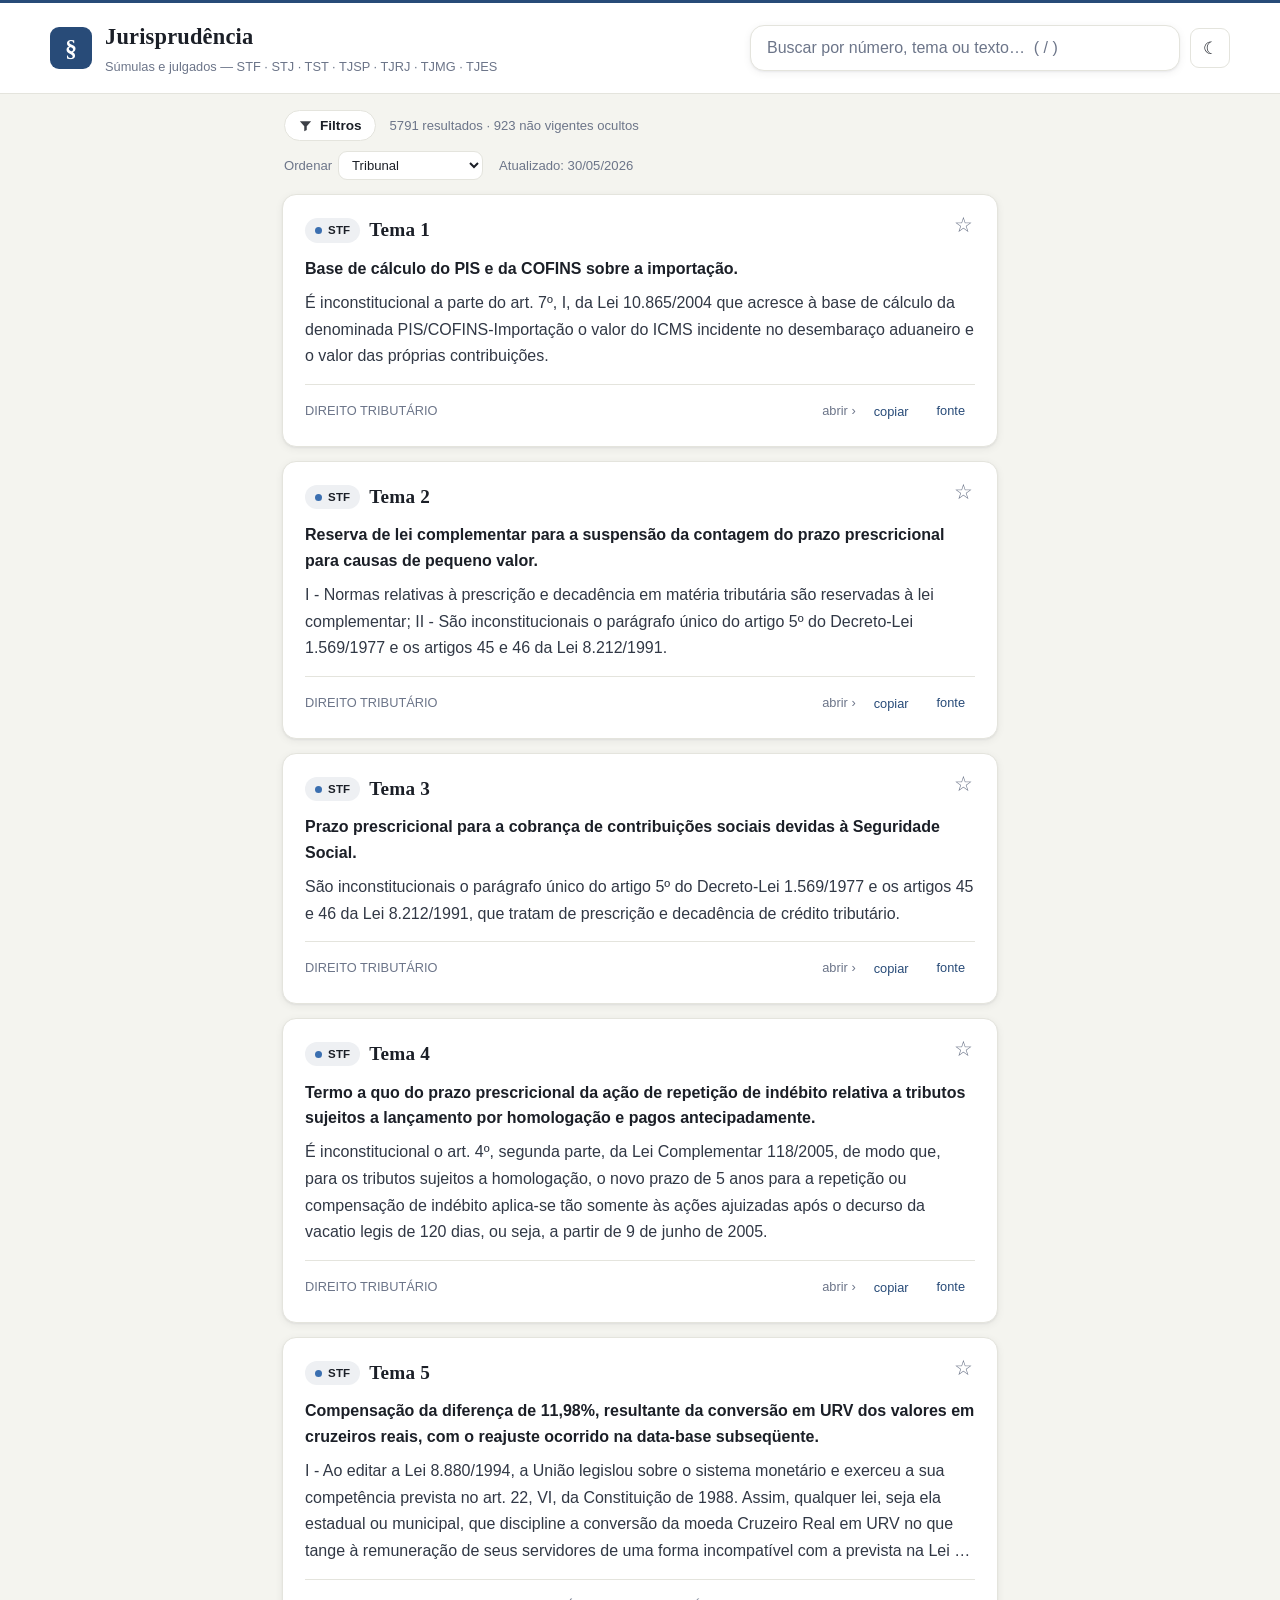
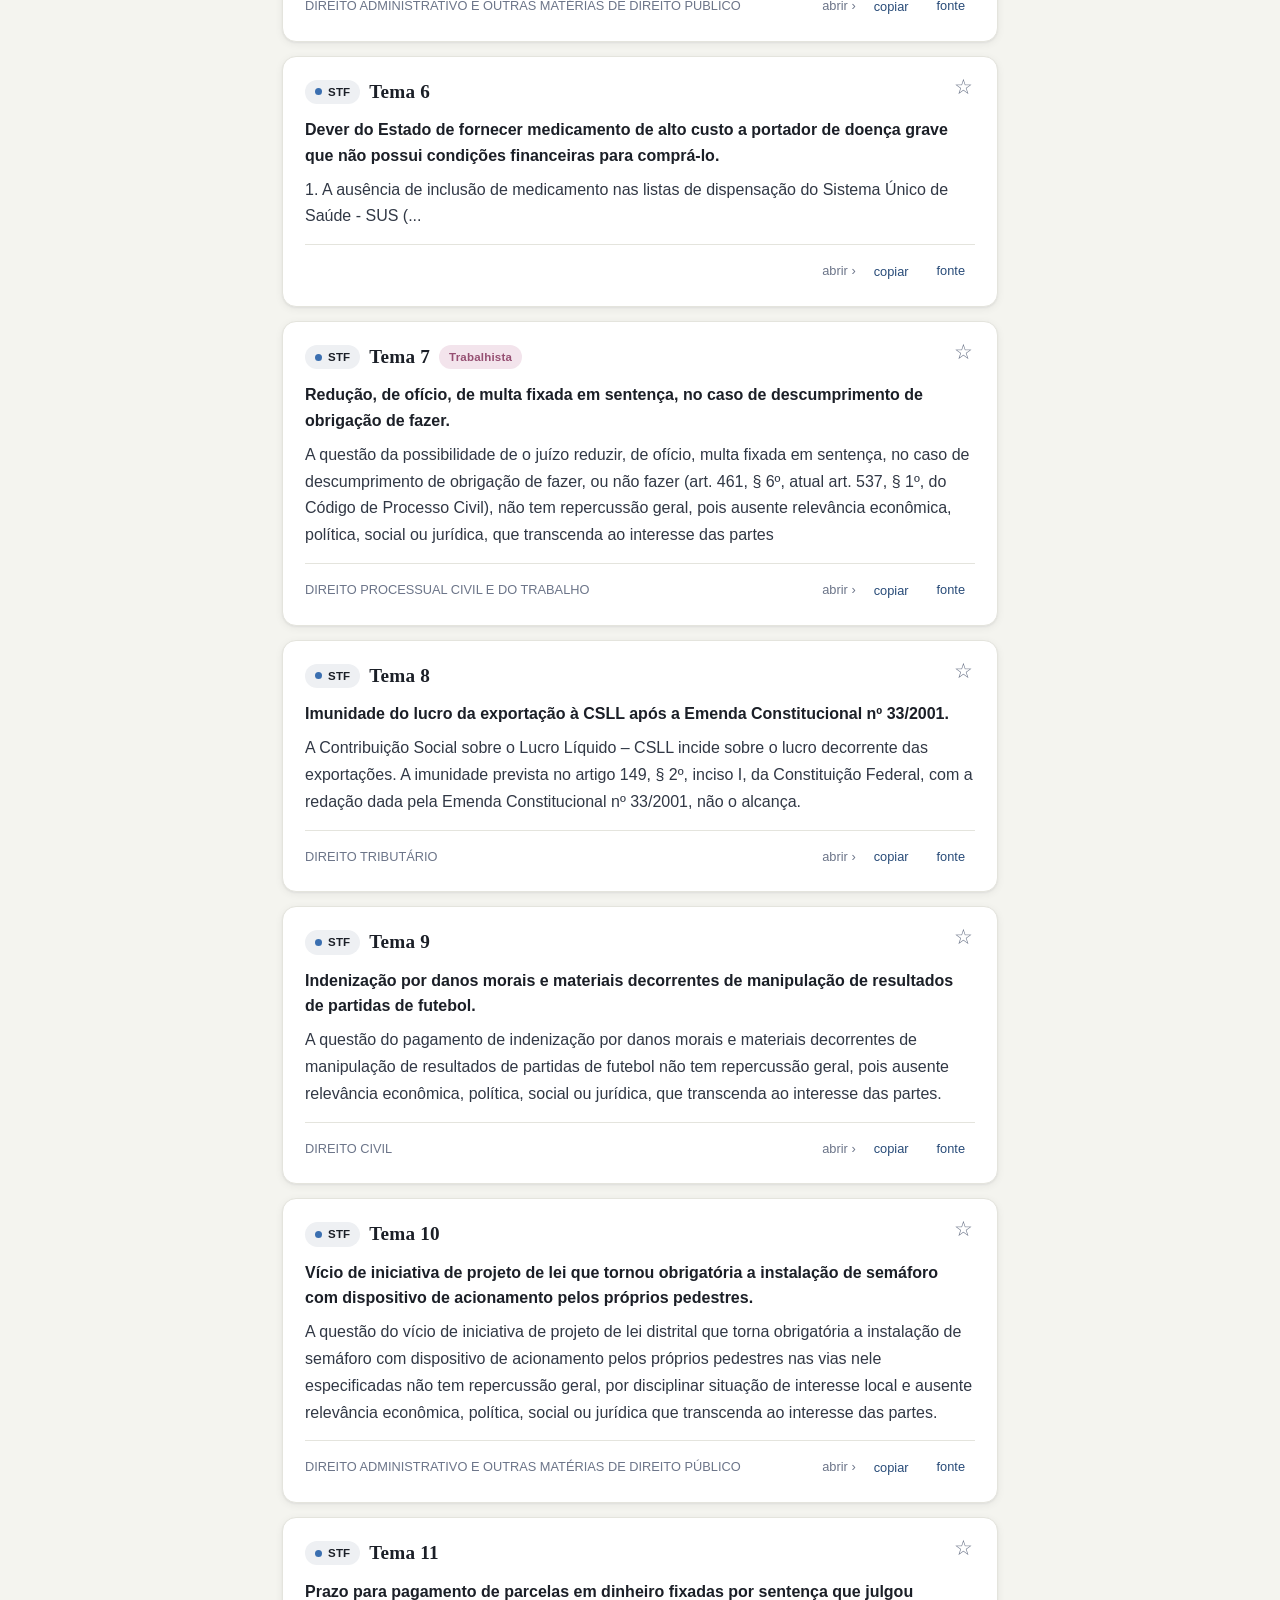
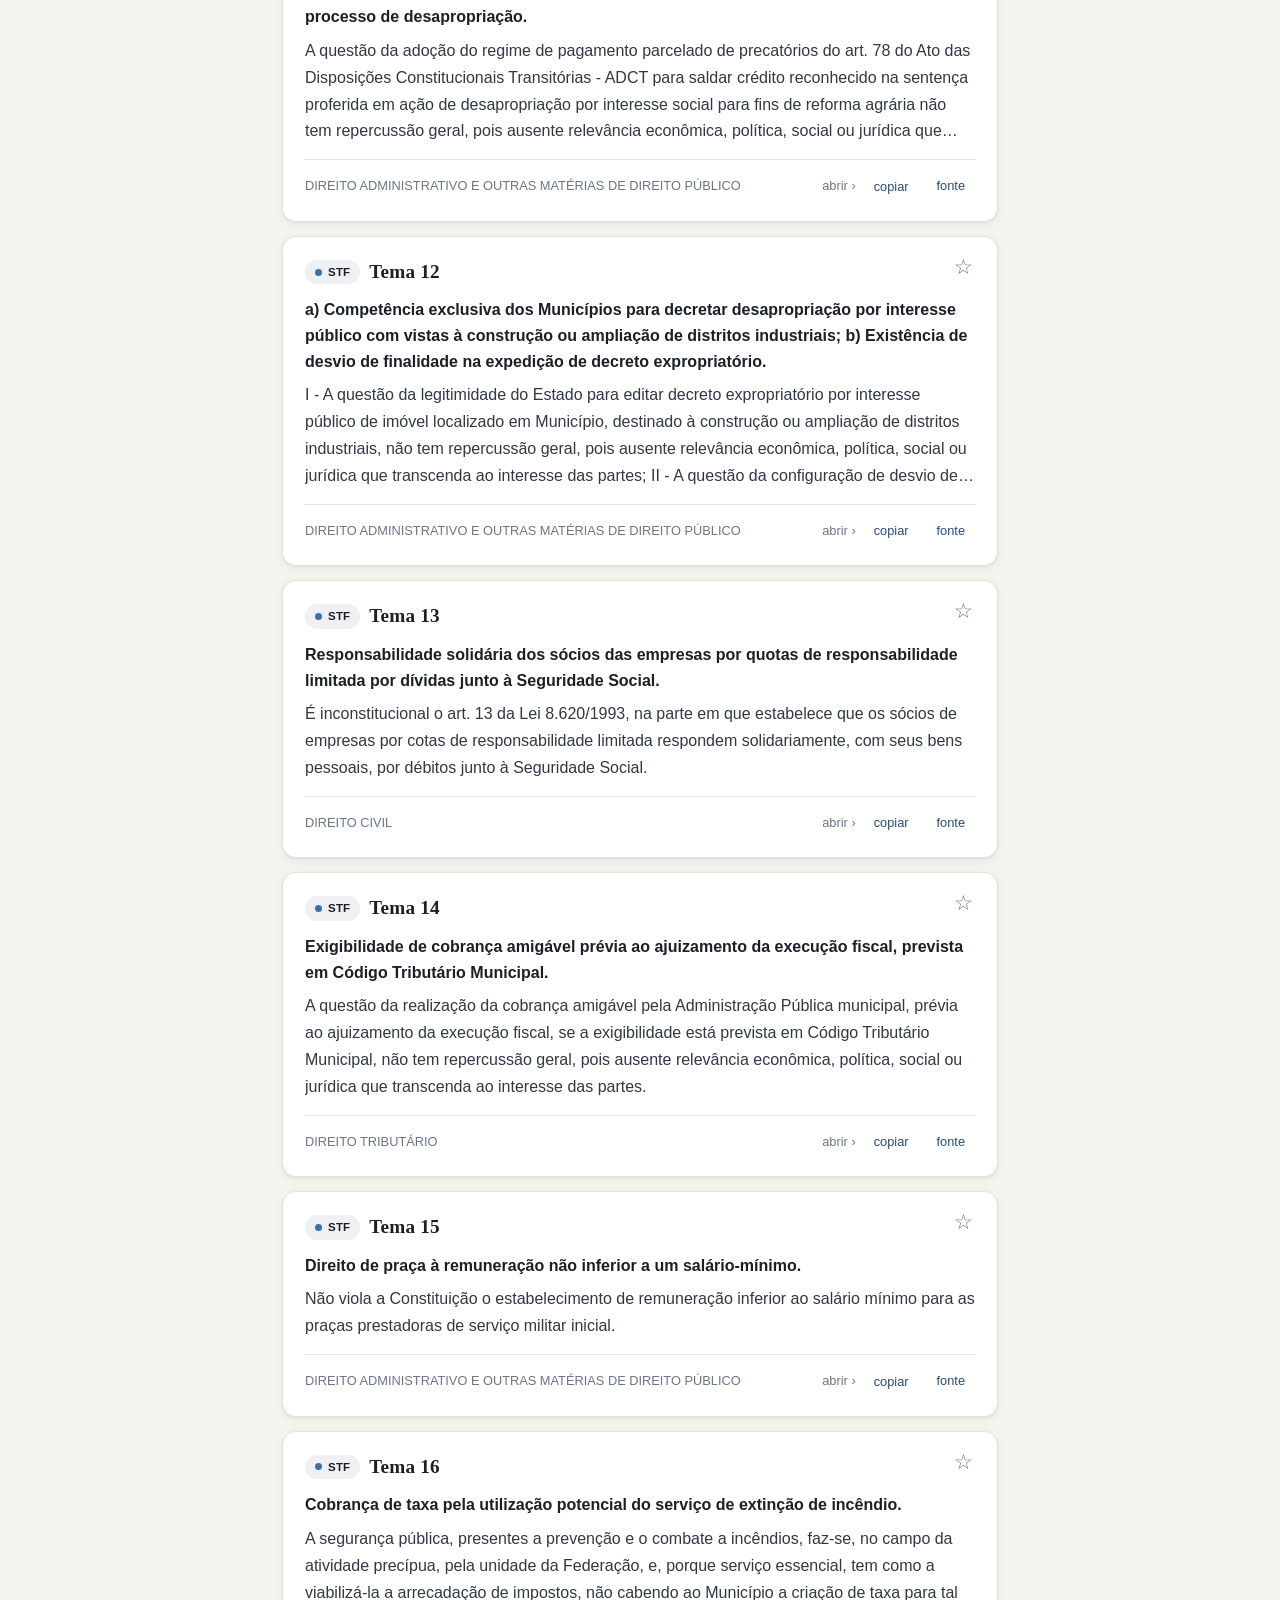
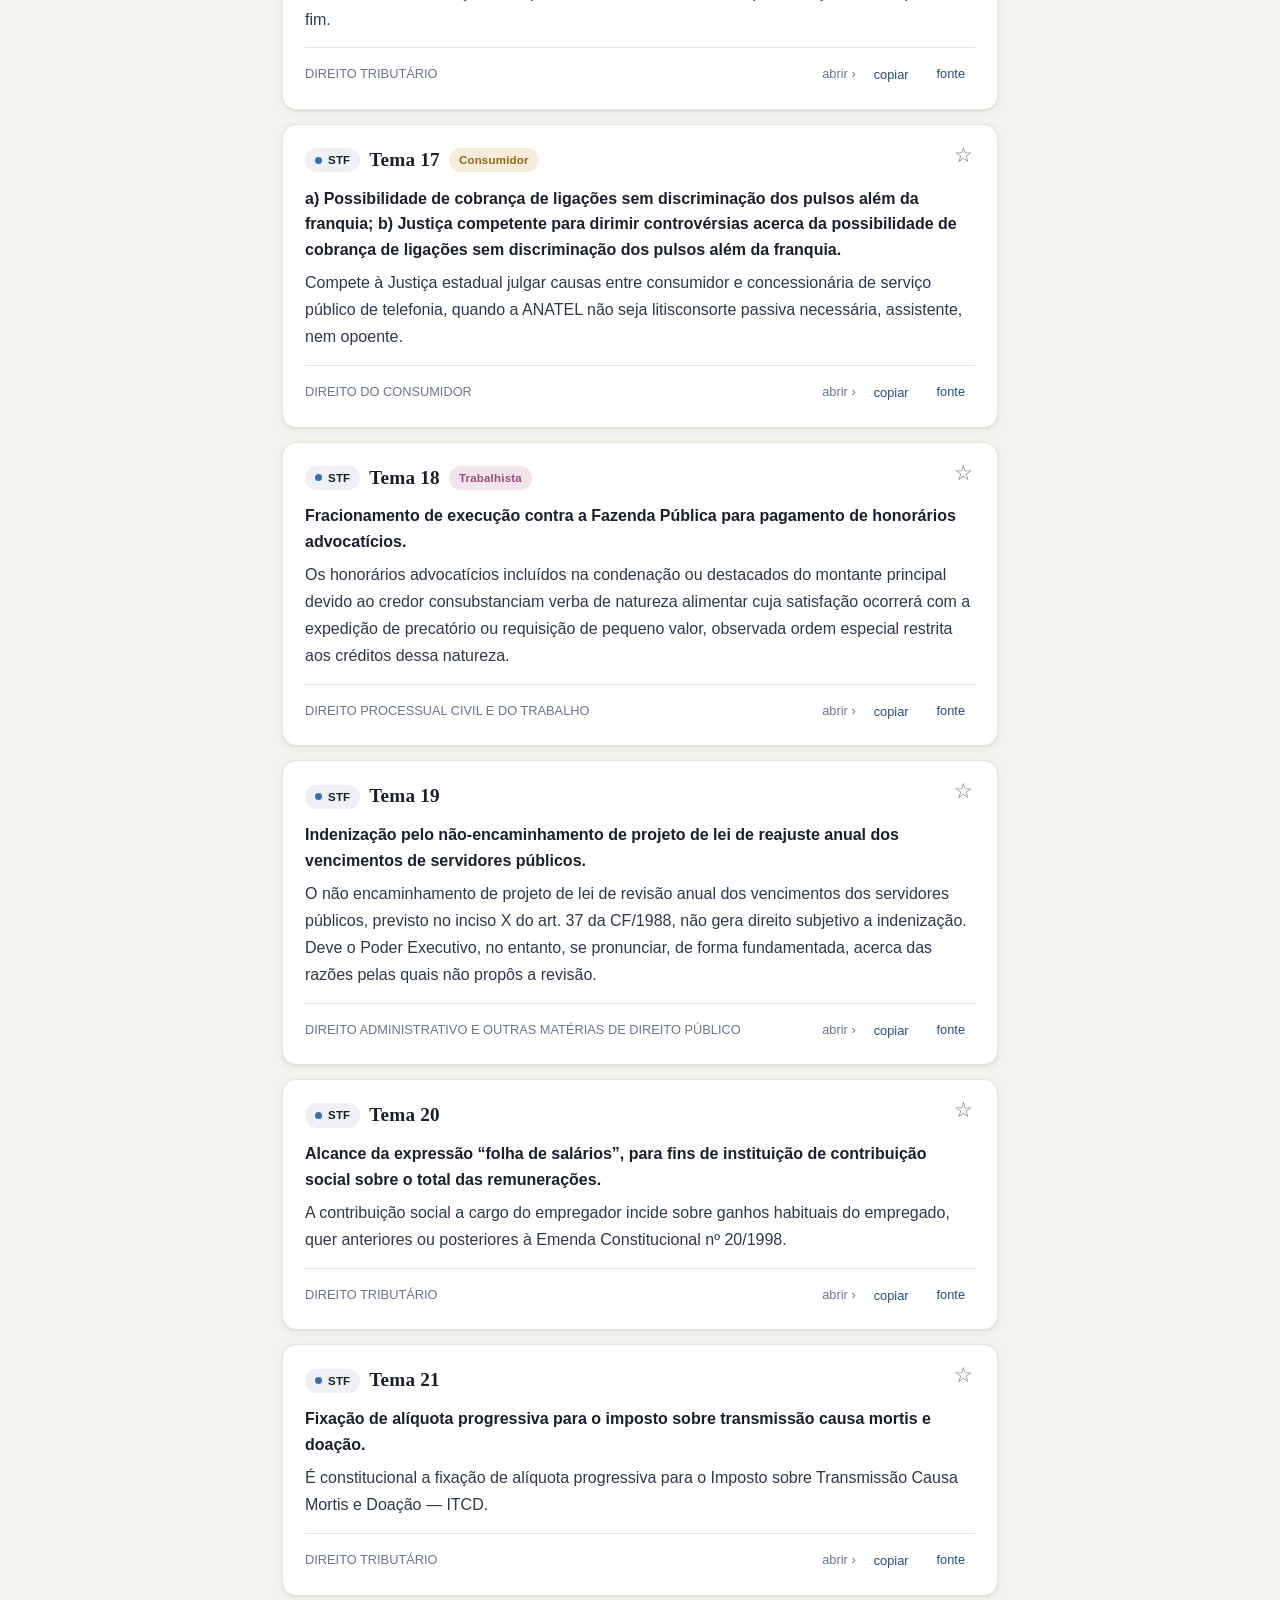
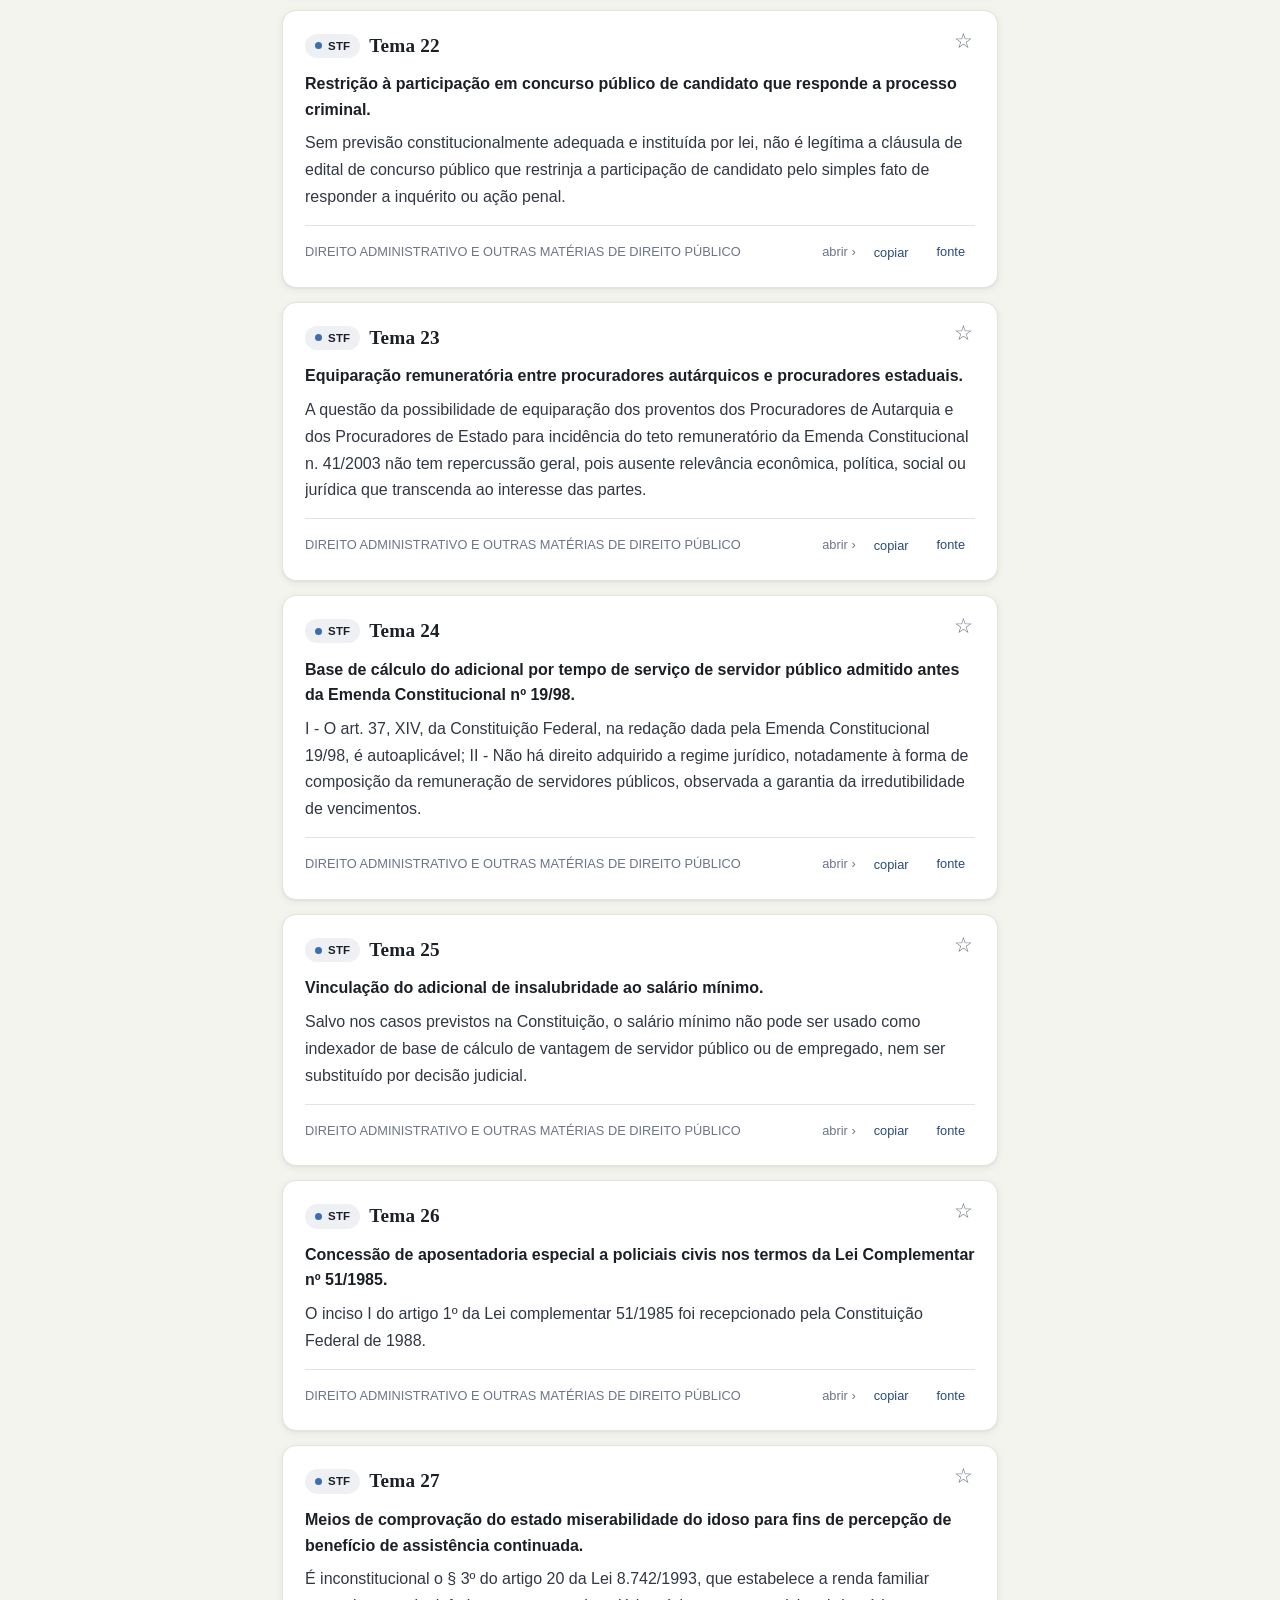
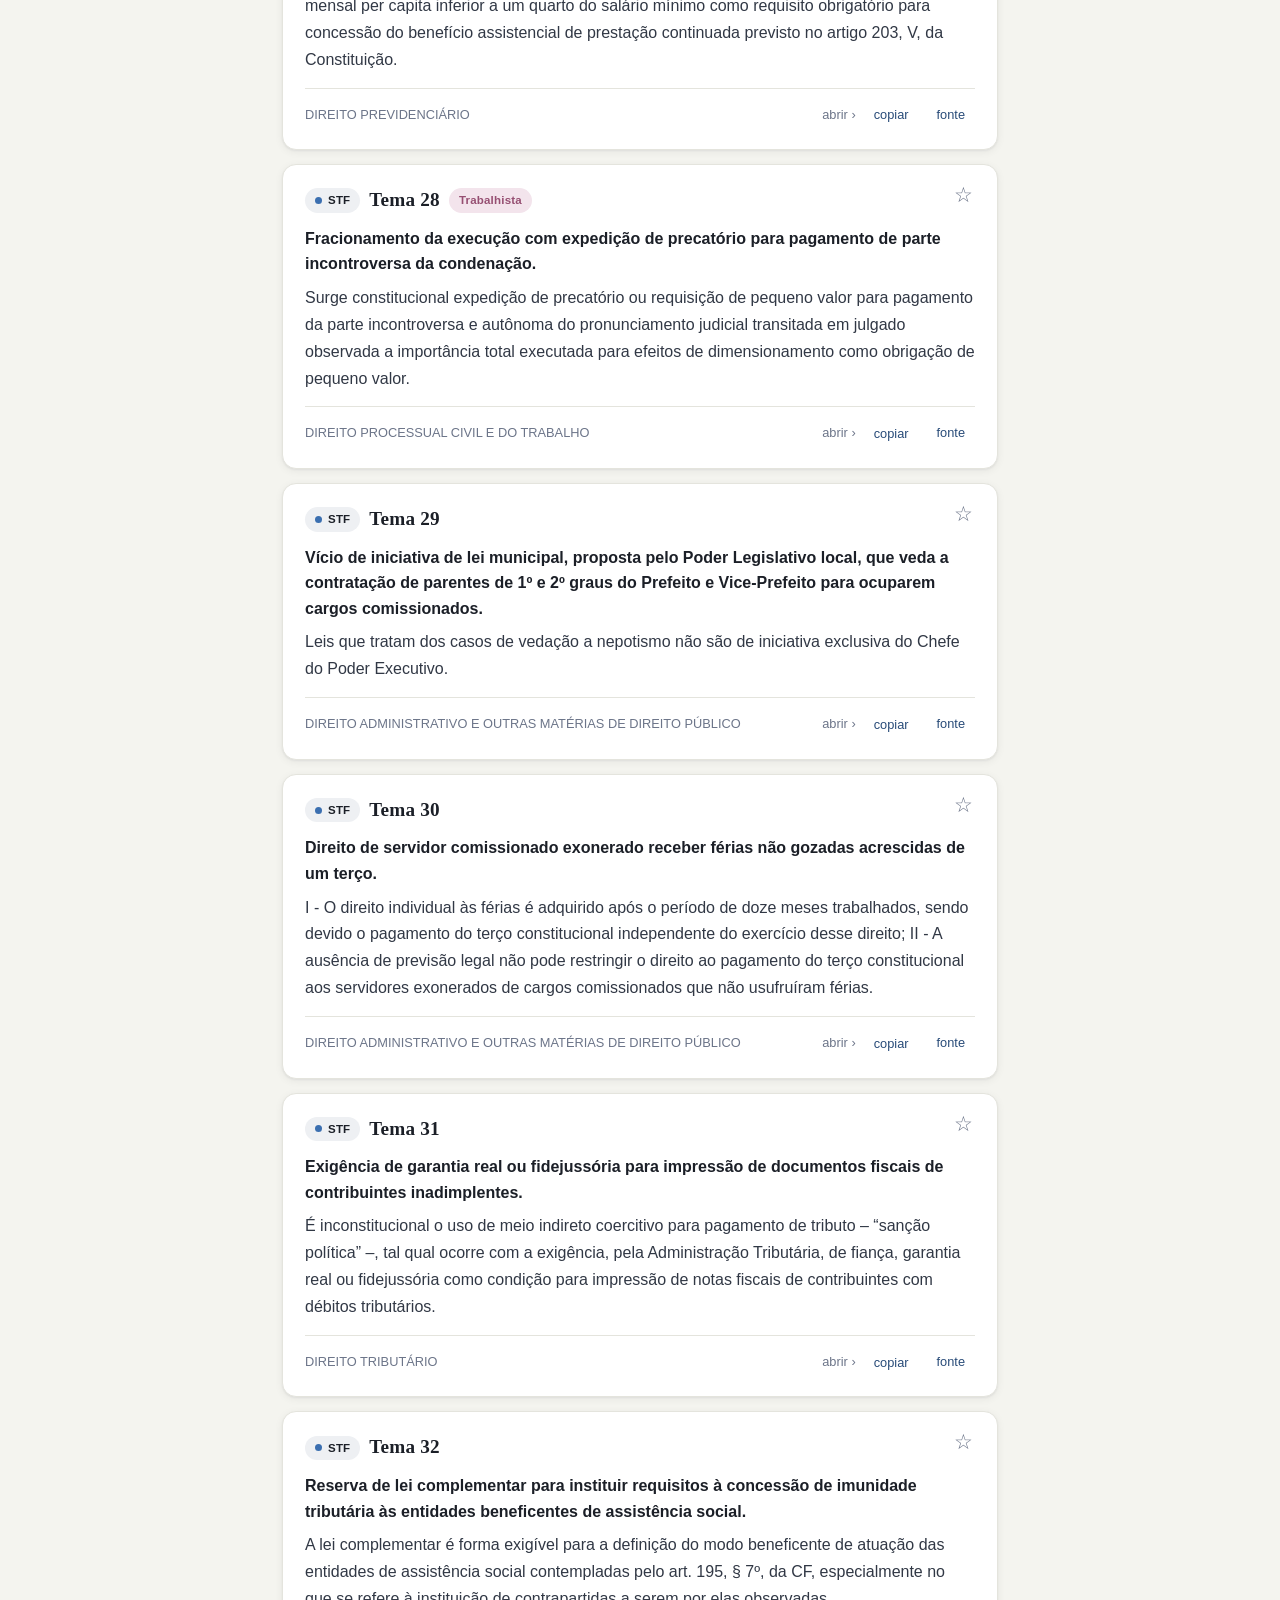
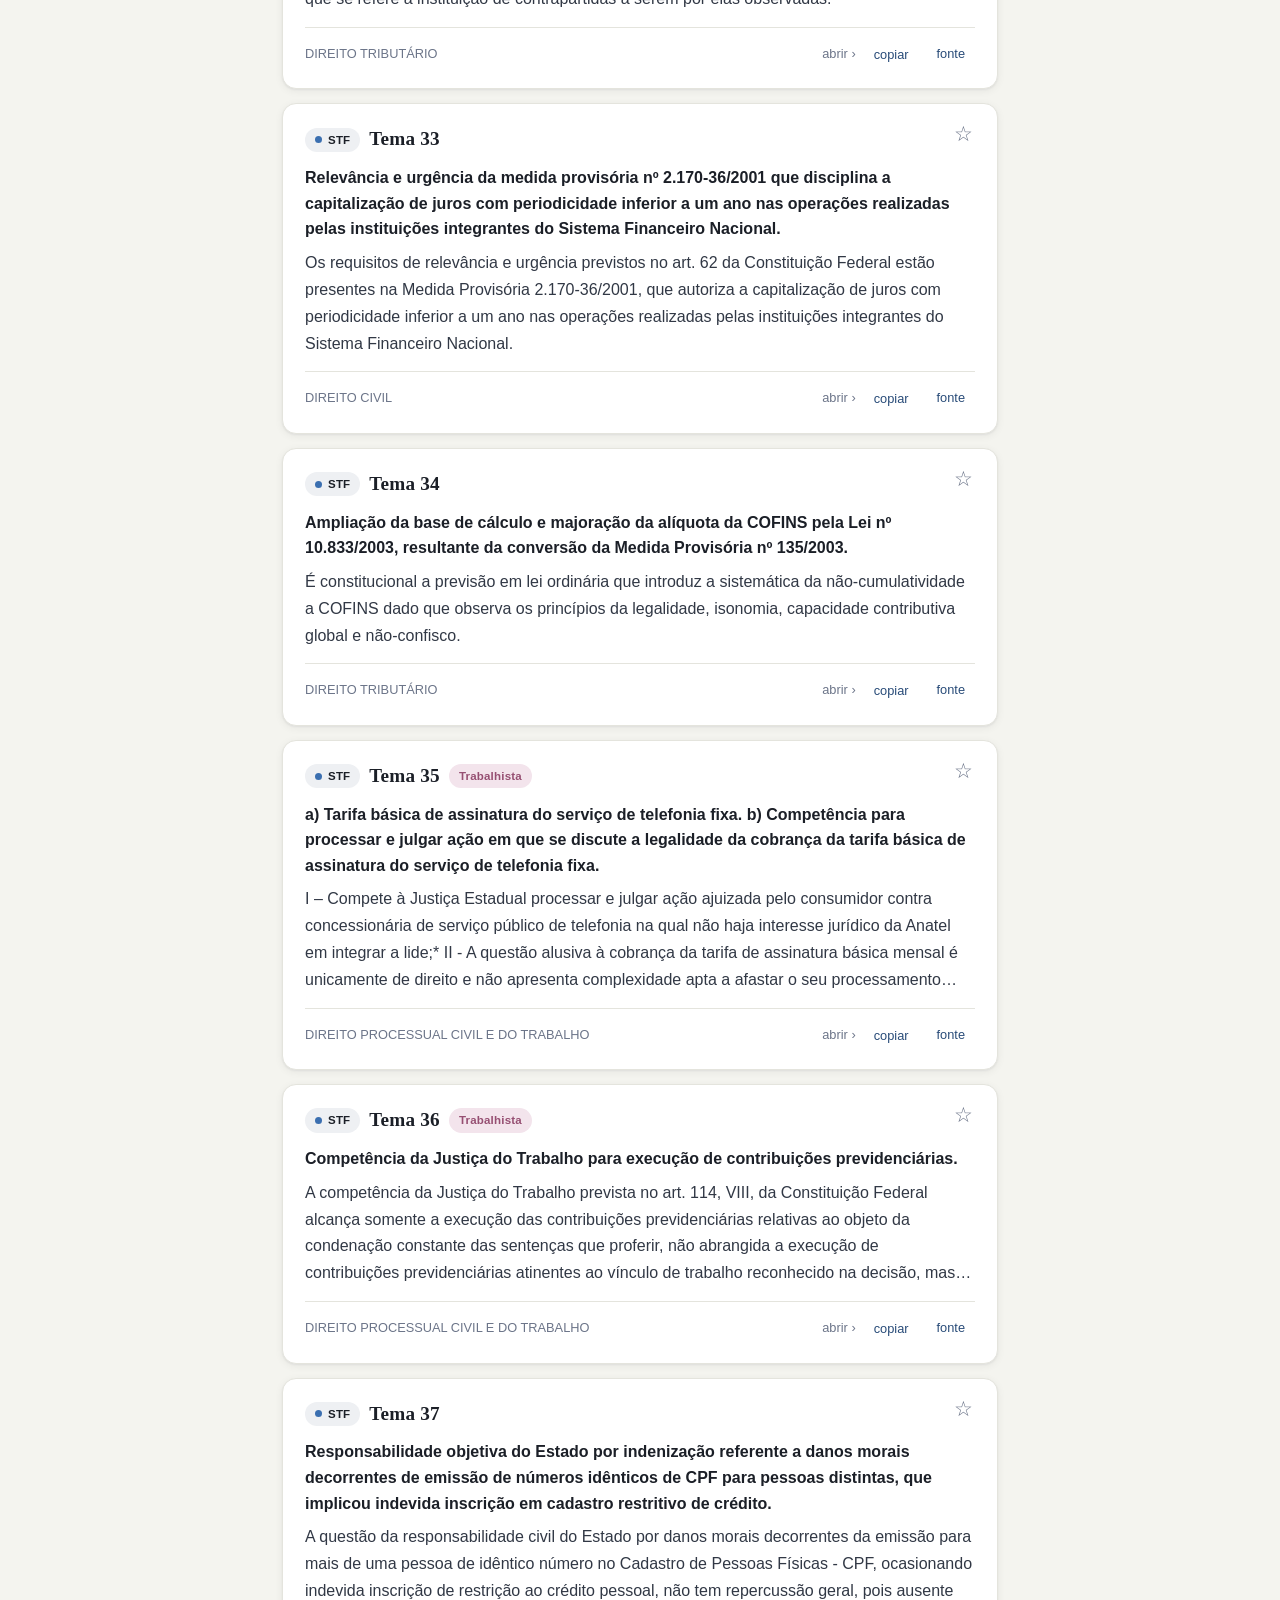
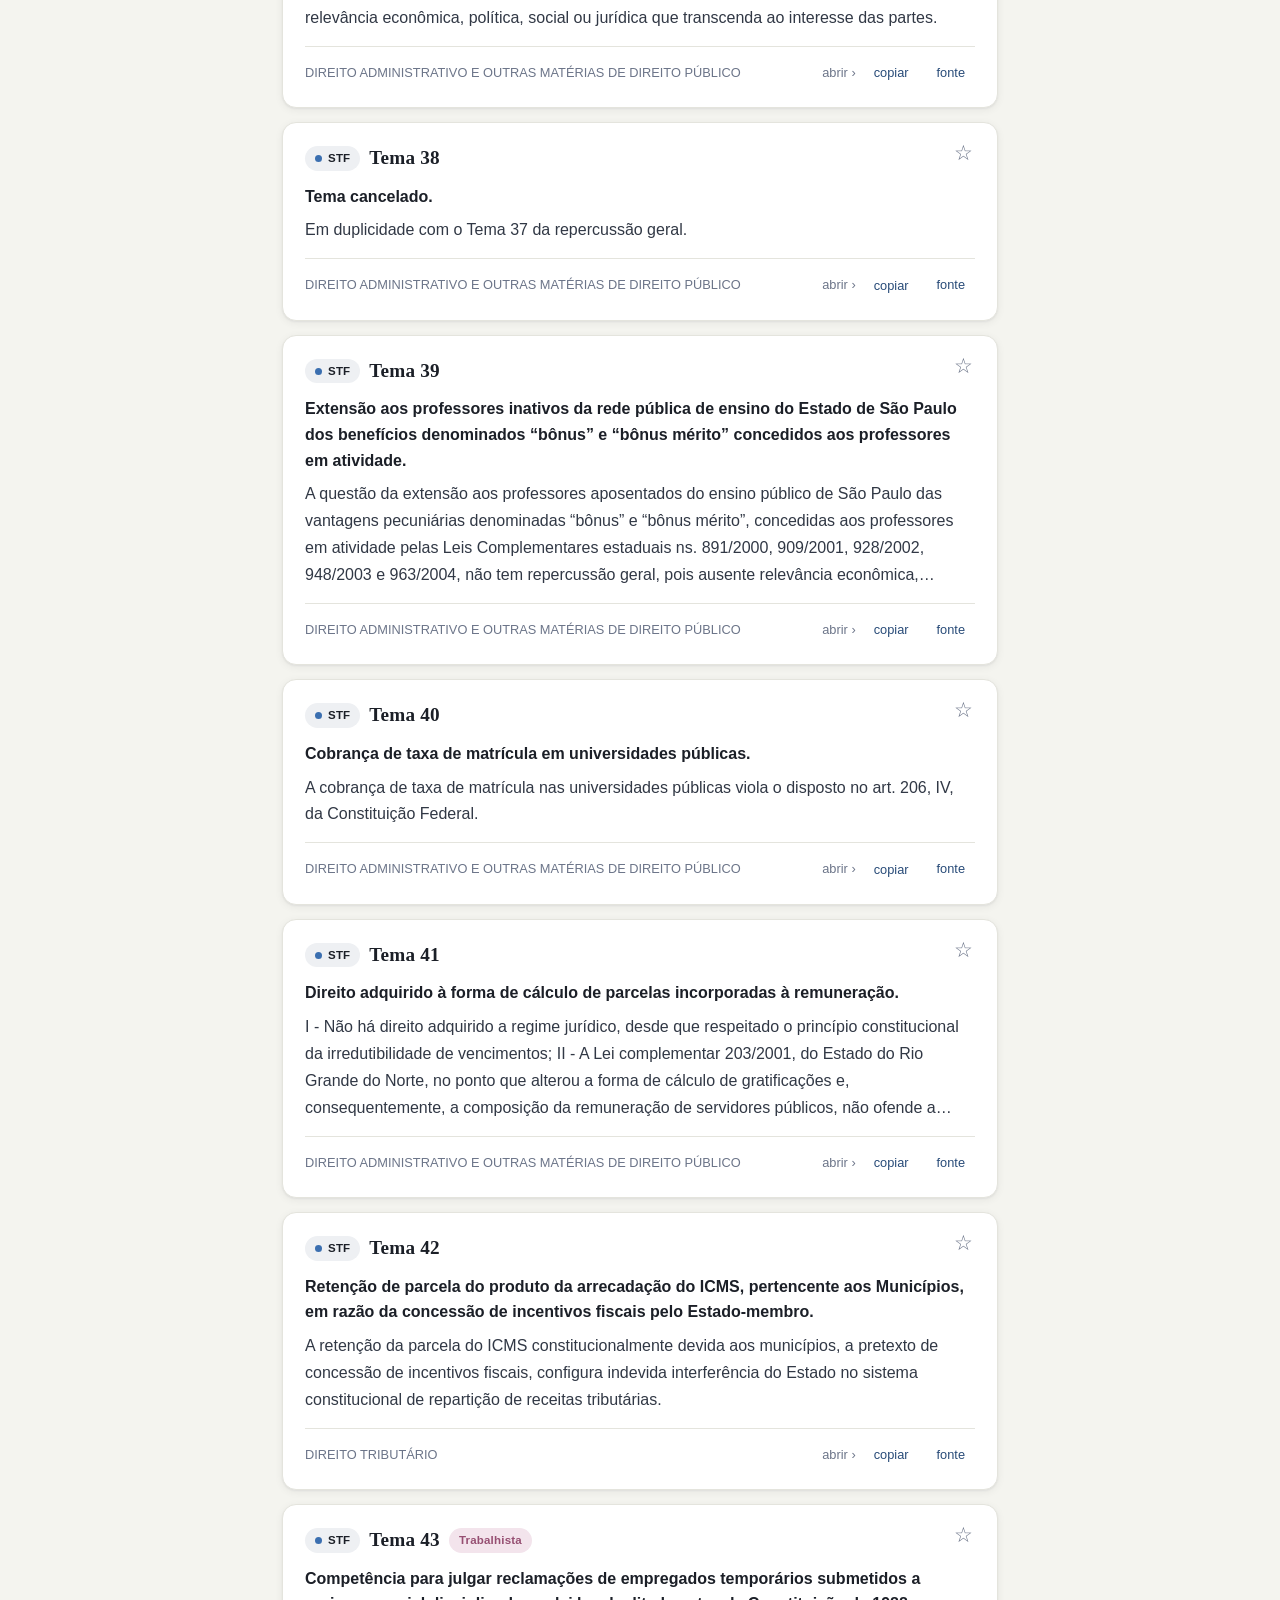
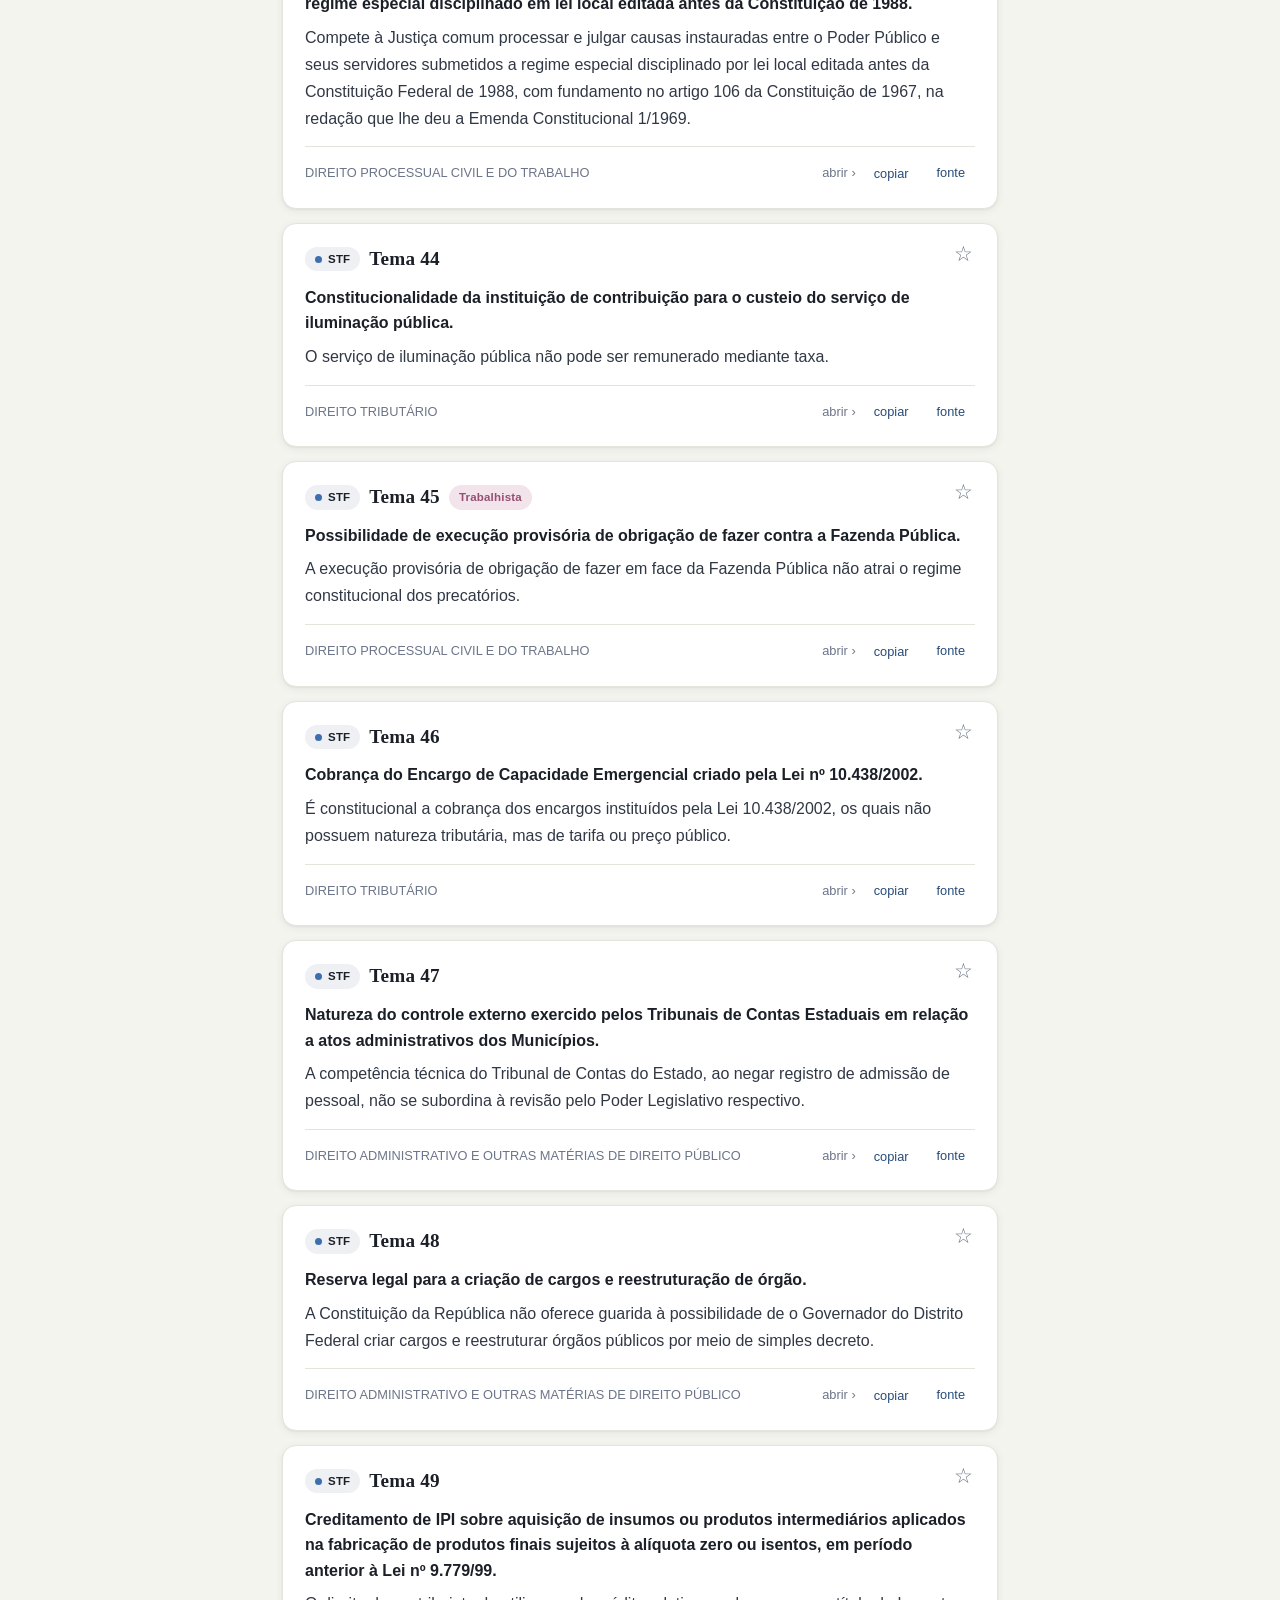
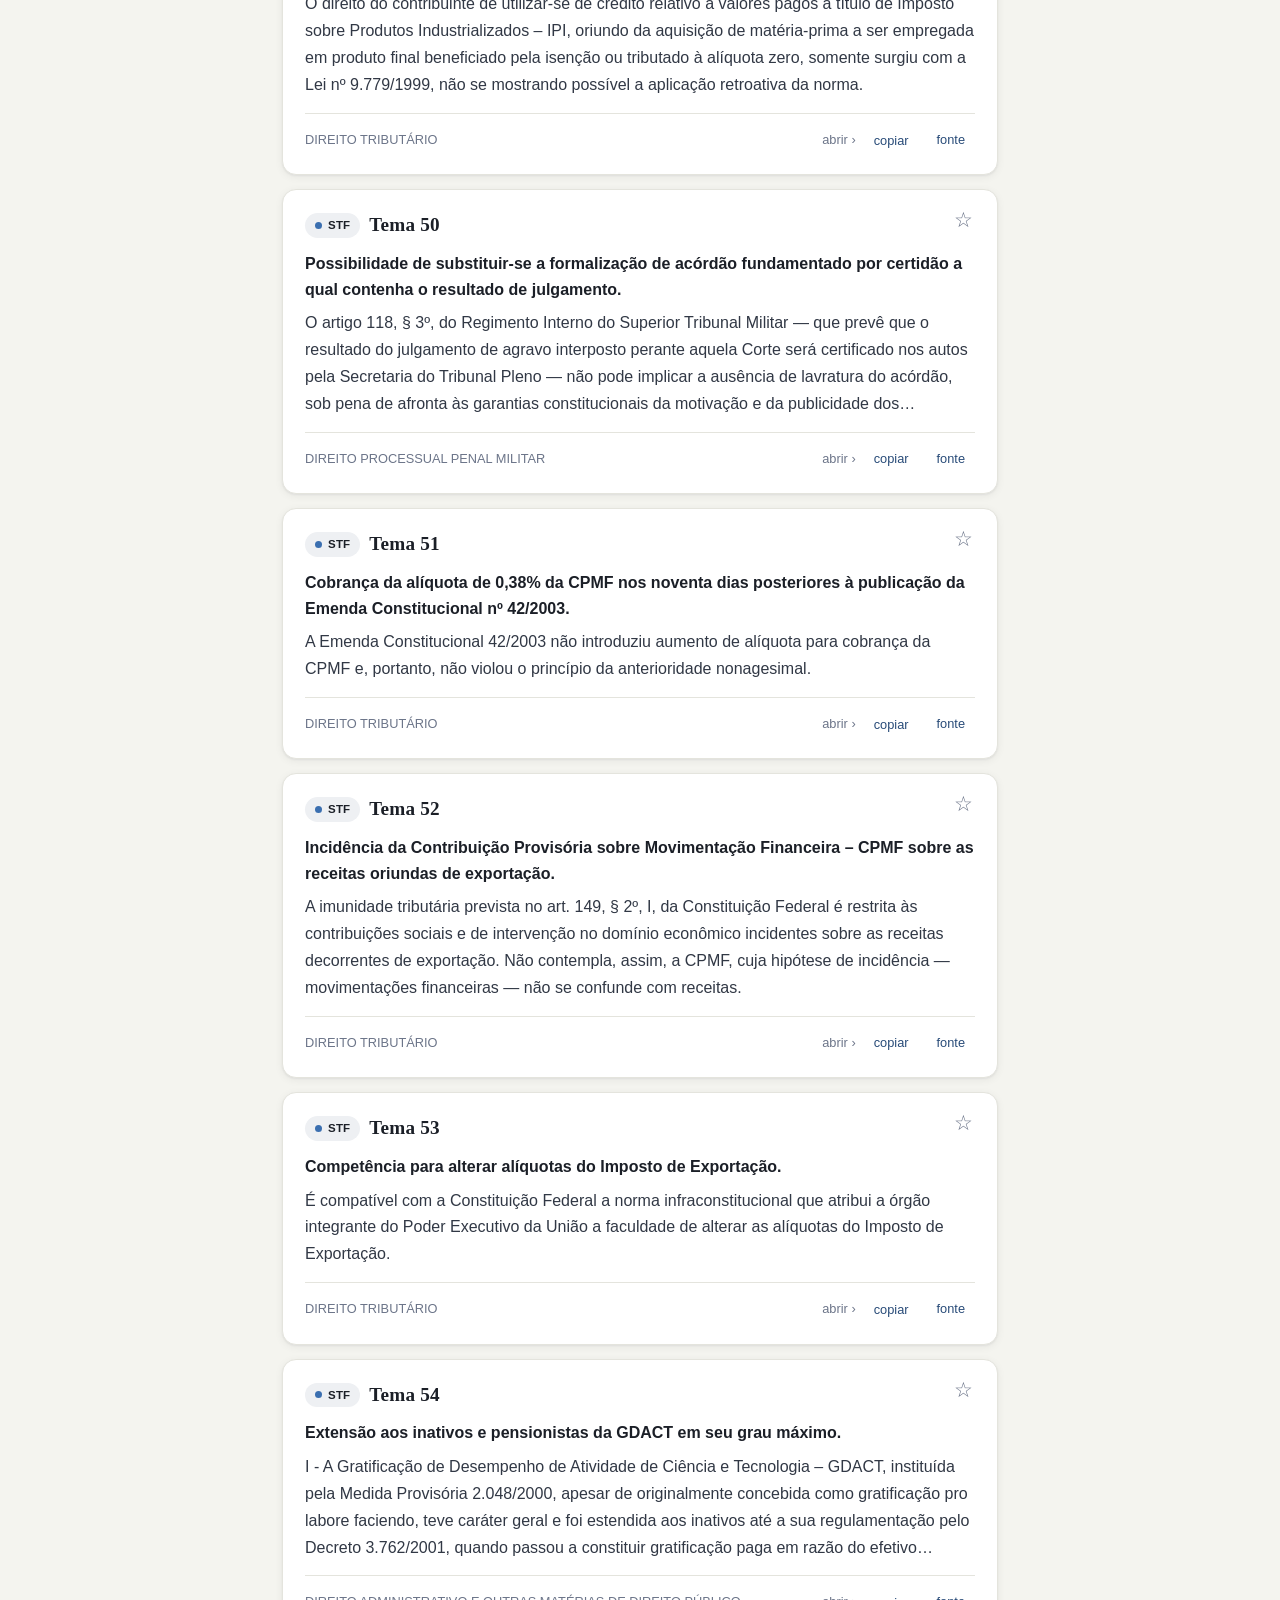
==== index.html @ 05a29578 "Filtro "Só vigentes" (ligado por padrão) + alerta de não-vigentes ~16% do acervo (922 verbetes: 414 " ====
<!DOCTYPE html>
<html lang="pt-BR">
<head>
  <meta charset="UTF-8" />
  <meta name="viewport" content="width=device-width, initial-scale=1.0" />
  <title>Jurisprudência — Súmulas e Julgados</title>
  <meta name="theme-color" content="#284b78" />
  <meta name="description" content="Consulta offline de súmulas e julgados (STF, STJ, TST, TJSP, TJRJ, TJMG, TJES)." />
  <link rel="manifest" href="manifest.webmanifest" />
  <link rel="icon" type="image/svg+xml" href="icon.svg" />
  <link rel="apple-touch-icon" href="icon-512.png" />
  <meta name="apple-mobile-web-app-capable" content="yes" />
  <meta name="apple-mobile-web-app-title" content="Jurisprudência" />
  <script>(function(){try{var t=localStorage.getItem("juris.tema")||"light";document.documentElement.setAttribute("data-theme",t);}catch(e){document.documentElement.setAttribute("data-theme","light");}})();</script>
  <link rel="stylesheet" href="styles.css" />
</head>
<body>
  <header class="topbar">
    <div class="topbar-inner">
      <div class="brand">
        <span class="brand-mark">§</span>
        <div>
          <h1>Jurisprudência</h1>
          <p class="subtitle">Súmulas e julgados — STF · STJ · TST · TJSP · TJRJ · TJMG · TJES</p>
        </div>
      </div>
      <div class="topbar-right">
        <div class="search-wrap">
          <input id="search" type="search" placeholder="Buscar por número, tema ou texto…  ( / )" autocomplete="off" />
          <button id="search-clear" class="search-clear" type="button" aria-label="Limpar busca" hidden>✕</button>
        </div>
        <button id="install-btn" class="install-btn" type="button" hidden>⬇ Instalar</button>
        <button id="theme-toggle" class="icon-btn" type="button" aria-label="Alternar tema" title="Alternar tema claro/escuro">☀</button>
      </div>
    </div>
  </header>

  <main>
    <div class="results-meta">
      <div class="meta-left">
        <button id="filters-toggle" class="filters-toggle" type="button" aria-expanded="false" aria-controls="filters">
          <svg width="15" height="15" viewBox="0 0 24 24" fill="currentColor" aria-hidden="true"><path d="M3 5h18l-7 8v6l-4 2v-8z"/></svg>
          <span id="filters-count">Filtros</span>
        </button>
        <span id="count">—</span>
      </div>
      <div class="meta-right">
        <button id="clear-filters" class="meta-clear" type="button" hidden>✕ Limpar</button>
        <label class="sort-wrap">
          <span>Ordenar</span>
          <select id="sort">
            <option value="tribunal">Tribunal</option>
            <option value="numero">Número</option>
            <option value="fav">Favoritos primeiro</option>
          </select>
        </label>
        <span id="updated" class="updated"></span>
      </div>
    </div>

    <nav class="filters" id="filters">
      <div class="filter-block">
        <span class="filter-label">Situação</span>
        <button id="vig-toggle" class="chip chip-vig active" type="button" aria-pressed="true" title="Ocultar súmulas canceladas, superadas ou revogadas">✓ Só vigentes</button>
      </div>
      <div class="filter-block">
        <span class="filter-label">Tribunal</span>
        <div class="filter-group" id="filter-tribunal" aria-label="Filtrar por tribunal"></div>
      </div>
      <div class="filter-block">
        <span class="filter-label">Tipo</span>
        <div class="filter-group" id="filter-tipo" aria-label="Filtrar por tipo"></div>
      </div>
      <div class="filter-block">
        <span class="filter-label">Matéria</span>
        <div class="filter-group" id="filter-materia" aria-label="Filtrar por matéria"></div>
        <button id="fav-toggle" class="chip chip-fav" type="button" aria-pressed="false">★ Favoritos</button>
      </div>
    </nav>
    <ul id="results" class="results"></ul>
    <button id="load-more" class="load-more" type="button" hidden>Carregar mais</button>
    <div id="empty" class="empty" hidden>Nenhum resultado. Ajuste a busca ou os filtros.</div>
  </main>

  <button id="to-top" class="to-top" type="button" aria-label="Voltar ao topo" title="Voltar ao topo" hidden>↑</button>

  <div id="ios-install" class="ios-install" hidden>
    <button id="ios-install-close" class="ios-install-close" type="button" aria-label="Fechar">✕</button>
    <p>Para instalar no iPhone/iPad: toque em <strong>Compartilhar</strong> (o ícone ⬆️ embaixo) e depois em <strong>“Adicionar à Tela de Início”</strong>.</p>
  </div>

  <footer class="footer">
    <p>Dados de fontes públicas. Confira sempre o texto oficial no portal do tribunal antes de usar em peça.</p>
    <p><a href="dados.html">Versão em texto</a> — todas as súmulas numa página só, para leitura por IA, busca ou impressão.</p>
  </footer>

  <!-- Dados (carregados como scripts para funcionar offline, sem servidor) -->
  <script src="data/stf-vinculantes.js"></script>
  <script src="data/stf-sumulas.js"></script>
  <script src="data/stf-rg.js"></script>
  <script src="data/stf-rg-novos.js"></script>
  <script src="data/stj-sumulas.js"></script>
  <script src="data/stj-rep.js"></script>
  <script src="data/tst-sumulas.js"></script>
  <script src="data/tst-ojs.js"></script>
  <script src="data/tst-pn.js"></script>
  <script src="data/tjsp-sumulas.js"></script>
  <script src="data/tjrj-sumulas.js"></script>
  <script src="data/tjmg-sumulas.js"></script>
  <script src="data/tjes-sumulas.js"></script>
  <script src="app.js"></script>

  <!-- PWA: registra o service worker para uso offline e instalação -->
  <script>
    if ("serviceWorker" in navigator) {
      let recarregando = false;
      navigator.serviceWorker.addEventListener("controllerchange", () => {
        if (recarregando) return;
        recarregando = true;
        location.reload();
      });
      window.addEventListener("load", () => {
        navigator.serviceWorker.register("sw.js").then((reg) => {
          reg.update();
          setInterval(() => reg.update(), 60 * 60 * 1000);
        }).catch(() => {});
      });
    }
  </script>
</body>
</html>
---- styles.css ----
/* ============================================================
   Jurisprudência — tema CLARO editorial/jurídico (padrão)
   Escuro disponível via html[data-theme="dark"].
   ============================================================ */
:root {
  --bg: #f4f4ef;          /* papel quente */
  --surface: #ffffff;     /* cards */
  --surface-2: #eef0f3;   /* preenchimentos sutis (chips/tags) */
  --border: #e4e4dd;      /* fio de cabelo */
  --text: #1b1f27;
  --text-soft: #313845;   /* corpo dos cards */
  --muted: #6c7589;
  --accent: #284b78;      /* azul-marinho */
  --accent-strong: #1d3a5f;
  --accent-soft: #e7eef7; /* fundo do chip ativo */
  --gold: #b8860b;        /* favoritos */
  --danger: #b23b30;

  --stf: #3b6fb0;
  --stj: #2e8b6b;
  --tst: #c2683c;
  --tjsp: #8456b0;
  --tjrj: #b08a2e;
  --tjmg: #2f8f9d;
  --tjes: #b0576a;

  --mat-consumidor-bg: #f6ecda;
  --mat-consumidor-fg: #946517;
  --mat-trabalhista-bg: #f3e4ec;
  --mat-trabalhista-fg: #964f72;

  --card-text: var(--text-soft);
  --mark-bg: #fcecae;
  --mark-fg: #5a4500;
  --topbar-bg: #ffffff;
  --shadow: 0 1px 2px rgba(16, 24, 40, 0.05), 0 2px 8px rgba(16, 24, 40, 0.06);
  --shadow-hover: 0 6px 20px rgba(16, 24, 40, 0.12);

  --radius: 14px;
  --radius-sm: 9px;
  --serif: Georgia, "Times New Roman", Times, serif;
  --sans: -apple-system, BlinkMacSystemFont, "Segoe UI", Roboto, Helvetica, Arial, sans-serif;
  font-size: 16px;
}

html[data-theme="dark"] {
  --bg: #0f1115;
  --surface: #171a21;
  --surface-2: #1f232c;
  --border: #2a2f3a;
  --text: #e7eaf0;
  --text-soft: #cfd6e2;
  --muted: #98a1b2;
  --accent: #7ba9f0;
  --accent-strong: #9cbef5;
  --accent-soft: #1c2940;
  --gold: #f0c44a;
  --danger: #e0675a;

  --stf: #5b95e6;
  --stj: #45b487;
  --tst: #e08a55;
  --tjsp: #b07ae0;
  --tjrj: #d8b24a;
  --tjmg: #4bb3c2;
  --tjes: #d0788c;

  --mat-consumidor-bg: rgba(224, 164, 88, 0.16);
  --mat-consumidor-fg: #e0a458;
  --mat-trabalhista-bg: rgba(215, 123, 168, 0.16);
  --mat-trabalhista-fg: #d77ba8;

  --mark-bg: #4a3c10;
  --mark-fg: #f0c44a;
  --topbar-bg: #12141a;
  --shadow: none;
  --shadow-hover: 0 6px 20px rgba(0, 0, 0, 0.4);
}

* { box-sizing: border-box; }
[hidden] { display: none !important; }

body {
  margin: 0;
  font-family: var(--sans);
  background: var(--bg);
  color: var(--text);
  line-height: 1.6;
}

/* ---- Topbar ---- */
.topbar {
  position: sticky;
  top: 0;
  z-index: 10;
  background: var(--topbar-bg);
  border-top: 3px solid var(--accent);
  border-bottom: 1px solid var(--border);
  padding: 16px 22px;
}
.topbar-inner {
  max-width: 1180px;
  width: 100%;
  margin: 0 auto;
  display: flex;
  flex-direction: column;
  gap: 14px;
}
.topbar-right { display: flex; align-items: center; gap: 10px; }
.topbar-right .search-wrap { flex: 1; }

.brand { display: flex; align-items: center; gap: 13px; }
.brand-mark {
  font-family: var(--serif);
  font-size: 24px;
  font-weight: 700;
  color: #fff;
  background: var(--accent);
  width: 42px; height: 42px;
  display: grid; place-items: center;
  border-radius: var(--radius-sm);
}
html[data-theme="dark"] .brand-mark { color: #0f1115; }
.brand h1 {
  margin: 0;
  font-family: var(--serif);
  font-weight: 600;
  font-size: 1.4rem;
  letter-spacing: 0.2px;
}
.subtitle { margin: 2px 0 0; font-size: 0.8rem; color: var(--muted); }

.icon-btn {
  background: var(--surface);
  border: 1px solid var(--border);
  color: var(--text);
  width: 40px; height: 40px;
  border-radius: var(--radius-sm);
  font-size: 1.05rem;
  cursor: pointer;
  display: grid; place-items: center;
  flex-shrink: 0;
  transition: border-color 0.15s ease, background 0.15s ease;
}
.icon-btn:hover { border-color: var(--accent); }

.install-btn {
  flex-shrink: 0;
  background: var(--accent); color: #fff; border: none;
  padding: 9px 14px; border-radius: var(--radius-sm);
  font-family: var(--sans); font-weight: 600; font-size: 0.85rem;
  cursor: pointer; white-space: nowrap;
}
html[data-theme="dark"] .install-btn { color: #0f1115; }
.install-btn:hover { background: var(--accent-strong); }

.ios-install {
  position: fixed; left: 50%; bottom: 18px; transform: translateX(-50%);
  z-index: 60; width: calc(100% - 32px); max-width: 460px;
  background: var(--surface); border: 1px solid var(--border);
  border-radius: var(--radius); box-shadow: var(--shadow-hover);
  padding: 16px 42px 16px 18px; color: var(--text); font-size: 0.9rem; line-height: 1.5;
}
.ios-install p { margin: 0; }
.ios-install-close {
  position: absolute; top: 10px; right: 10px;
  width: 28px; height: 28px; border-radius: 50%;
  border: none; background: var(--surface-2); color: var(--muted);
  cursor: pointer; font-size: 0.8rem; display: grid; place-items: center;
}
.ios-install-close:hover { background: var(--border); color: var(--text); }

.search-wrap { width: 100%; }
#search {
  width: 100%;
  padding: 13px 16px;
  font-size: 1rem;
  font-family: var(--sans);
  color: var(--text);
  background: var(--surface);
  border: 1px solid var(--border);
  border-radius: var(--radius);
  outline: none;
  box-shadow: var(--shadow);
  transition: border-color 0.15s ease, box-shadow 0.15s ease;
}
#search::placeholder { color: var(--muted); }
#search:focus { border-color: var(--accent); box-shadow: 0 0 0 3px var(--accent-soft); }

/* ---- Filtros ---- */
.filters-toggle {
  display: inline-flex; align-items: center; gap: 7px;
  padding: 7px 13px;
  border: 1px solid var(--border);
  background: var(--surface); color: var(--text);
  border-radius: 999px;
  font-family: var(--sans); font-size: 0.85rem; font-weight: 600;
  cursor: pointer;
}
.filters-toggle:hover { border-color: var(--accent); }
.filters-toggle[aria-expanded="true"] {
  background: var(--accent-soft); border-color: var(--accent); color: var(--accent-strong);
}
.filters-toggle svg { opacity: 0.85; }

.filters {
  display: none;
  flex-direction: column;
  gap: 10px;
  padding: 4px 0 12px;
}
.filters.open { display: flex; }
.filter-block { display: flex; flex-direction: row; align-items: center; gap: 12px; }
.filter-label {
  flex-shrink: 0;
  width: 68px;
  text-align: right;
  font-size: 0.66rem;
  text-transform: uppercase;
  letter-spacing: 0.7px;
  font-weight: 700;
  color: var(--muted);
}
.filter-group { display: flex; gap: 6px; flex-wrap: wrap; flex: 1; }
.filter-block .chip-fav { flex-shrink: 0; }

.chip {
  border: 1px solid var(--border);
  background: var(--surface);
  color: var(--muted);
  padding: 7px 13px;
  border-radius: 999px;
  font-size: 0.84rem;
  font-weight: 500;
  cursor: pointer;
  transition: all 0.13s ease;
  white-space: nowrap;
}
.chip:hover { color: var(--text); border-color: var(--accent); }
.chip.active {
  background: var(--accent-soft);
  color: var(--accent-strong);
  border-color: var(--accent);
  font-weight: 600;
}
html[data-theme="dark"] .chip.active { color: var(--accent-strong); }
.chip-fav.active { background: rgba(184, 134, 11, 0.12); border-color: var(--gold); color: var(--gold); }
.chip-clear { color: var(--danger); border-style: dashed; }
.chip-clear:hover { color: var(--danger); border-color: var(--danger); }

:focus-visible { outline: 2px solid var(--accent); outline-offset: 2px; }
.chip:focus-visible, .star:focus-visible, .icon-btn:focus-visible,
.more-btn:focus-visible, .copy-btn:focus-visible { outline: 2px solid var(--accent); outline-offset: 2px; }

/* ---- Lista ---- */
main { max-width: 760px; margin: 0 auto; padding: 10px 22px 56px; }

.results-meta {
  display: flex;
  justify-content: space-between;
  align-items: center;
  flex-wrap: wrap;
  gap: 10px 16px;
  color: var(--muted);
  font-size: 0.82rem;
  padding: 6px 2px 14px;
}
.meta-left { display: flex; align-items: center; gap: 14px; }
.meta-right { display: flex; align-items: center; gap: 16px; }
.meta-clear {
  background: none; border: none; color: var(--danger);
  cursor: pointer; font-size: 0.82rem; font-weight: 500; padding: 0;
  font-family: var(--sans);
}
.meta-clear:hover { text-decoration: underline; }
.sort-wrap { display: inline-flex; align-items: center; gap: 6px; }
.sort-wrap select {
  background: var(--surface);
  color: var(--text);
  border: 1px solid var(--border);
  border-radius: var(--radius-sm);
  padding: 5px 9px;
  font-size: 0.82rem;
  font-family: var(--sans);
  cursor: pointer;
}
.sort-wrap select:focus { outline: none; border-color: var(--accent); }

.results { list-style: none; margin: 0; padding: 0; display: flex; flex-direction: column; gap: 14px; }

.card {
  background: var(--surface);
  border: 1px solid var(--border);
  border-radius: var(--radius);
  padding: 20px 22px;
  box-shadow: var(--shadow);
  transition: box-shadow 0.15s ease, transform 0.15s ease;
}
.card:hover { box-shadow: var(--shadow-hover); }

.card-head {
  display: flex;
  align-items: flex-start;
  justify-content: space-between;
  gap: 12px;
  margin-bottom: 10px;
}
.card-id { display: flex; gap: 9px; flex-wrap: wrap; align-items: center; }
.card-num {
  font-family: var(--serif);
  font-size: 1.2rem;
  font-weight: 600;
  color: var(--text);
  letter-spacing: 0.2px;
}

/* ---- Tags (linguagem única: pílula preenchida, sem caixa-alta) ---- */
.tag {
  font-size: 0.72rem;
  font-weight: 600;
  letter-spacing: 0.2px;
  padding: 3px 10px;
  border-radius: 999px;
  background: var(--surface-2);
  color: var(--muted);
  border: none;
}
.tag-tribunal {
  display: inline-flex;
  align-items: center;
  gap: 6px;
  color: var(--text);
  background: var(--surface-2);
}
.tag-tribunal::before {
  content: "";
  width: 7px; height: 7px;
  border-radius: 50%;
  background: var(--muted);
  flex-shrink: 0;
}
.tag-tribunal[data-t="STF"]::before { background: var(--stf); }
.tag-tribunal[data-t="STJ"]::before { background: var(--stj); }
.tag-tribunal[data-t="TST"]::before { background: var(--tst); }
.tag-tribunal[data-t="TJSP"]::before { background: var(--tjsp); }
.tag-tribunal[data-t="TJRJ"]::before { background: var(--tjrj); }
.tag-tribunal[data-t="TJMG"]::before { background: var(--tjmg); }
.tag-tribunal[data-t="TJES"]::before { background: var(--tjes); }

.tag-num { display: none; } /* substituída por .card-num */
.tag-materia[data-m="Consumidor"] { background: var(--mat-consumidor-bg); color: var(--mat-consumidor-fg); }
.tag-materia[data-m="Trabalhista"] { background: var(--mat-trabalhista-bg); color: var(--mat-trabalhista-fg); }
.tag-materia[data-m="Outras"] { background: var(--surface-2); color: var(--muted); }
.tag-cancelada { background: rgba(178, 59, 48, 0.12); color: var(--danger); }
.tag-superada { background: var(--surface-2); color: var(--muted); }
/* Alerta unificado para qualquer verbete não vigente (cancelado/superado/revogado/suspenso). */
.tag-alerta { background: rgba(178, 59, 48, 0.14); color: var(--danger); font-weight: 600; }
.card-alerta { border-left: 3px solid var(--danger); }

/* Toggle "Só vigentes": verde = estado seguro; vermelho quando inclui não vigentes. */
.chip-vig.active { border-color: var(--stj); color: var(--stj); background: rgba(46, 139, 107, 0.10); }
.chip-vig:not(.active) { border-color: var(--danger); color: var(--danger); background: rgba(178, 59, 48, 0.08); }

/* Faixa de aviso na página de detalhe do verbete não vigente. */
.sumula-alerta {
  background: rgba(178, 59, 48, 0.10);
  border: 1px solid rgba(178, 59, 48, 0.35);
  border-left: 4px solid var(--danger);
  color: var(--danger);
  padding: 12px 16px;
  border-radius: 8px;
  margin-bottom: 16px;
  font-size: 0.95rem;
  line-height: 1.45;
}

.star {
  background: none;
  border: none;
  color: var(--muted);
  font-size: 1.3rem;
  cursor: pointer;
  line-height: 1;
  padding: 0 2px;
  transition: color 0.13s ease, transform 0.13s ease;
}
.star:hover { transform: scale(1.12); }
.star.on { color: var(--gold); }

.card-title { margin: 0 0 8px; font-size: 1rem; font-weight: 600; color: var(--text); }
.card-text { margin: 0; color: var(--card-text); font-size: 1rem; line-height: 1.68; }
.card-text.clamp { display: -webkit-box; -webkit-line-clamp: 4; -webkit-box-orient: vertical; overflow: hidden; }

.card-foot {
  margin-top: 14px;
  padding-top: 12px;
  border-top: 1px solid var(--border);
  display: flex;
  gap: 16px;
  align-items: center;
  flex-wrap: wrap;
  font-size: 0.8rem;
  color: var(--muted);
}
.foot-tema { color: var(--muted); }
.card-foot a { color: var(--accent); text-decoration: none; font-weight: 500; }
.card-foot a:hover { text-decoration: underline; }
.more-btn, .copy-btn {
  background: none; border: none; color: var(--accent);
  cursor: pointer; font-size: 0.8rem; font-weight: 500; padding: 0;
  font-family: var(--sans);
}
.more-btn:hover, .copy-btn:hover { text-decoration: underline; }
.copy-btn.ok { color: var(--stj); }
.copy-btn.err { color: var(--danger); }

mark { background: var(--mark-bg); color: var(--mark-fg); border-radius: 3px; padding: 0 2px; }

.empty { text-align: center; color: var(--muted); padding: 56px 0; font-size: 0.95rem; }
.footer { text-align: center; color: var(--muted); font-size: 0.78rem; padding: 28px 22px 44px; border-top: 1px solid var(--border); }
.footer a { color: var(--accent); text-decoration: none; }
.footer a:hover { text-decoration: underline; }

/* ---- Busca: botão limpar (×) ---- */
.search-wrap { position: relative; }
.search-wrap #search { padding-right: 44px; }
.search-clear {
  position: absolute; top: 50%; right: 8px; transform: translateY(-50%);
  width: 30px; height: 30px; border-radius: 50%;
  border: none; background: var(--surface-2); color: var(--muted);
  cursor: pointer; font-size: 0.8rem;
  display: grid; place-items: center;
}
.search-clear:hover { background: var(--border); color: var(--text); }

/* ---- Carregar mais ---- */
.load-more {
  display: block; width: 100%; margin: 16px auto 0; padding: 14px;
  border: 1px solid var(--border); background: var(--surface); color: var(--accent);
  border-radius: var(--radius); font-size: 0.92rem; font-weight: 600;
  font-family: var(--sans); cursor: pointer; box-shadow: var(--shadow);
  transition: border-color 0.15s ease;
}
.load-more:hover { border-color: var(--accent); }

/* ---- Voltar ao topo ---- */
.to-top {
  position: fixed; right: 18px; bottom: 18px; z-index: 20;
  width: 48px; height: 48px; border-radius: 50%;
  border: none; background: var(--accent); color: #fff;
  font-size: 1.35rem; cursor: pointer; box-shadow: var(--shadow-hover);
  display: grid; place-items: center;
}
html[data-theme="dark"] .to-top { color: #0f1115; }
.to-top:hover { background: var(--accent-strong); }

/* ---- Interação: card clicável + alvos de toque maiores ---- */
.card-text { cursor: pointer; }
.card-foot { gap: 6px 8px; }
.more-btn, .copy-btn, .card-foot a {
  padding: 7px 10px; margin: -3px 0; border-radius: 8px;
}
.more-btn:hover, .copy-btn:hover, .card-foot a:hover {
  background: var(--surface-2); text-decoration: none;
}
.star { padding: 5px 8px; margin: -5px -6px -5px 0; }
.card { cursor: pointer; }
.abrir-hint { margin-left: auto; color: var(--muted); font-weight: 500; }
.card:hover .abrir-hint { color: var(--accent); }

/* ---- Leitura ampliada (modal) ---- */
.detail {
  position: fixed; inset: 0; z-index: 50;
  display: flex; align-items: center; justify-content: center; padding: 20px;
}
.detail-backdrop { position: absolute; inset: 0; background: rgba(12, 16, 22, 0.55); }
.detail-panel {
  position: relative; z-index: 1; width: 100%; max-width: 640px; max-height: 88vh; overflow: auto;
  background: var(--surface); border: 1px solid var(--border); border-radius: 16px;
  box-shadow: 0 24px 60px rgba(0, 0, 0, 0.35); padding: 26px 28px;
}
.detail-close {
  position: absolute; top: 14px; right: 14px;
  width: 34px; height: 34px; border-radius: 50%;
  border: none; background: var(--surface-2); color: var(--muted);
  font-size: 0.85rem; cursor: pointer; display: grid; place-items: center;
}
.detail-close:hover { background: var(--border); color: var(--text); }
.detail-head {
  display: flex; align-items: flex-start; justify-content: space-between;
  gap: 12px; padding-right: 40px;
}
.detail-tags { display: flex; gap: 8px; flex-wrap: wrap; align-items: center; }
.detail-num {
  font-family: var(--serif); font-size: 1.5rem; font-weight: 600;
  color: var(--text); margin: 14px 0 0; line-height: 1.25;
}
.detail-title { margin: 12px 0 0; font-weight: 600; color: var(--text); }
.detail-text { margin: 16px 0 0; font-size: 1.05rem; line-height: 1.75; color: var(--card-text); }
.detail-meta { margin: 18px 0 0; color: var(--muted); font-size: 0.85rem; }
.detail-actions {
  margin-top: 22px; padding-top: 18px; border-top: 1px solid var(--border);
  display: flex; gap: 12px; flex-wrap: wrap;
}
.detail-btn {
  padding: 10px 16px; border-radius: 10px; border: 1px solid var(--border);
  background: var(--surface); color: var(--accent); font-weight: 600; font-size: 0.9rem;
  cursor: pointer; text-decoration: none; font-family: var(--sans);
}
.detail-btn:hover { border-color: var(--accent); background: var(--accent-soft); }
.detail-btn.ok { color: var(--stj); border-color: var(--stj); }
body.no-scroll { overflow: hidden; }

/* ---- Página de detalhe (sumula.html) ---- */
.brand-link { text-decoration: none; color: inherit; }
.sumula-main { max-width: 720px; margin: 0 auto; padding: 22px 22px 56px; }
.voltar {
  display: inline-block; margin-bottom: 16px;
  color: var(--accent); text-decoration: none; font-weight: 600; font-size: 0.9rem;
}
.voltar:hover { text-decoration: underline; }
.sumula-card {
  background: var(--surface); border: 1px solid var(--border);
  border-radius: var(--radius); box-shadow: var(--shadow); padding: 28px 30px;
}
.sumula-tags { display: flex; gap: 8px; flex-wrap: wrap; align-items: center; margin-bottom: 14px; }
.sumula-num {
  font-family: var(--serif); font-size: 1.7rem; font-weight: 600;
  margin: 0; color: var(--text); line-height: 1.22;
}
.sumula-title { font-weight: 600; margin: 12px 0 0; color: var(--text); }
.sumula-text { margin: 18px 0 0; font-size: 1.1rem; line-height: 1.8; color: var(--card-text); }
.sumula-info {
  margin: 24px 0 0; border-top: 1px solid var(--border); padding-top: 18px;
  display: grid; grid-template-columns: auto 1fr; gap: 9px 18px; font-size: 0.9rem;
}
.sumula-info dt { color: var(--muted); font-weight: 600; }
.sumula-info dd { margin: 0; color: var(--text); }
.sumula-actions {
  margin-top: 24px; padding-top: 18px; border-top: 1px solid var(--border);
  display: flex; gap: 12px; flex-wrap: wrap; align-items: center;
}
.sumula-actions .star { font-size: 1.5rem; }
.sumula-notfound { text-align: center; color: var(--muted); padding: 40px 0; }
.sumula-notfound a { color: var(--accent); }
.sumula-nav { display: flex; justify-content: space-between; gap: 12px; margin-top: 16px; }
.nav-btn {
  padding: 12px 16px; border: 1px solid var(--border); border-radius: 10px;
  background: var(--surface); color: var(--accent); font-weight: 600;
  text-decoration: none; box-shadow: var(--shadow); transition: border-color 0.15s ease;
}
.nav-btn:hover { border-color: var(--accent); }
.nav-empty { visibility: hidden; box-shadow: none; border: none; }
.nav-next { margin-left: auto; }

@media (min-width: 680px) {
  .topbar-inner { flex-direction: row; align-items: center; justify-content: space-between; gap: 24px; }
  .topbar-right { flex: 0 1 480px; }
}
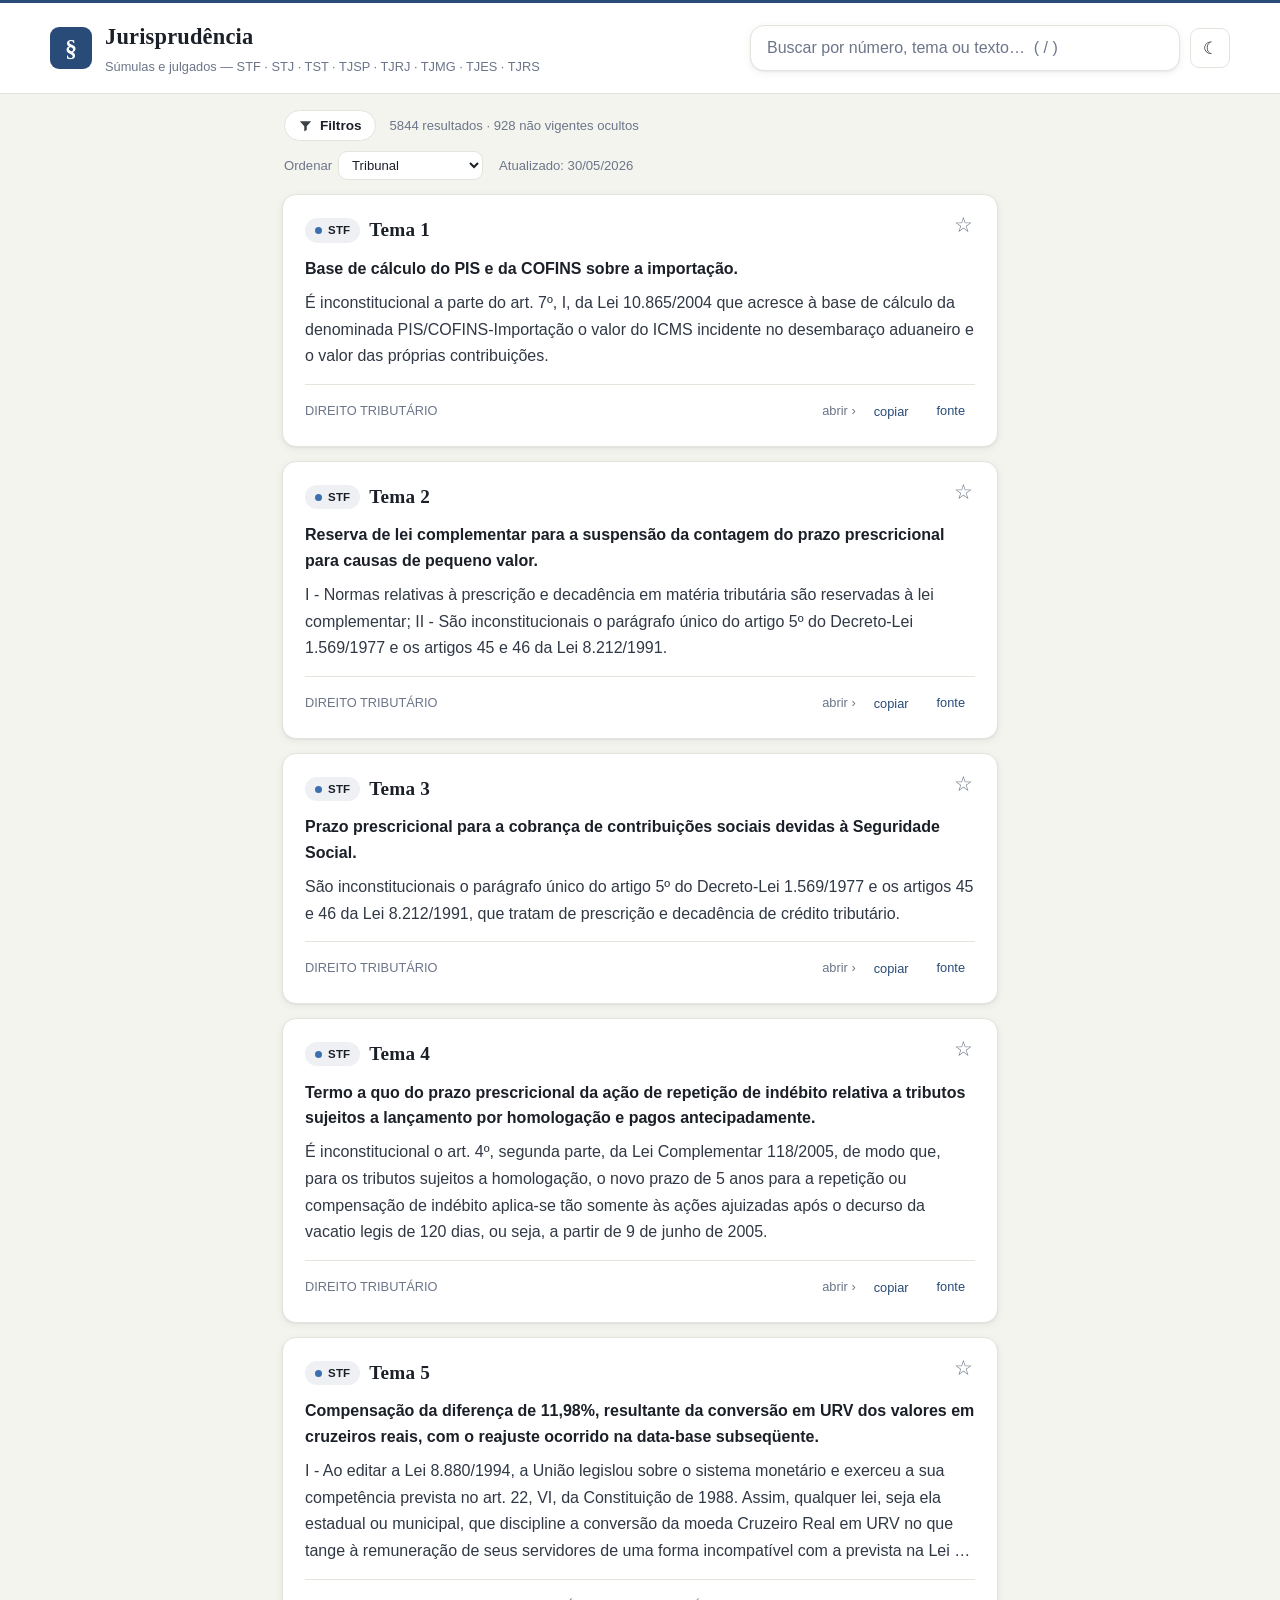
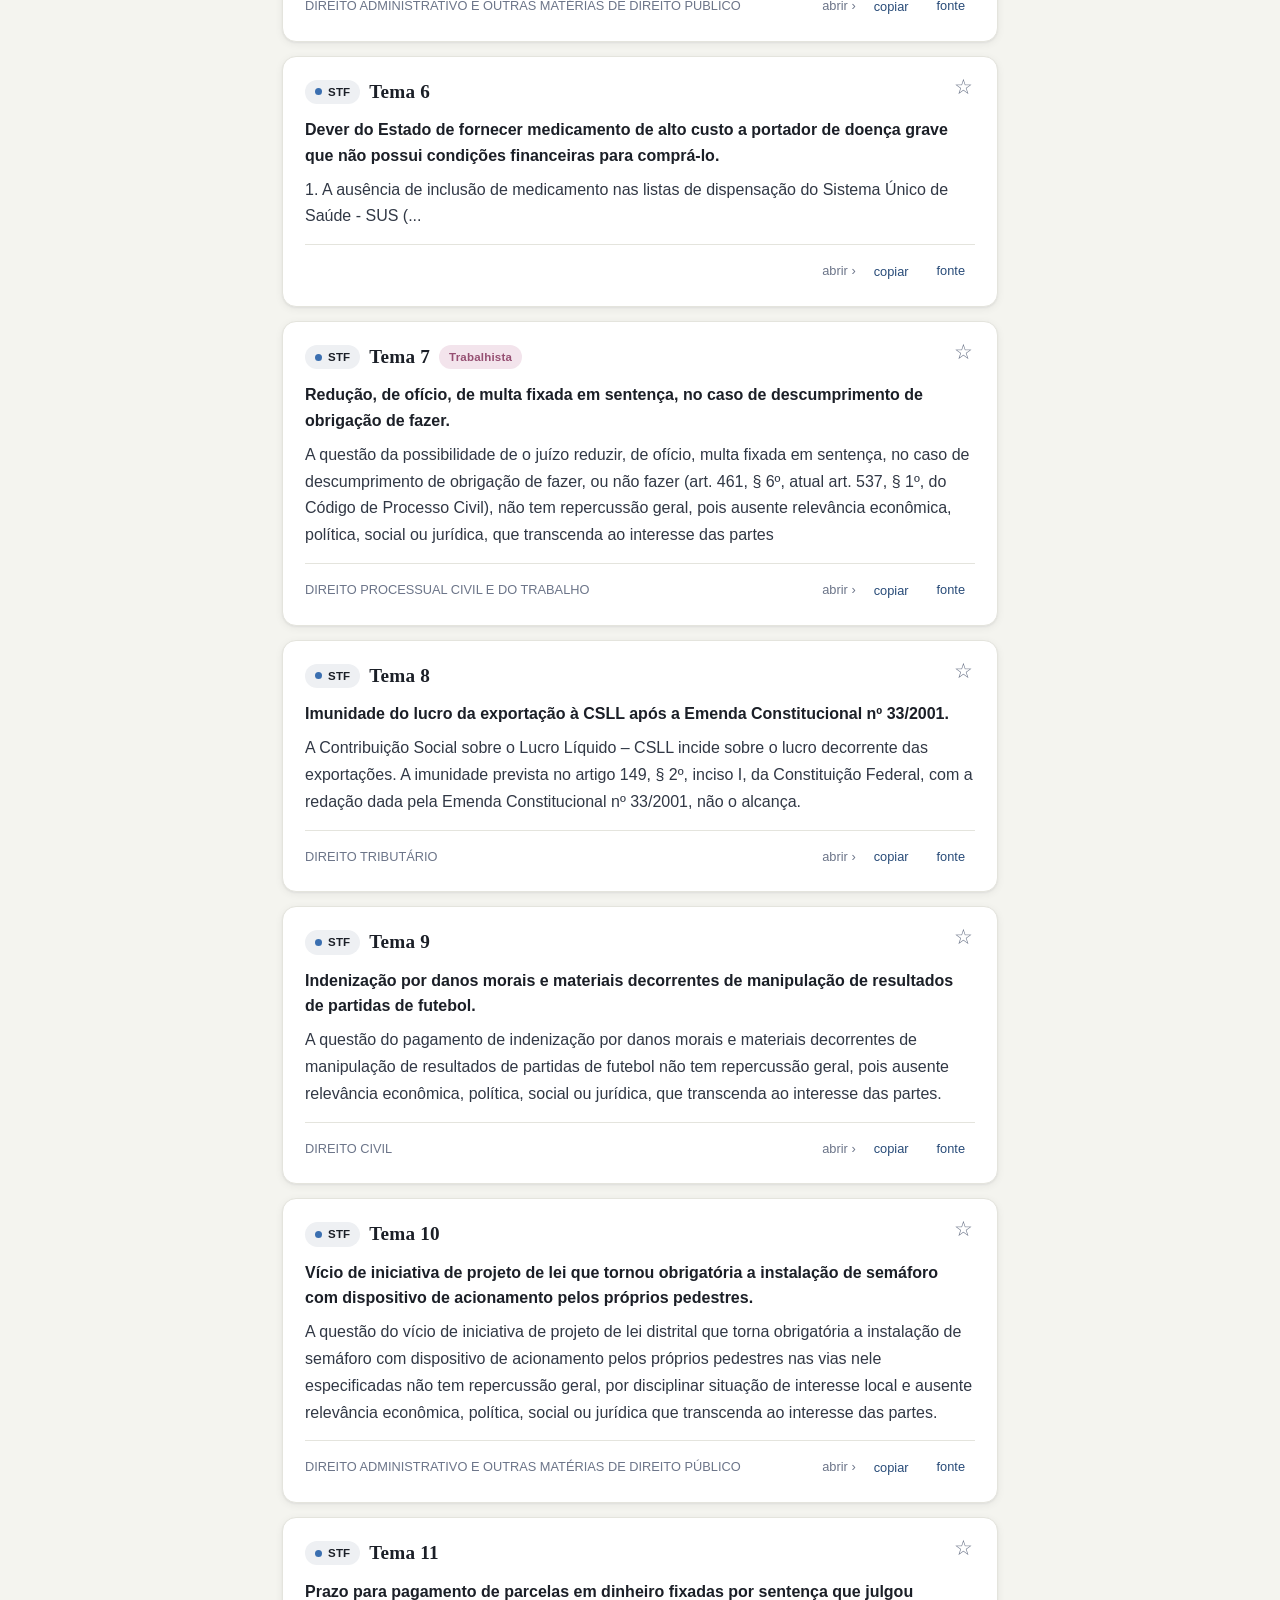
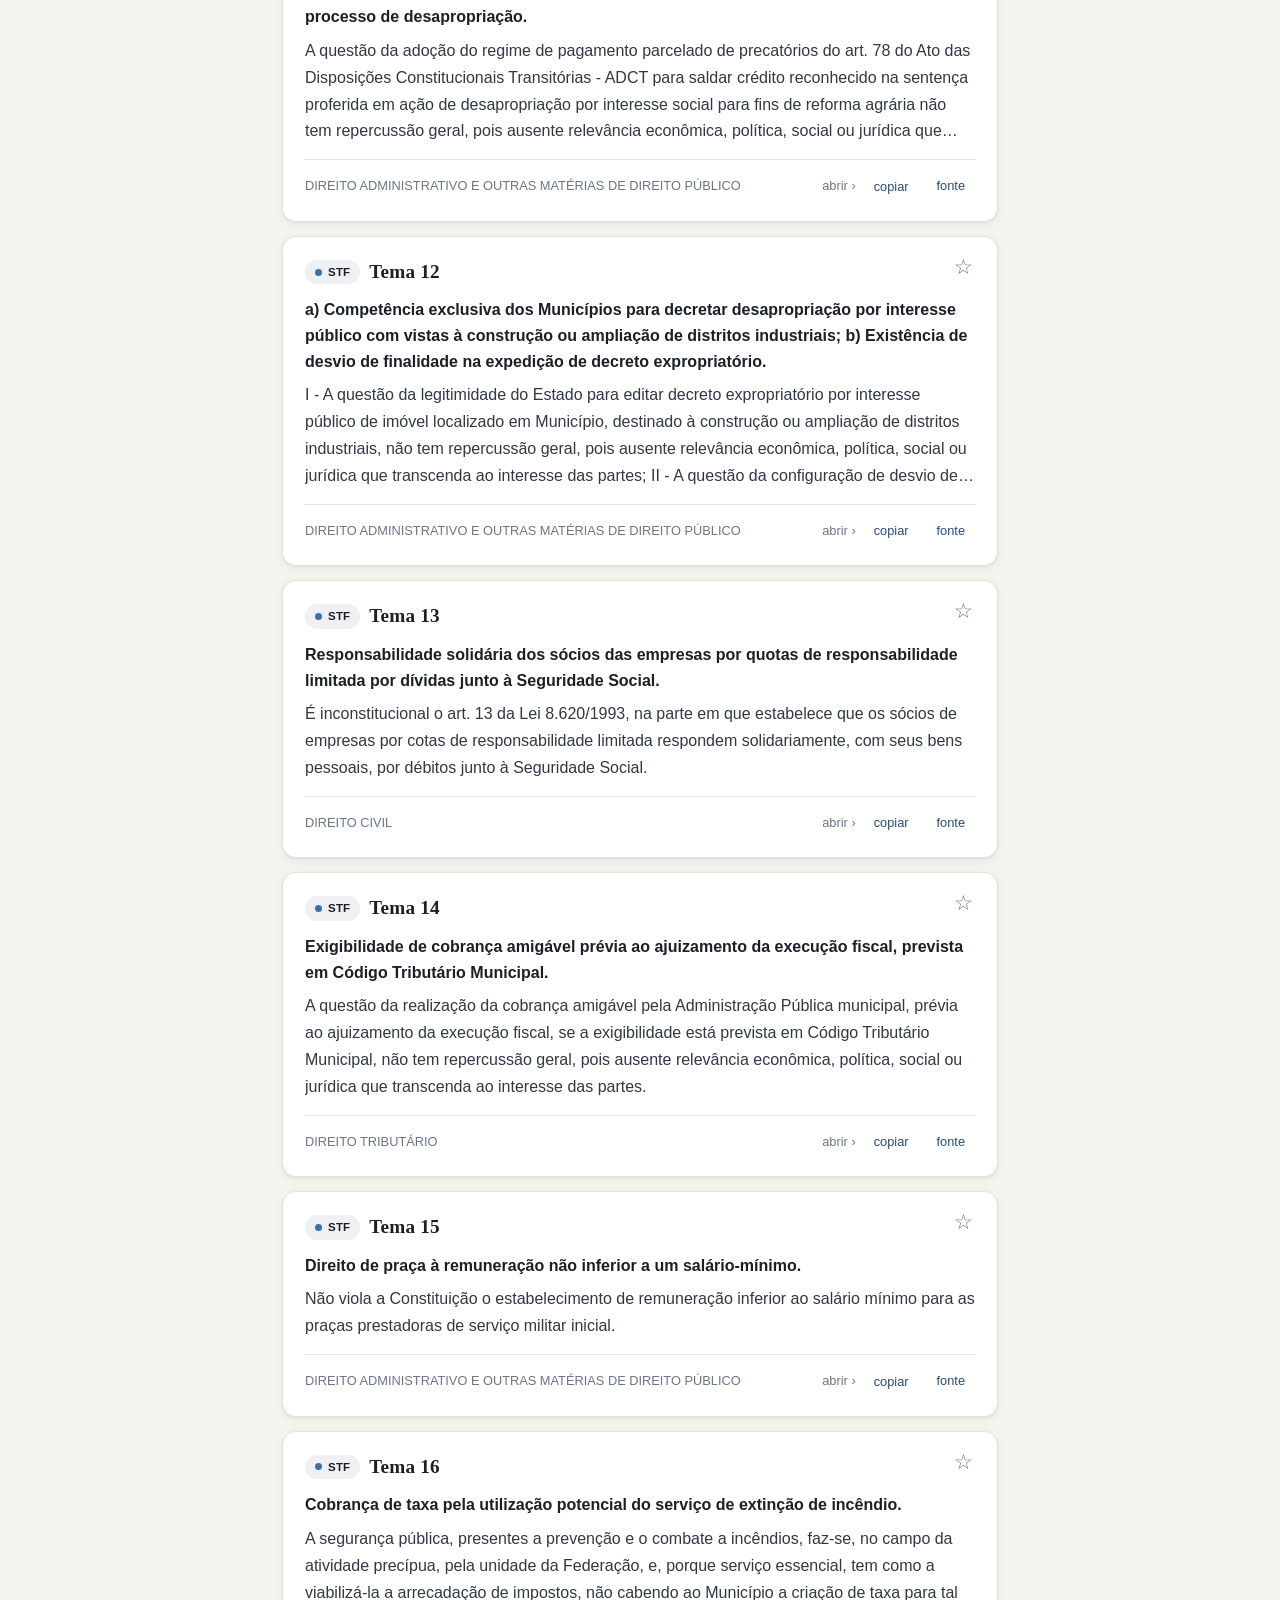
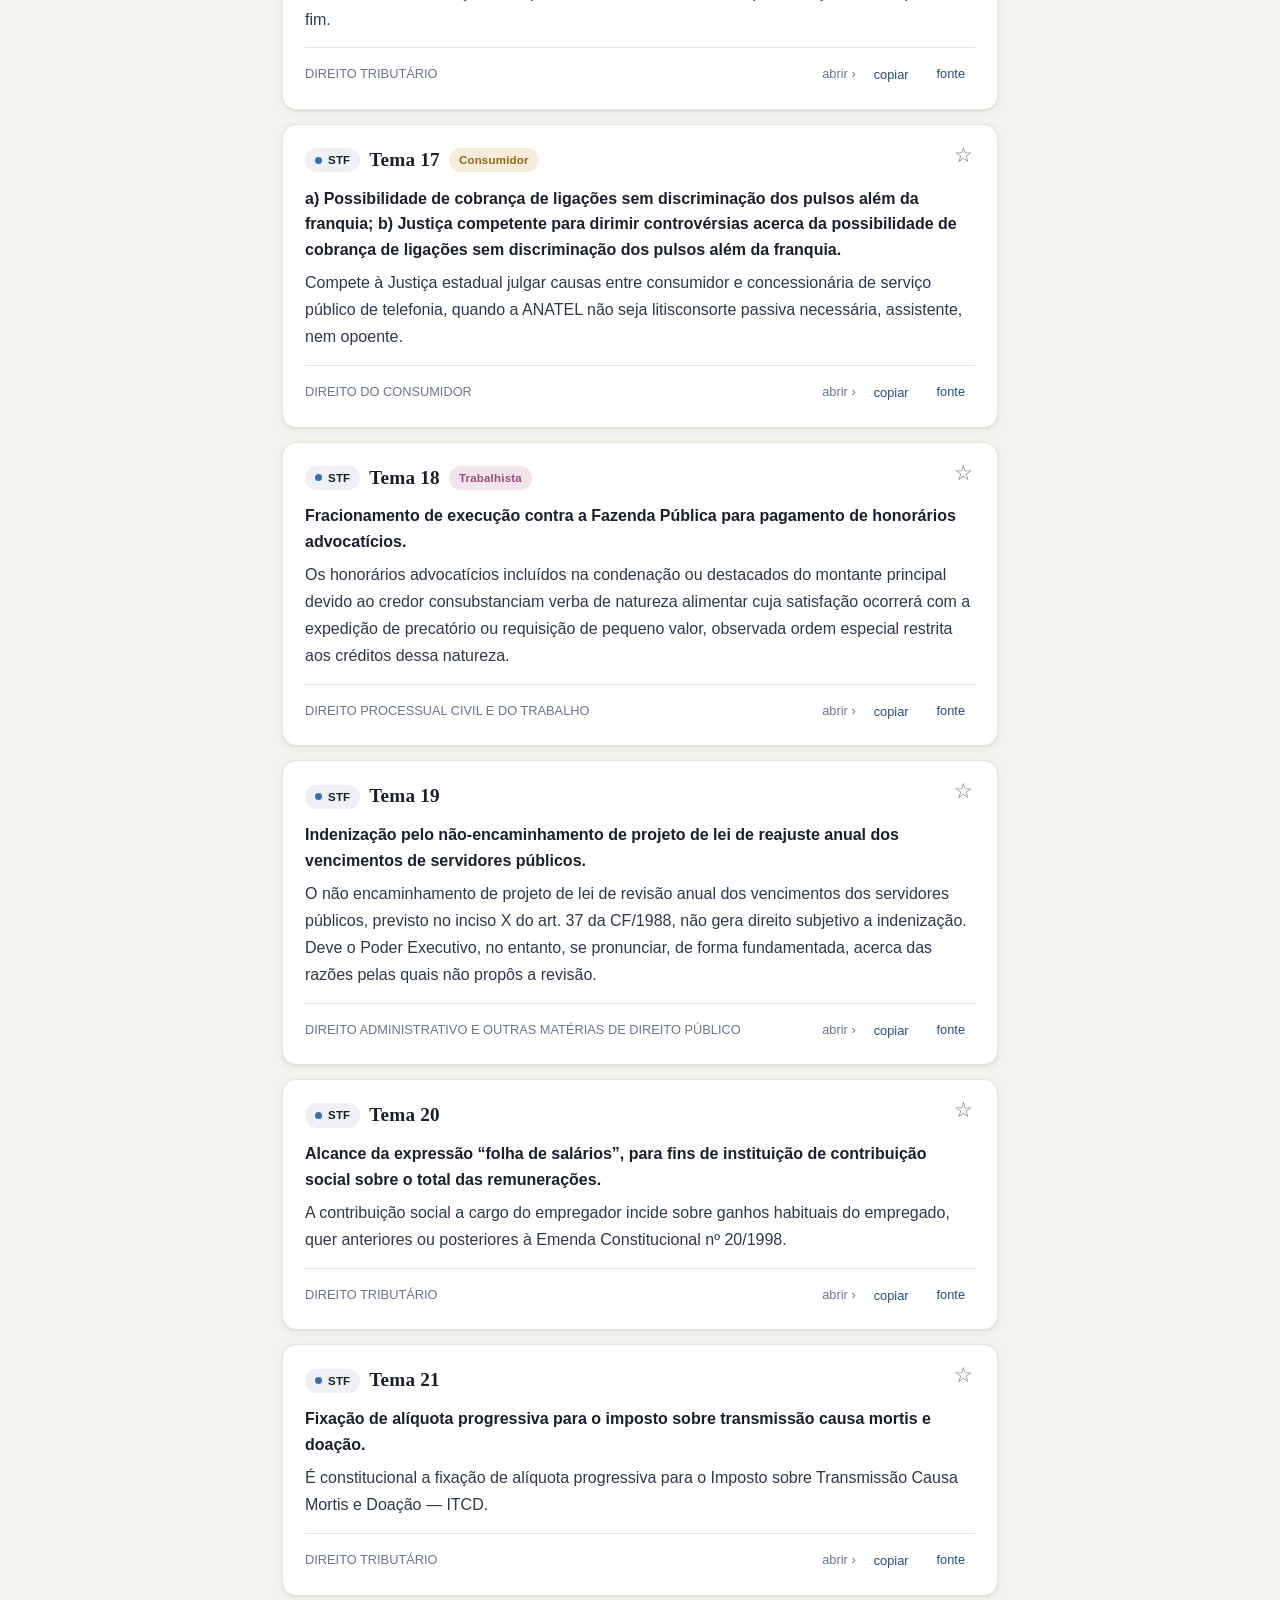
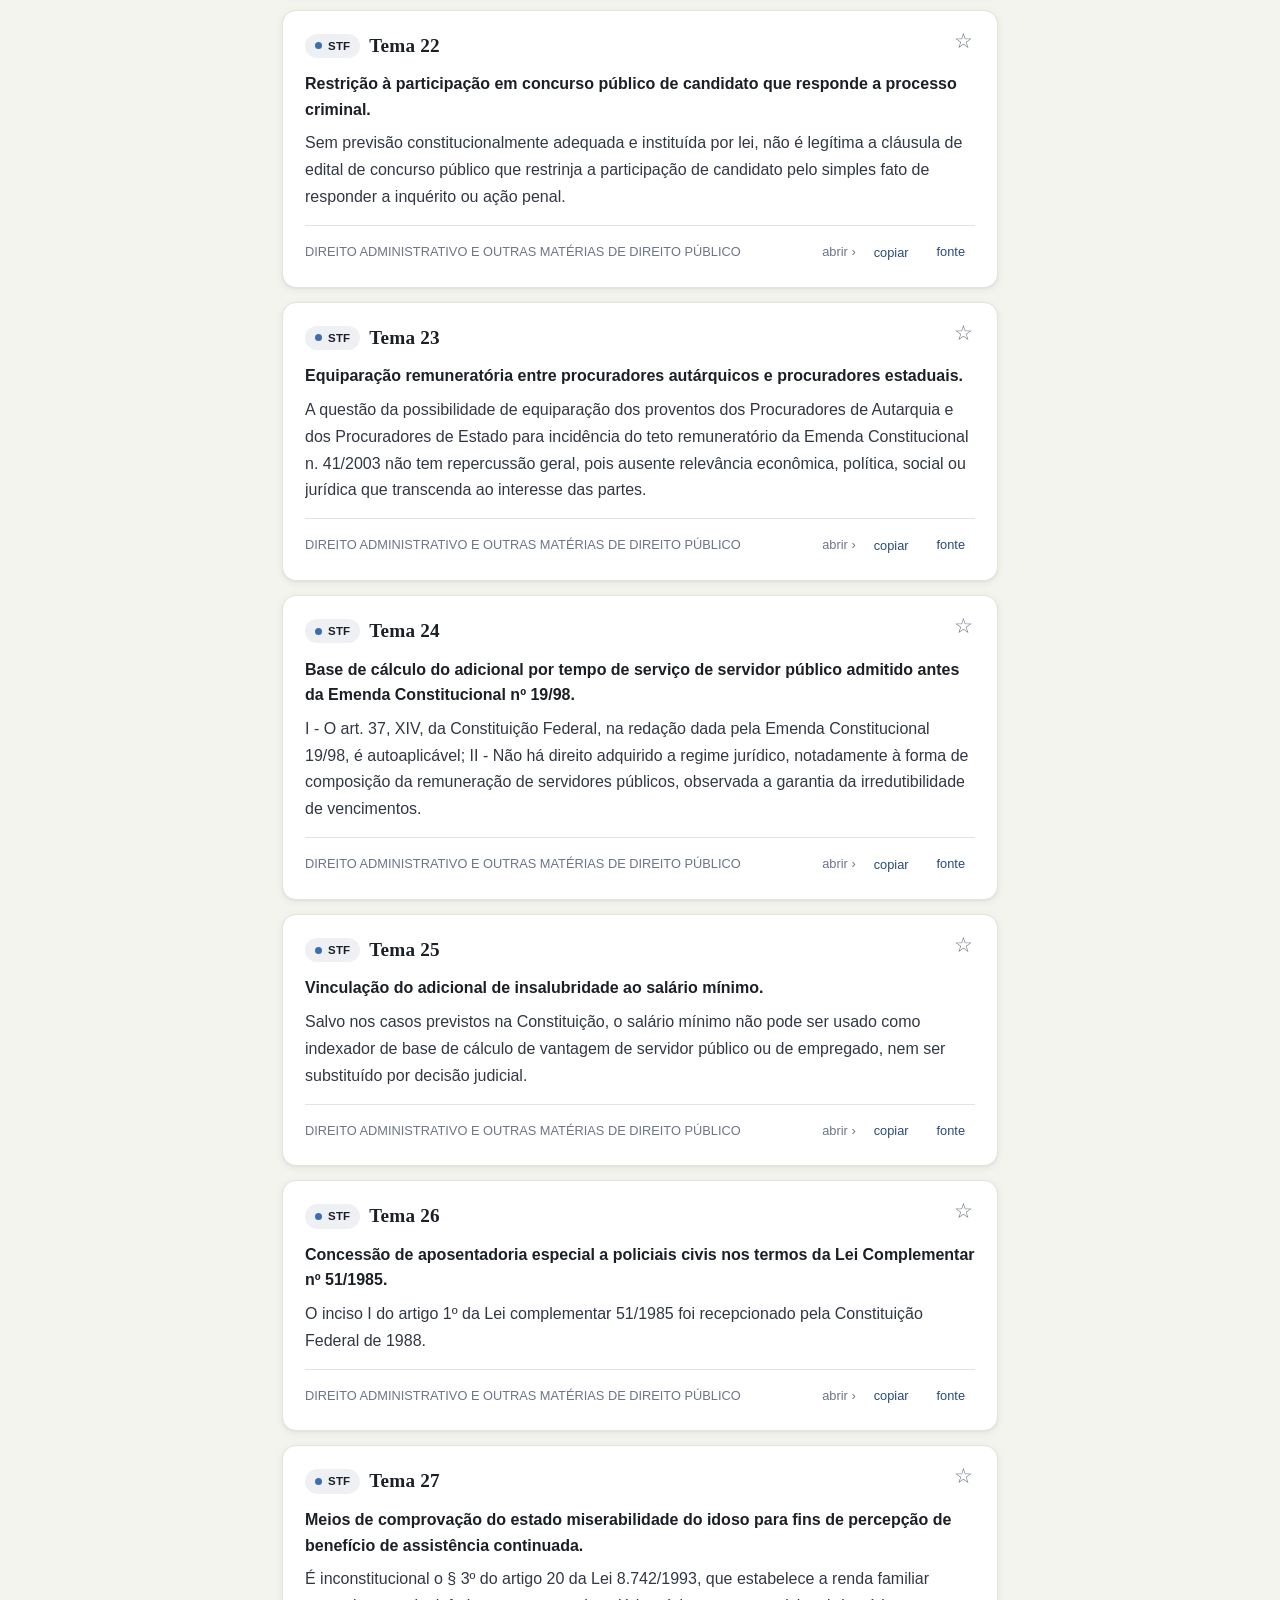
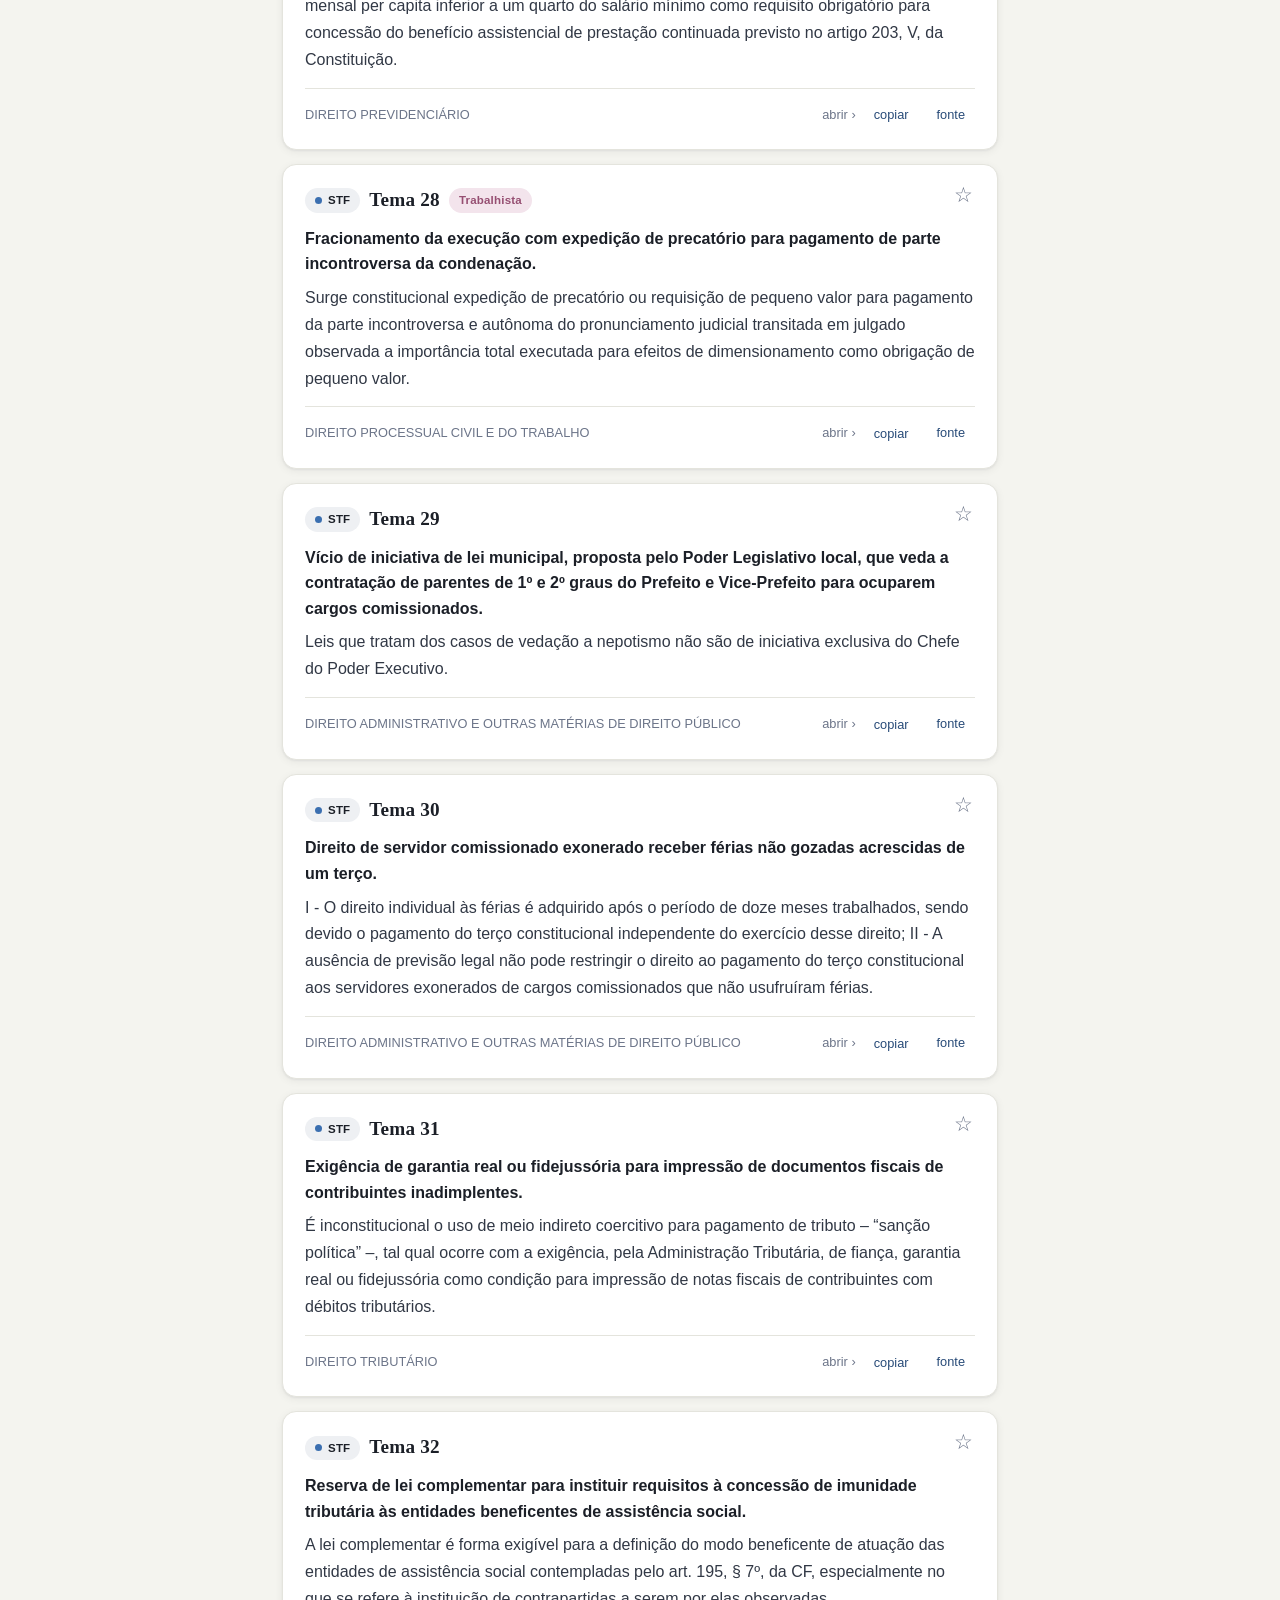
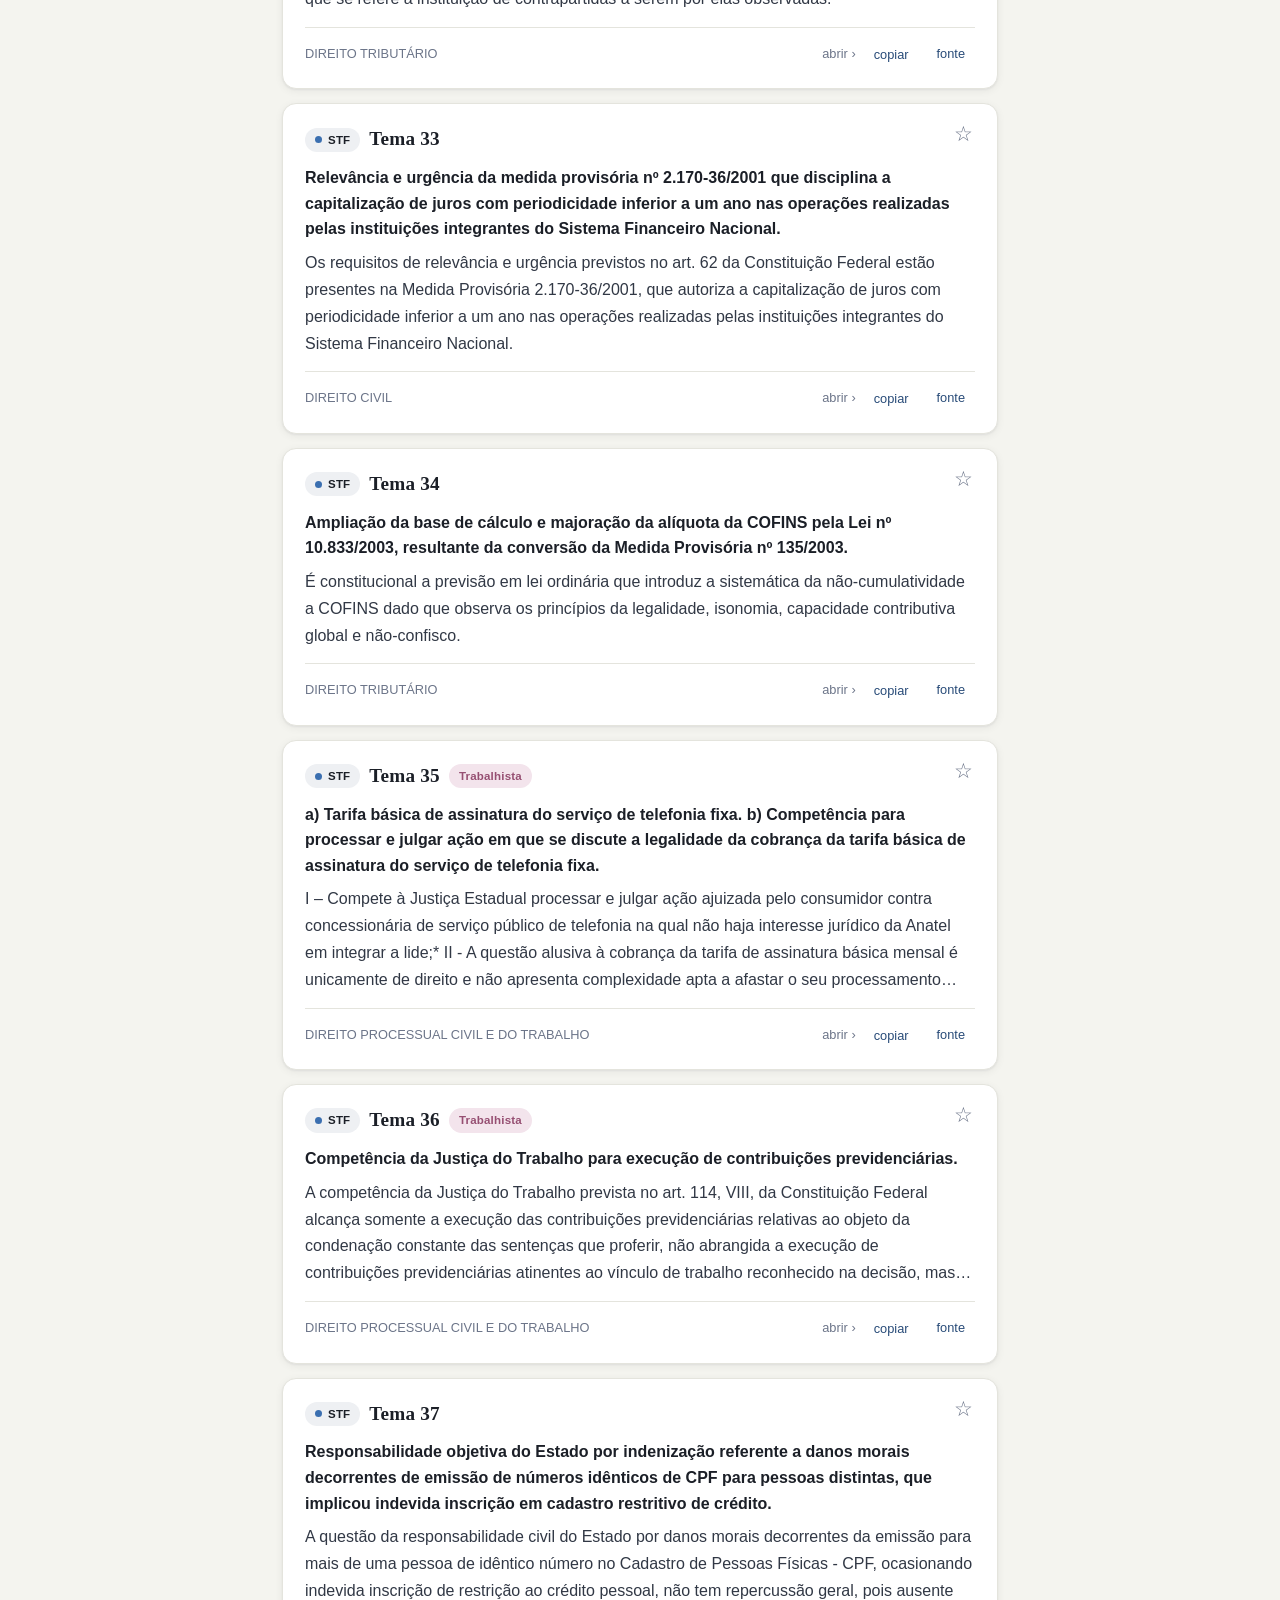
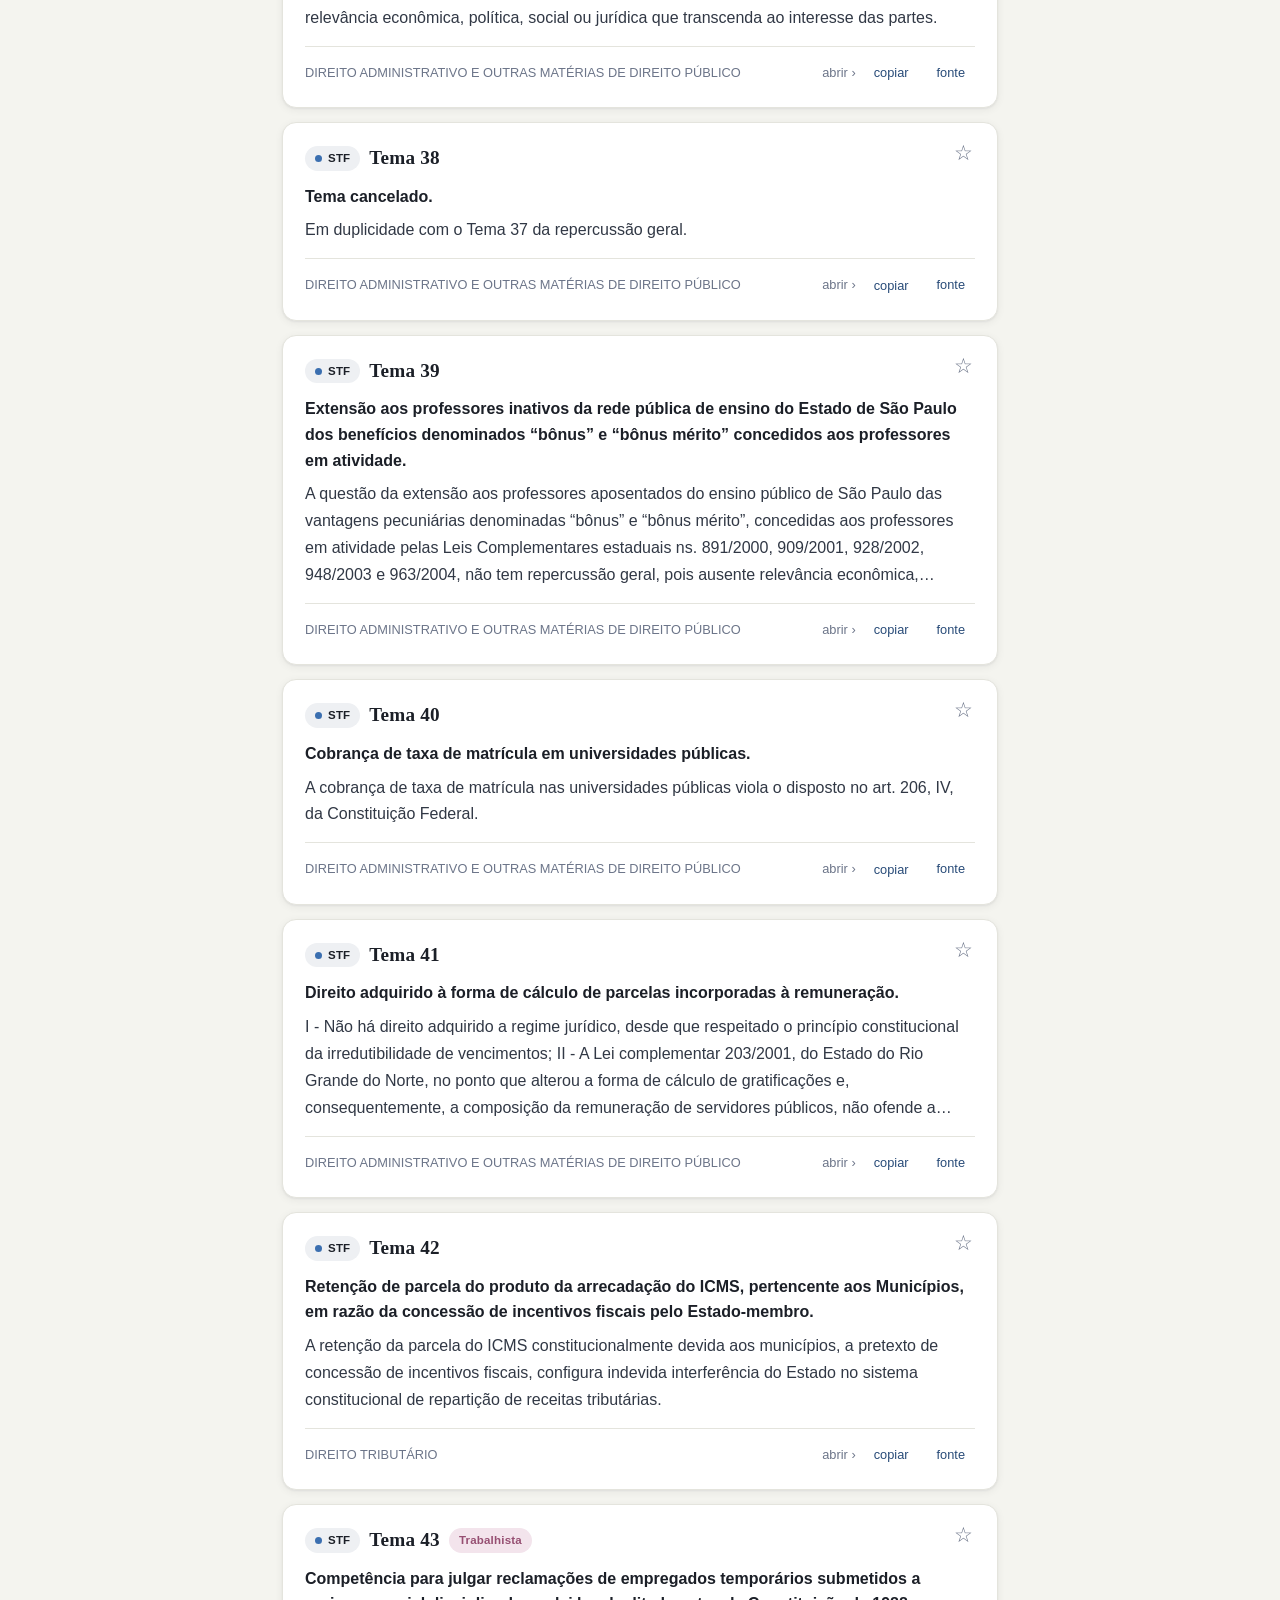
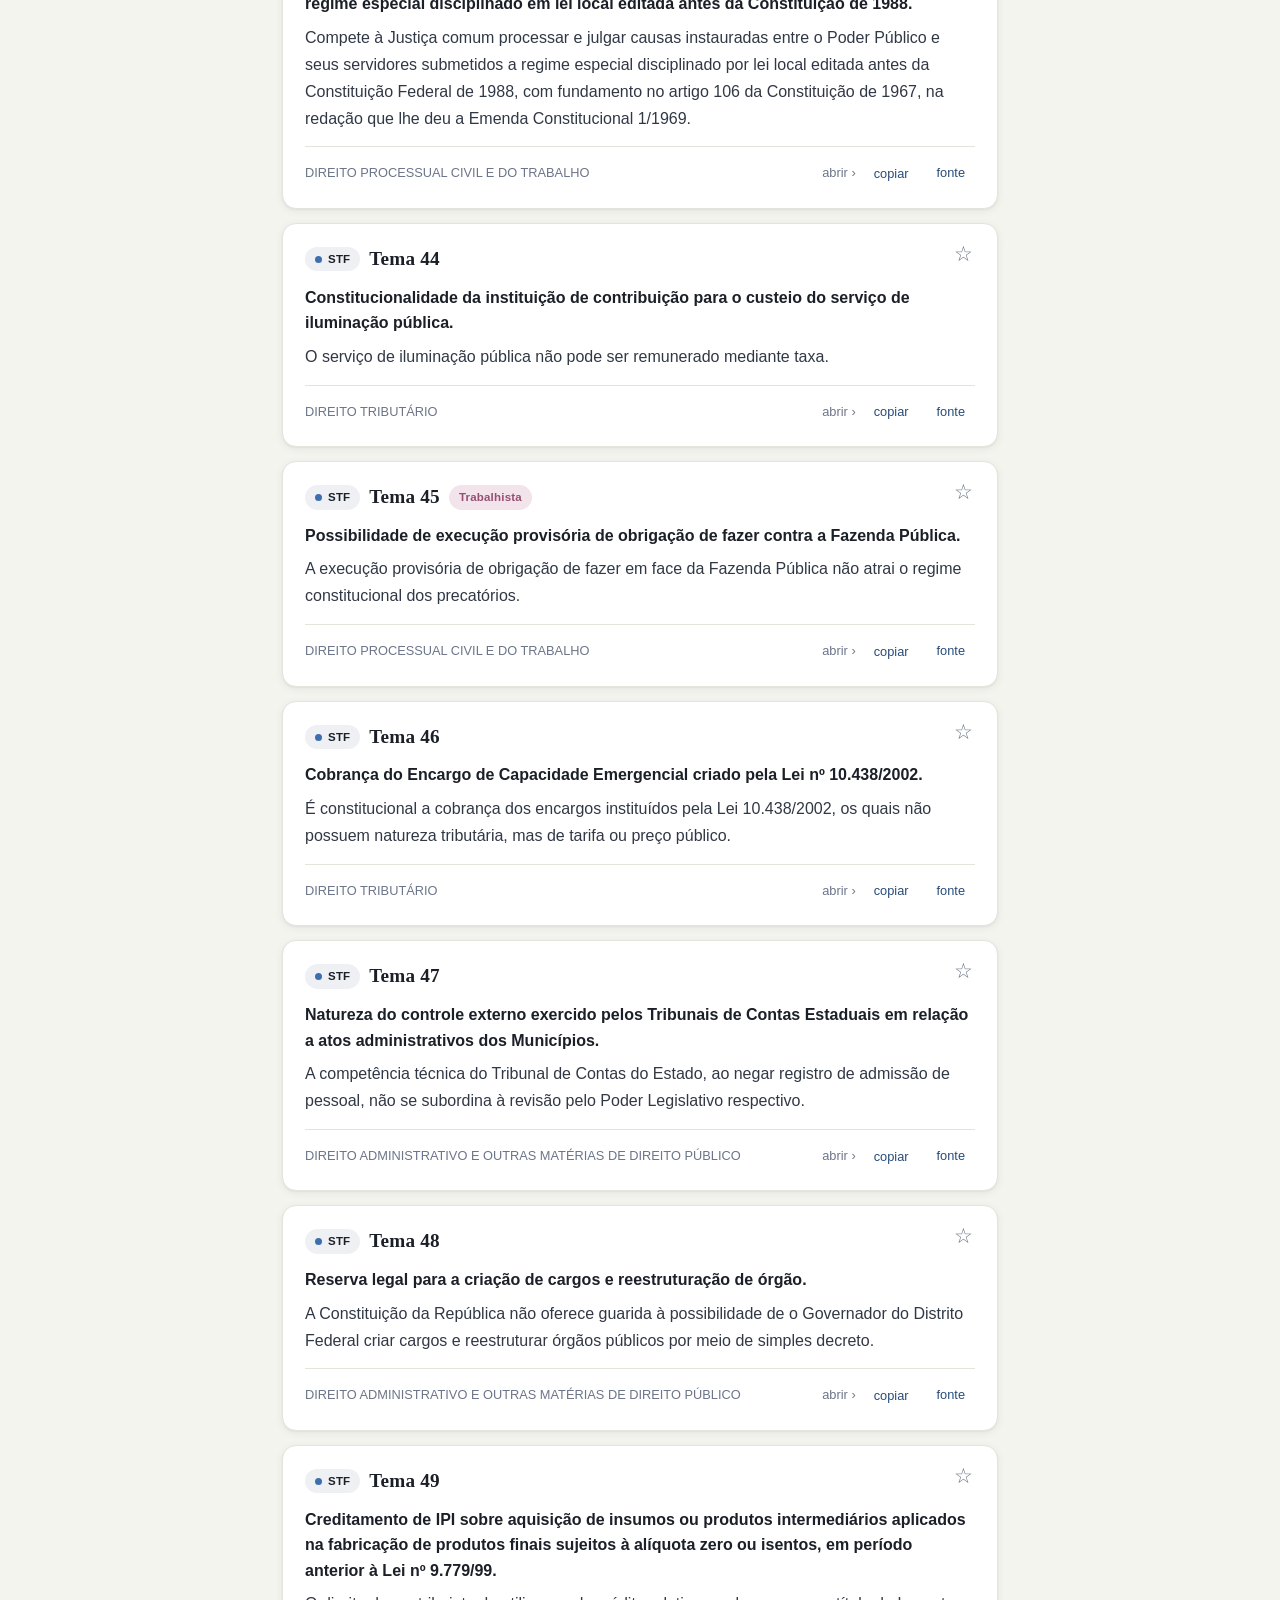
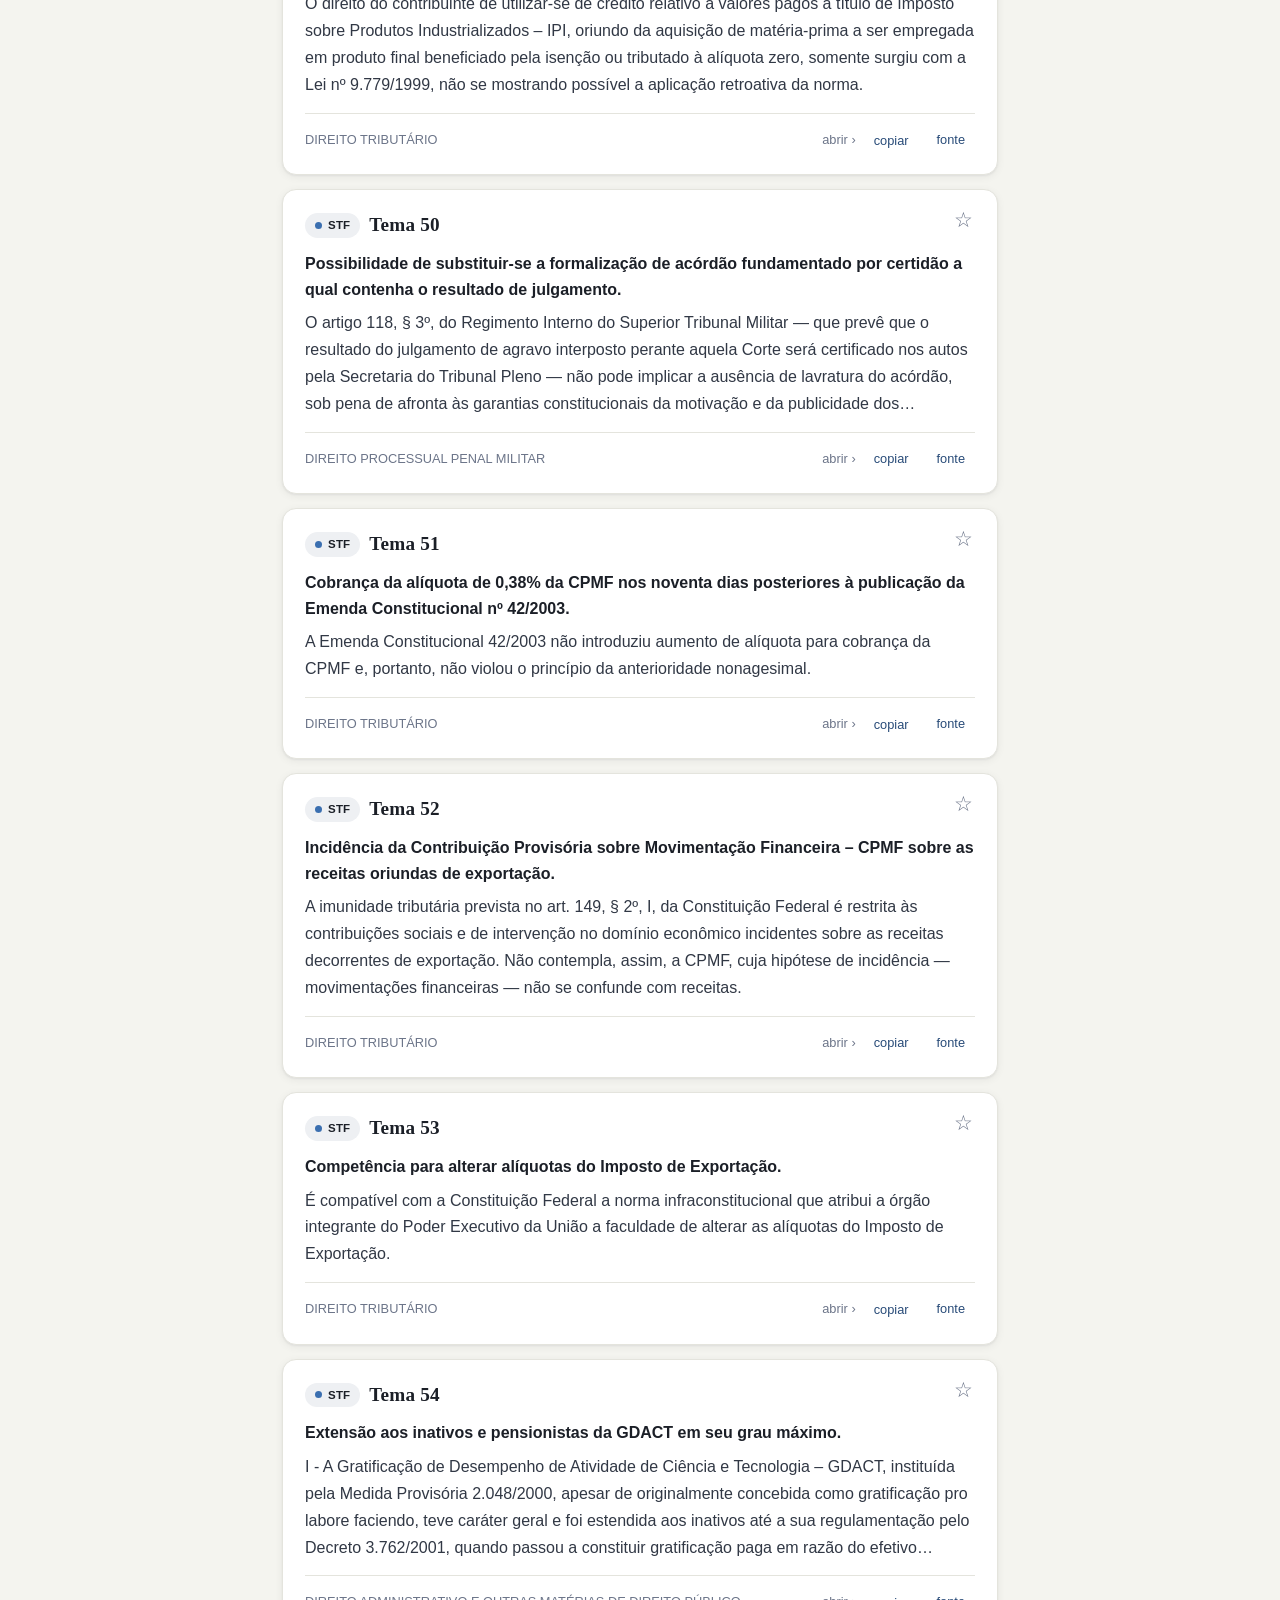
==== commit f9759e26: "Adiciona Súmulas do TJRS (53) — Sul começa - 53 súmulas do Tribunal de Justiça do RS, do PDF oficial" ====
--- a/index.html
+++ b/index.html
@@ -5,7 +5,7 @@
   <meta name="viewport" content="width=device-width, initial-scale=1.0" />
   <title>Jurisprudência — Súmulas e Julgados</title>
   <meta name="theme-color" content="#284b78" />
-  <meta name="description" content="Consulta offline de súmulas e julgados (STF, STJ, TST, TJSP, TJRJ, TJMG, TJES)." />
+  <meta name="description" content="Consulta offline de súmulas e julgados (STF, STJ, TST, TJSP, TJRJ, TJMG, TJES, TJRS)." />
   <link rel="manifest" href="manifest.webmanifest" />
   <link rel="icon" type="image/svg+xml" href="icon.svg" />
   <link rel="apple-touch-icon" href="icon-512.png" />
@@ -21,7 +21,7 @@
         <span class="brand-mark">§</span>
         <div>
           <h1>Jurisprudência</h1>
-          <p class="subtitle">Súmulas e julgados — STF · STJ · TST · TJSP · TJRJ · TJMG · TJES</p>
+          <p class="subtitle">Súmulas e julgados — STF · STJ · TST · TJSP · TJRJ · TJMG · TJES · TJRS</p>
         </div>
       </div>
       <div class="topbar-right">
@@ -108,6 +108,7 @@
   <script src="data/tjrj-sumulas.js"></script>
   <script src="data/tjmg-sumulas.js"></script>
   <script src="data/tjes-sumulas.js"></script>
+  <script src="data/tjrs-sumulas.js"></script>
   <script src="app.js"></script>
 
   <!-- PWA: registra o service worker para uso offline e instalação -->
--- a/styles.css
+++ b/styles.css
@@ -23,6 +23,7 @@
   --tjrj: #b08a2e;
   --tjmg: #2f8f9d;
   --tjes: #b0576a;
+  --tjrs: #5b6fb0;
 
   --mat-consumidor-bg: #f6ecda;
   --mat-consumidor-fg: #946517;
@@ -64,6 +65,7 @@
   --tjrj: #d8b24a;
   --tjmg: #4bb3c2;
   --tjes: #d0788c;
+  --tjrs: #8090d8;
 
   --mat-consumidor-bg: rgba(224, 164, 88, 0.16);
   --mat-consumidor-fg: #e0a458;
@@ -346,6 +348,7 @@
 .tag-tribunal[data-t="TJRJ"]::before { background: var(--tjrj); }
 .tag-tribunal[data-t="TJMG"]::before { background: var(--tjmg); }
 .tag-tribunal[data-t="TJES"]::before { background: var(--tjes); }
+.tag-tribunal[data-t="TJRS"]::before { background: var(--tjrs); }
 
 .tag-num { display: none; } /* substituída por .card-num */
 .tag-materia[data-m="Consumidor"] { background: var(--mat-consumidor-bg); color: var(--mat-consumidor-fg); }
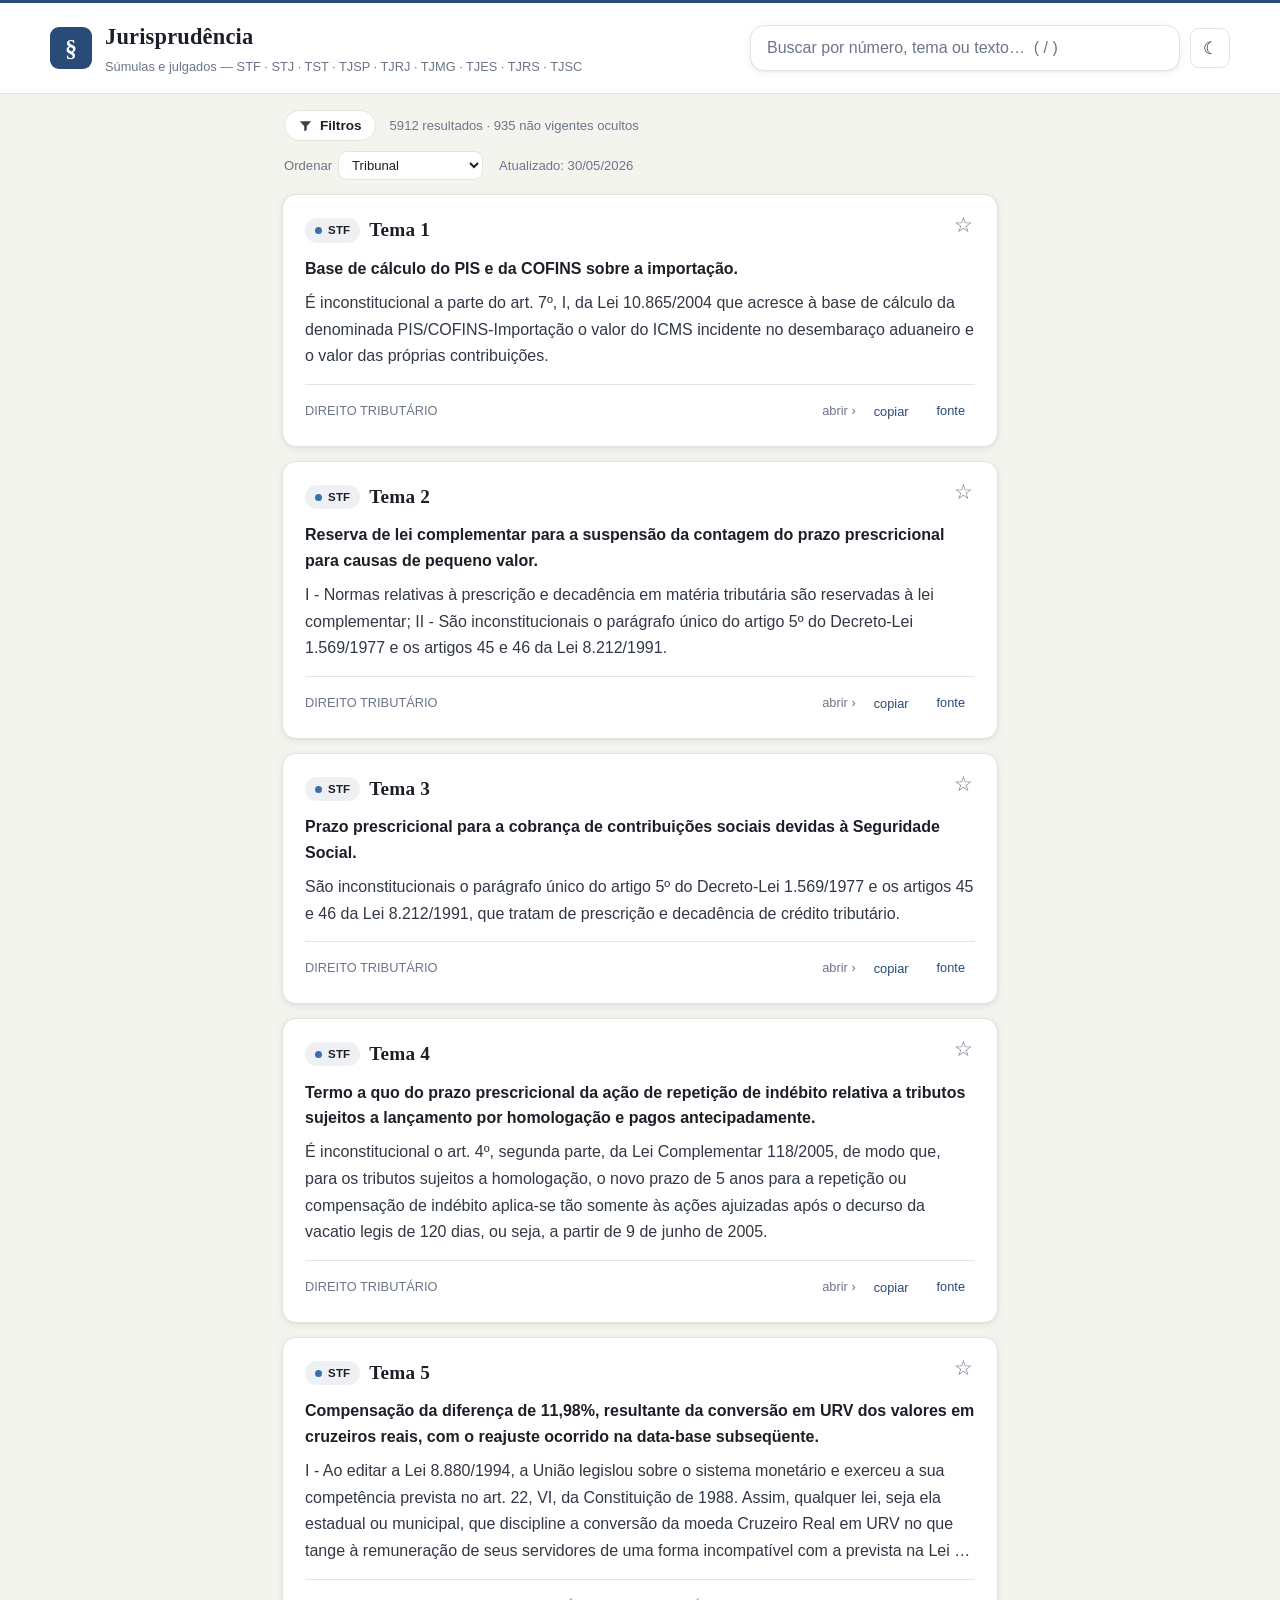
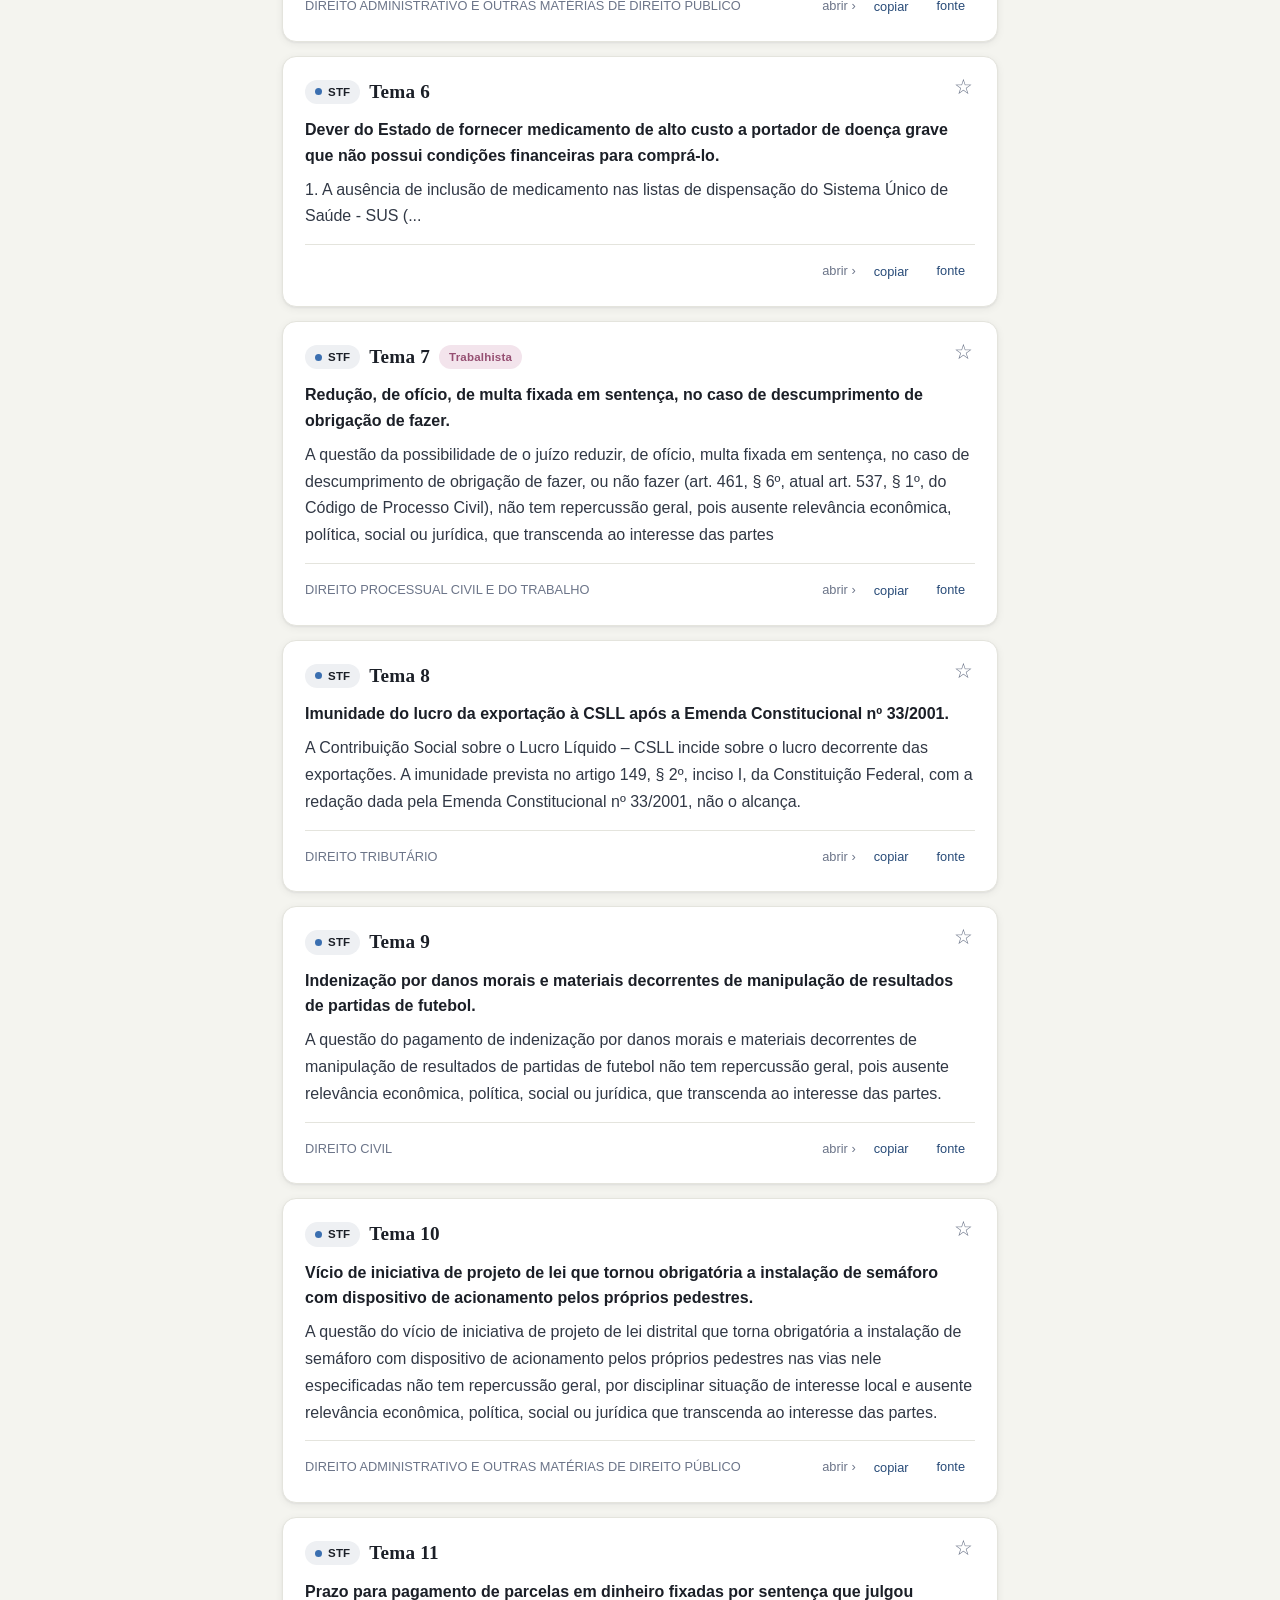
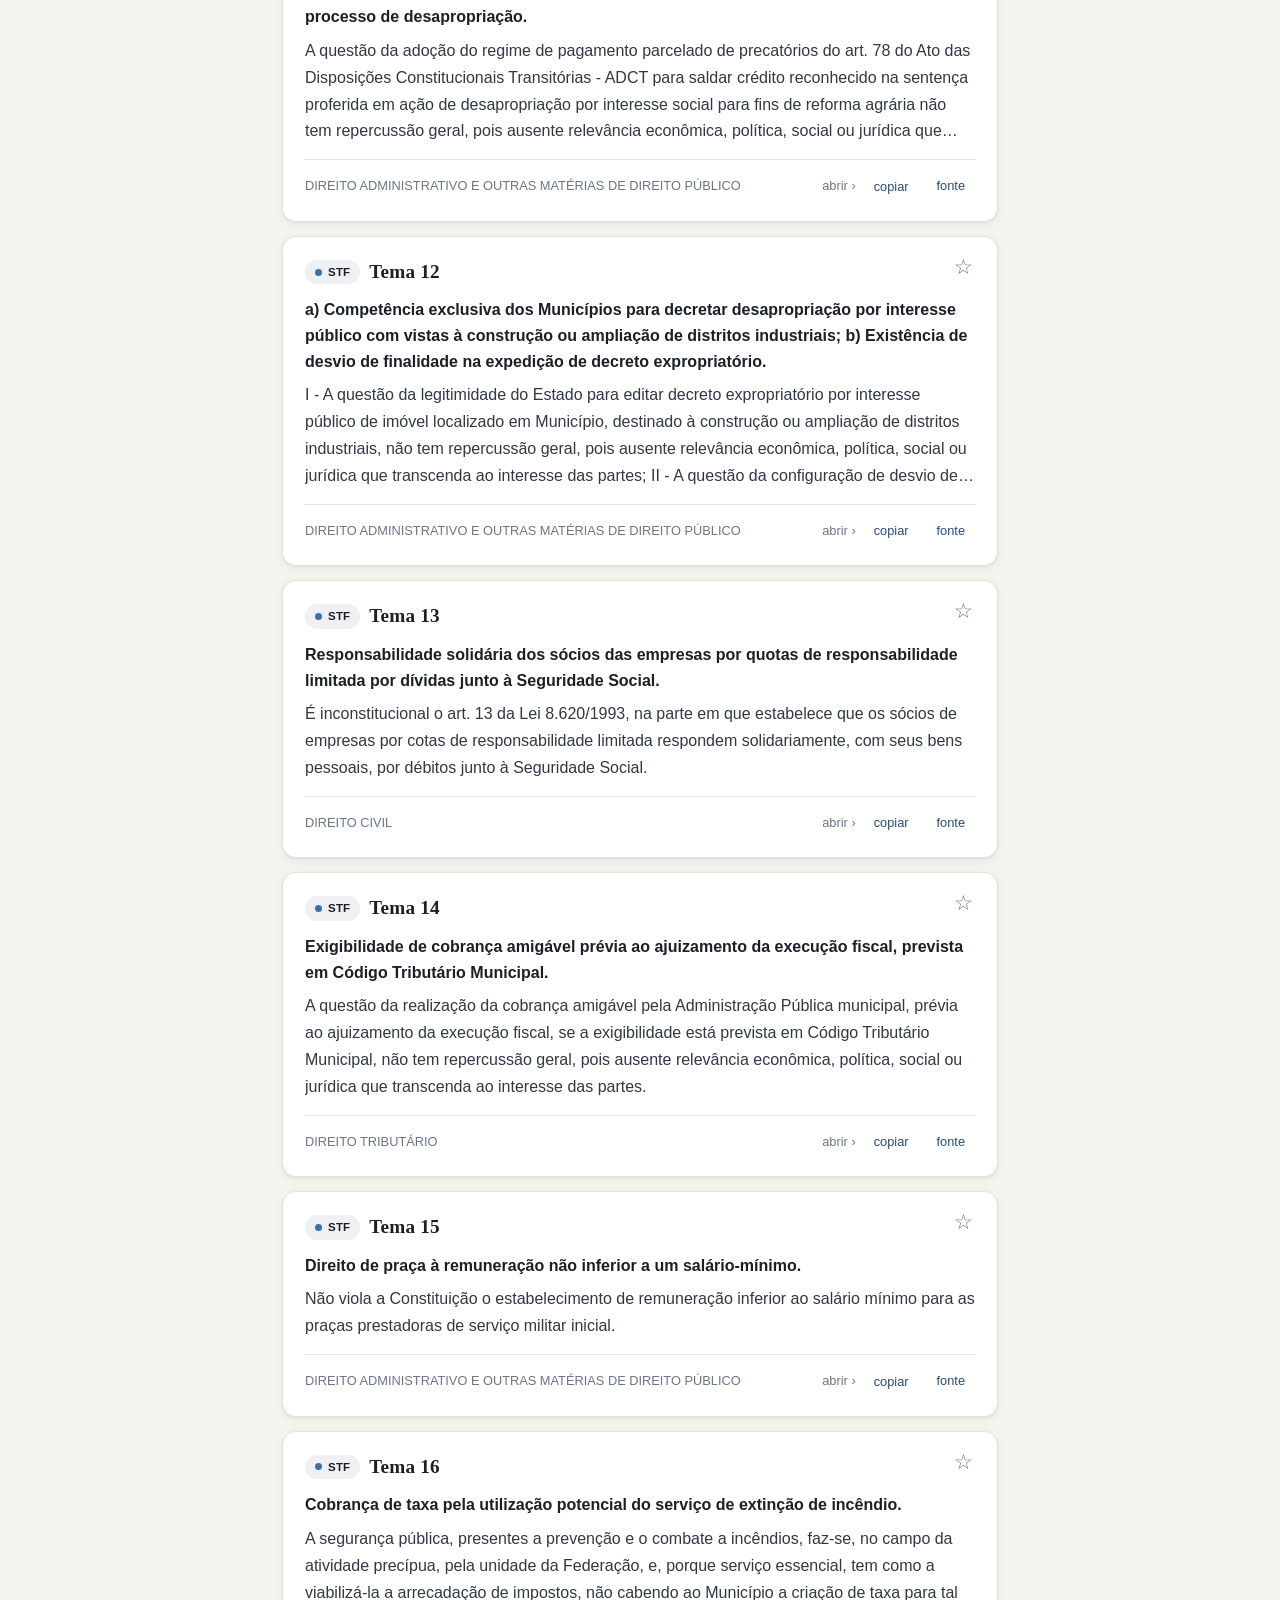
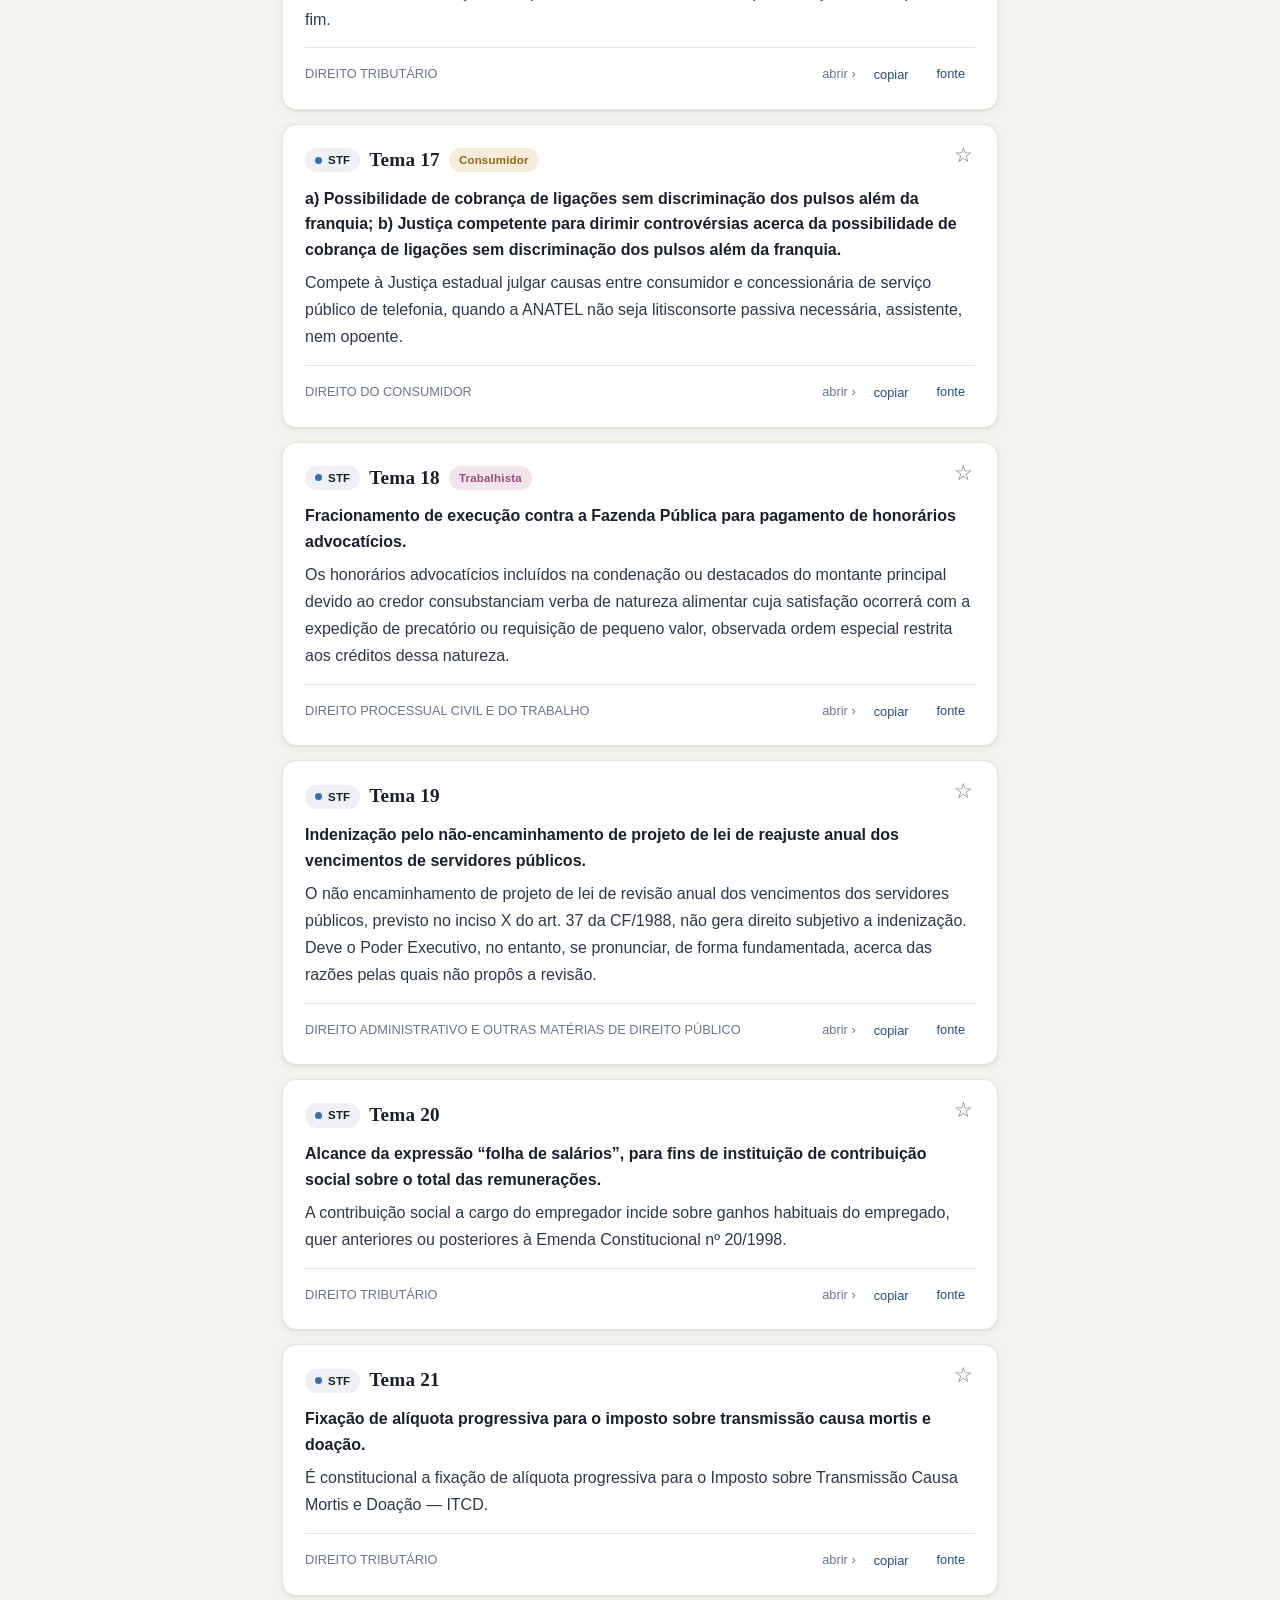
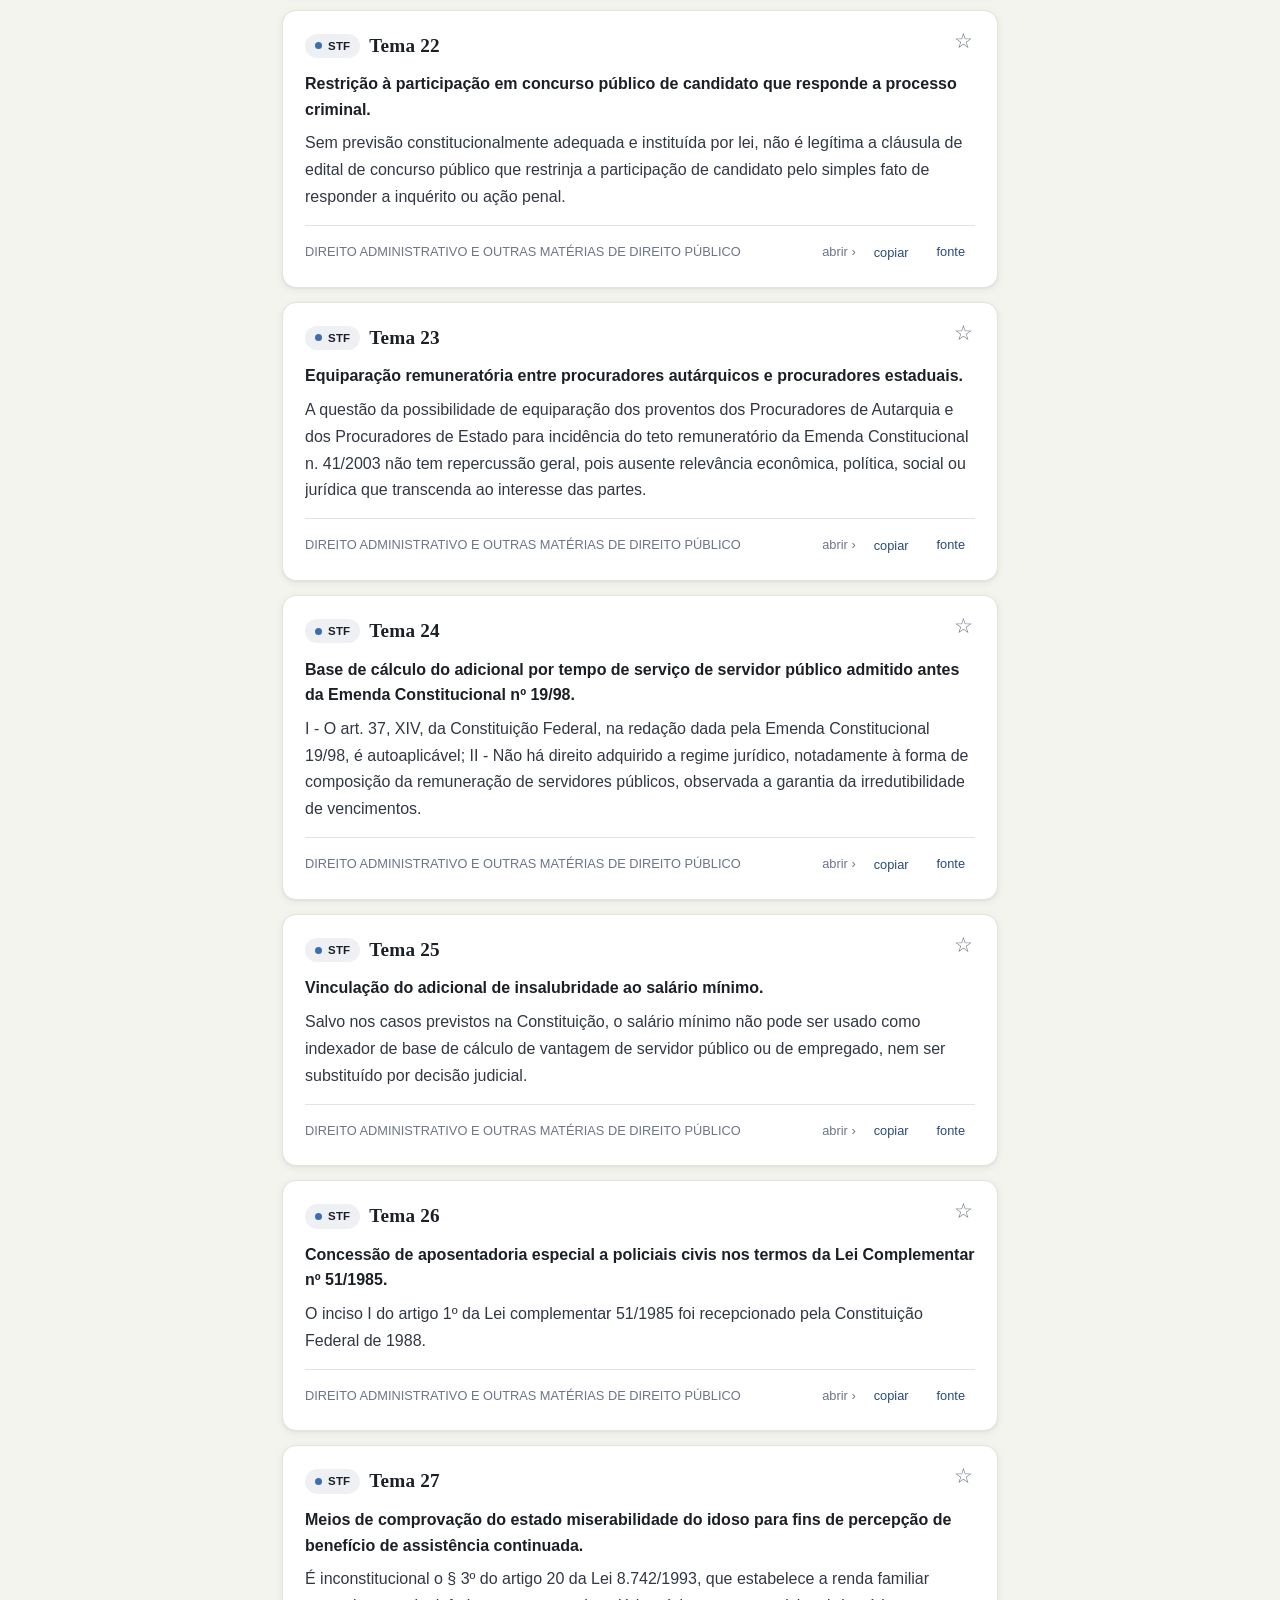
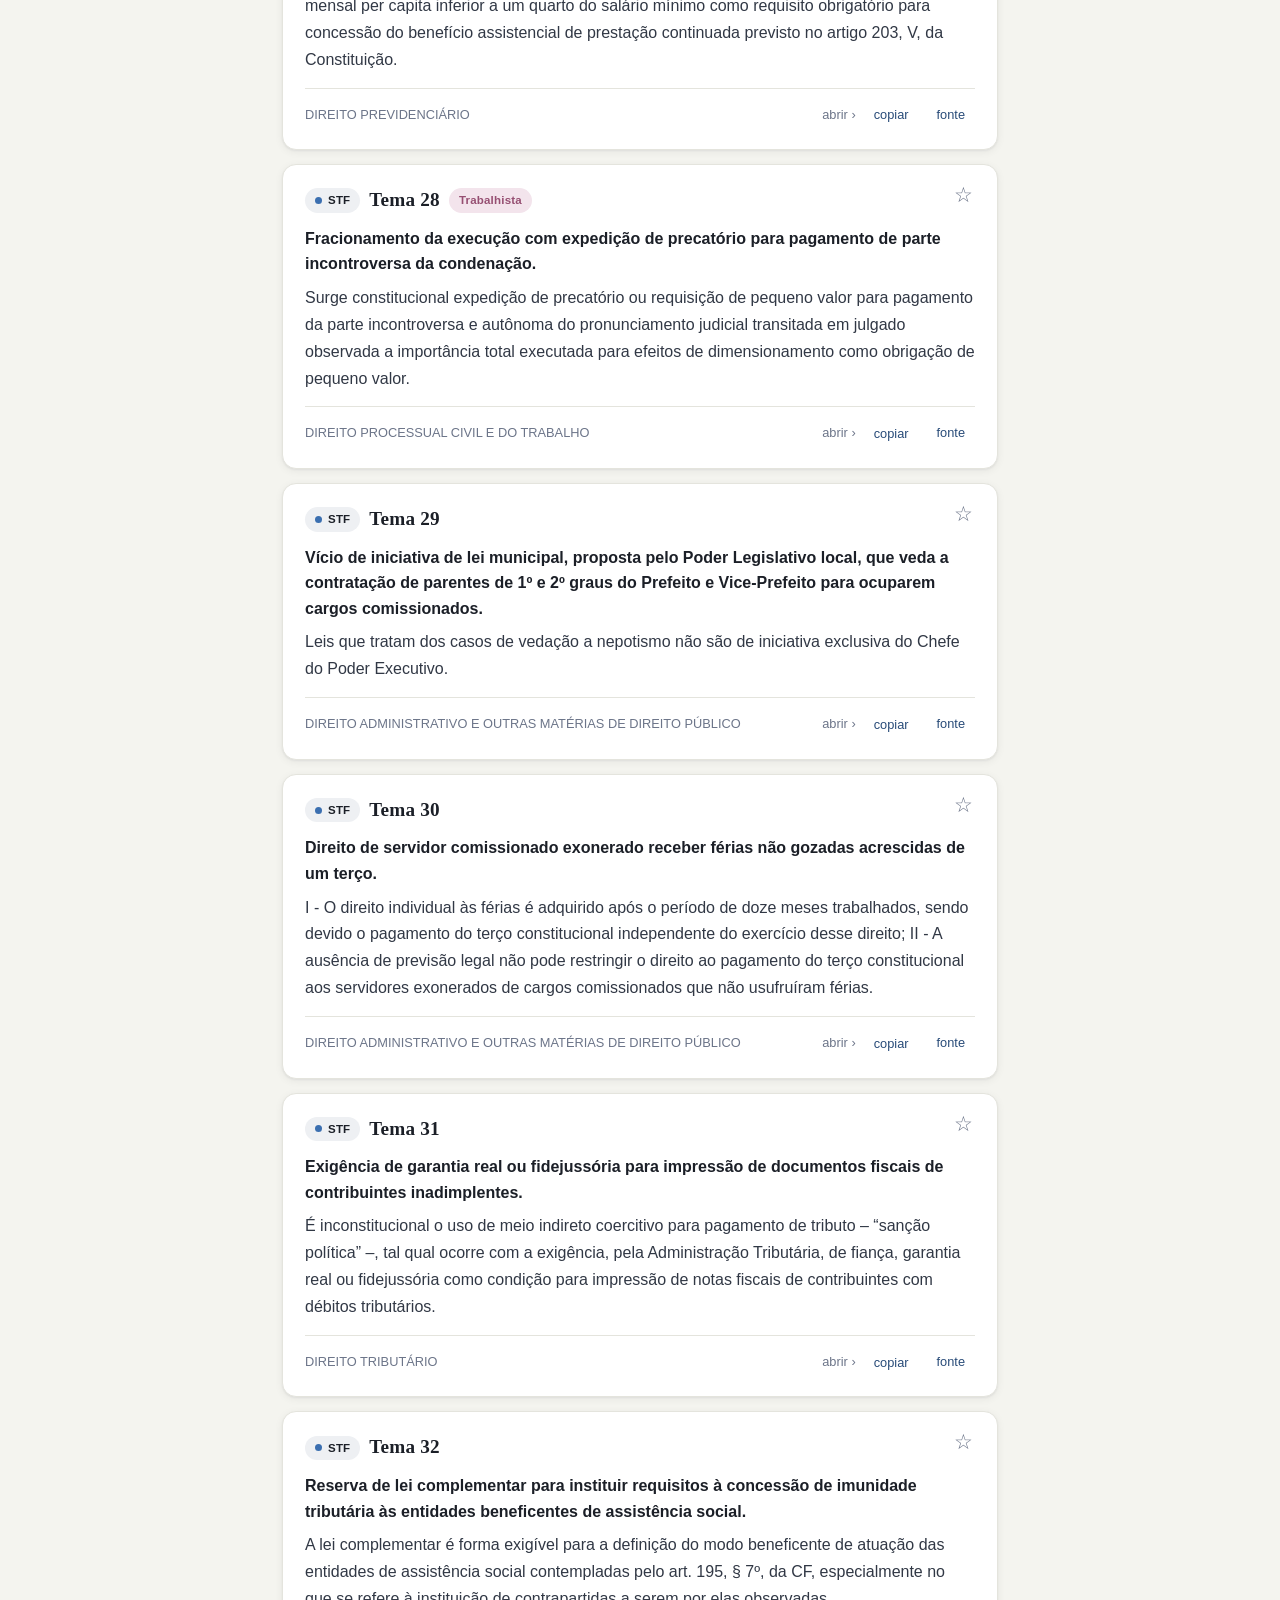
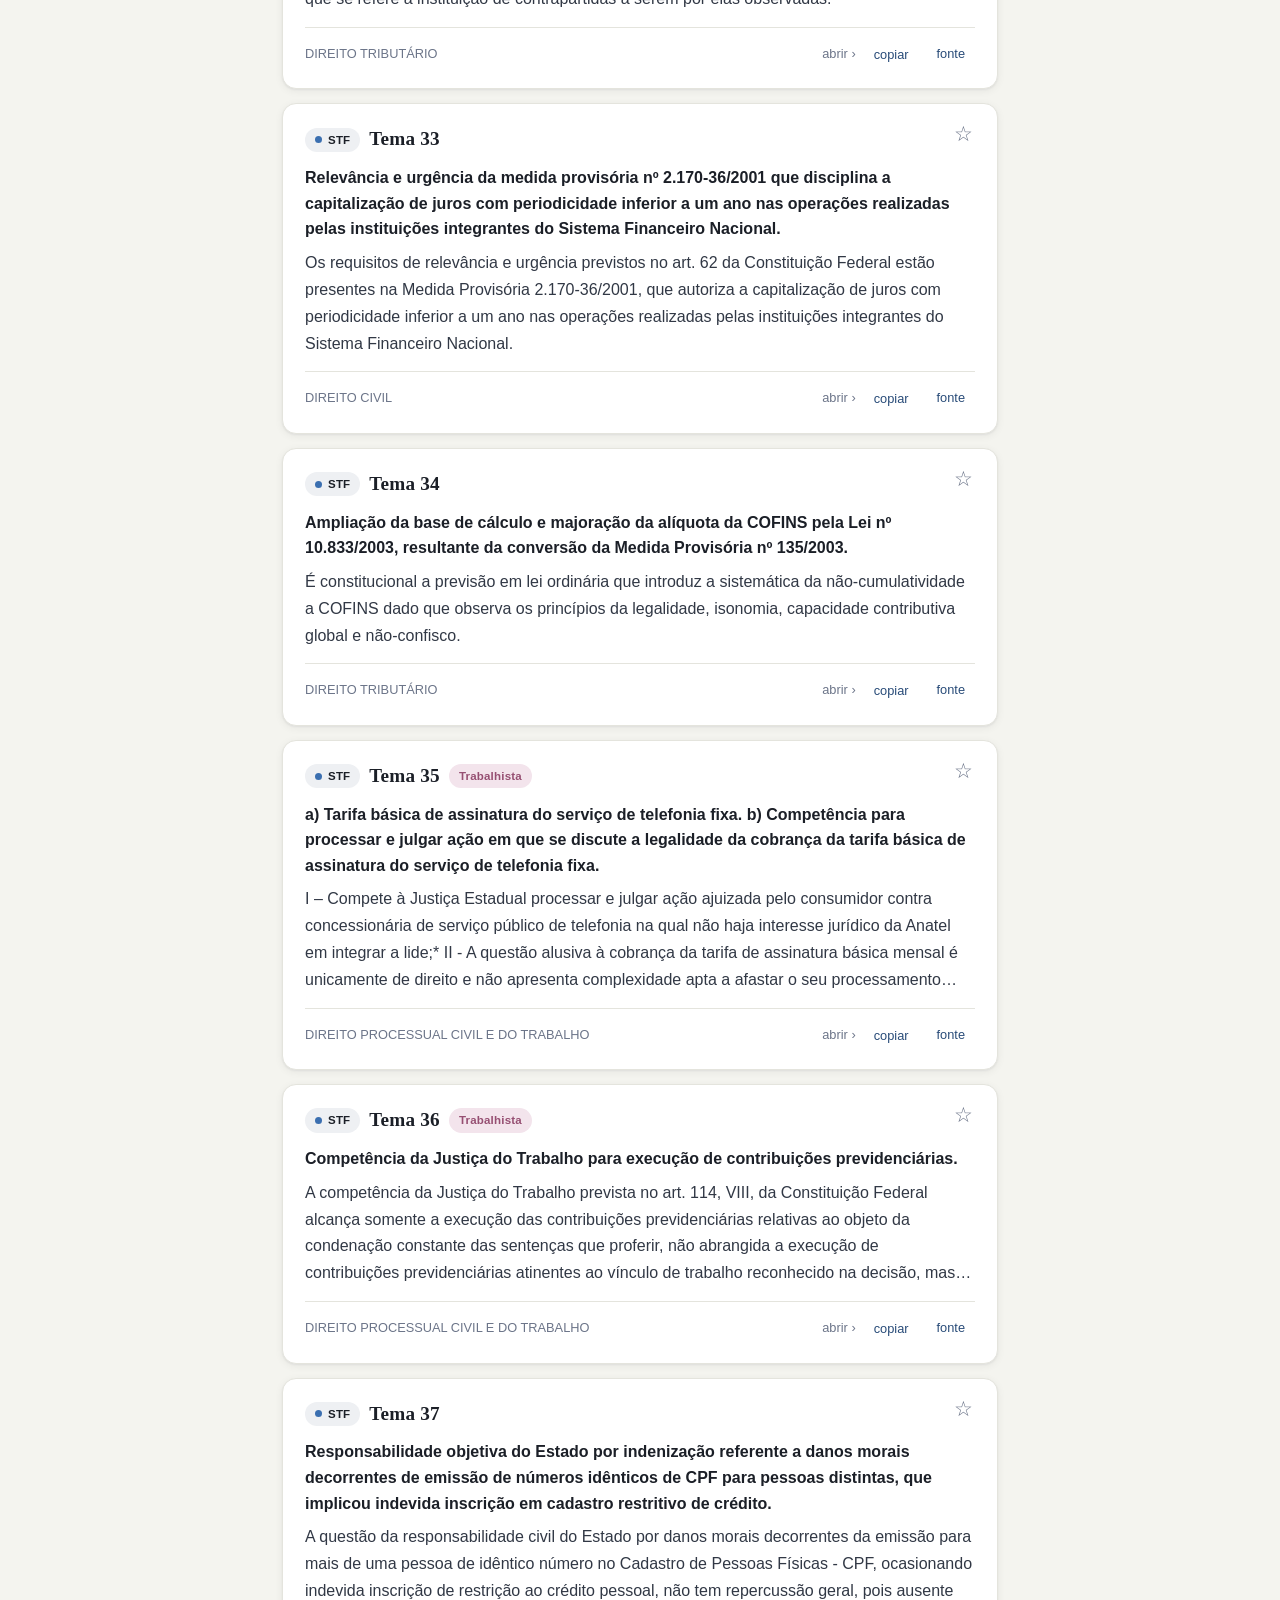
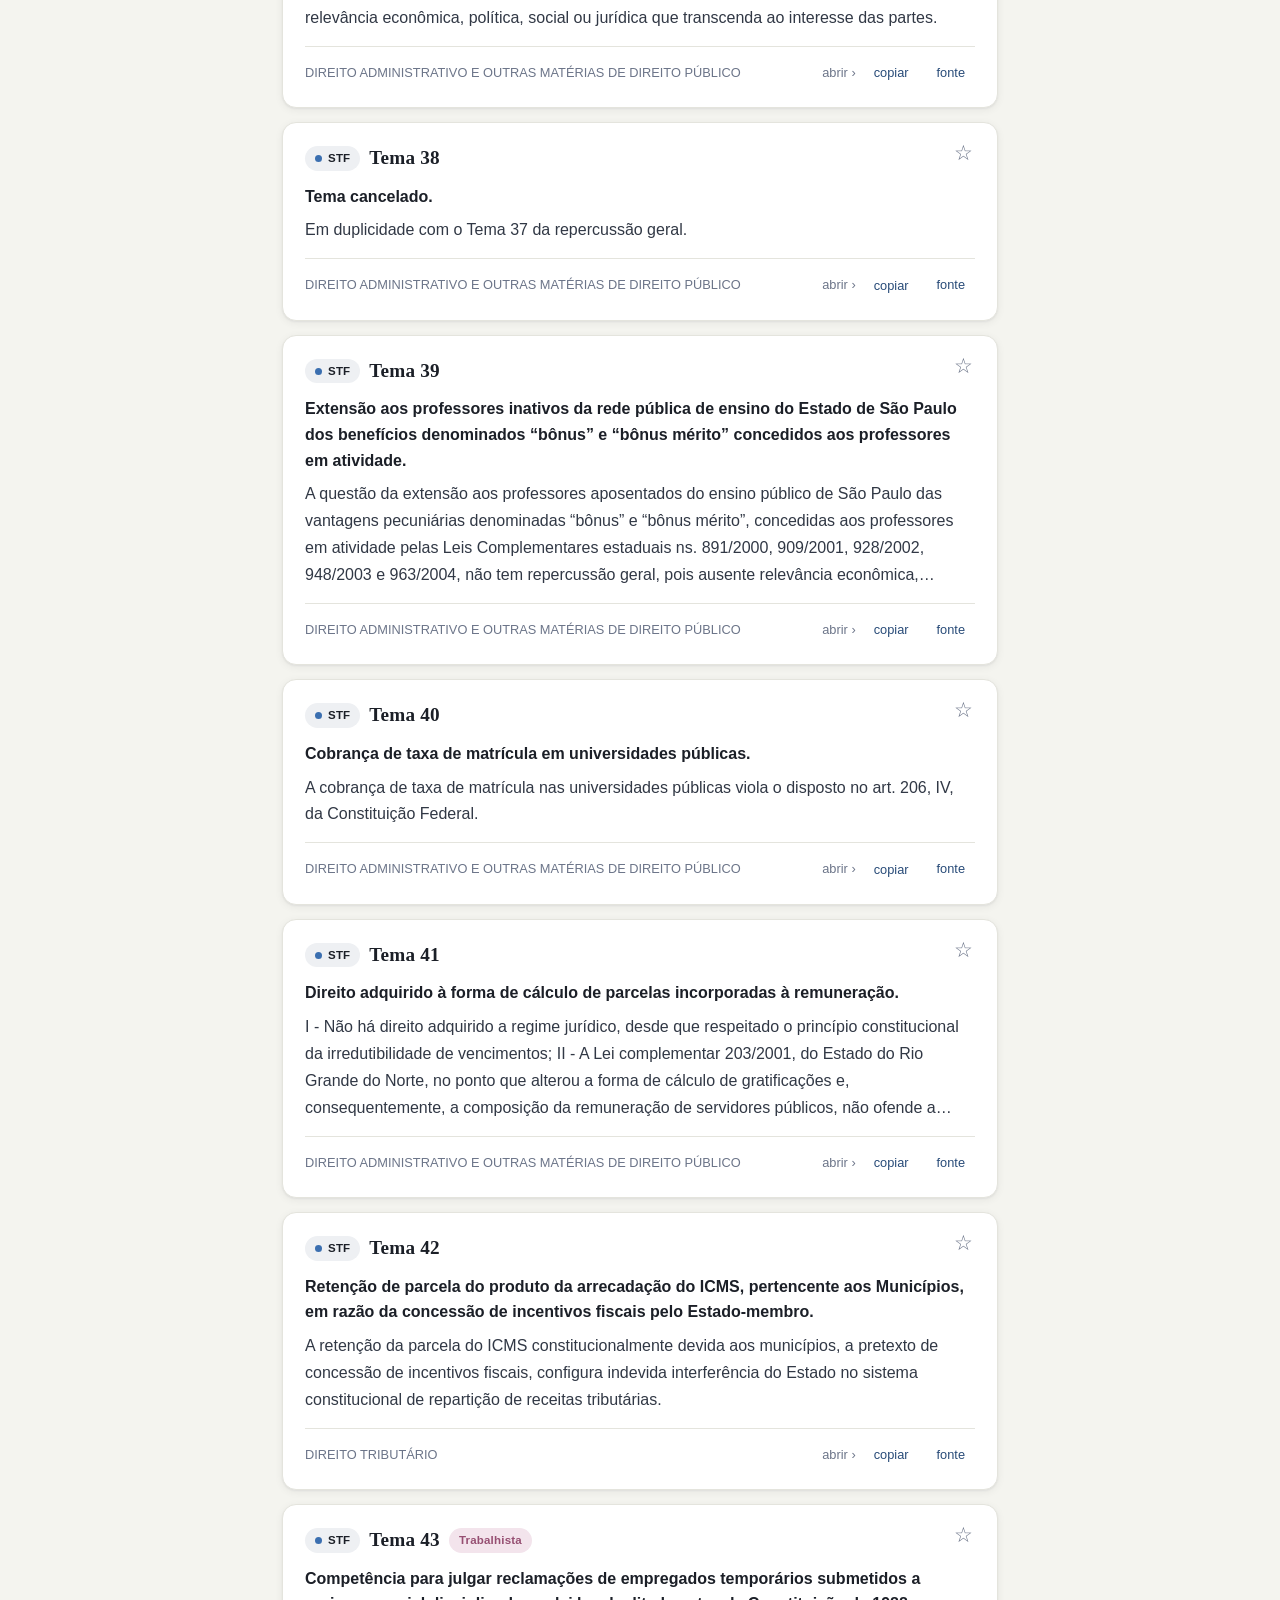
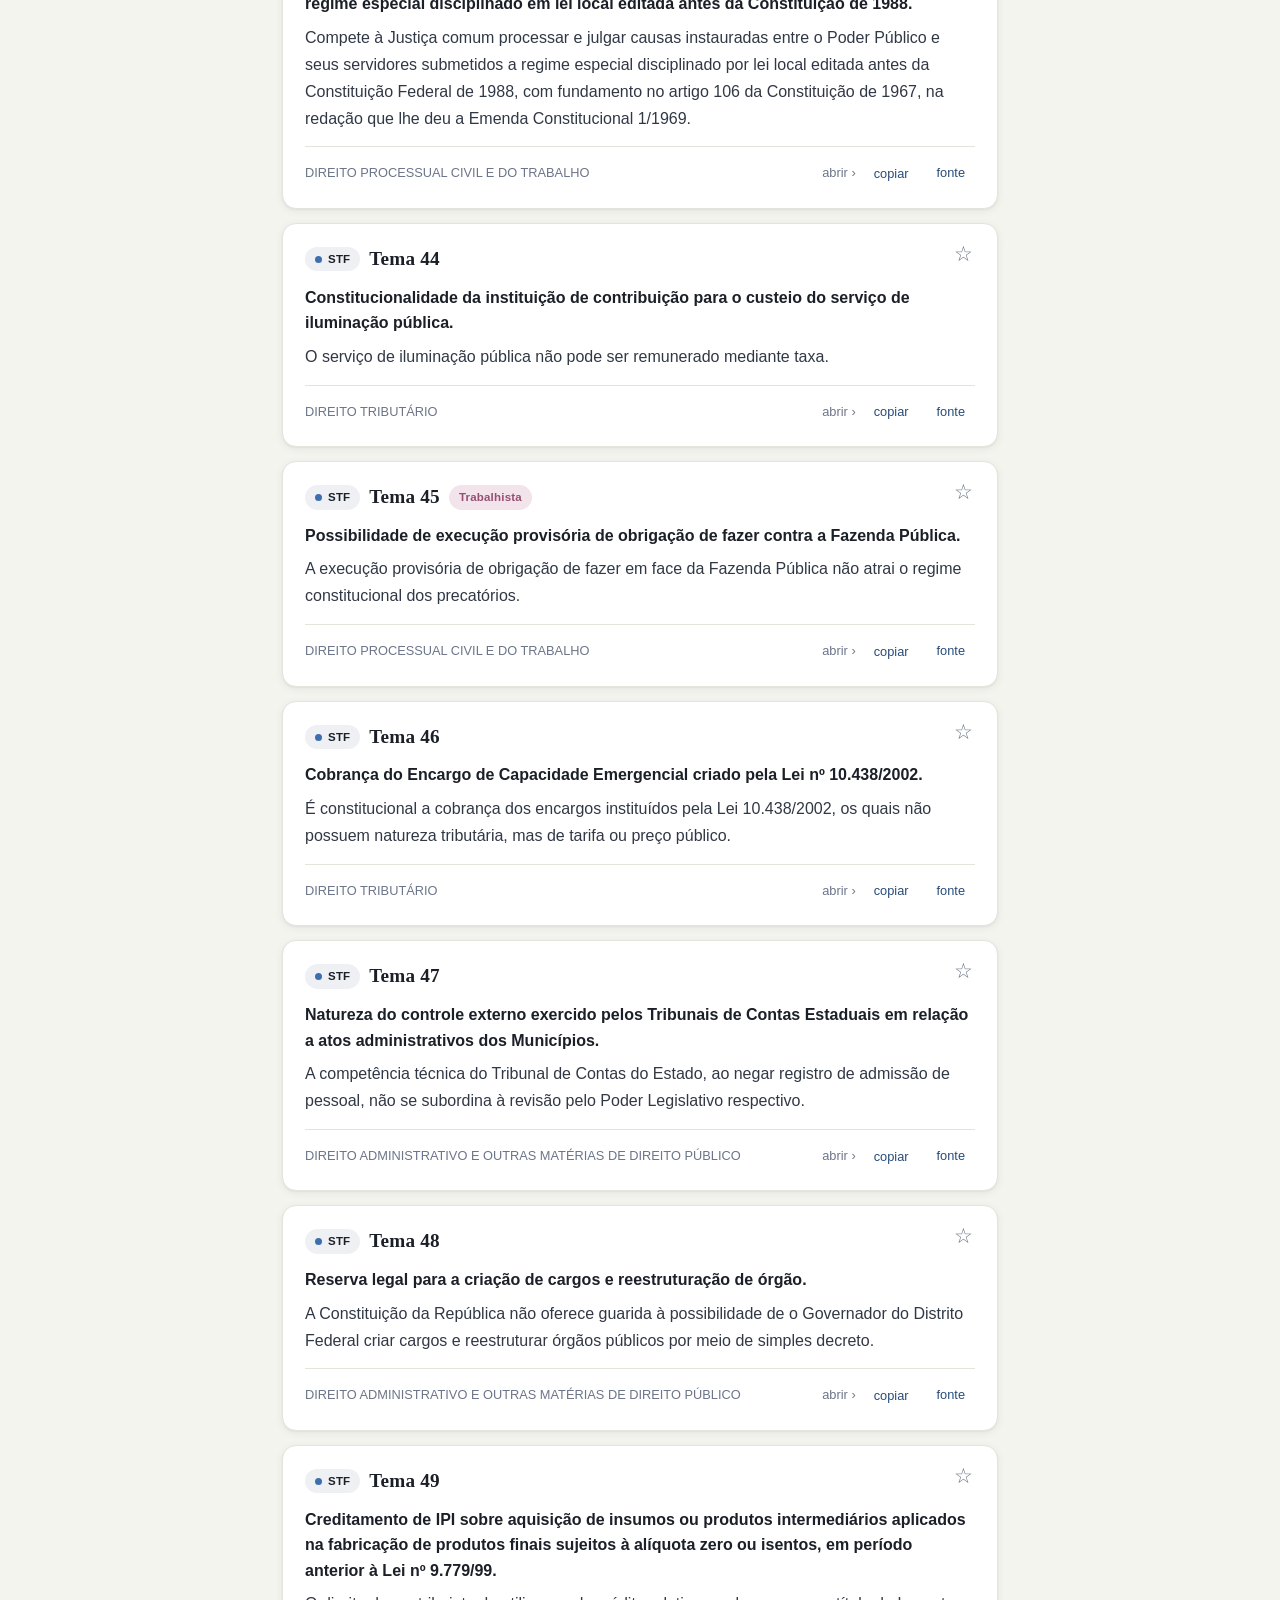
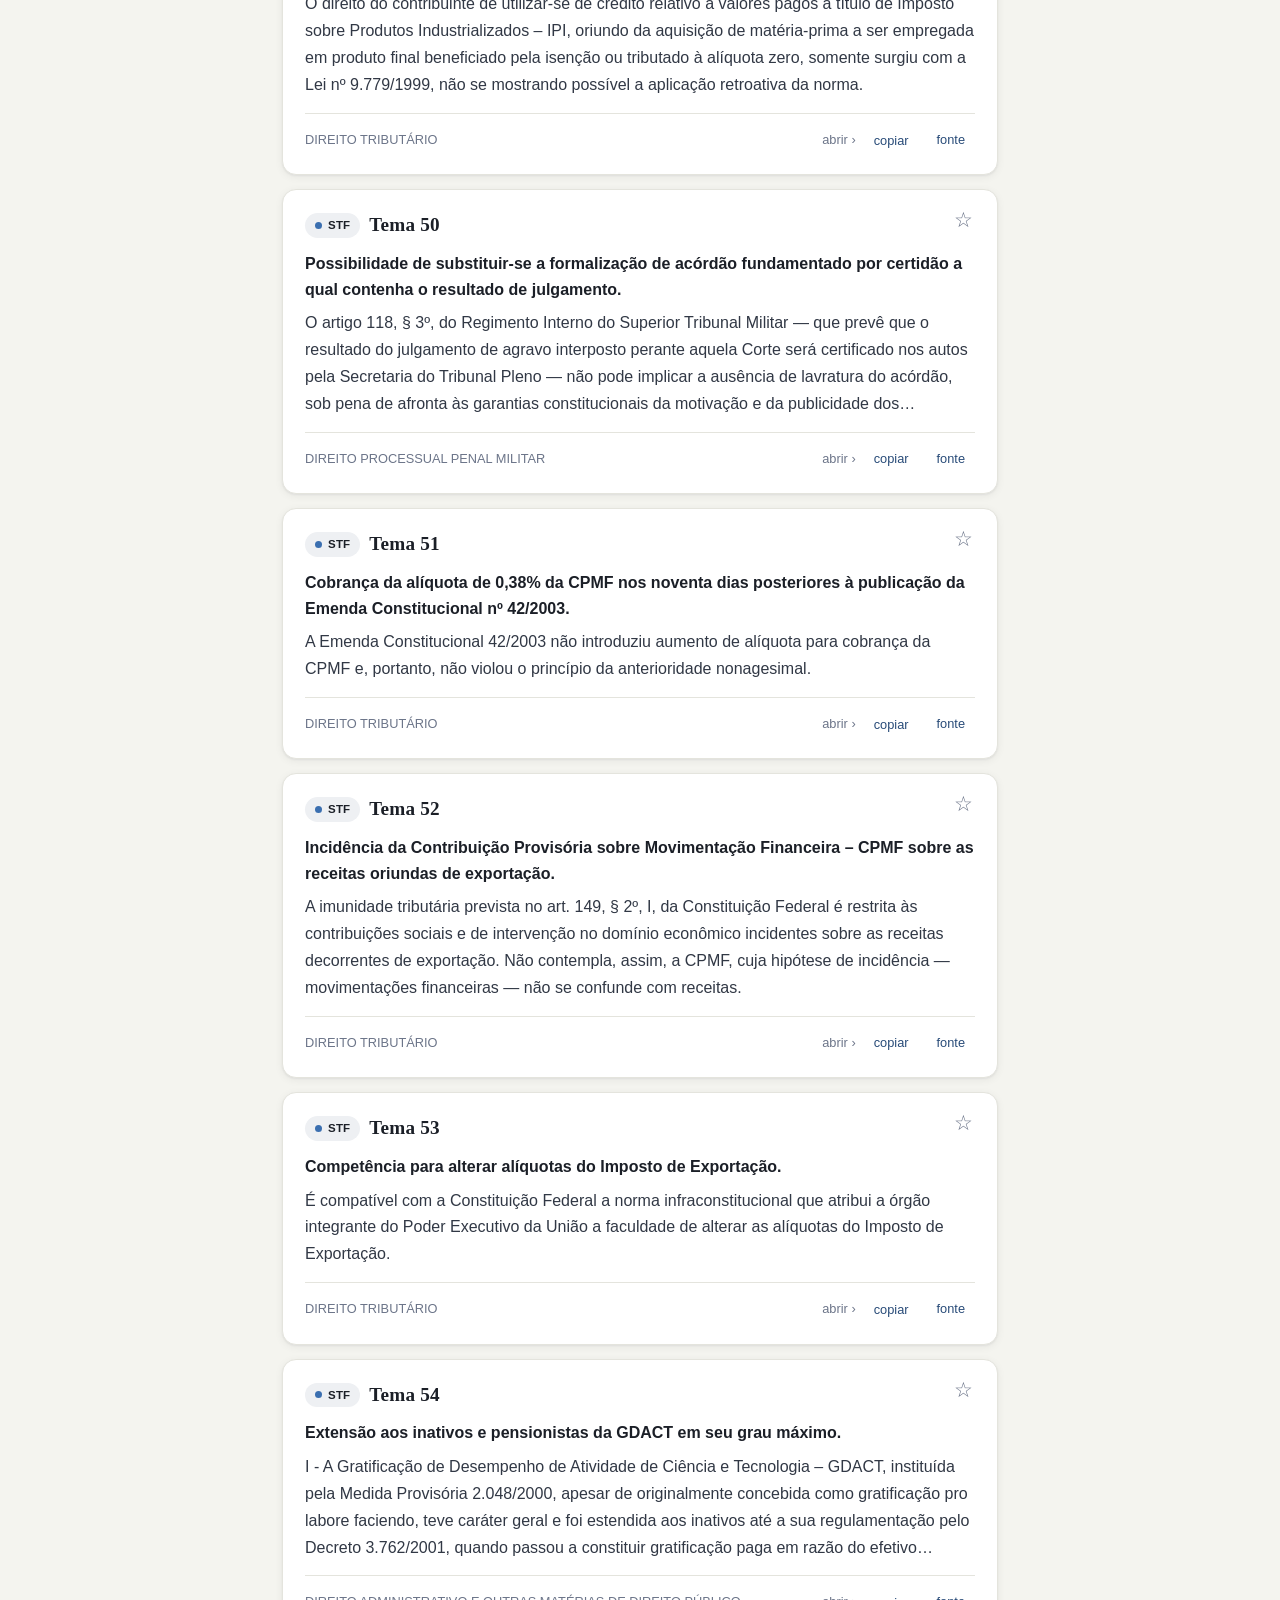
==== commit 98bb45bc: "Adiciona Súmulas do TJSC (68) — Sul quase fechado - 68 súmulas do TJSC (61 vigentes + 7 revogadas), " ====
--- a/index.html
+++ b/index.html
@@ -5,7 +5,7 @@
   <meta name="viewport" content="width=device-width, initial-scale=1.0" />
   <title>Jurisprudência — Súmulas e Julgados</title>
   <meta name="theme-color" content="#284b78" />
-  <meta name="description" content="Consulta offline de súmulas e julgados (STF, STJ, TST, TJSP, TJRJ, TJMG, TJES, TJRS)." />
+  <meta name="description" content="Consulta offline de súmulas e julgados (STF, STJ, TST, TJSP, TJRJ, TJMG, TJES, TJRS, TJSC)." />
   <link rel="manifest" href="manifest.webmanifest" />
   <link rel="icon" type="image/svg+xml" href="icon.svg" />
   <link rel="apple-touch-icon" href="icon-512.png" />
@@ -21,7 +21,7 @@
         <span class="brand-mark">§</span>
         <div>
           <h1>Jurisprudência</h1>
-          <p class="subtitle">Súmulas e julgados — STF · STJ · TST · TJSP · TJRJ · TJMG · TJES · TJRS</p>
+          <p class="subtitle">Súmulas e julgados — STF · STJ · TST · TJSP · TJRJ · TJMG · TJES · TJRS · TJSC</p>
         </div>
       </div>
       <div class="topbar-right">
@@ -109,6 +109,7 @@
   <script src="data/tjmg-sumulas.js"></script>
   <script src="data/tjes-sumulas.js"></script>
   <script src="data/tjrs-sumulas.js"></script>
+  <script src="data/tjsc-sumulas.js"></script>
   <script src="app.js"></script>
 
   <!-- PWA: registra o service worker para uso offline e instalação -->
--- a/styles.css
+++ b/styles.css
@@ -24,6 +24,7 @@
   --tjmg: #2f8f9d;
   --tjes: #b0576a;
   --tjrs: #5b6fb0;
+  --tjsc: #6f8f2f;
 
   --mat-consumidor-bg: #f6ecda;
   --mat-consumidor-fg: #946517;
@@ -66,6 +67,7 @@
   --tjmg: #4bb3c2;
   --tjes: #d0788c;
   --tjrs: #8090d8;
+  --tjsc: #9cbe4a;
 
   --mat-consumidor-bg: rgba(224, 164, 88, 0.16);
   --mat-consumidor-fg: #e0a458;
@@ -349,6 +351,7 @@
 .tag-tribunal[data-t="TJMG"]::before { background: var(--tjmg); }
 .tag-tribunal[data-t="TJES"]::before { background: var(--tjes); }
 .tag-tribunal[data-t="TJRS"]::before { background: var(--tjrs); }
+.tag-tribunal[data-t="TJSC"]::before { background: var(--tjsc); }
 
 .tag-num { display: none; } /* substituída por .card-num */
 .tag-materia[data-m="Consumidor"] { background: var(--mat-consumidor-bg); color: var(--mat-consumidor-fg); }
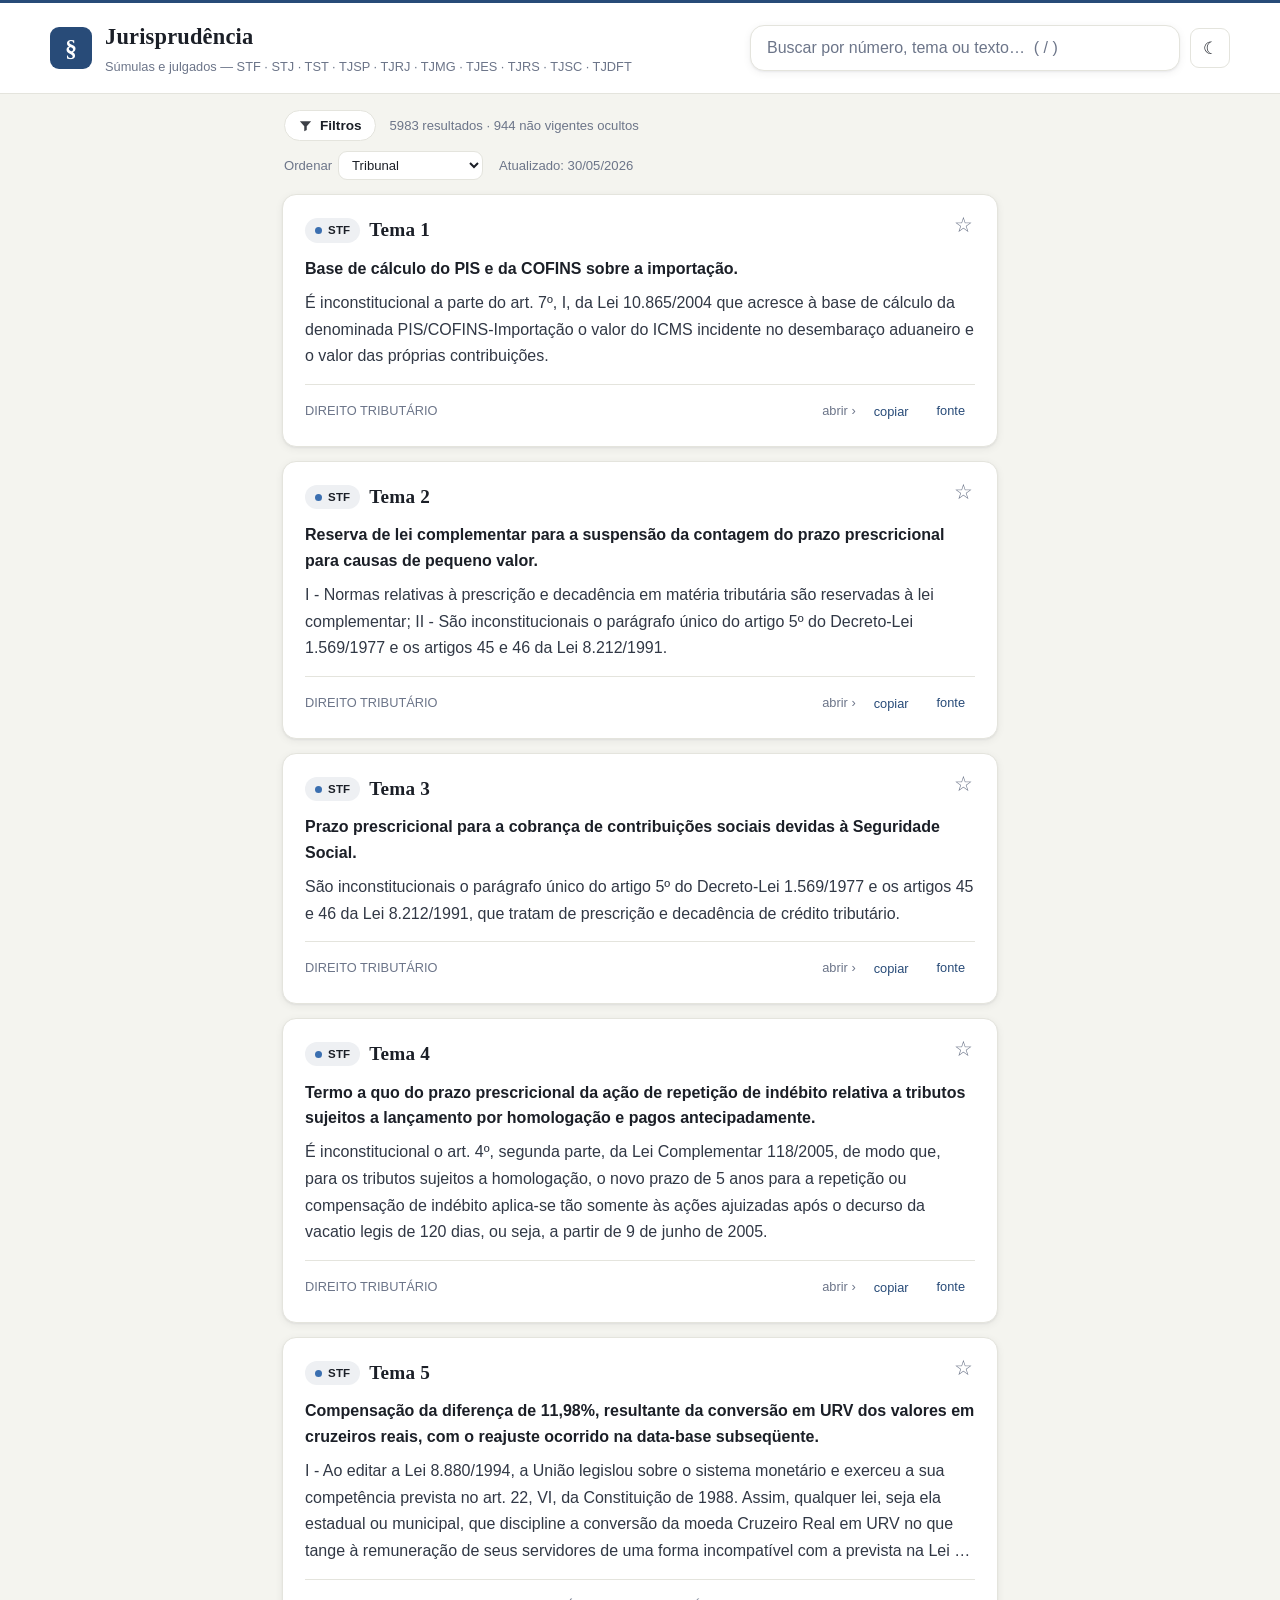
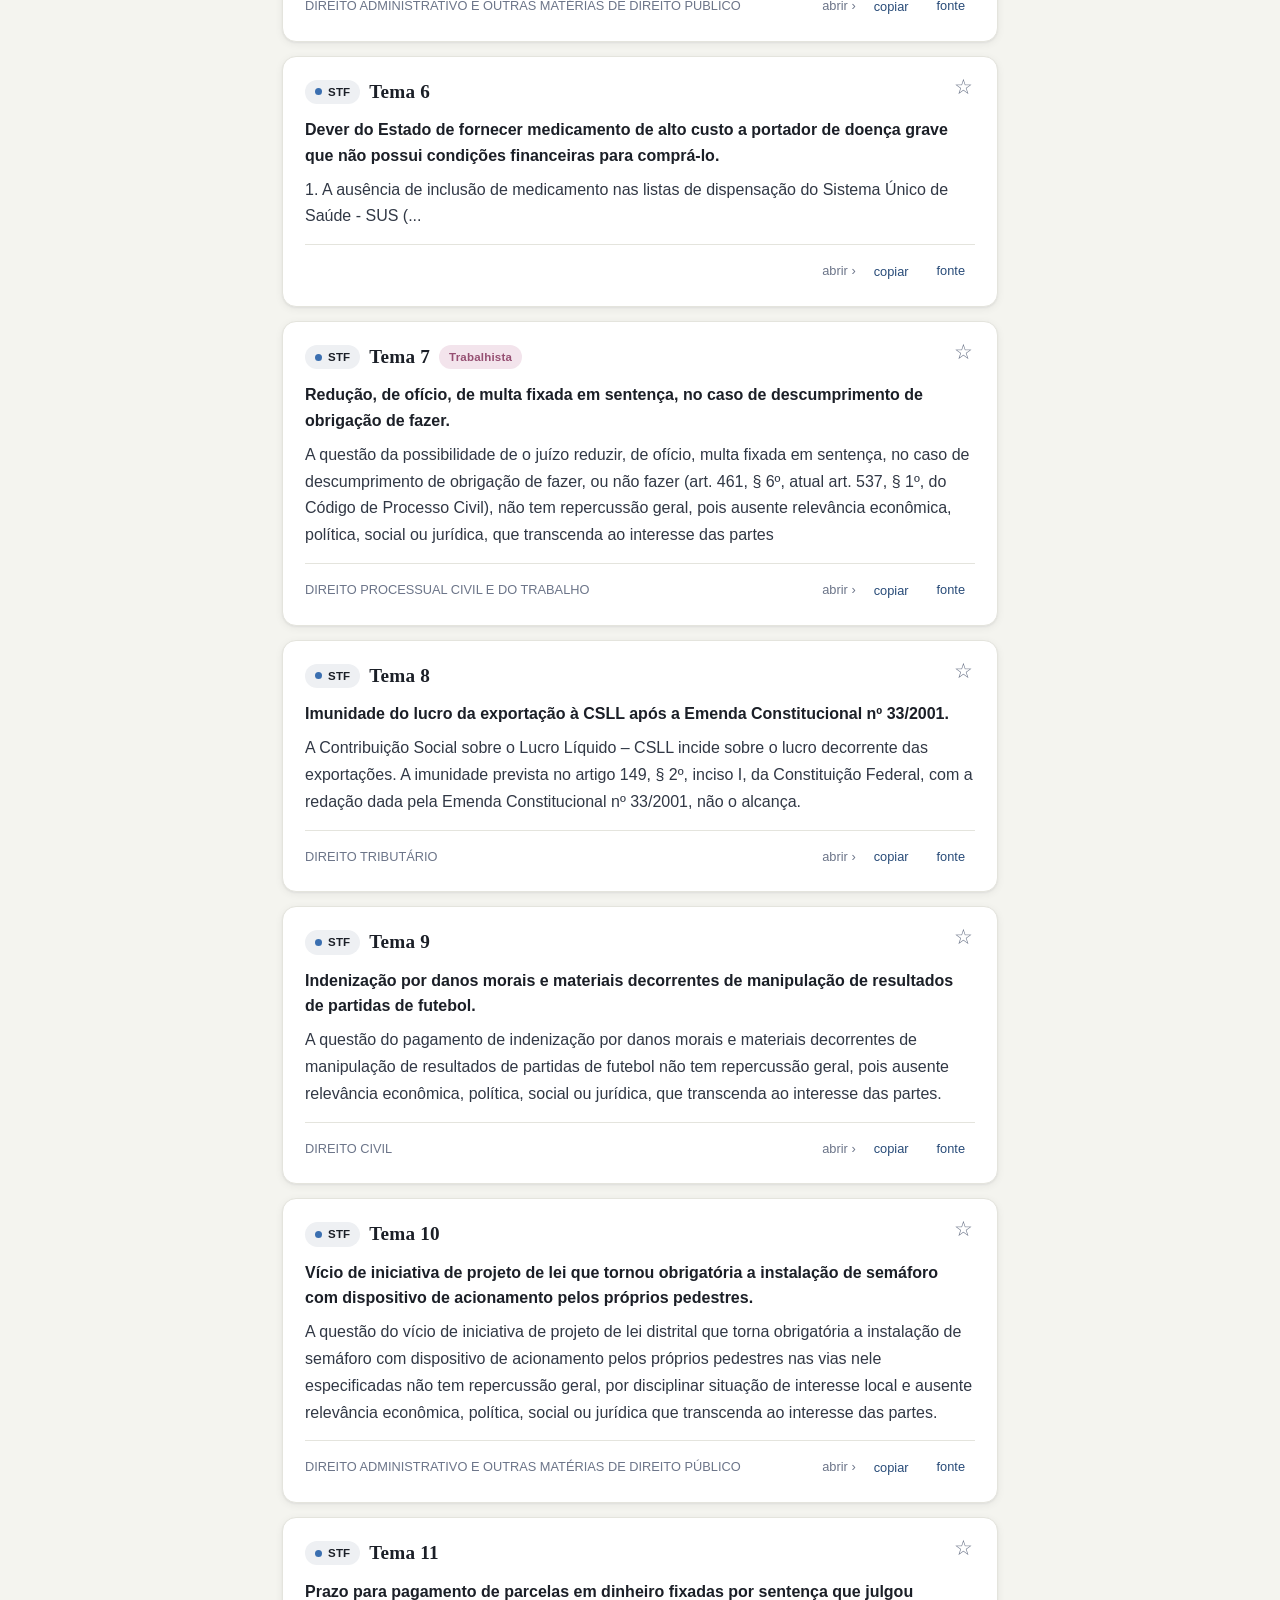
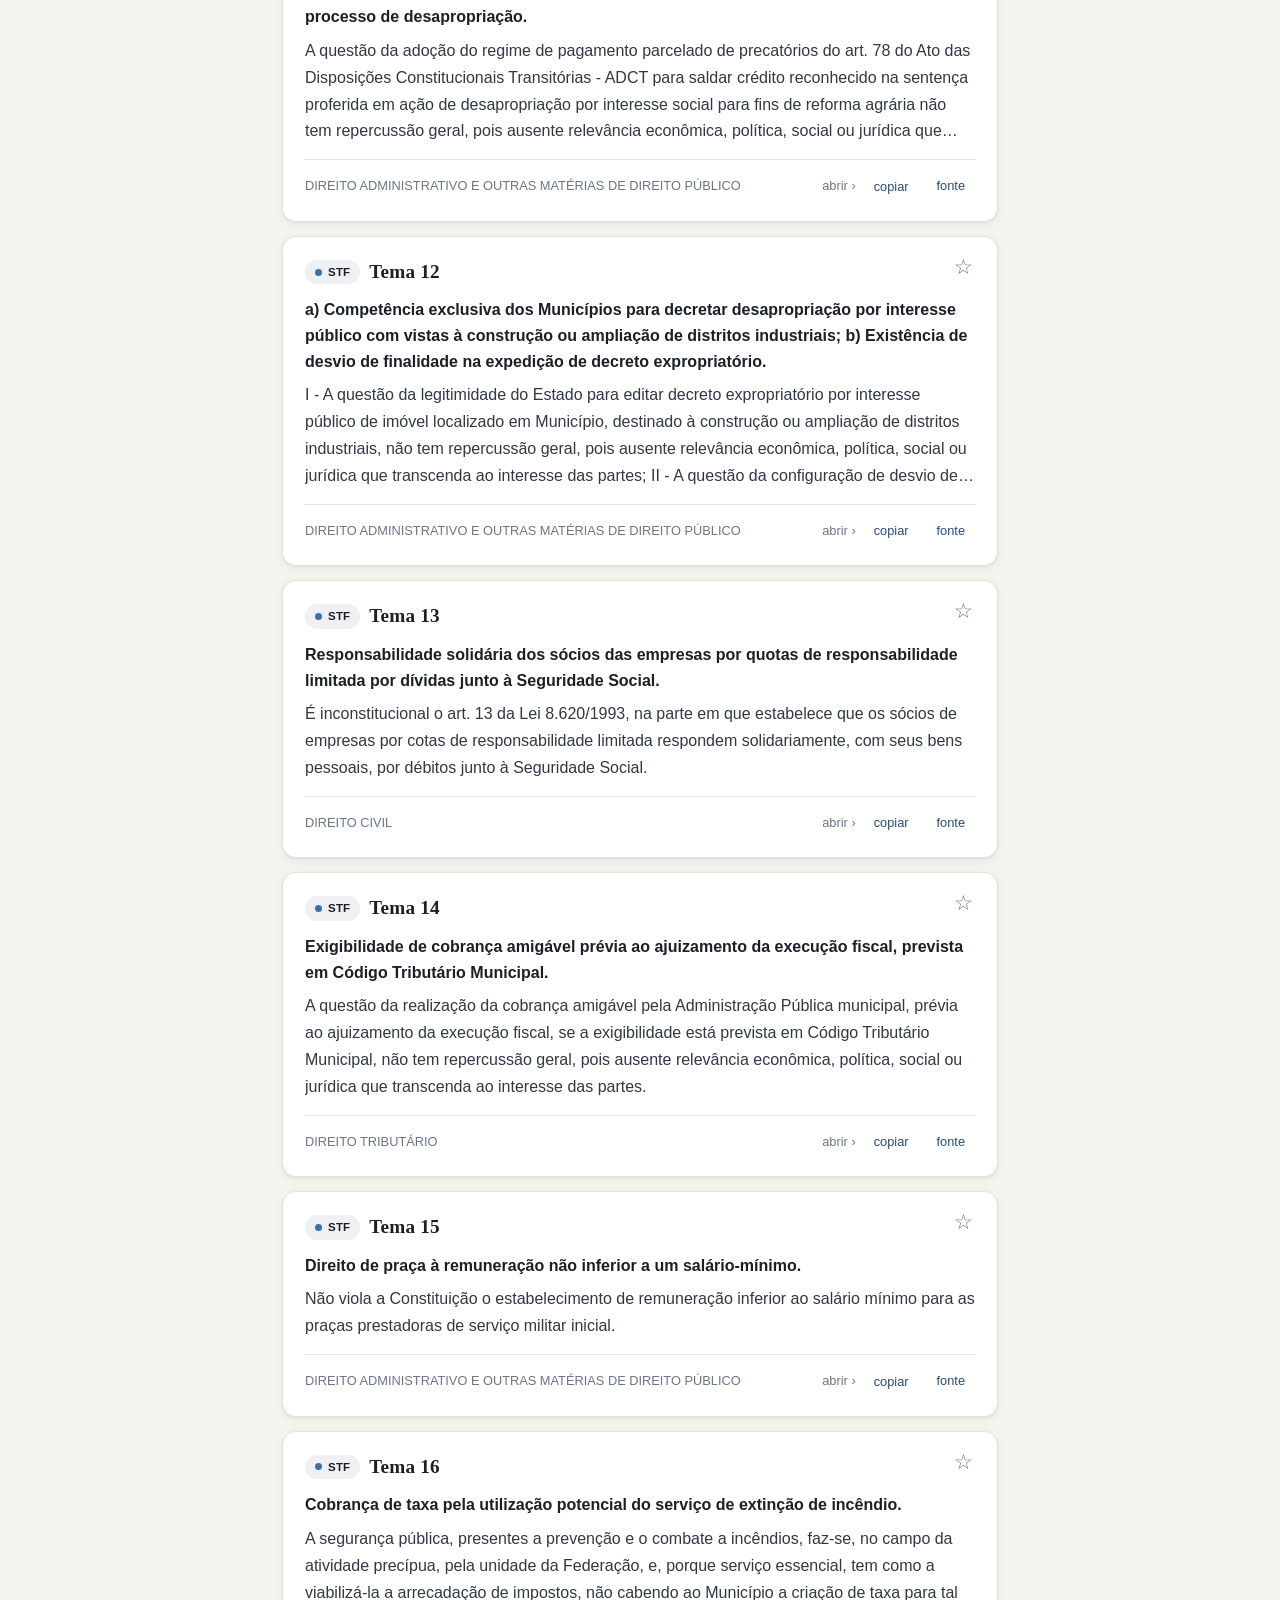
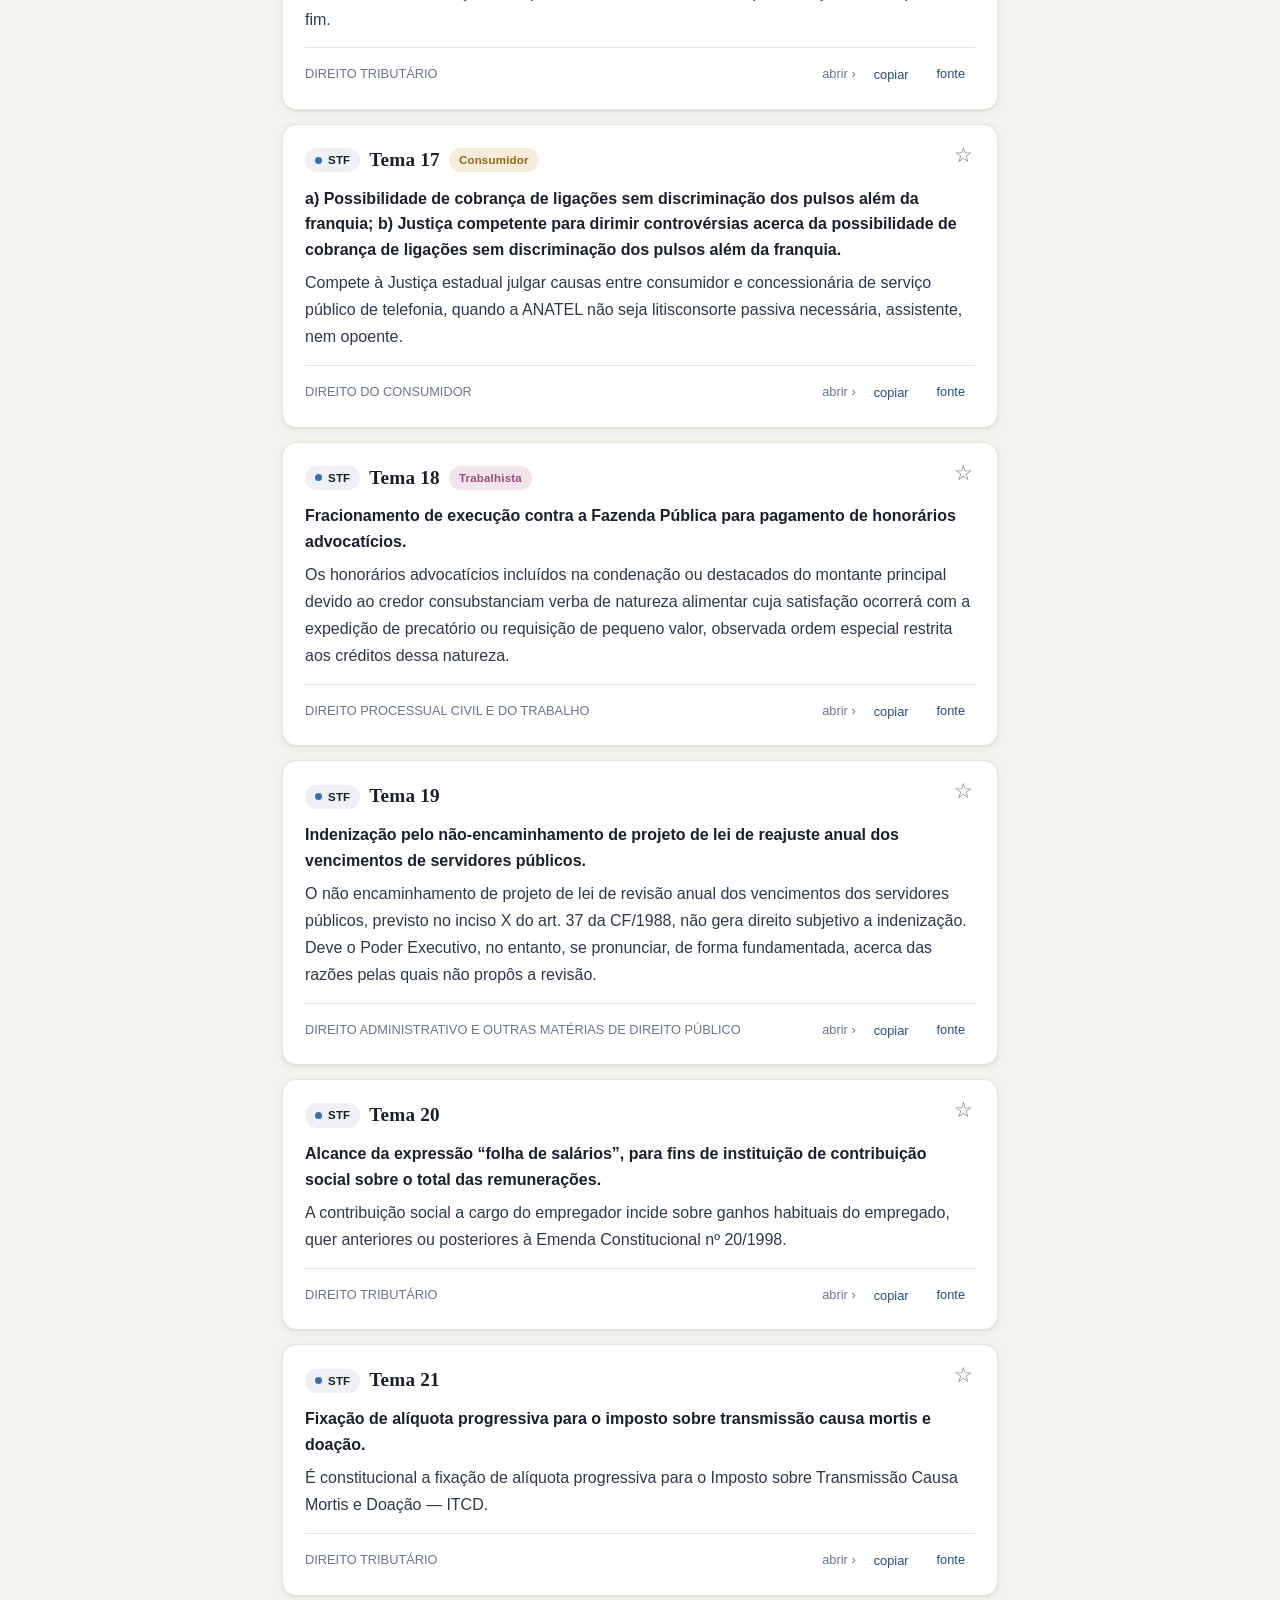
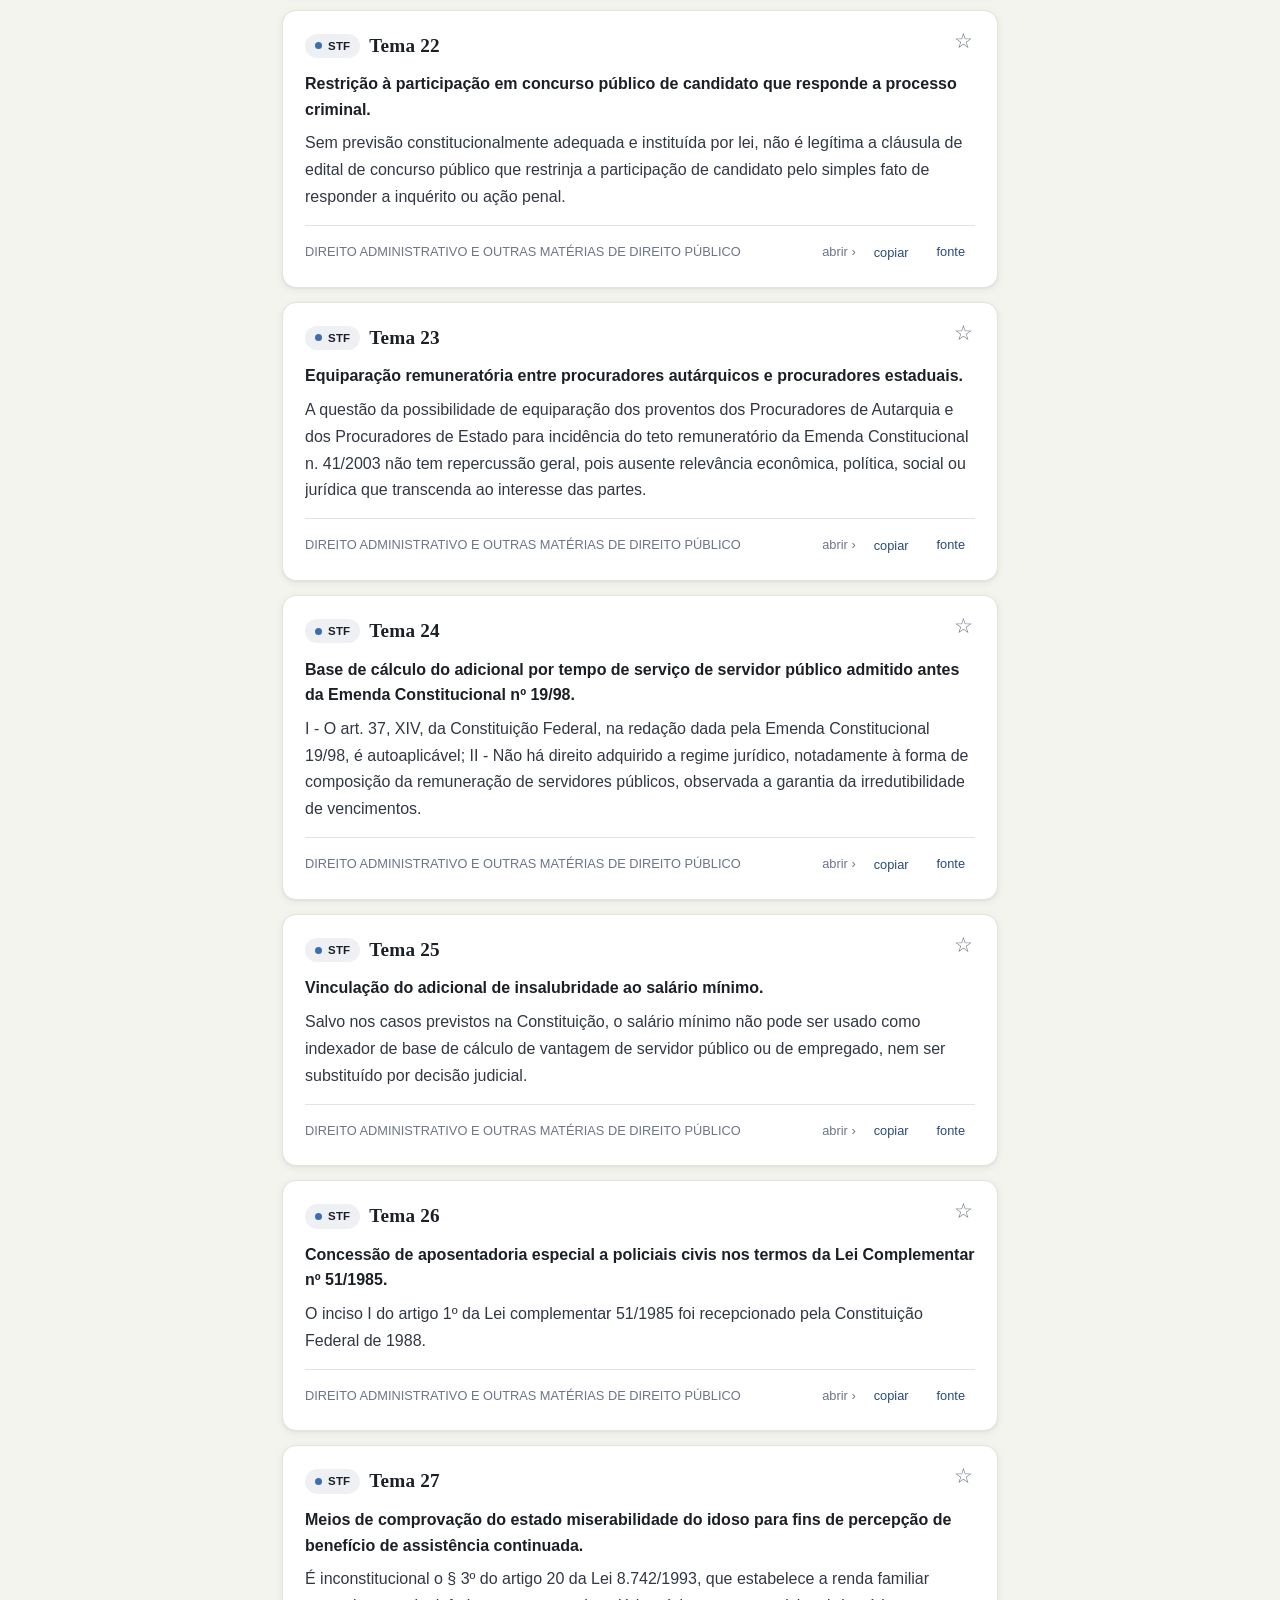
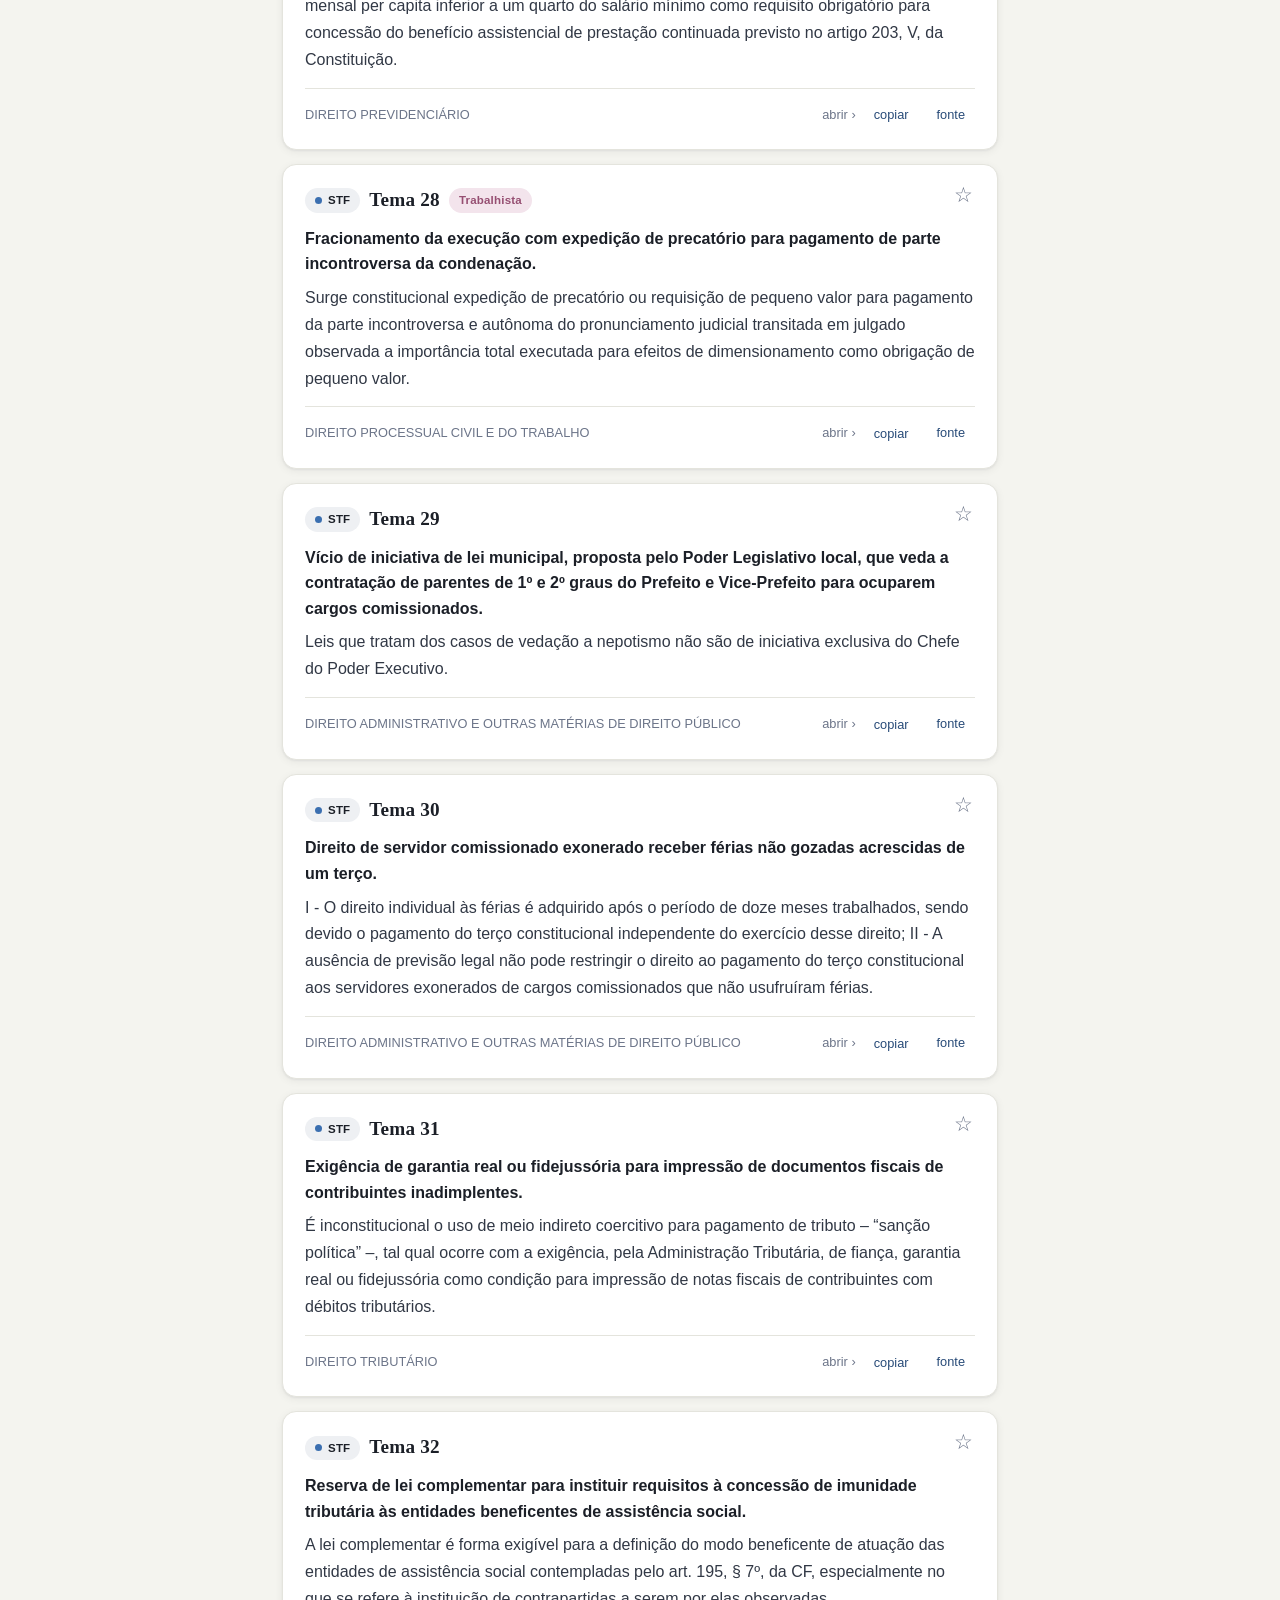
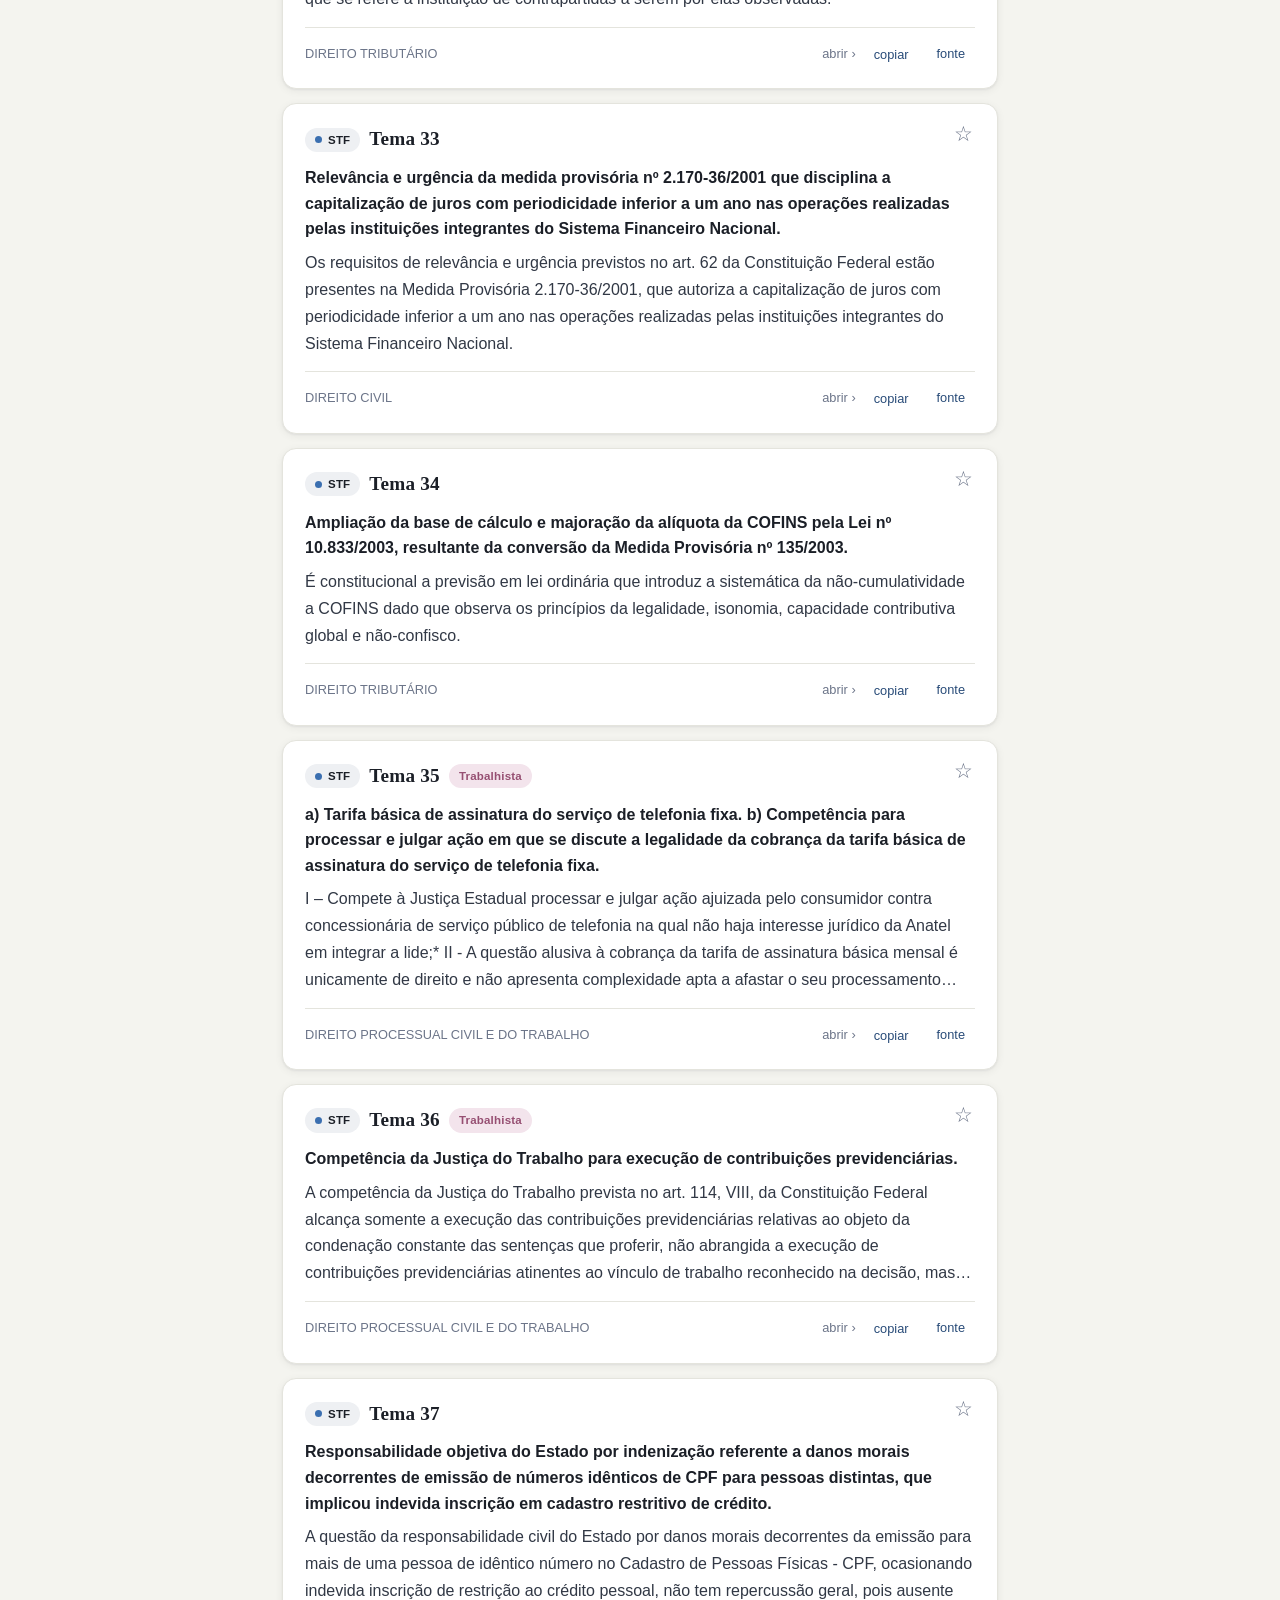
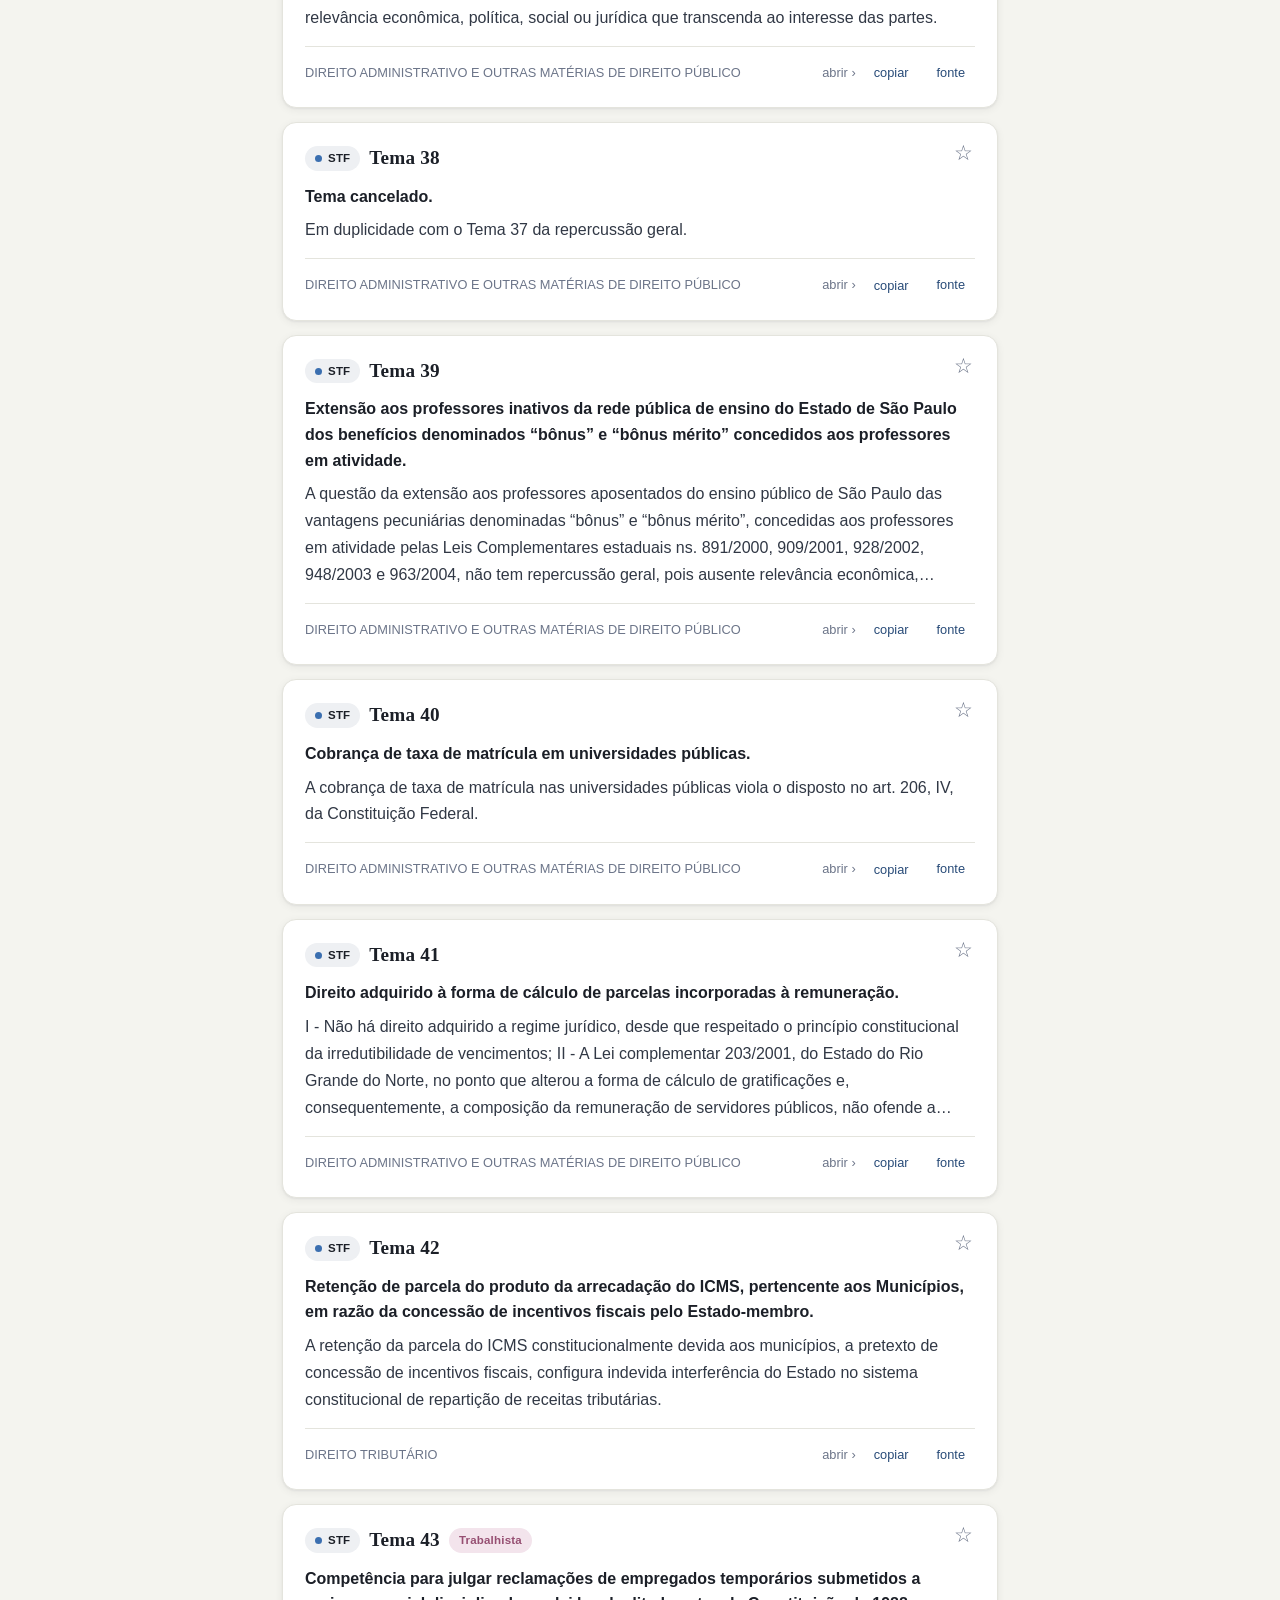
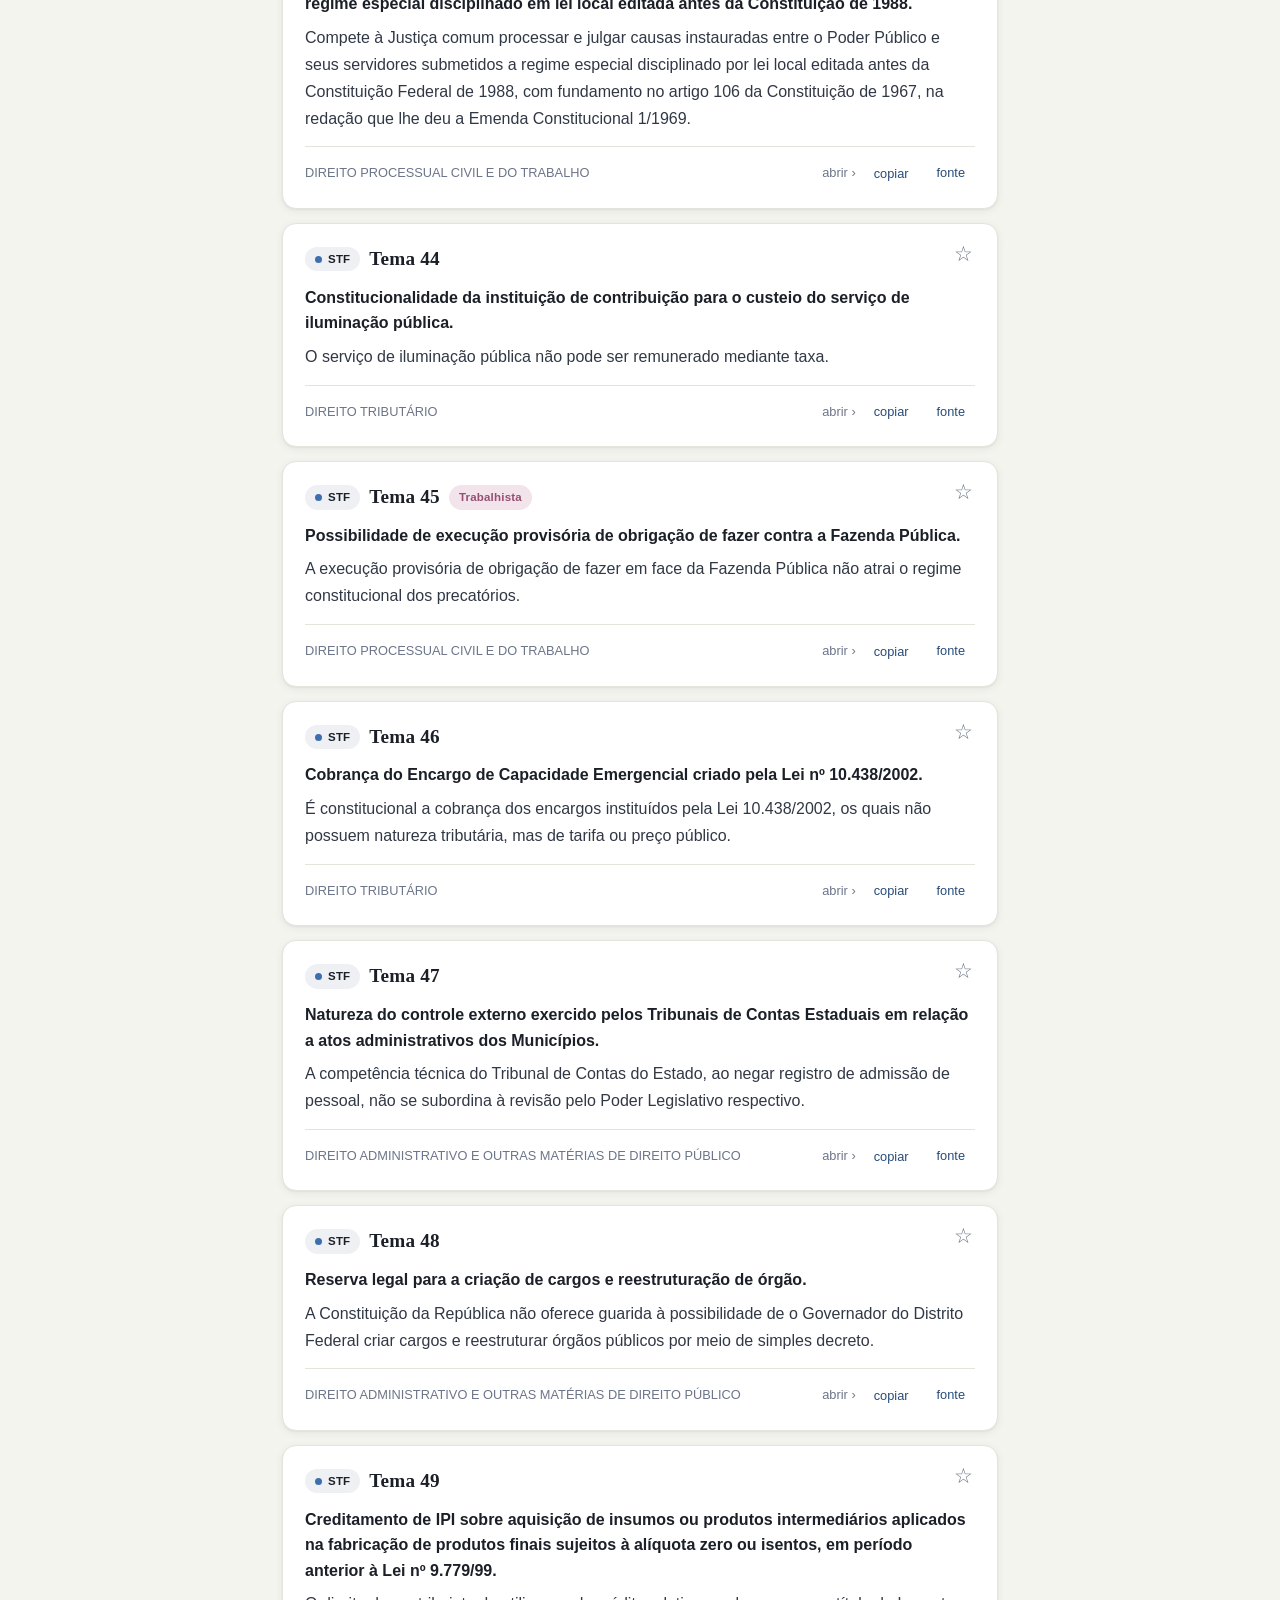
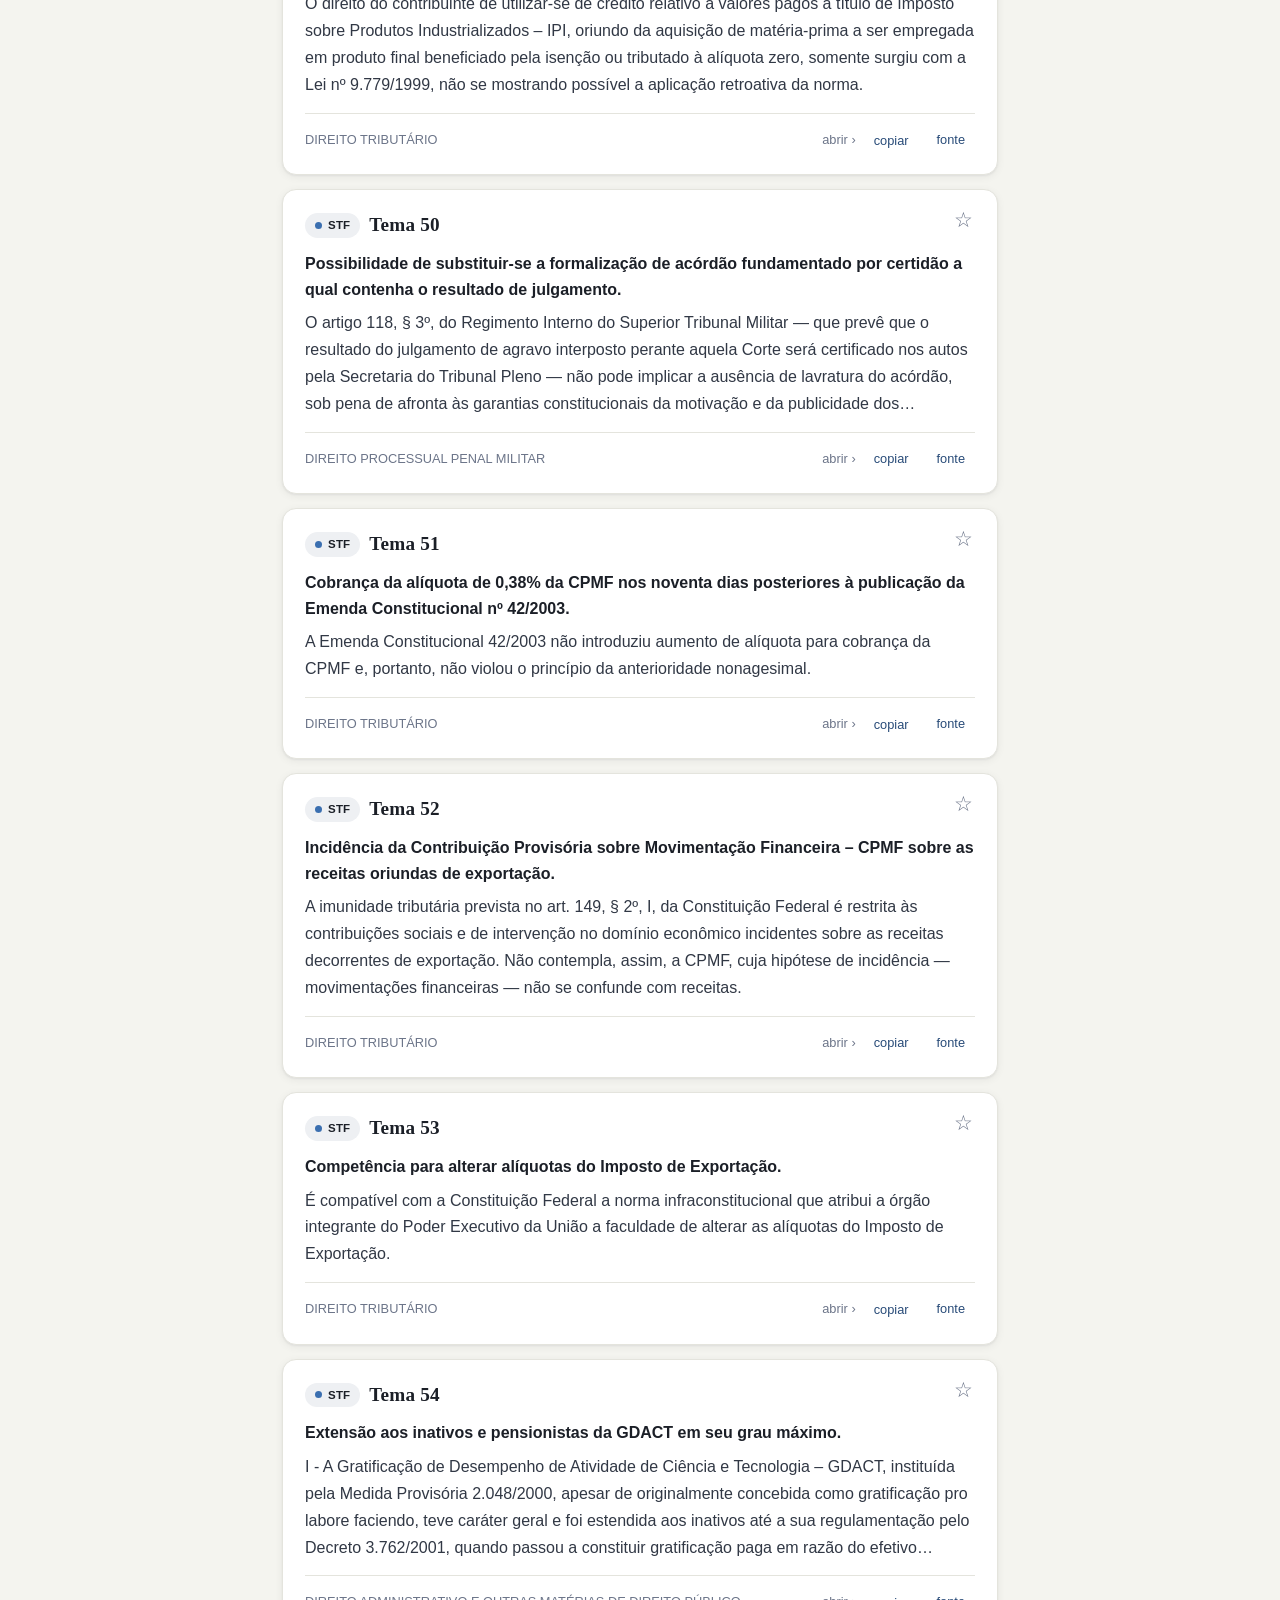
==== commit 16279b05: "Adiciona Súmulas do TJDFT (71) — Centro-Oeste começa - 71 súmulas do TJDFT: 29 do Pleno + 42 dos Jui" ====
--- a/index.html
+++ b/index.html
@@ -5,7 +5,7 @@
   <meta name="viewport" content="width=device-width, initial-scale=1.0" />
   <title>Jurisprudência — Súmulas e Julgados</title>
   <meta name="theme-color" content="#284b78" />
-  <meta name="description" content="Consulta offline de súmulas e julgados (STF, STJ, TST, TJSP, TJRJ, TJMG, TJES, TJRS, TJSC)." />
+  <meta name="description" content="Consulta offline de súmulas e julgados (STF, STJ, TST, TJSP, TJRJ, TJMG, TJES, TJRS, TJSC, TJDFT)." />
   <link rel="manifest" href="manifest.webmanifest" />
   <link rel="icon" type="image/svg+xml" href="icon.svg" />
   <link rel="apple-touch-icon" href="icon-512.png" />
@@ -21,7 +21,7 @@
         <span class="brand-mark">§</span>
         <div>
           <h1>Jurisprudência</h1>
-          <p class="subtitle">Súmulas e julgados — STF · STJ · TST · TJSP · TJRJ · TJMG · TJES · TJRS · TJSC</p>
+          <p class="subtitle">Súmulas e julgados — STF · STJ · TST · TJSP · TJRJ · TJMG · TJES · TJRS · TJSC · TJDFT</p>
         </div>
       </div>
       <div class="topbar-right">
@@ -110,6 +110,8 @@
   <script src="data/tjes-sumulas.js"></script>
   <script src="data/tjrs-sumulas.js"></script>
   <script src="data/tjsc-sumulas.js"></script>
+  <script src="data/tjdft-sumulas.js"></script>
+  <script src="data/tjdft-je-sumulas.js"></script>
   <script src="app.js"></script>
 
   <!-- PWA: registra o service worker para uso offline e instalação -->
--- a/styles.css
+++ b/styles.css
@@ -25,6 +25,7 @@
   --tjes: #b0576a;
   --tjrs: #5b6fb0;
   --tjsc: #6f8f2f;
+  --tjdft: #8455ad;
 
   --mat-consumidor-bg: #f6ecda;
   --mat-consumidor-fg: #946517;
@@ -68,6 +69,7 @@
   --tjes: #d0788c;
   --tjrs: #8090d8;
   --tjsc: #9cbe4a;
+  --tjdft: #b394de;
 
   --mat-consumidor-bg: rgba(224, 164, 88, 0.16);
   --mat-consumidor-fg: #e0a458;
@@ -352,6 +354,7 @@
 .tag-tribunal[data-t="TJES"]::before { background: var(--tjes); }
 .tag-tribunal[data-t="TJRS"]::before { background: var(--tjrs); }
 .tag-tribunal[data-t="TJSC"]::before { background: var(--tjsc); }
+.tag-tribunal[data-t="TJDFT"]::before { background: var(--tjdft); }
 
 .tag-num { display: none; } /* substituída por .card-num */
 .tag-materia[data-m="Consumidor"] { background: var(--mat-consumidor-bg); color: var(--mat-consumidor-fg); }
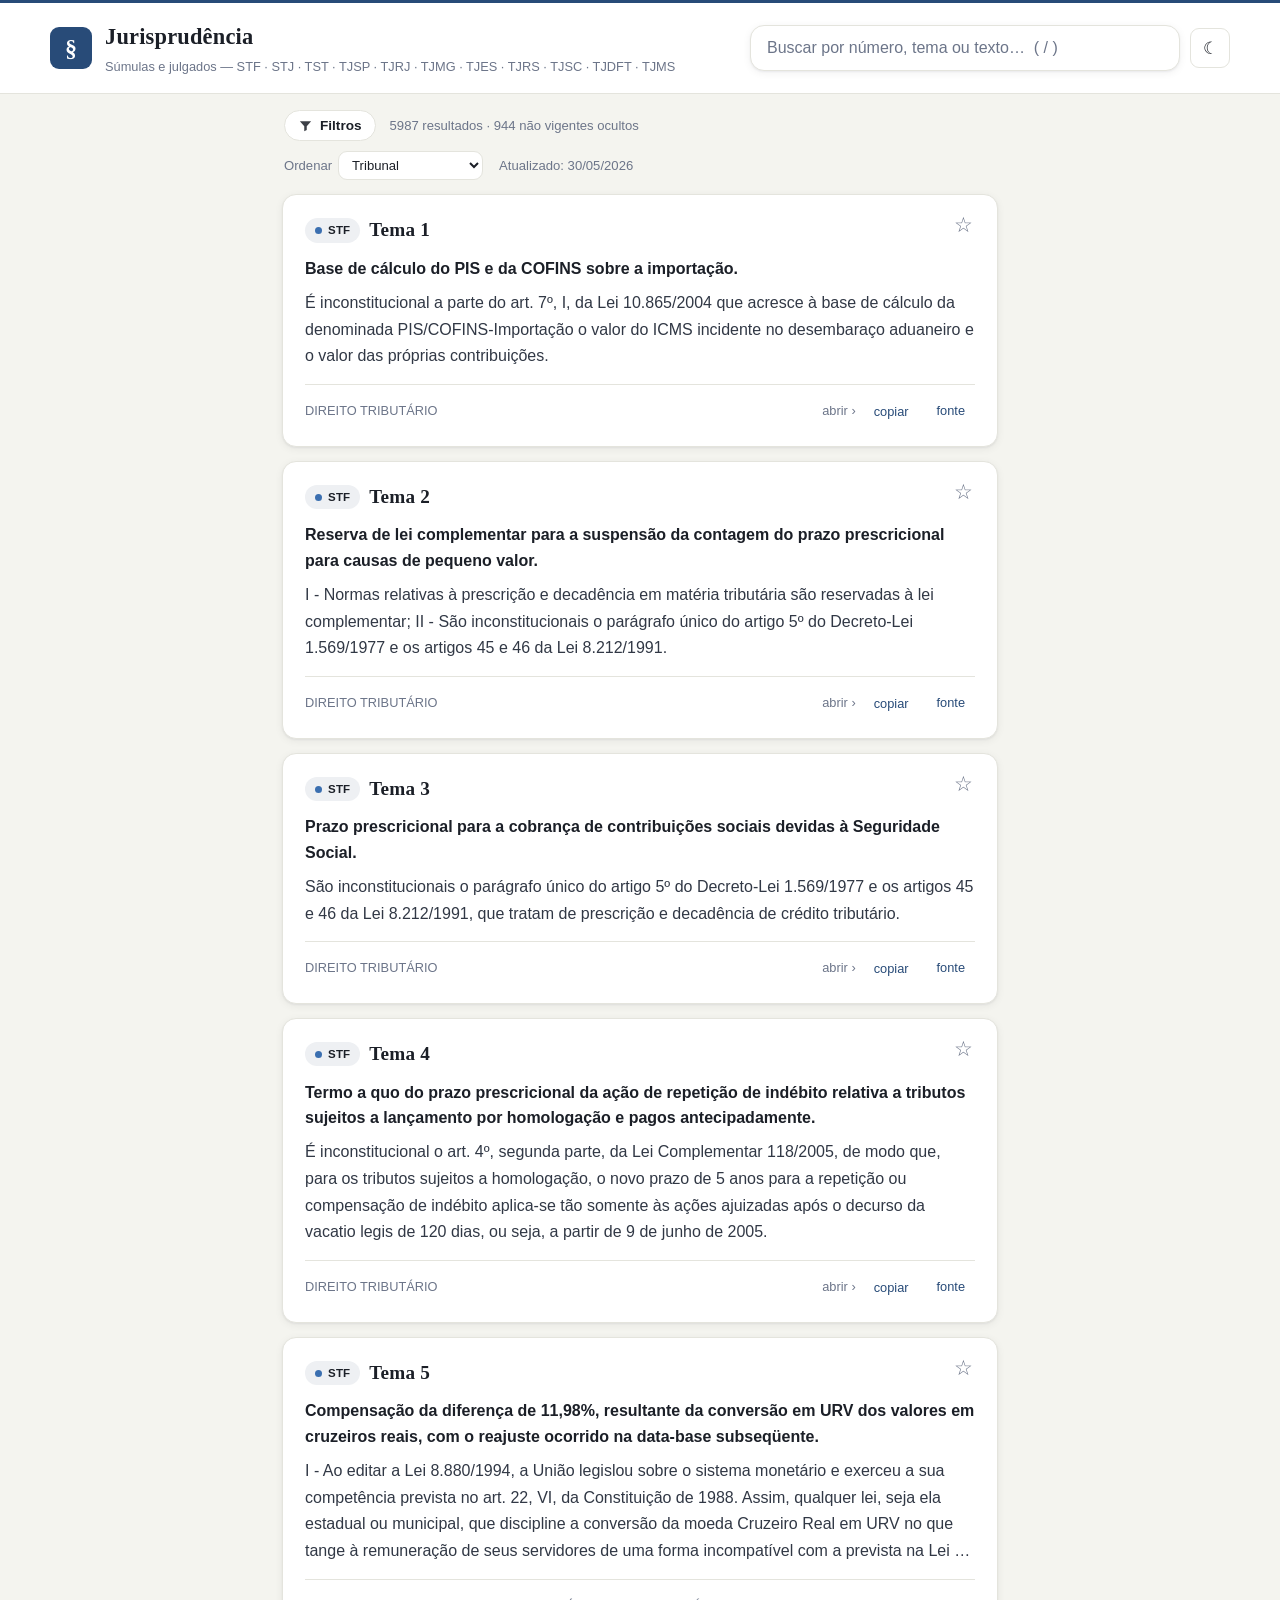
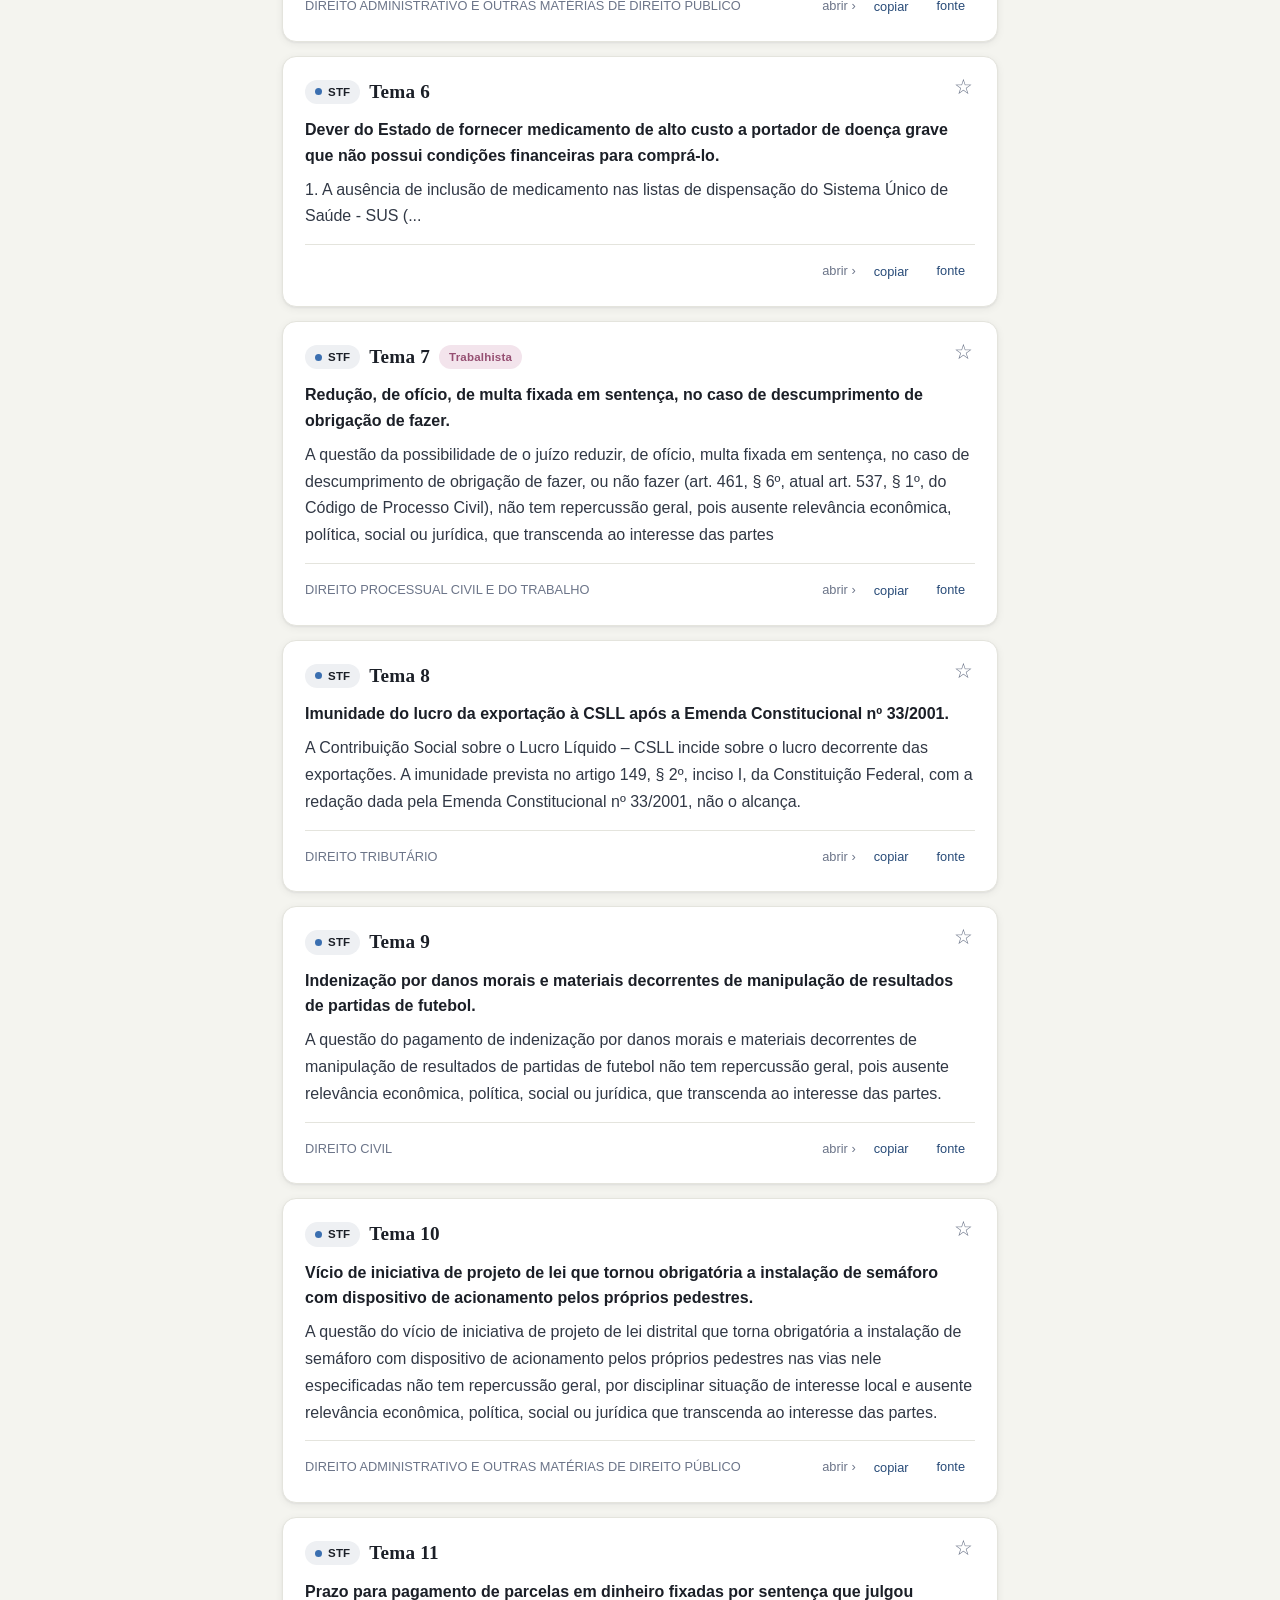
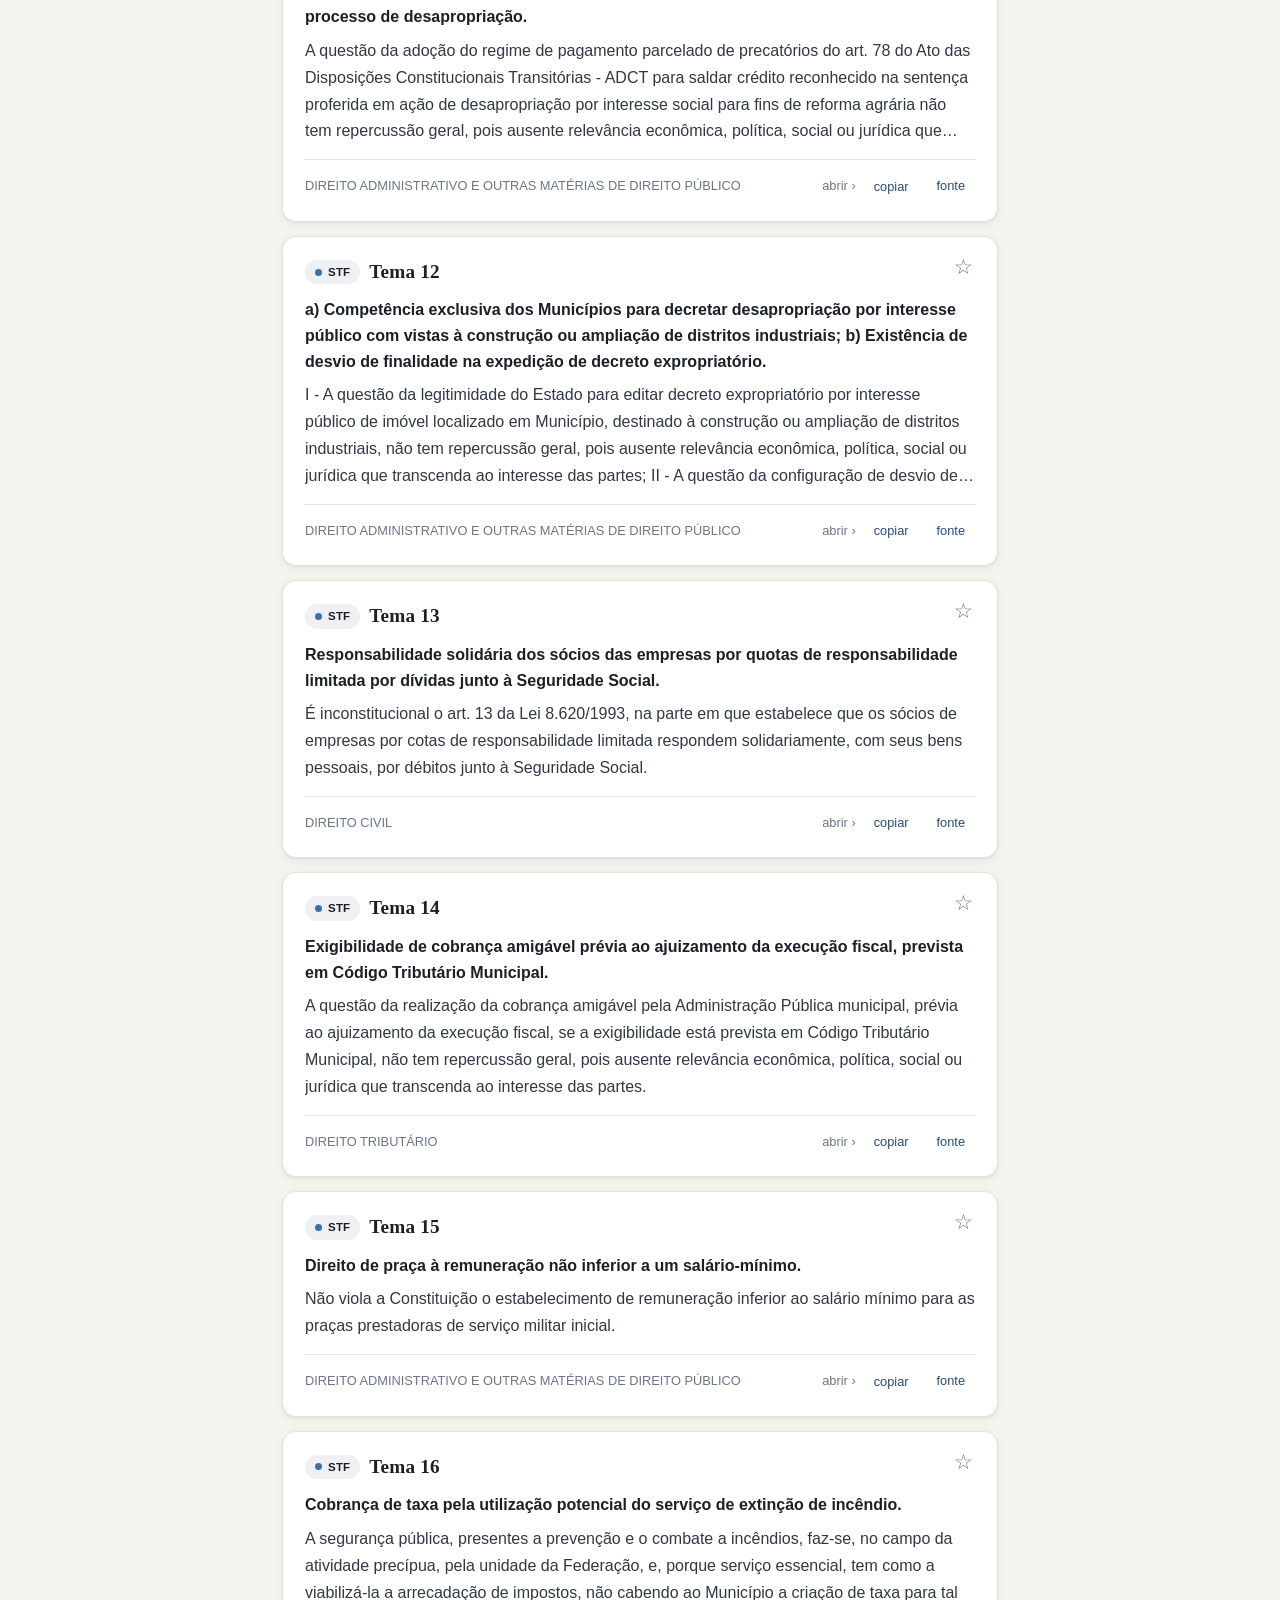
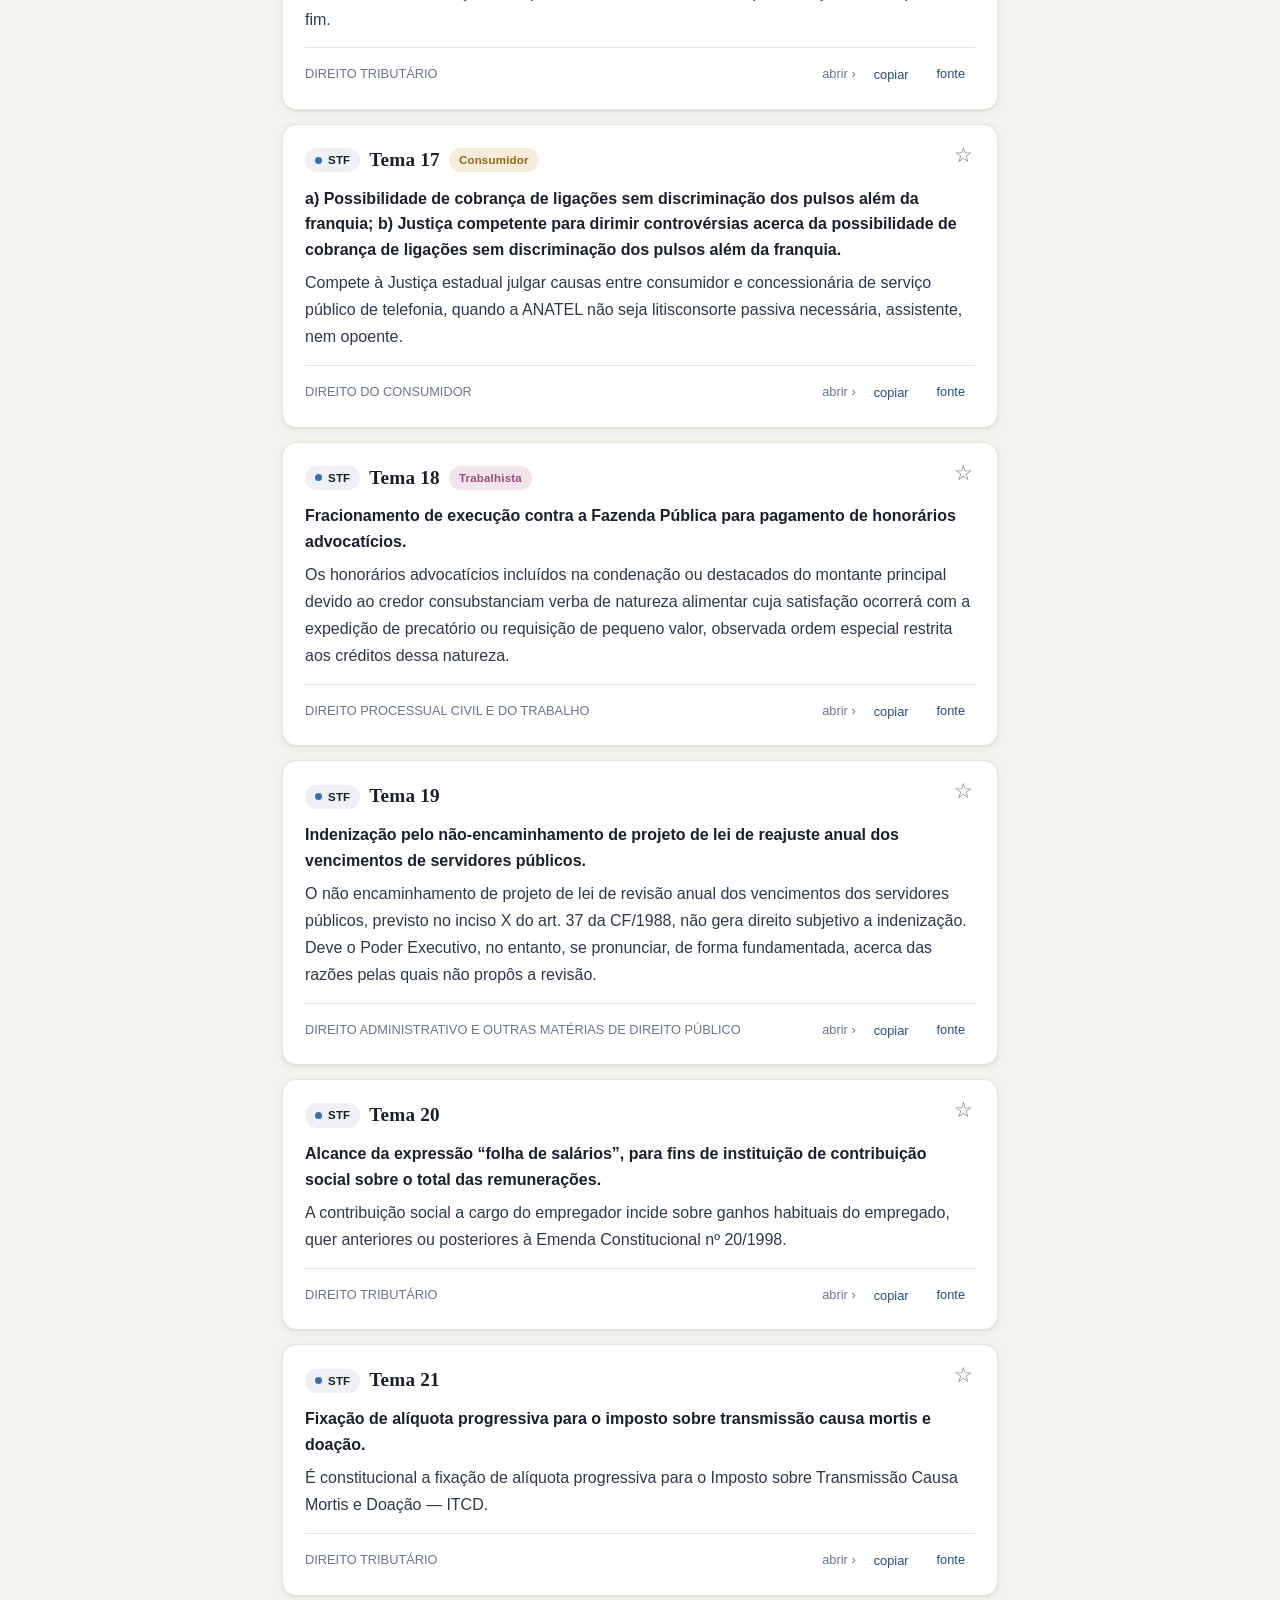
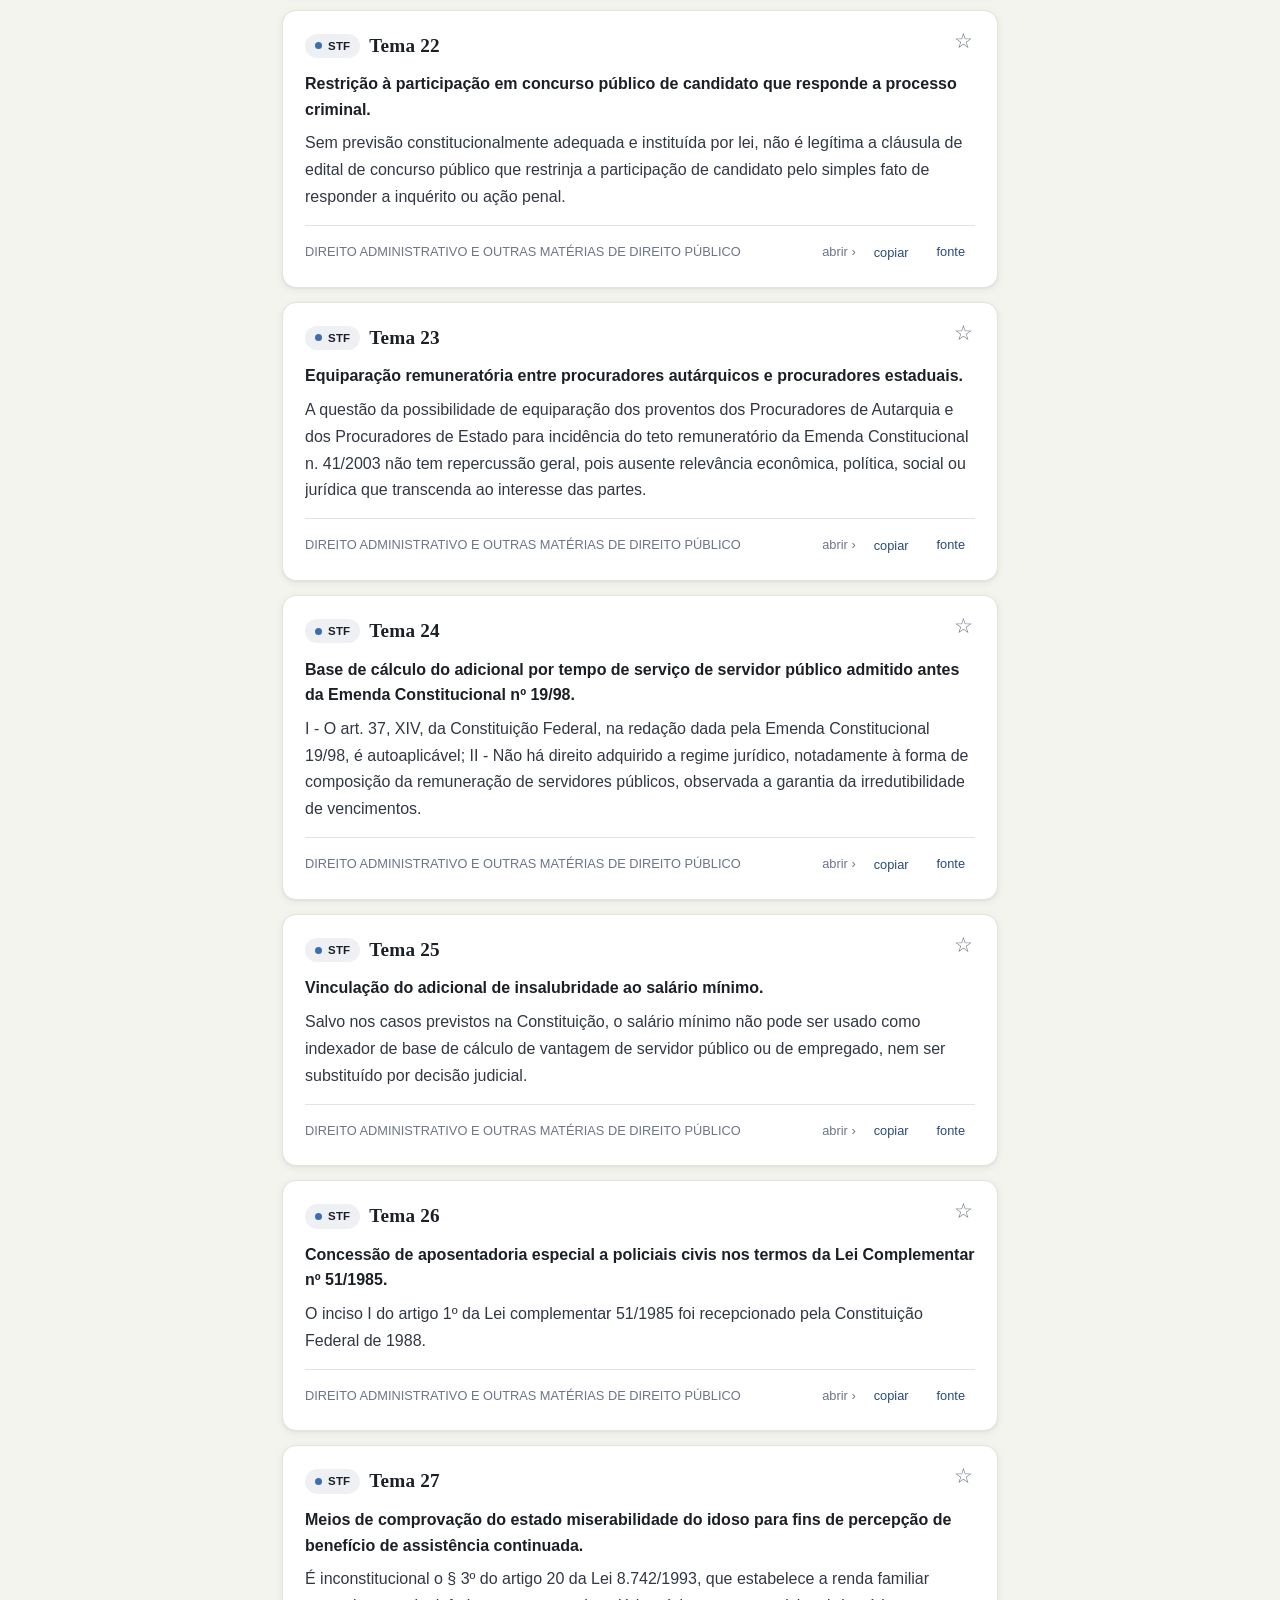
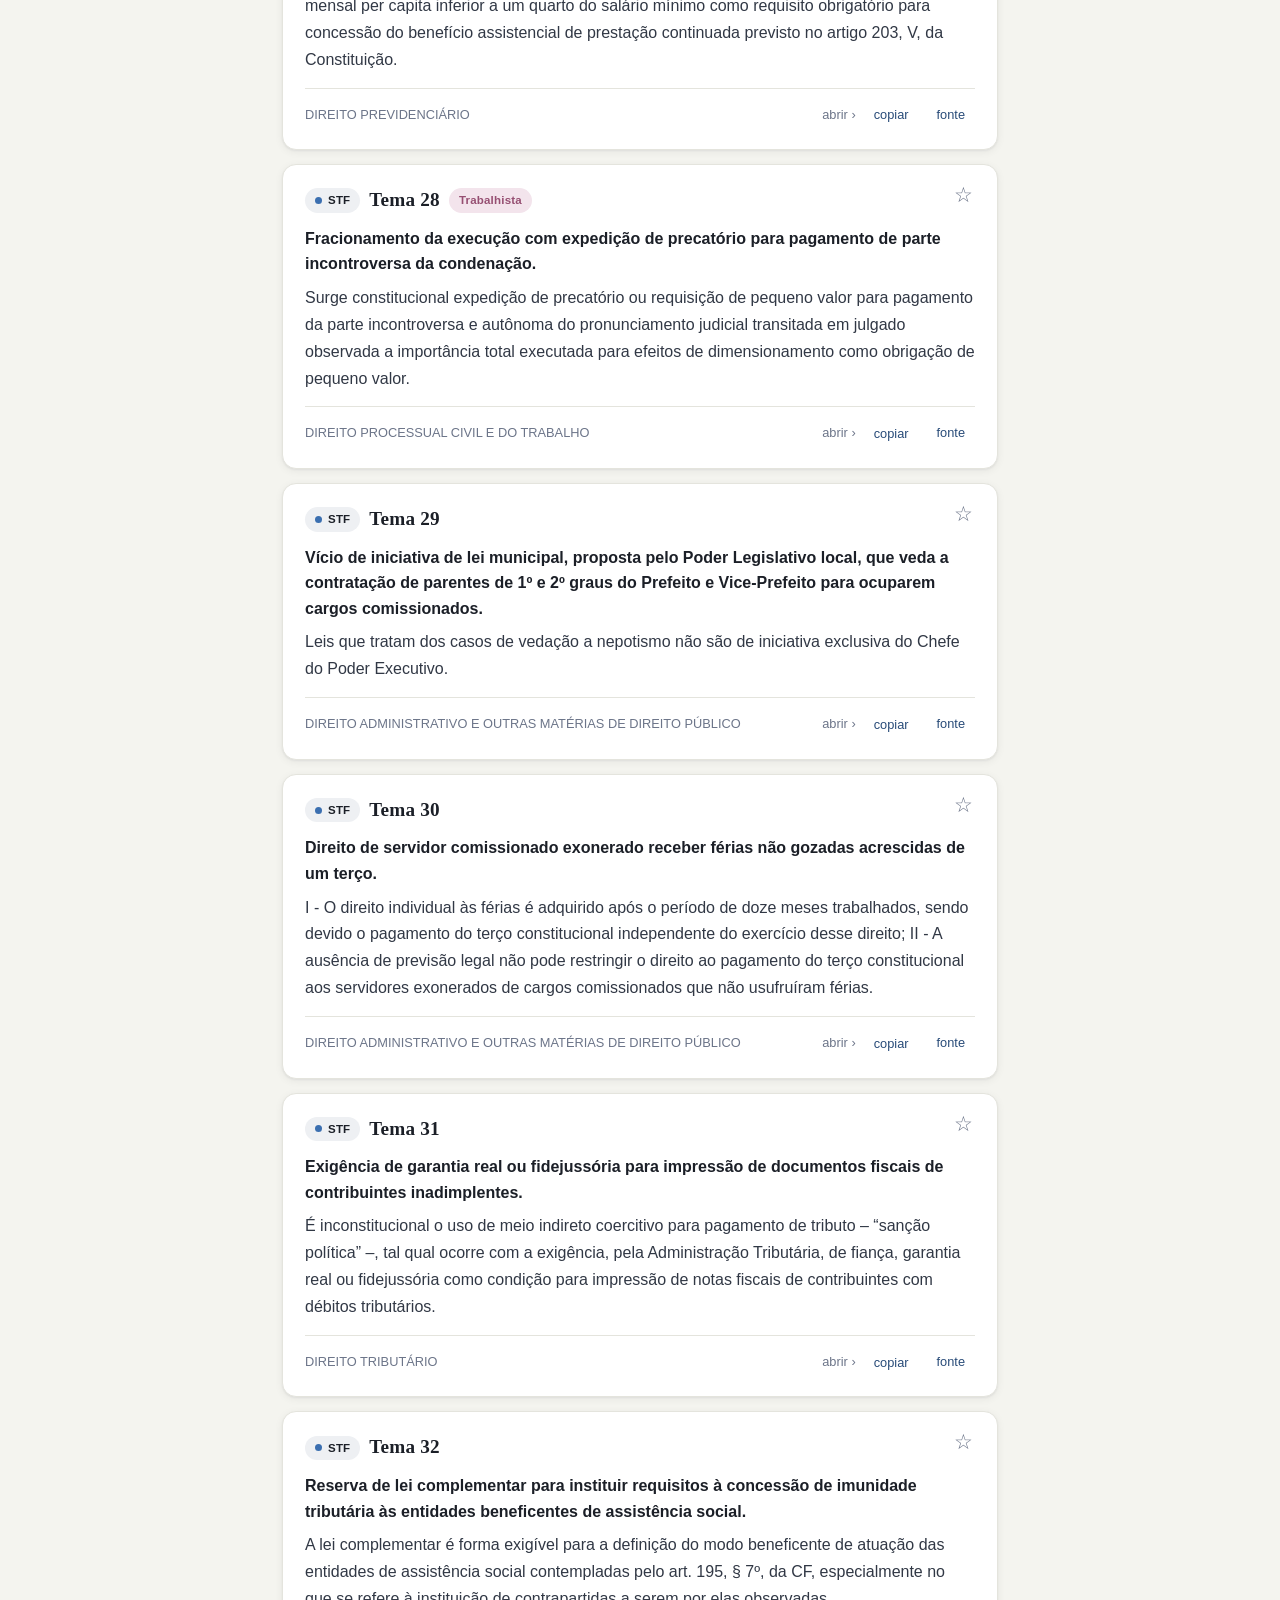
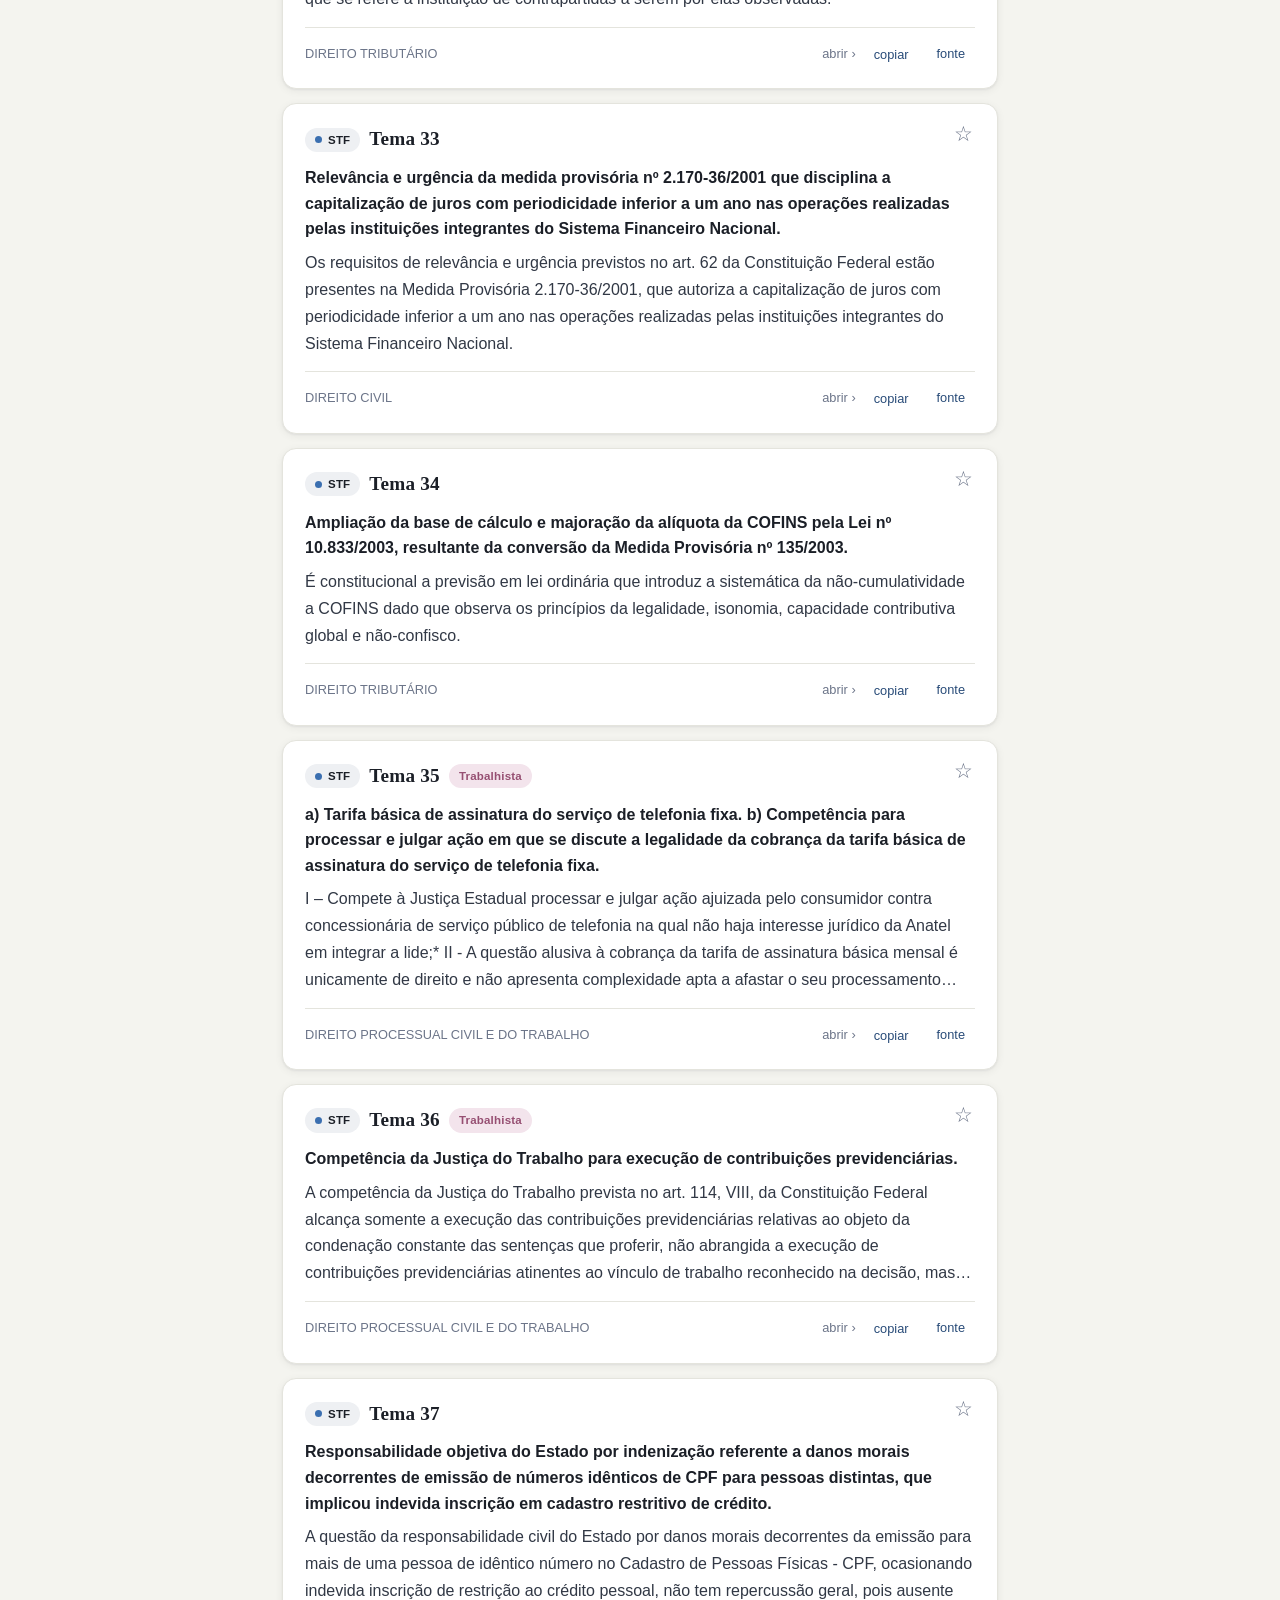
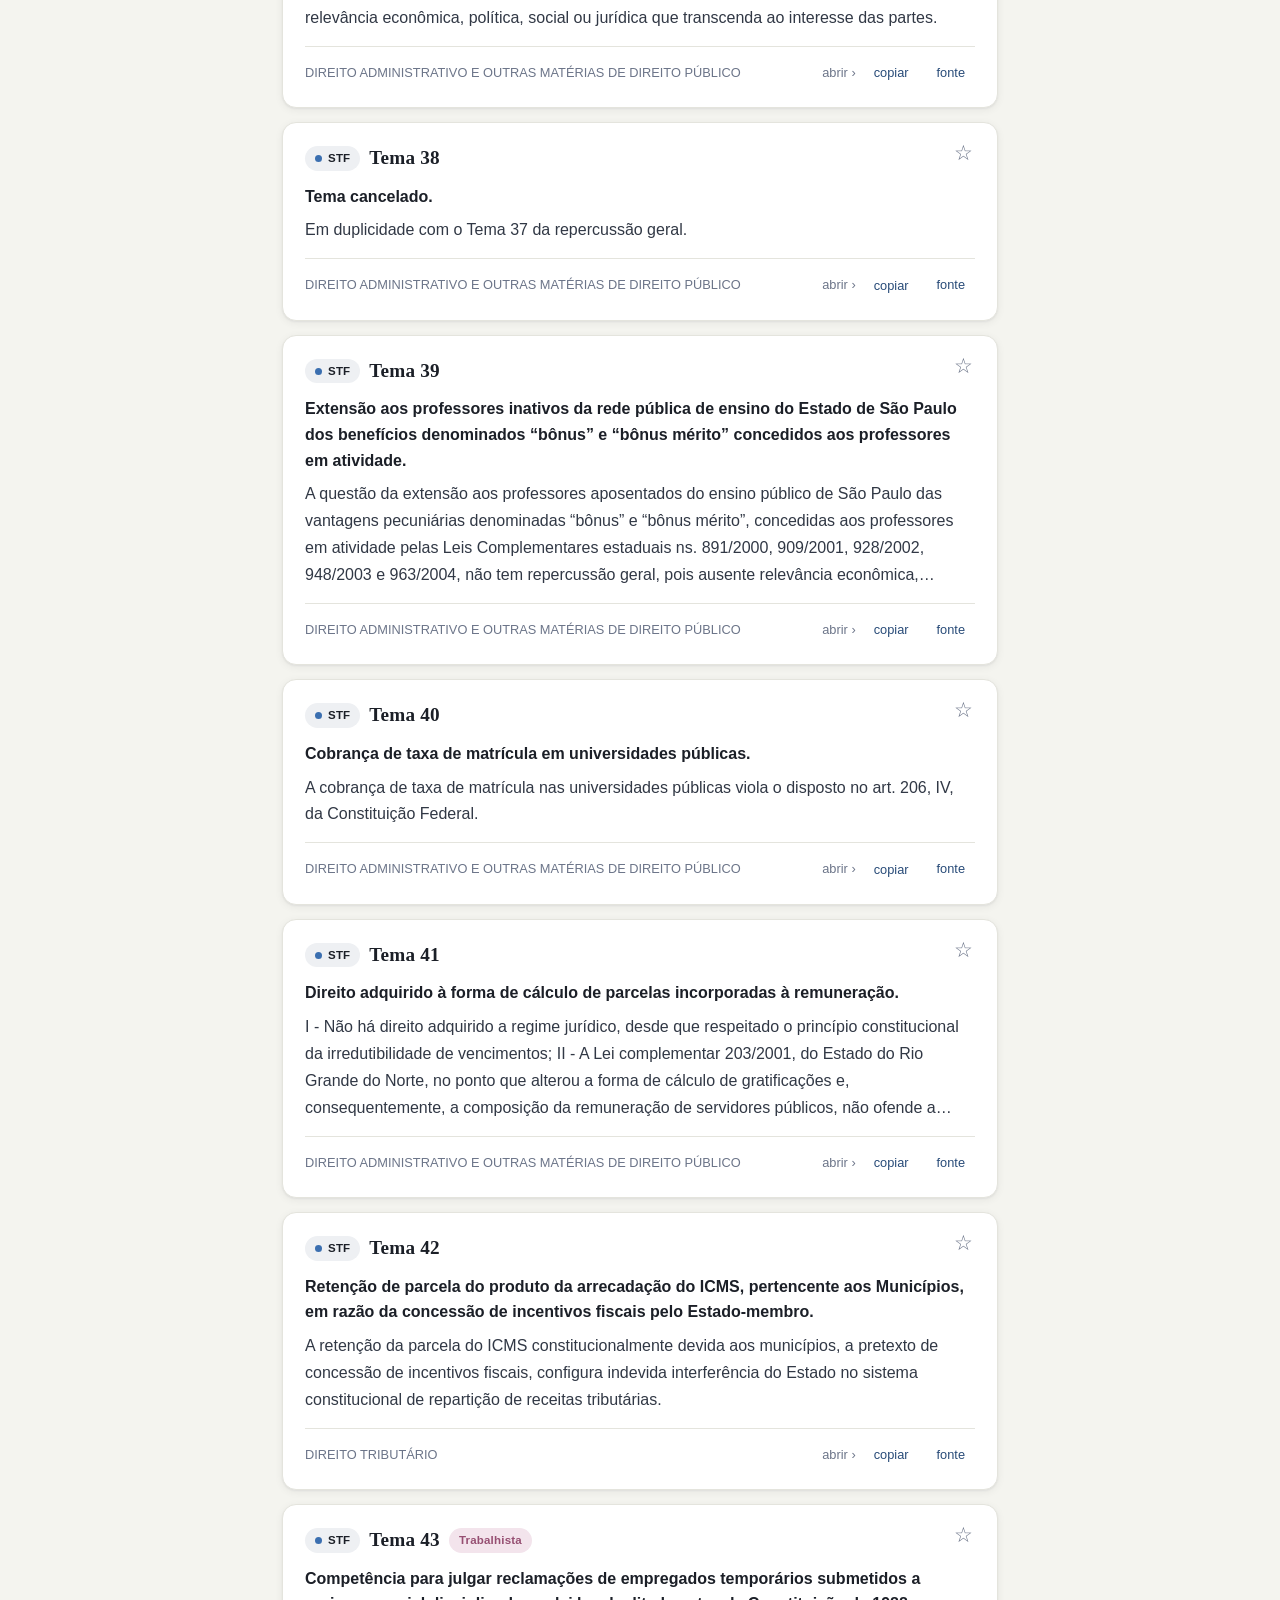
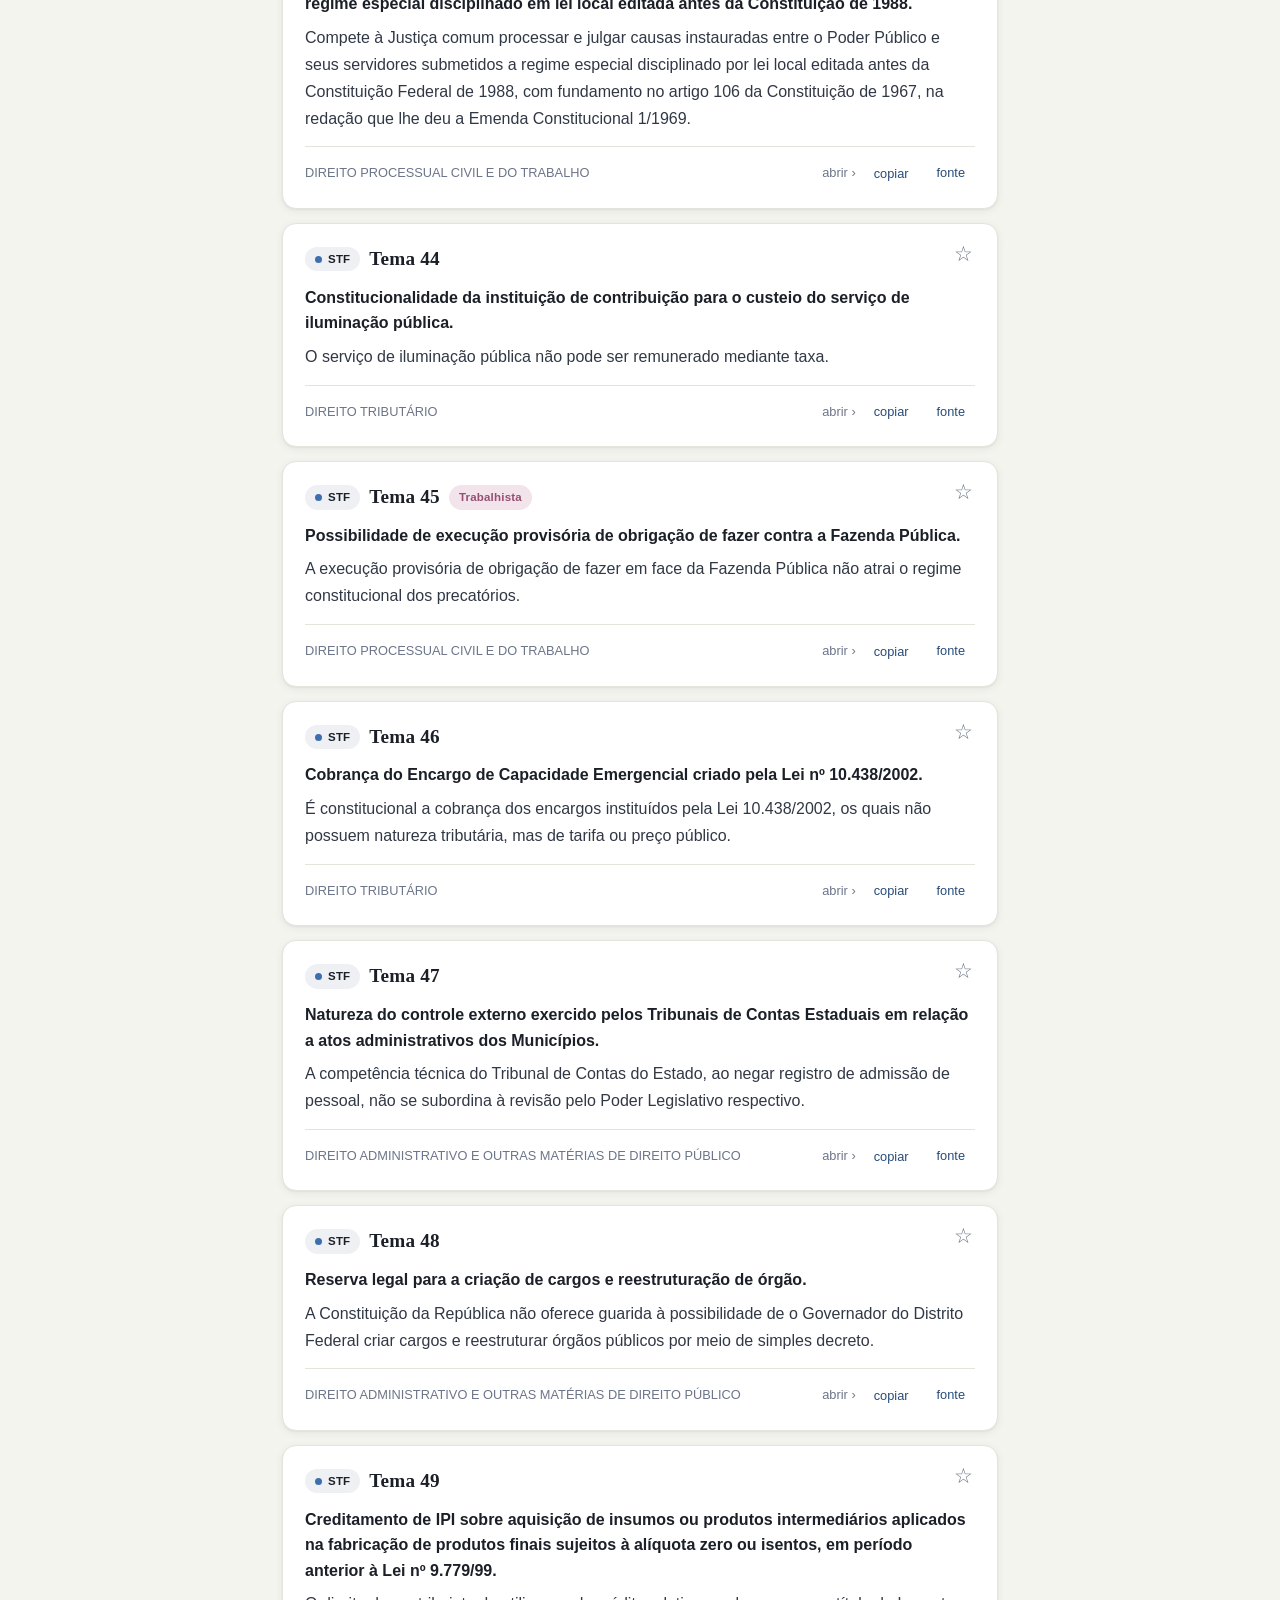
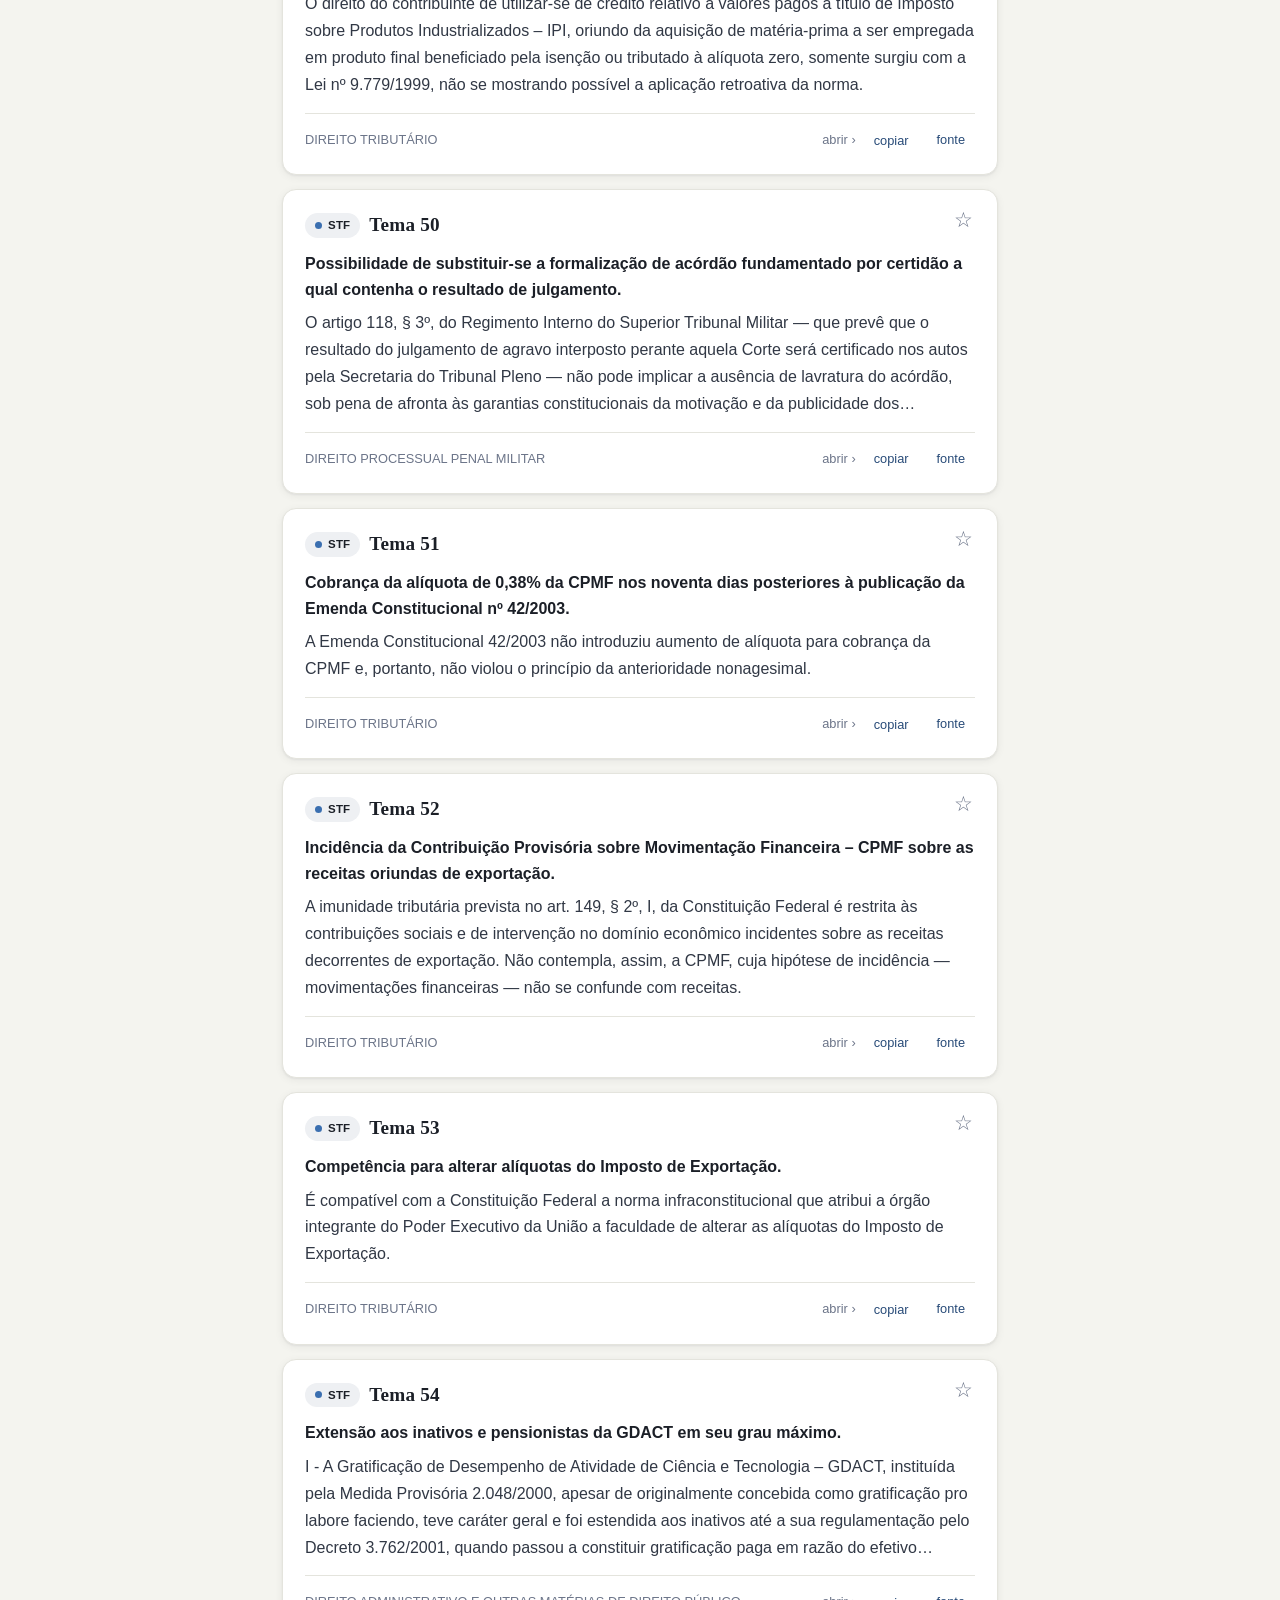
==== commit 22ee38dc: "Adiciona Súmulas do TJMS (4) — Centro-Oeste - 4 súmulas do TJMS, da página oficial (tjms.jus.br/sumu" ====
--- a/index.html
+++ b/index.html
@@ -5,7 +5,7 @@
   <meta name="viewport" content="width=device-width, initial-scale=1.0" />
   <title>Jurisprudência — Súmulas e Julgados</title>
   <meta name="theme-color" content="#284b78" />
-  <meta name="description" content="Consulta offline de súmulas e julgados (STF, STJ, TST, TJSP, TJRJ, TJMG, TJES, TJRS, TJSC, TJDFT)." />
+  <meta name="description" content="Consulta offline de súmulas e julgados (STF, STJ, TST, TJSP, TJRJ, TJMG, TJES, TJRS, TJSC, TJDFT, TJMS)." />
   <link rel="manifest" href="manifest.webmanifest" />
   <link rel="icon" type="image/svg+xml" href="icon.svg" />
   <link rel="apple-touch-icon" href="icon-512.png" />
@@ -21,7 +21,7 @@
         <span class="brand-mark">§</span>
         <div>
           <h1>Jurisprudência</h1>
-          <p class="subtitle">Súmulas e julgados — STF · STJ · TST · TJSP · TJRJ · TJMG · TJES · TJRS · TJSC · TJDFT</p>
+          <p class="subtitle">Súmulas e julgados — STF · STJ · TST · TJSP · TJRJ · TJMG · TJES · TJRS · TJSC · TJDFT · TJMS</p>
         </div>
       </div>
       <div class="topbar-right">
@@ -112,6 +112,7 @@
   <script src="data/tjsc-sumulas.js"></script>
   <script src="data/tjdft-sumulas.js"></script>
   <script src="data/tjdft-je-sumulas.js"></script>
+  <script src="data/tjms-sumulas.js"></script>
   <script src="app.js"></script>
 
   <!-- PWA: registra o service worker para uso offline e instalação -->
--- a/styles.css
+++ b/styles.css
@@ -26,6 +26,7 @@
   --tjrs: #5b6fb0;
   --tjsc: #6f8f2f;
   --tjdft: #8455ad;
+  --tjms: #b06a2f;
 
   --mat-consumidor-bg: #f6ecda;
   --mat-consumidor-fg: #946517;
@@ -70,6 +71,7 @@
   --tjrs: #8090d8;
   --tjsc: #9cbe4a;
   --tjdft: #b394de;
+  --tjms: #d89a5b;
 
   --mat-consumidor-bg: rgba(224, 164, 88, 0.16);
   --mat-consumidor-fg: #e0a458;
@@ -355,6 +357,7 @@
 .tag-tribunal[data-t="TJRS"]::before { background: var(--tjrs); }
 .tag-tribunal[data-t="TJSC"]::before { background: var(--tjsc); }
 .tag-tribunal[data-t="TJDFT"]::before { background: var(--tjdft); }
+.tag-tribunal[data-t="TJMS"]::before { background: var(--tjms); }
 
 .tag-num { display: none; } /* substituída por .card-num */
 .tag-materia[data-m="Consumidor"] { background: var(--mat-consumidor-bg); color: var(--mat-consumidor-fg); }
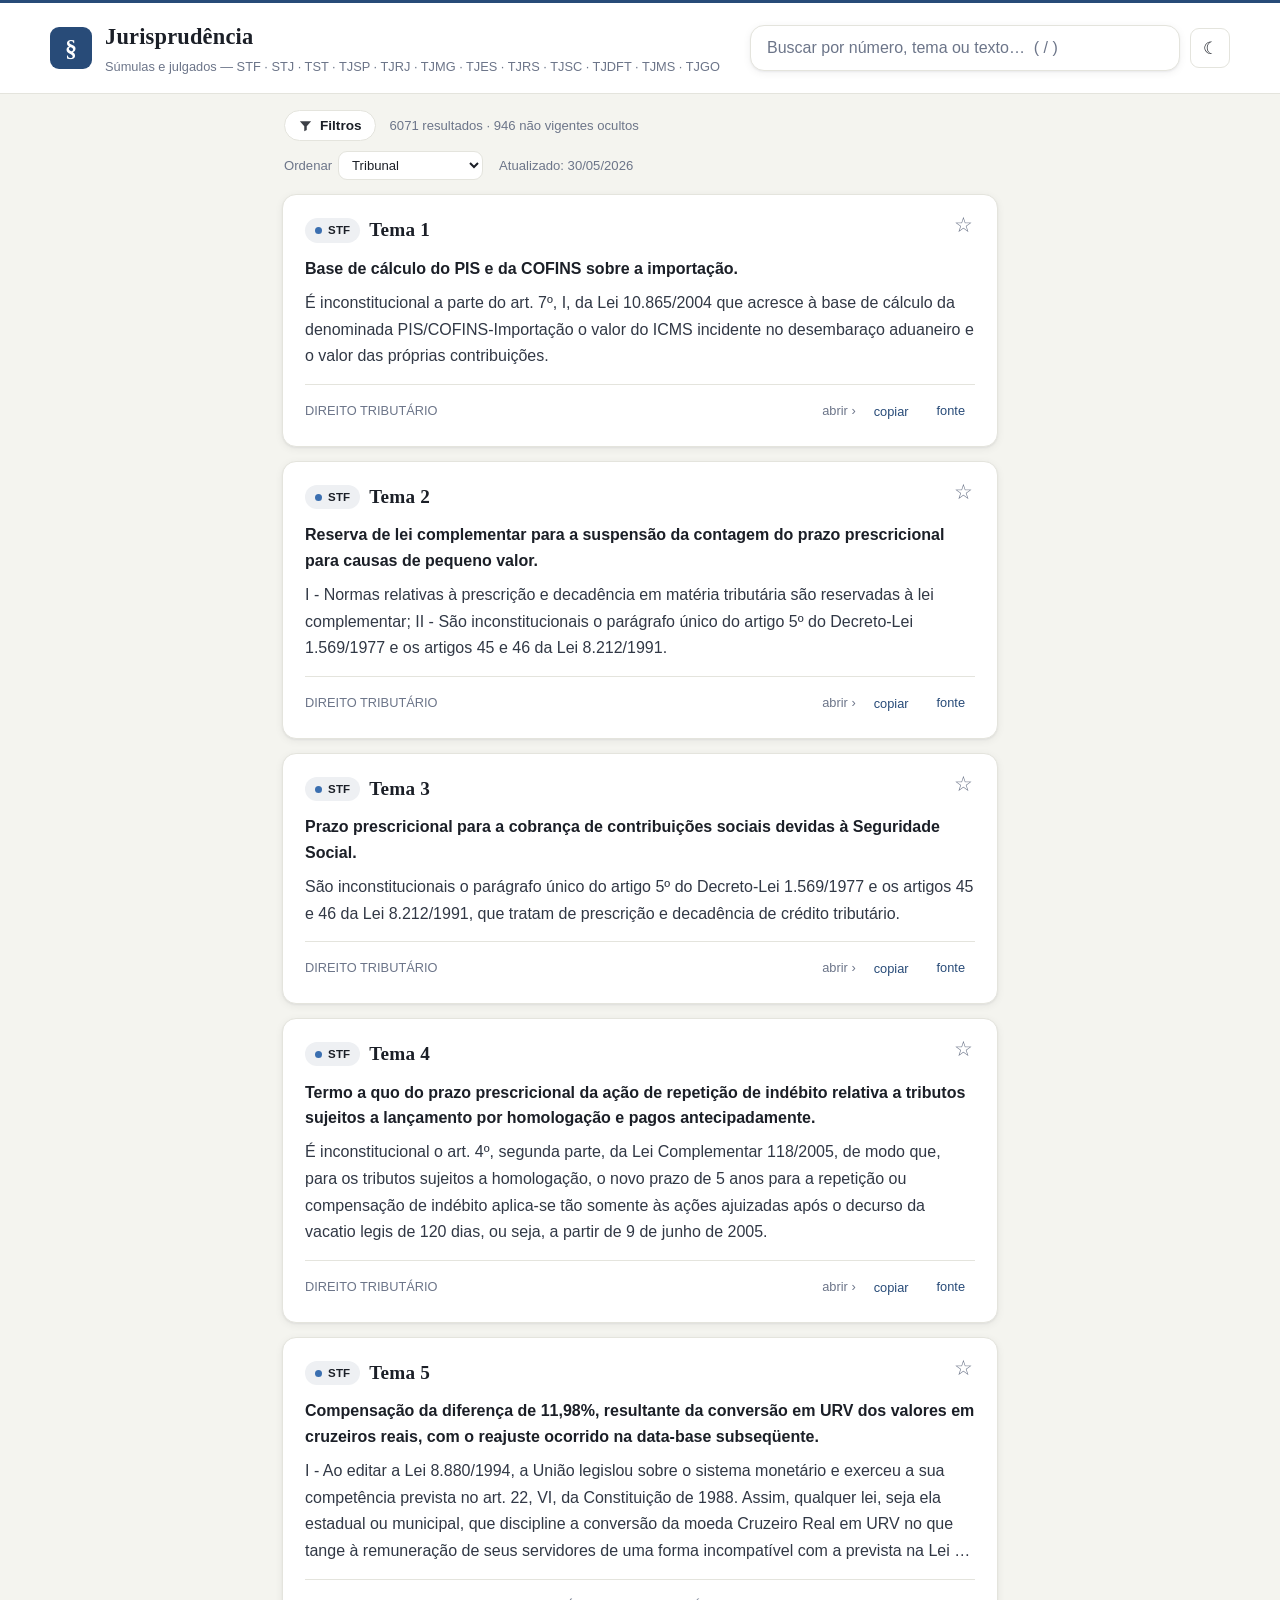
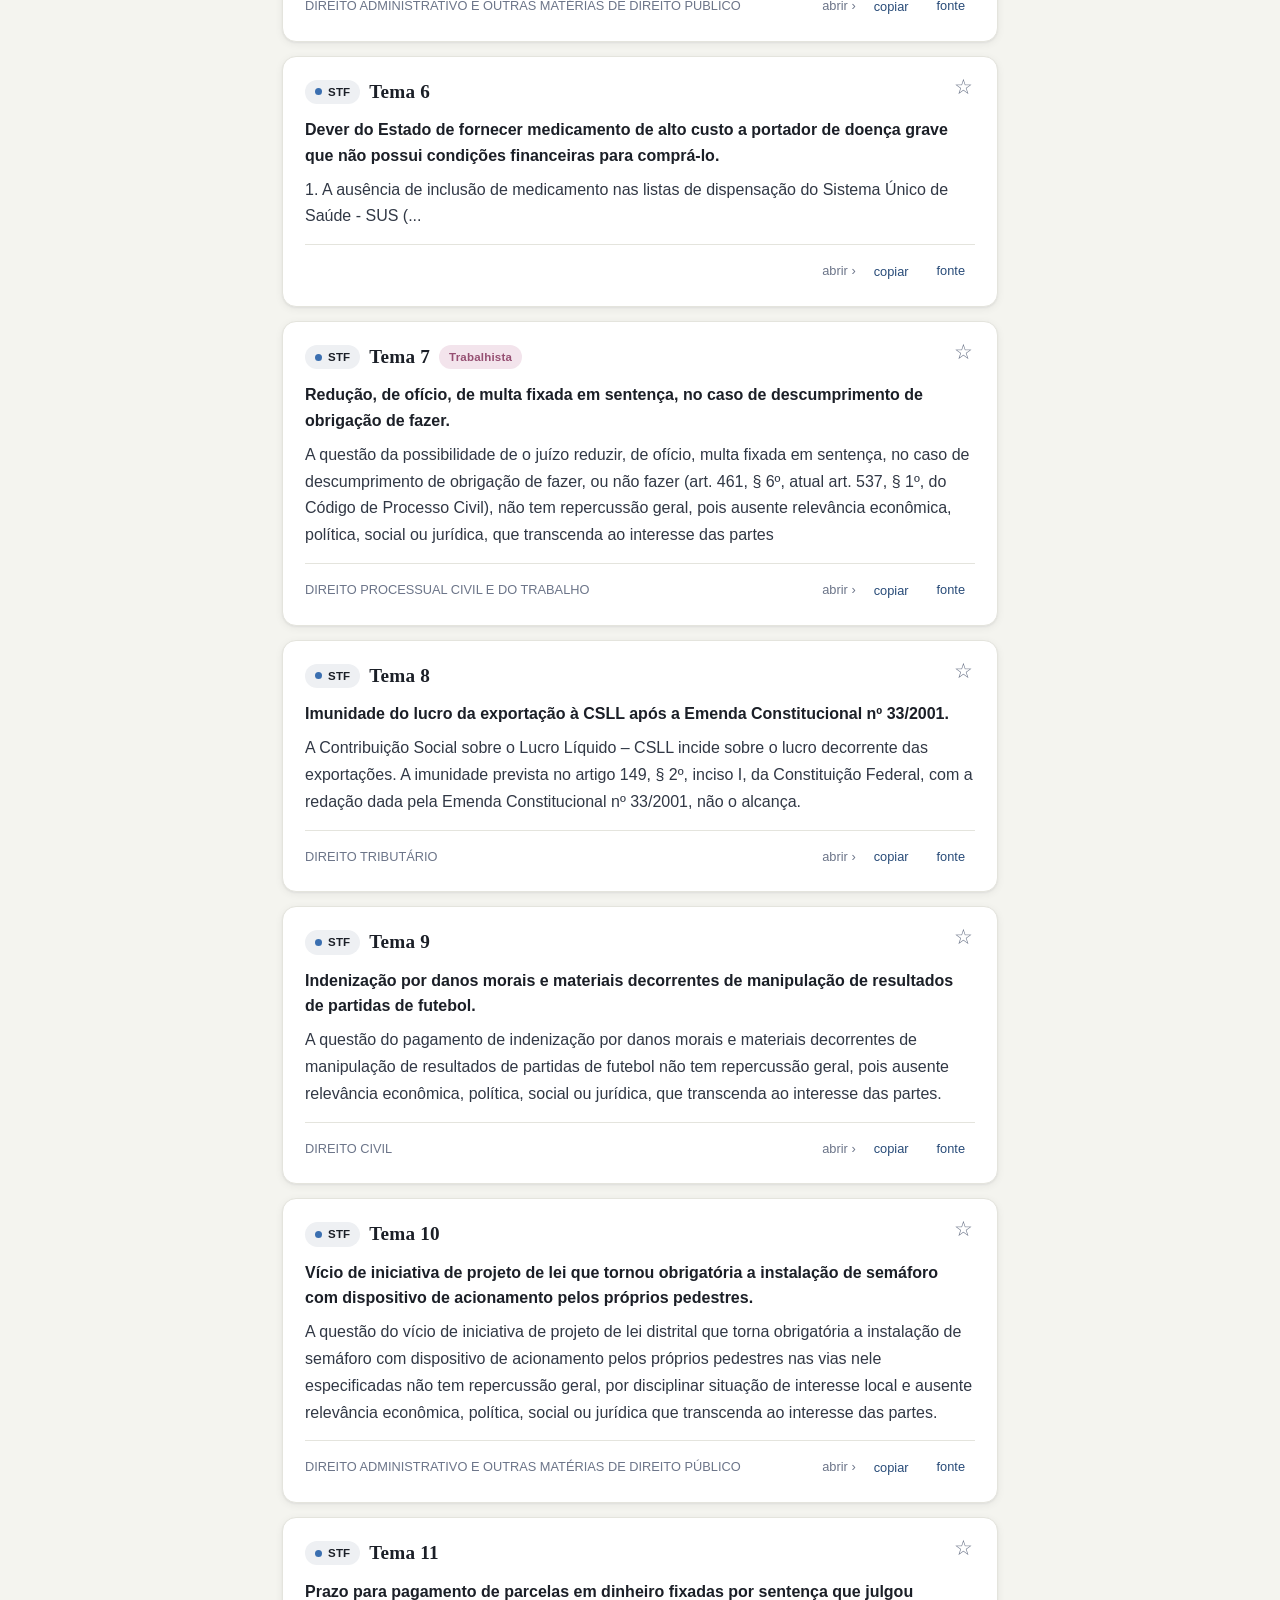
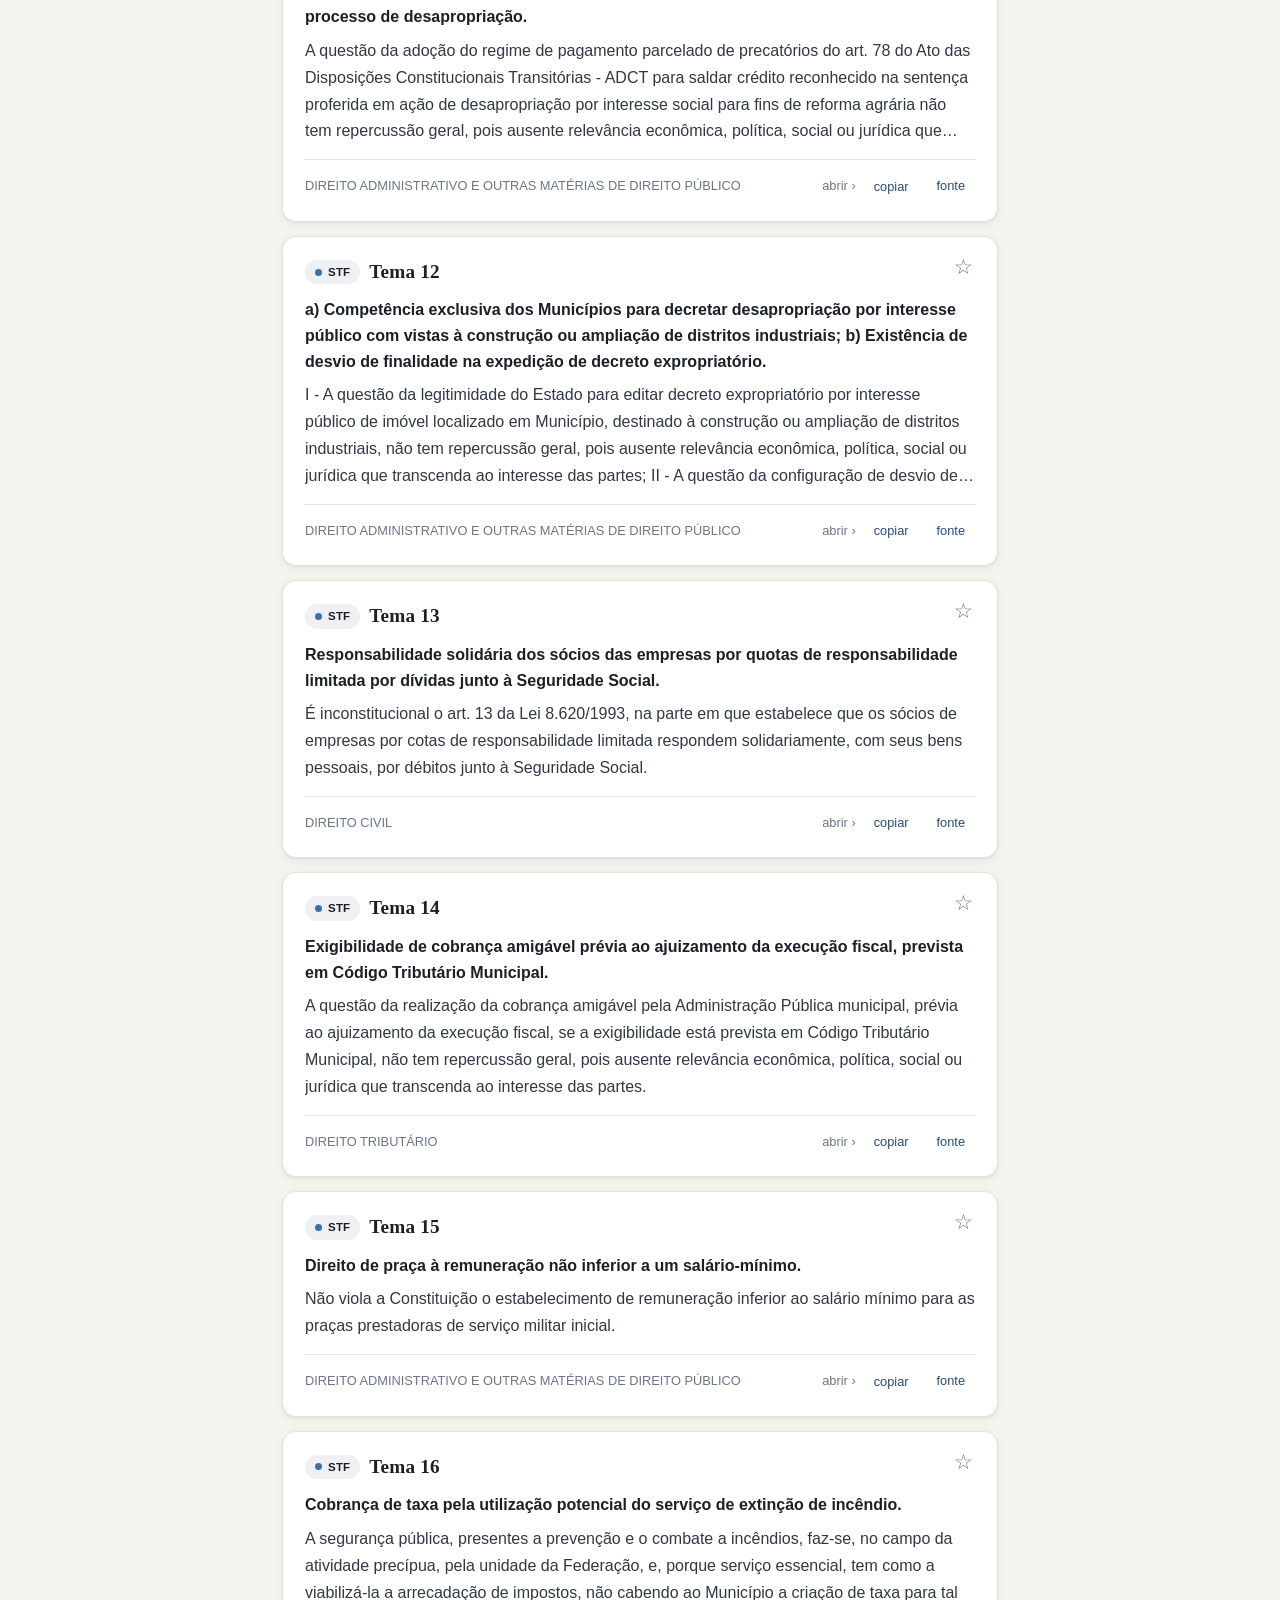
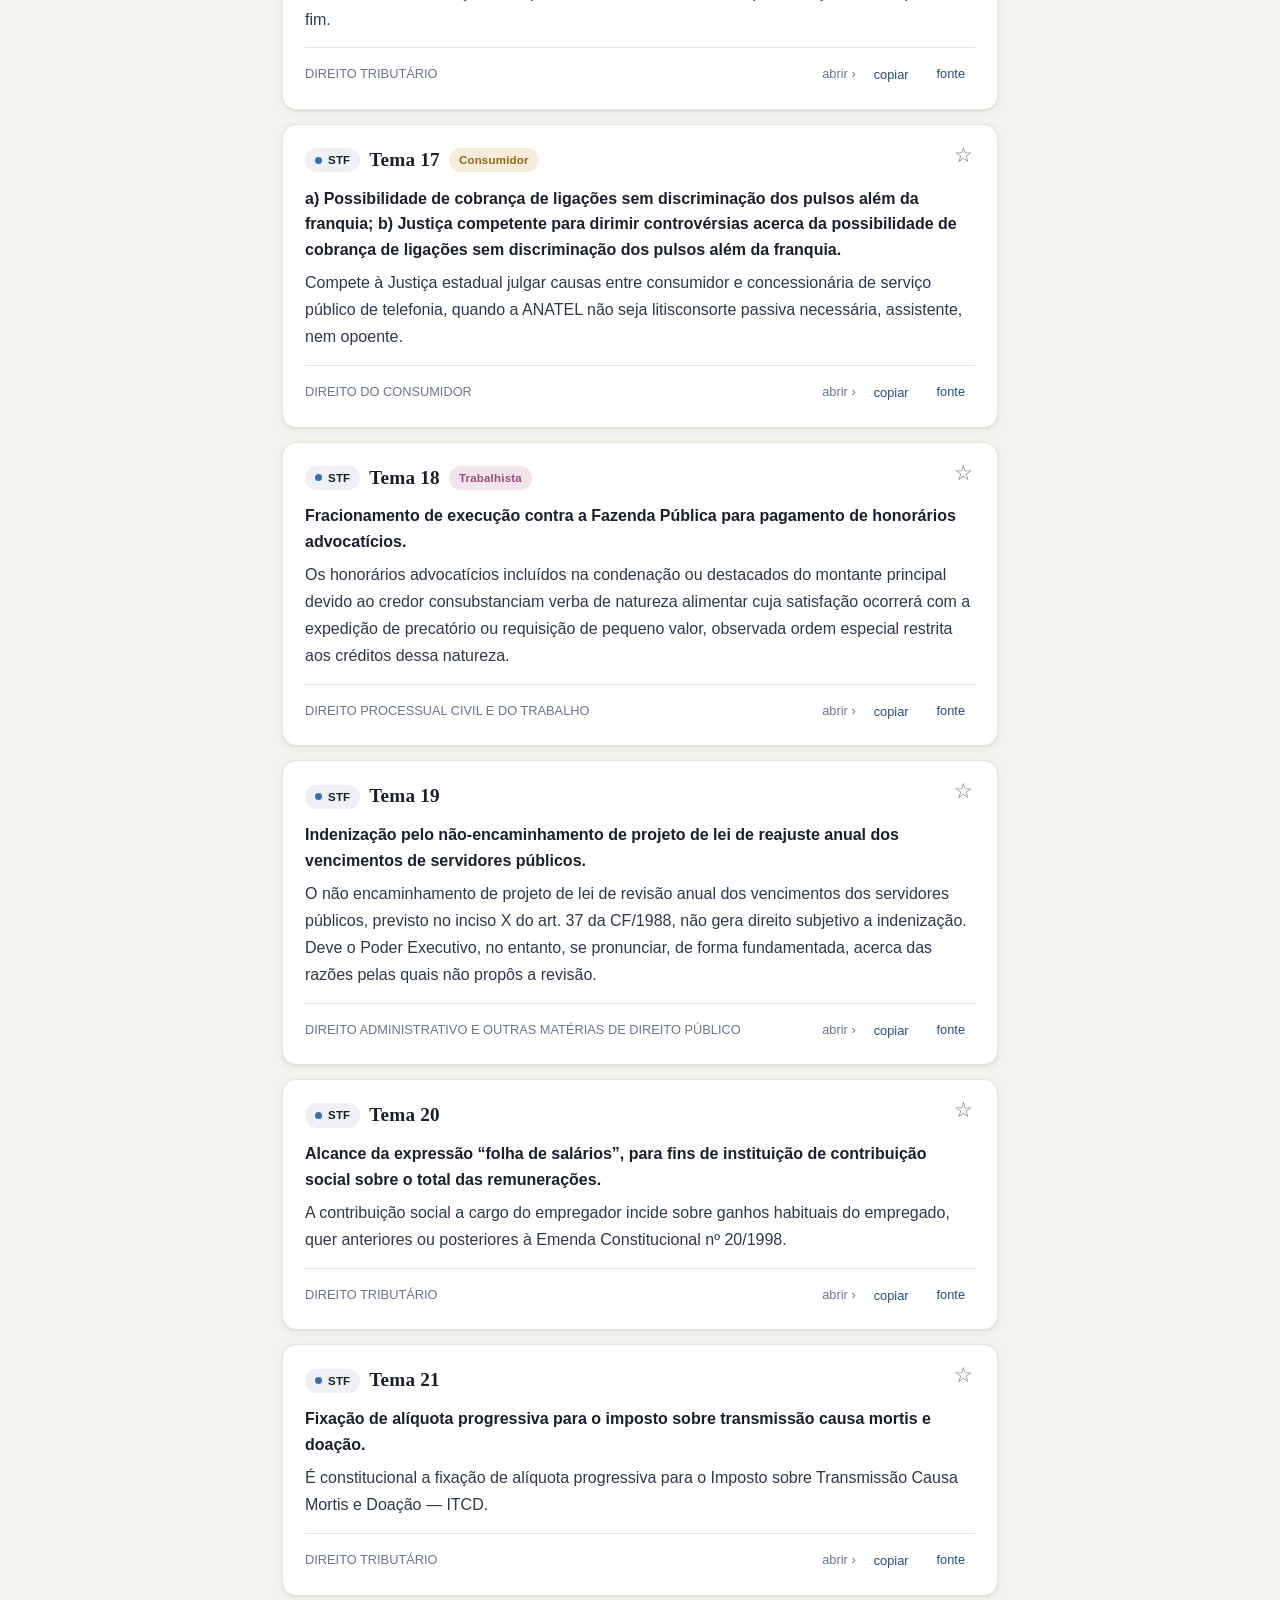
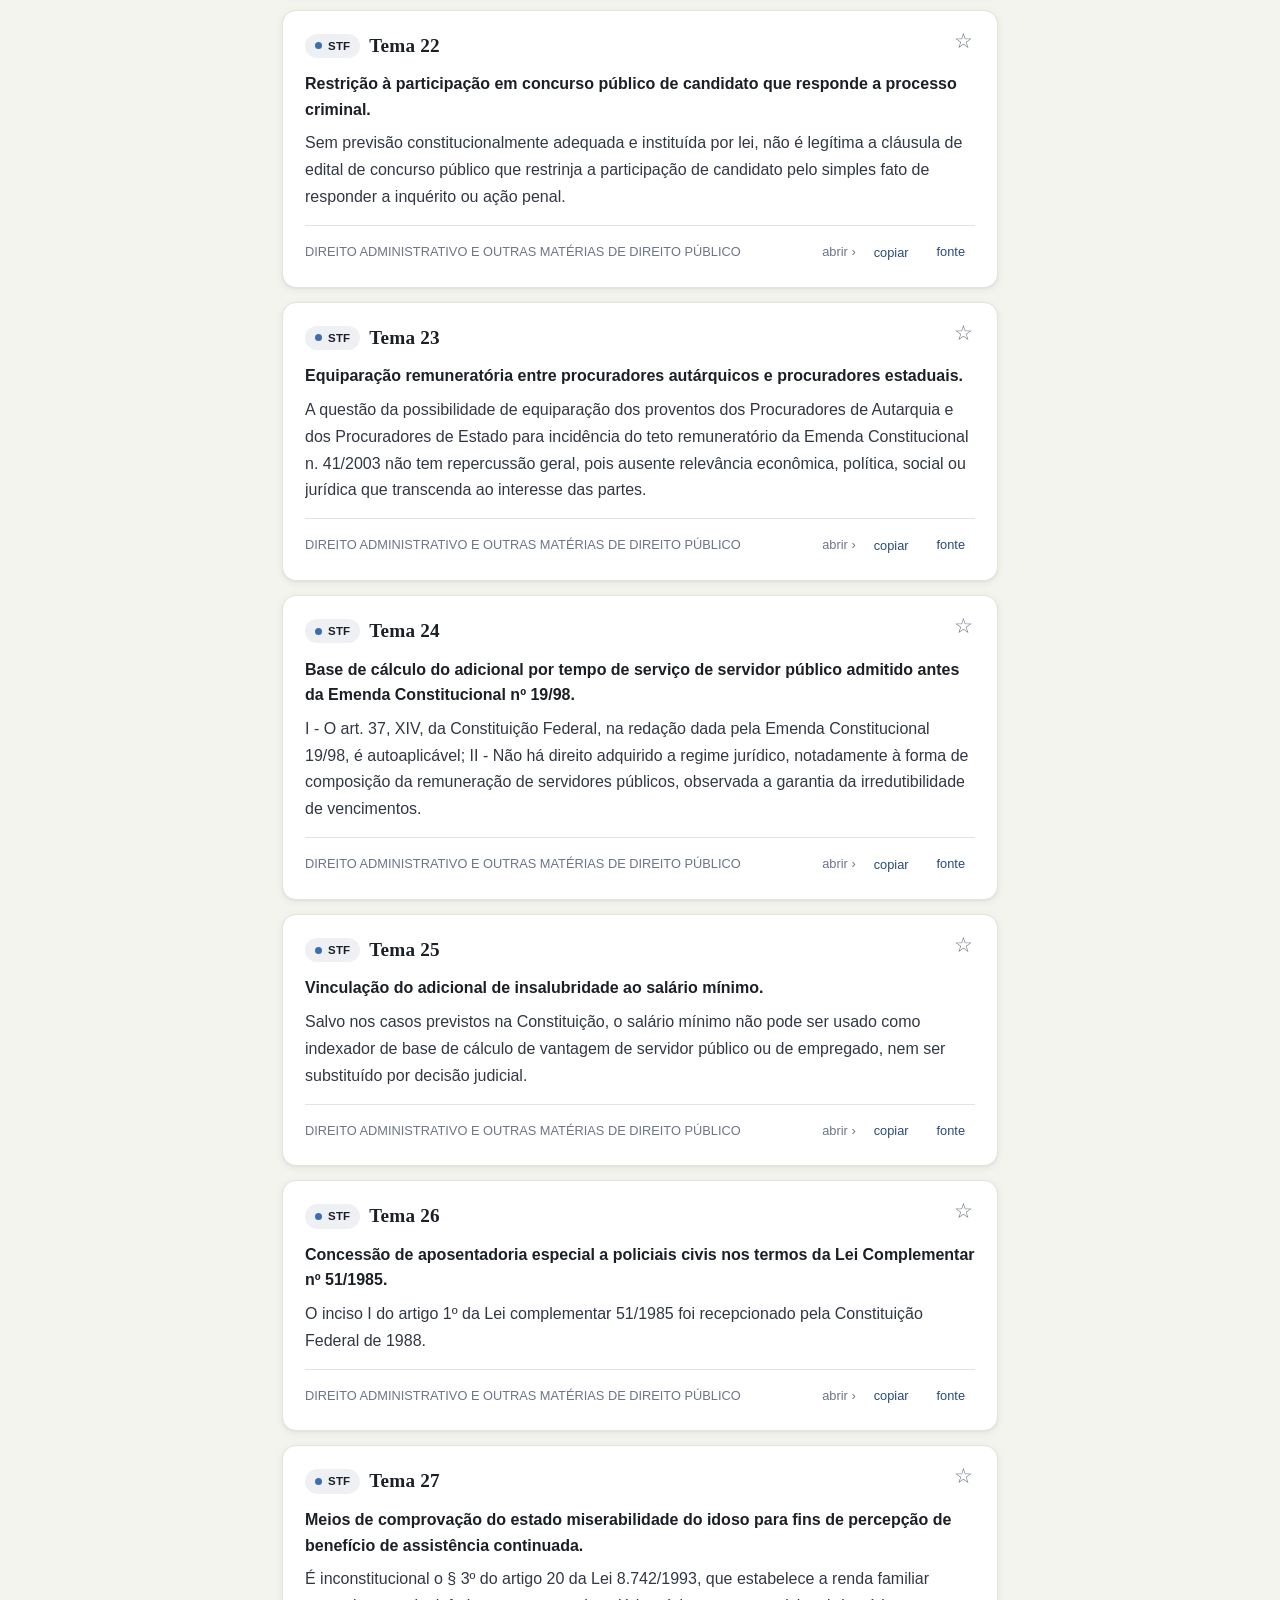
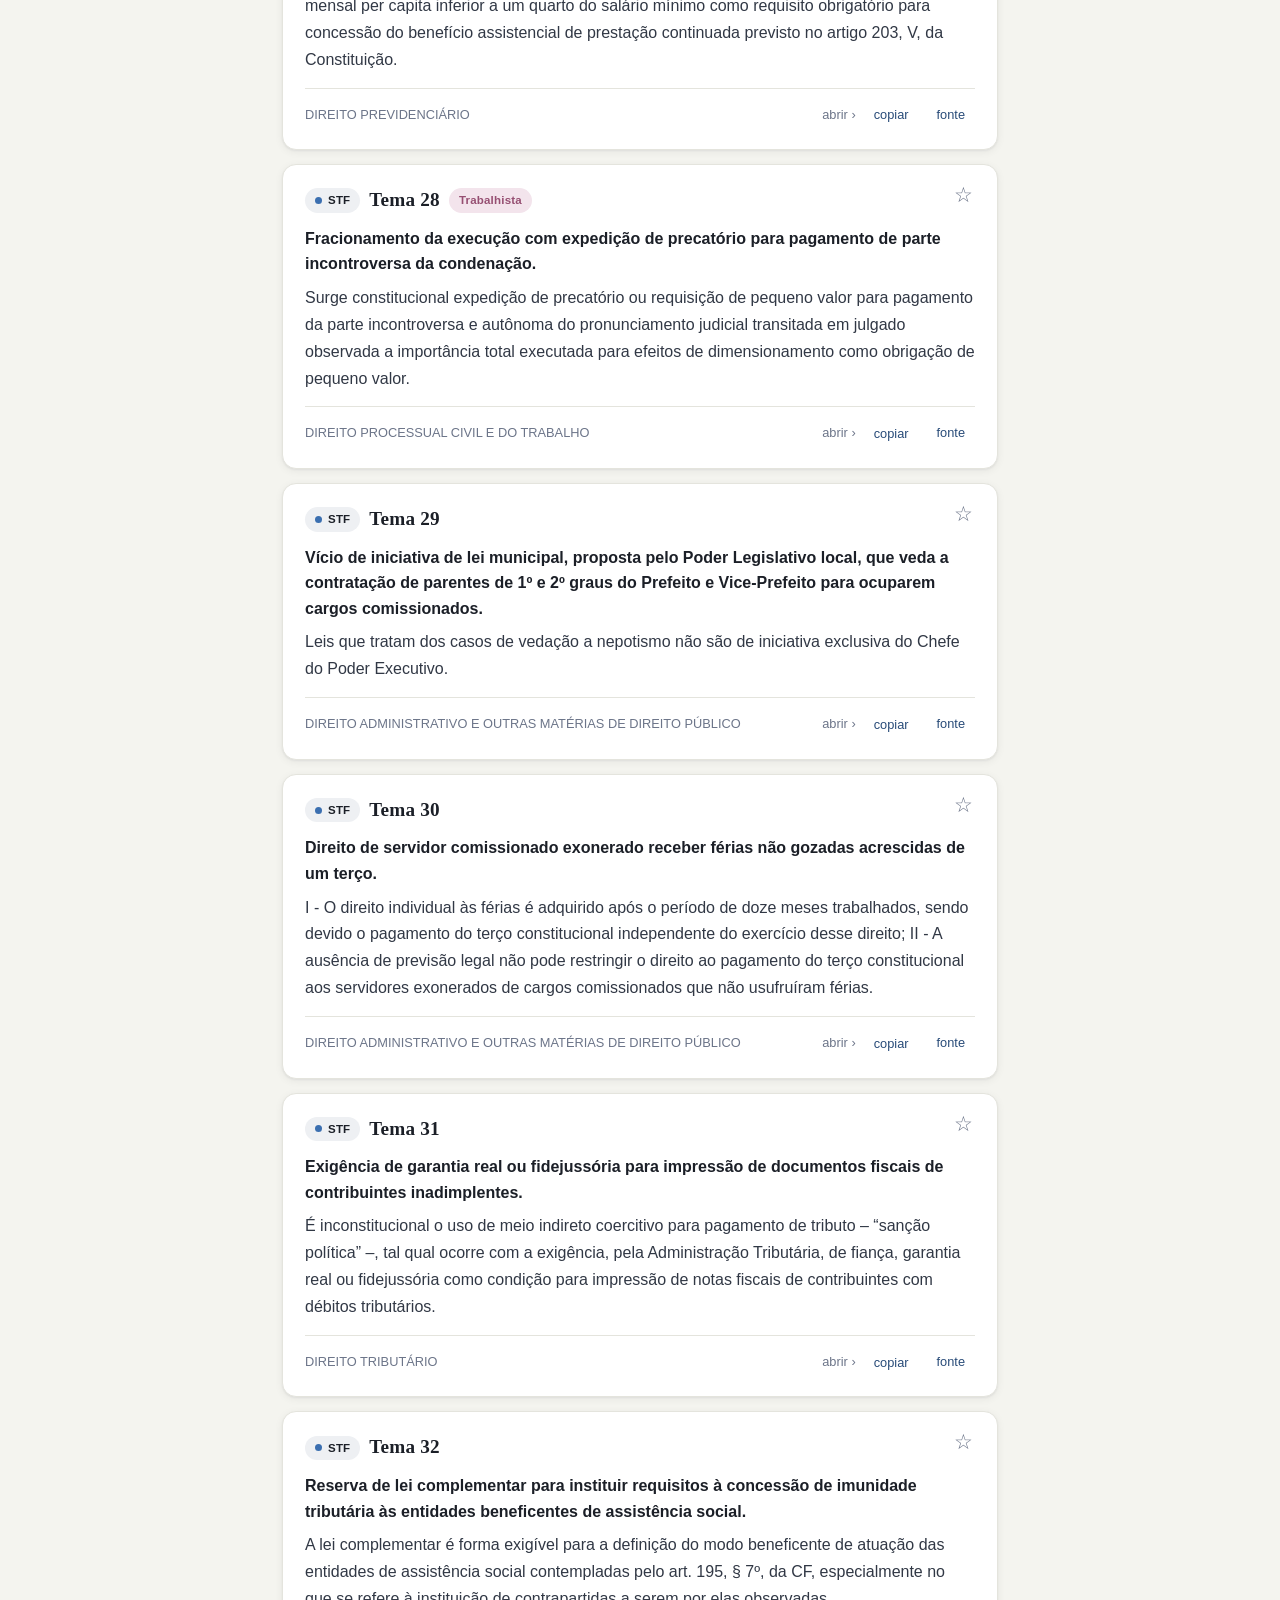
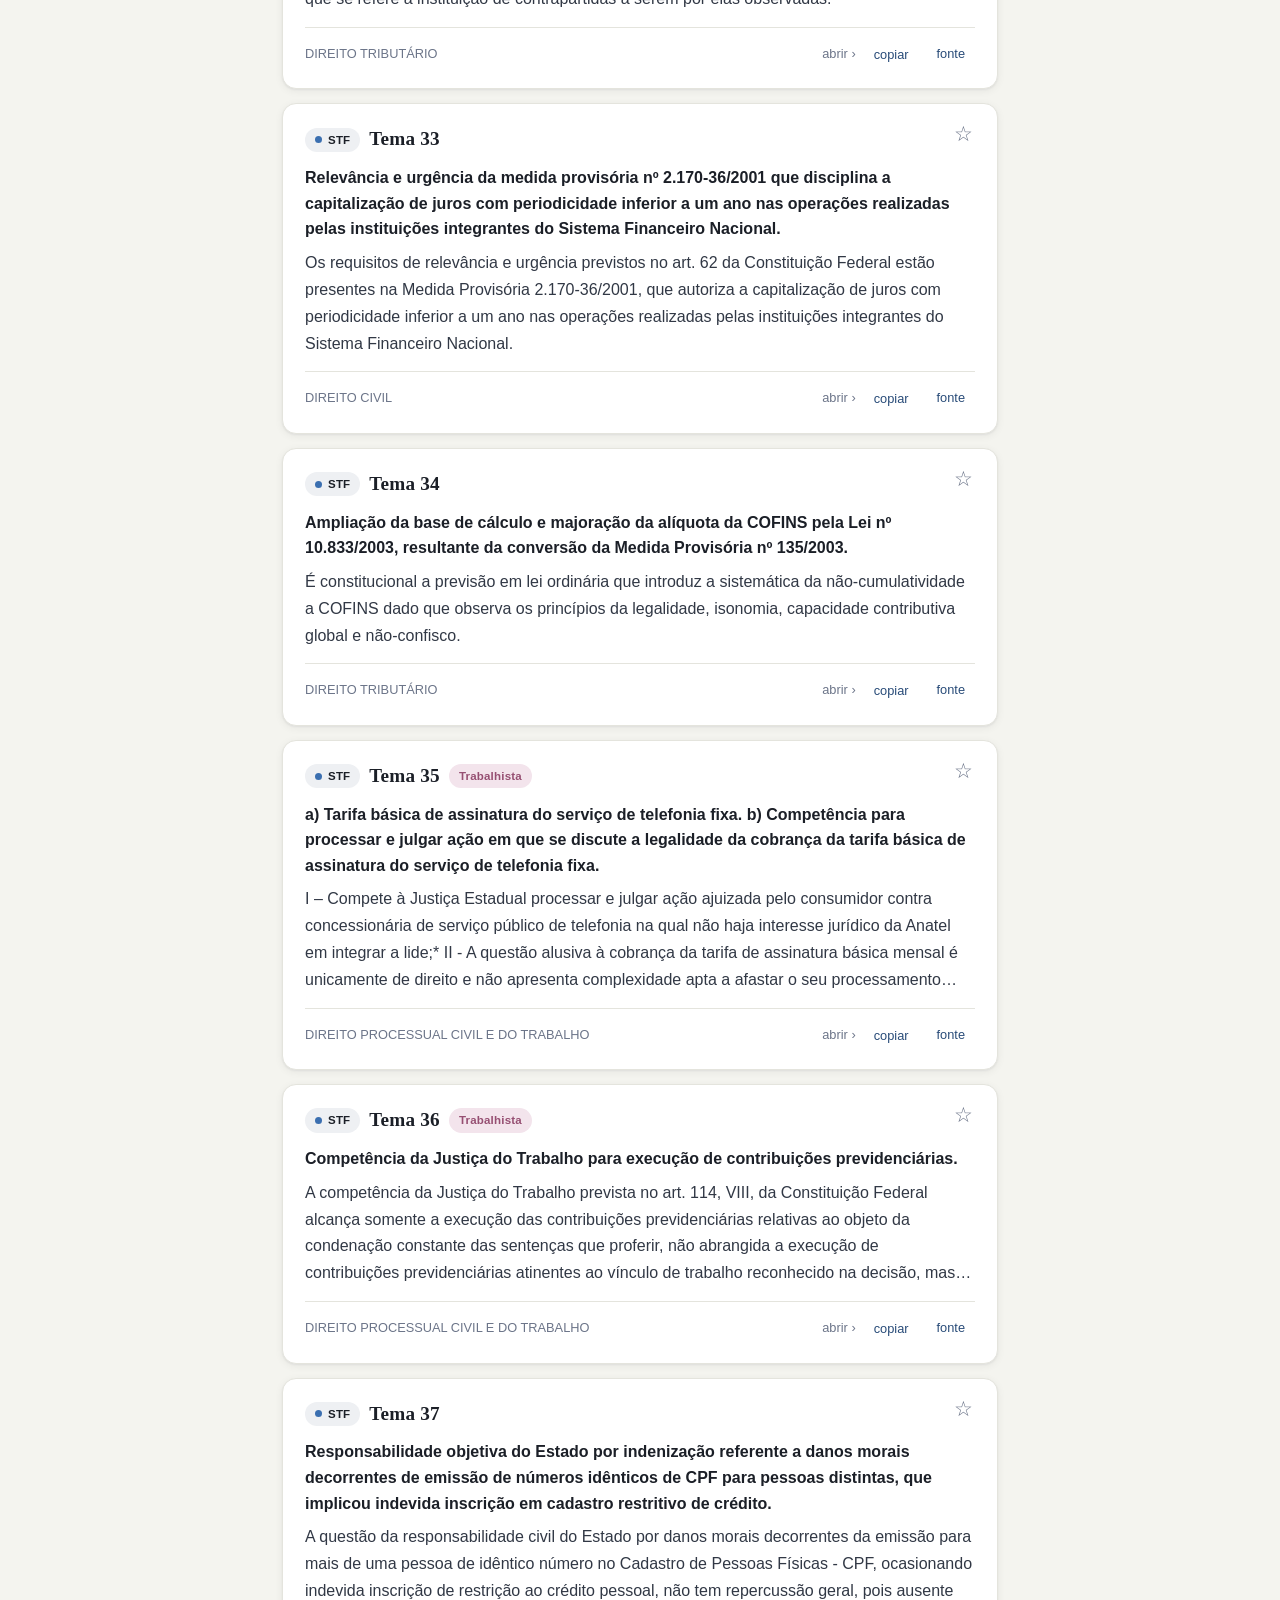
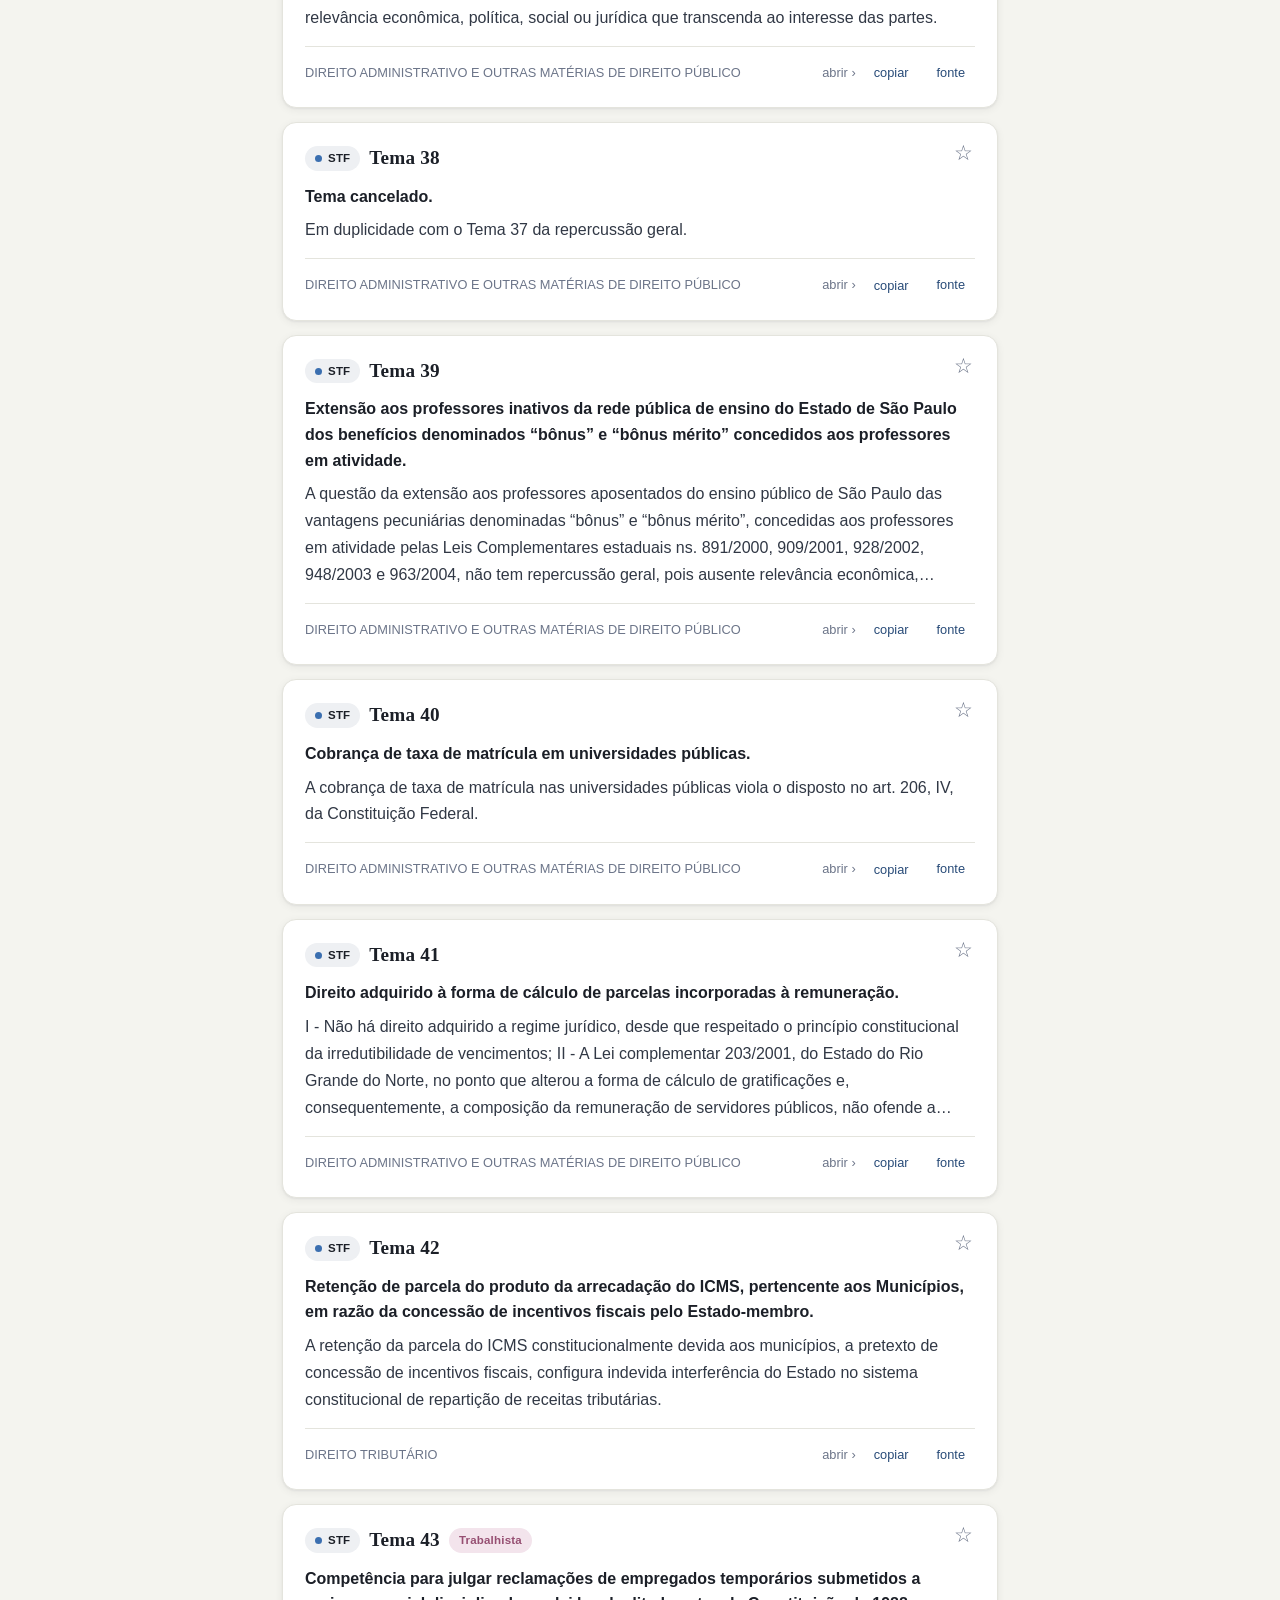
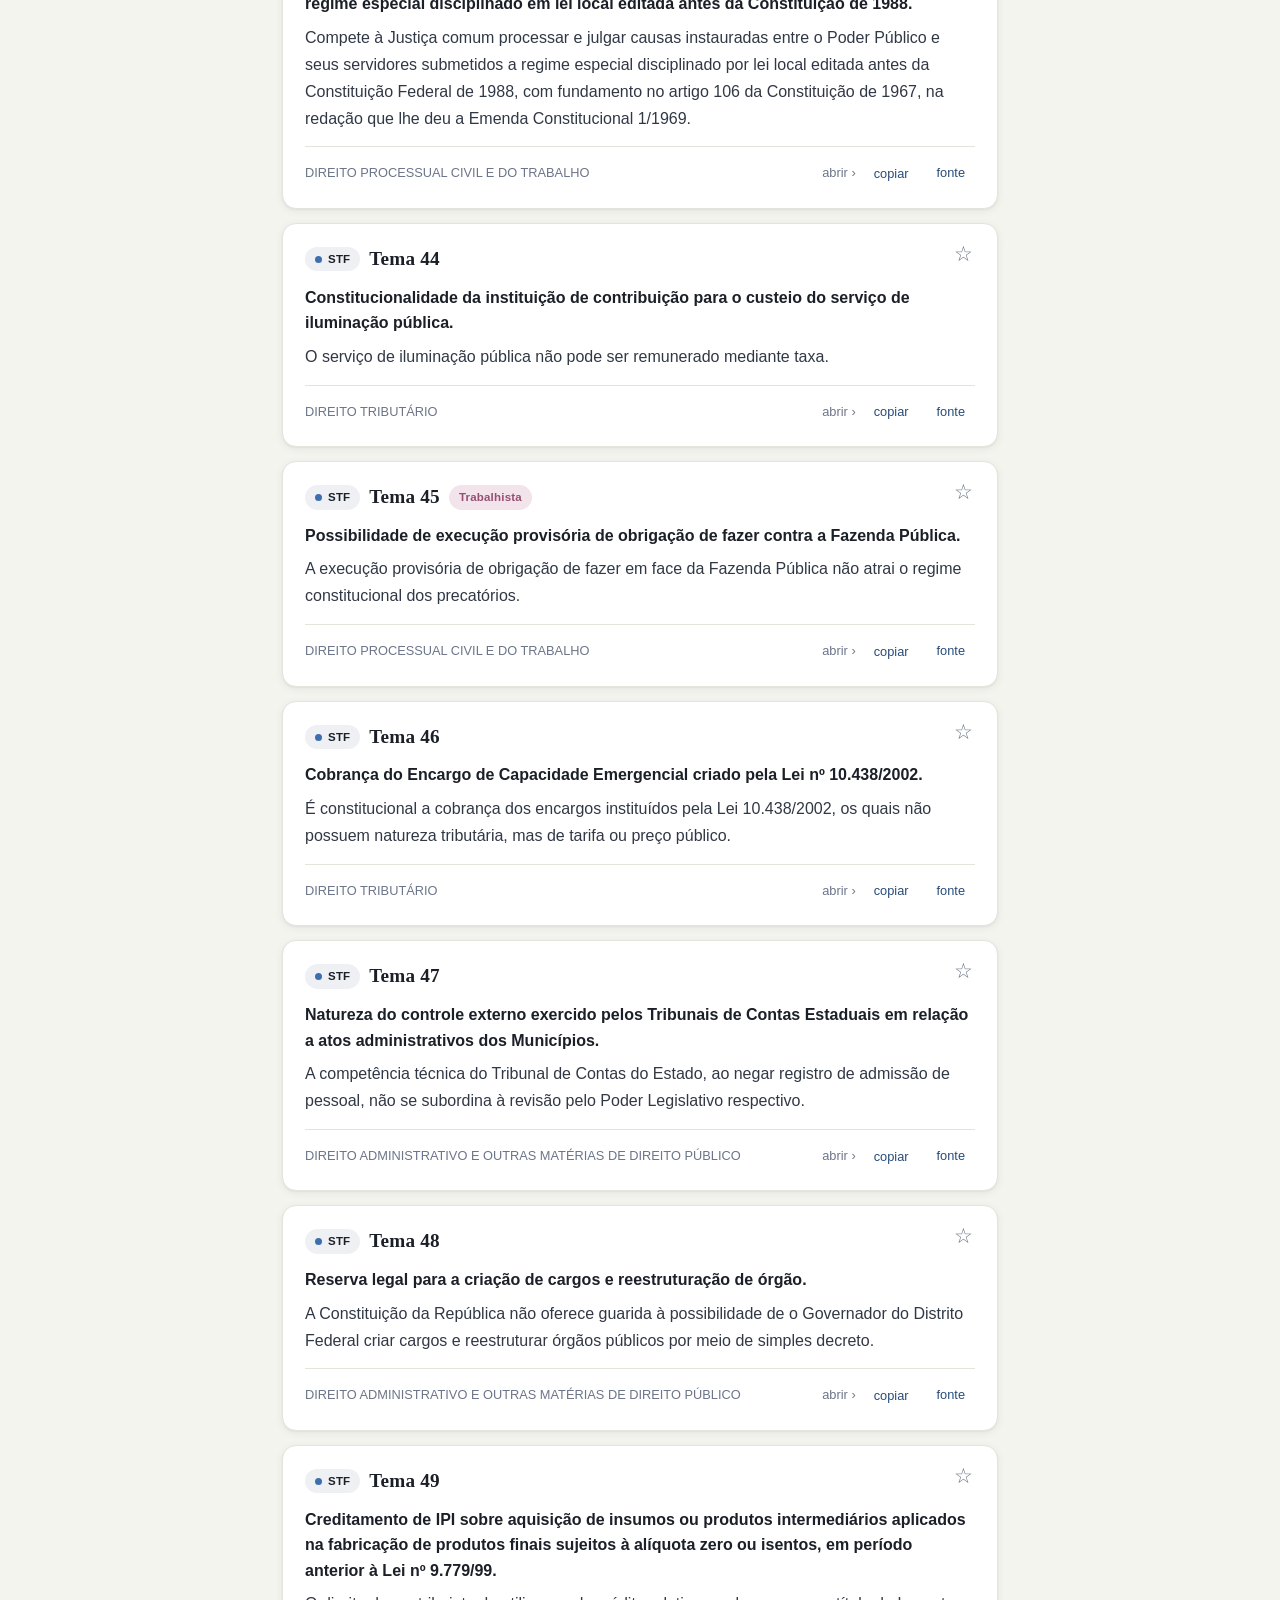
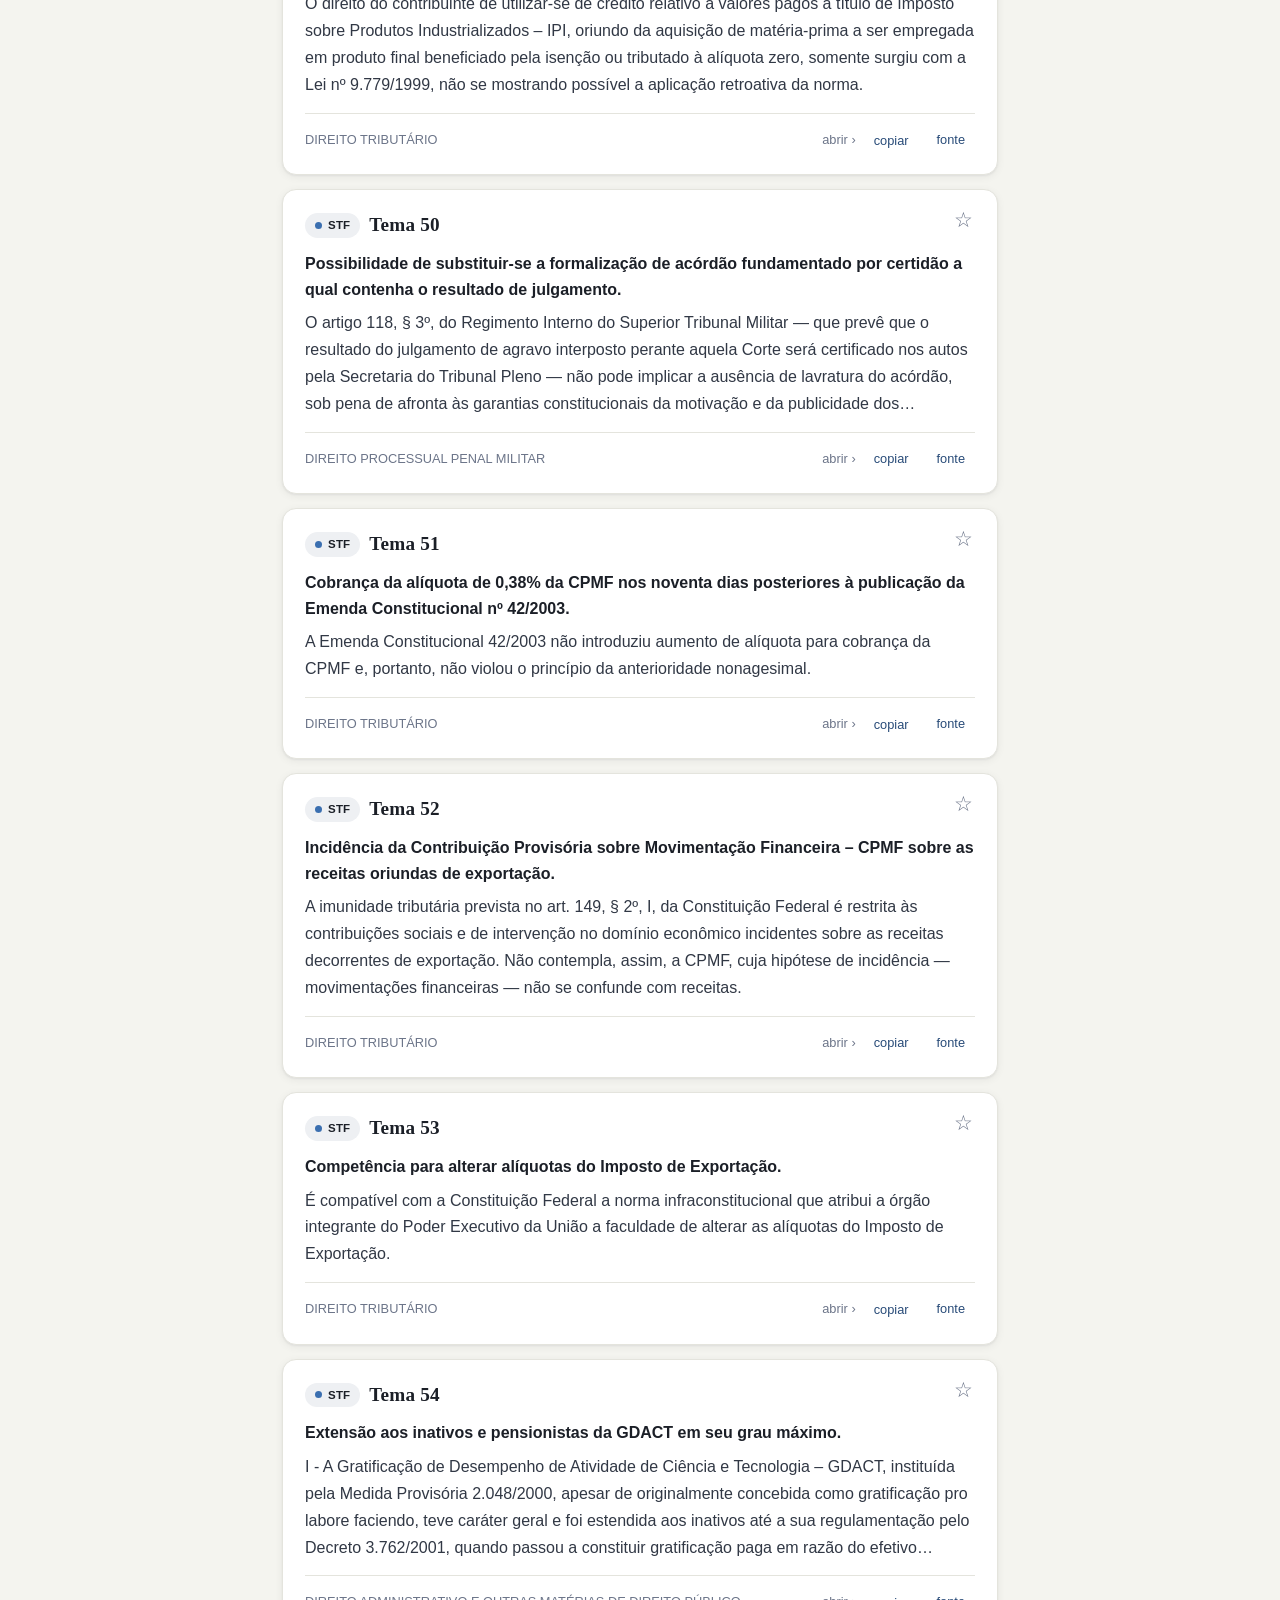
==== commit ce814c40: "Adiciona Súmulas do TJGO (84) — Centro-Oeste quase fechado - 84 súmulas do TJGO (82 vigentes + 2 can" ====
--- a/index.html
+++ b/index.html
@@ -5,7 +5,7 @@
   <meta name="viewport" content="width=device-width, initial-scale=1.0" />
   <title>Jurisprudência — Súmulas e Julgados</title>
   <meta name="theme-color" content="#284b78" />
-  <meta name="description" content="Consulta offline de súmulas e julgados (STF, STJ, TST, TJSP, TJRJ, TJMG, TJES, TJRS, TJSC, TJDFT, TJMS)." />
+  <meta name="description" content="Consulta offline de súmulas e julgados (STF, STJ, TST, TJSP, TJRJ, TJMG, TJES, TJRS, TJSC, TJDFT, TJMS, TJGO)." />
   <link rel="manifest" href="manifest.webmanifest" />
   <link rel="icon" type="image/svg+xml" href="icon.svg" />
   <link rel="apple-touch-icon" href="icon-512.png" />
@@ -21,7 +21,7 @@
         <span class="brand-mark">§</span>
         <div>
           <h1>Jurisprudência</h1>
-          <p class="subtitle">Súmulas e julgados — STF · STJ · TST · TJSP · TJRJ · TJMG · TJES · TJRS · TJSC · TJDFT · TJMS</p>
+          <p class="subtitle">Súmulas e julgados — STF · STJ · TST · TJSP · TJRJ · TJMG · TJES · TJRS · TJSC · TJDFT · TJMS · TJGO</p>
         </div>
       </div>
       <div class="topbar-right">
@@ -113,6 +113,7 @@
   <script src="data/tjdft-sumulas.js"></script>
   <script src="data/tjdft-je-sumulas.js"></script>
   <script src="data/tjms-sumulas.js"></script>
+  <script src="data/tjgo-sumulas.js"></script>
   <script src="app.js"></script>
 
   <!-- PWA: registra o service worker para uso offline e instalação -->
--- a/styles.css
+++ b/styles.css
@@ -27,6 +27,7 @@
   --tjsc: #6f8f2f;
   --tjdft: #8455ad;
   --tjms: #b06a2f;
+  --tjgo: #3d8b5f;
 
   --mat-consumidor-bg: #f6ecda;
   --mat-consumidor-fg: #946517;
@@ -72,6 +73,7 @@
   --tjsc: #9cbe4a;
   --tjdft: #b394de;
   --tjms: #d89a5b;
+  --tjgo: #5fbf8a;
 
   --mat-consumidor-bg: rgba(224, 164, 88, 0.16);
   --mat-consumidor-fg: #e0a458;
@@ -358,6 +360,7 @@
 .tag-tribunal[data-t="TJSC"]::before { background: var(--tjsc); }
 .tag-tribunal[data-t="TJDFT"]::before { background: var(--tjdft); }
 .tag-tribunal[data-t="TJMS"]::before { background: var(--tjms); }
+.tag-tribunal[data-t="TJGO"]::before { background: var(--tjgo); }
 
 .tag-num { display: none; } /* substituída por .card-num */
 .tag-materia[data-m="Consumidor"] { background: var(--mat-consumidor-bg); color: var(--mat-consumidor-fg); }
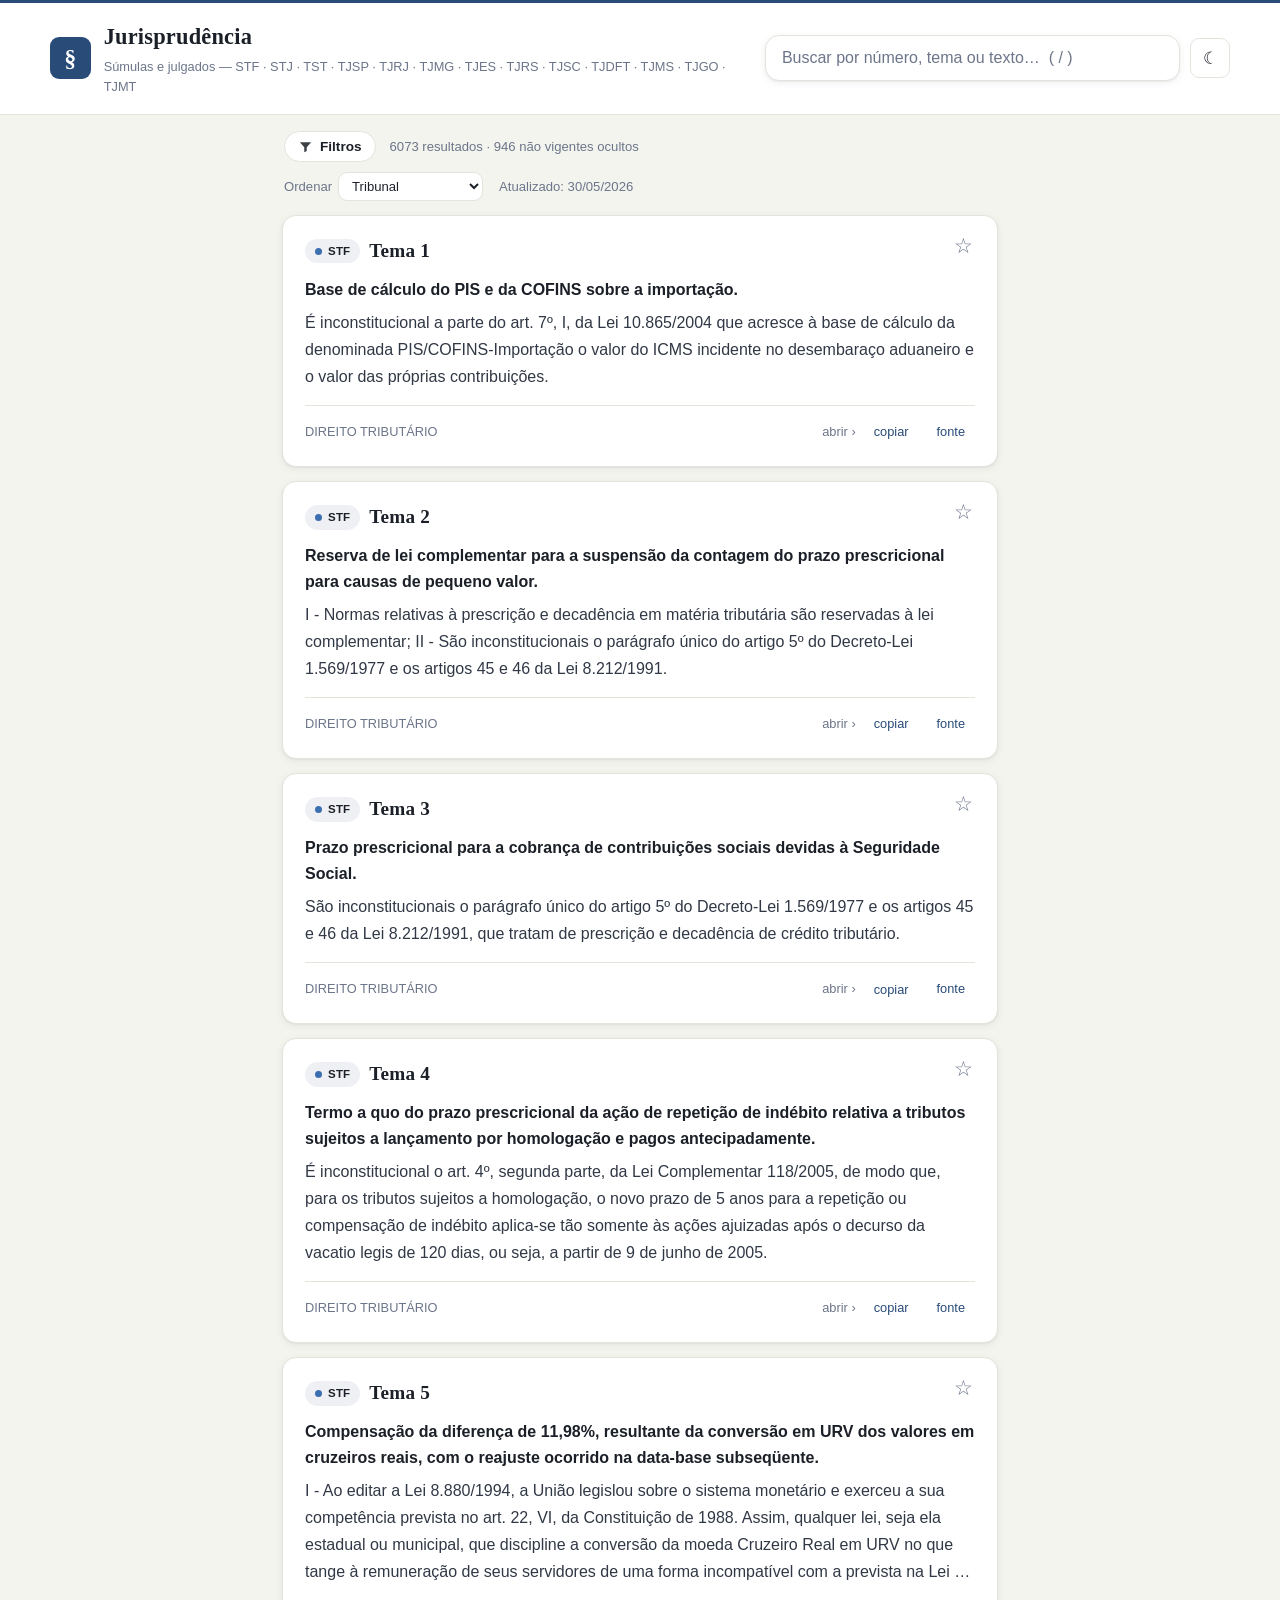
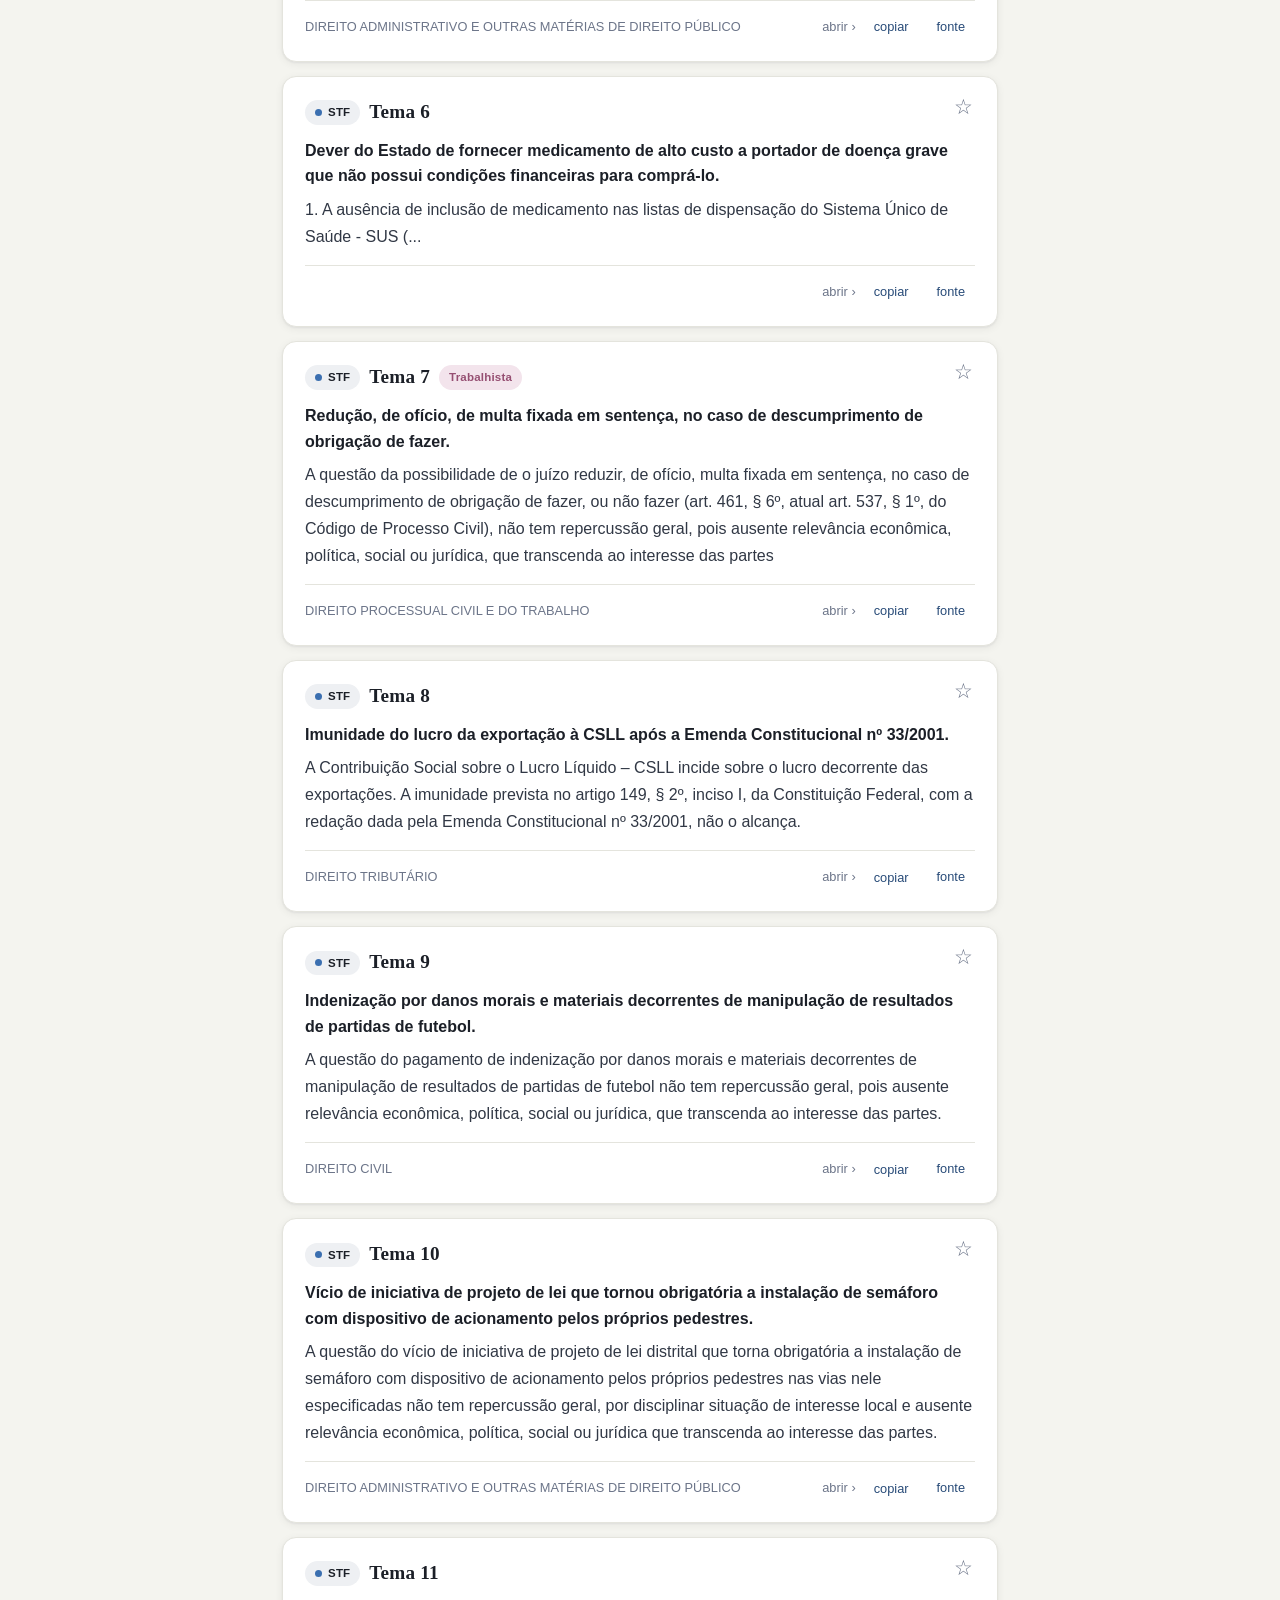
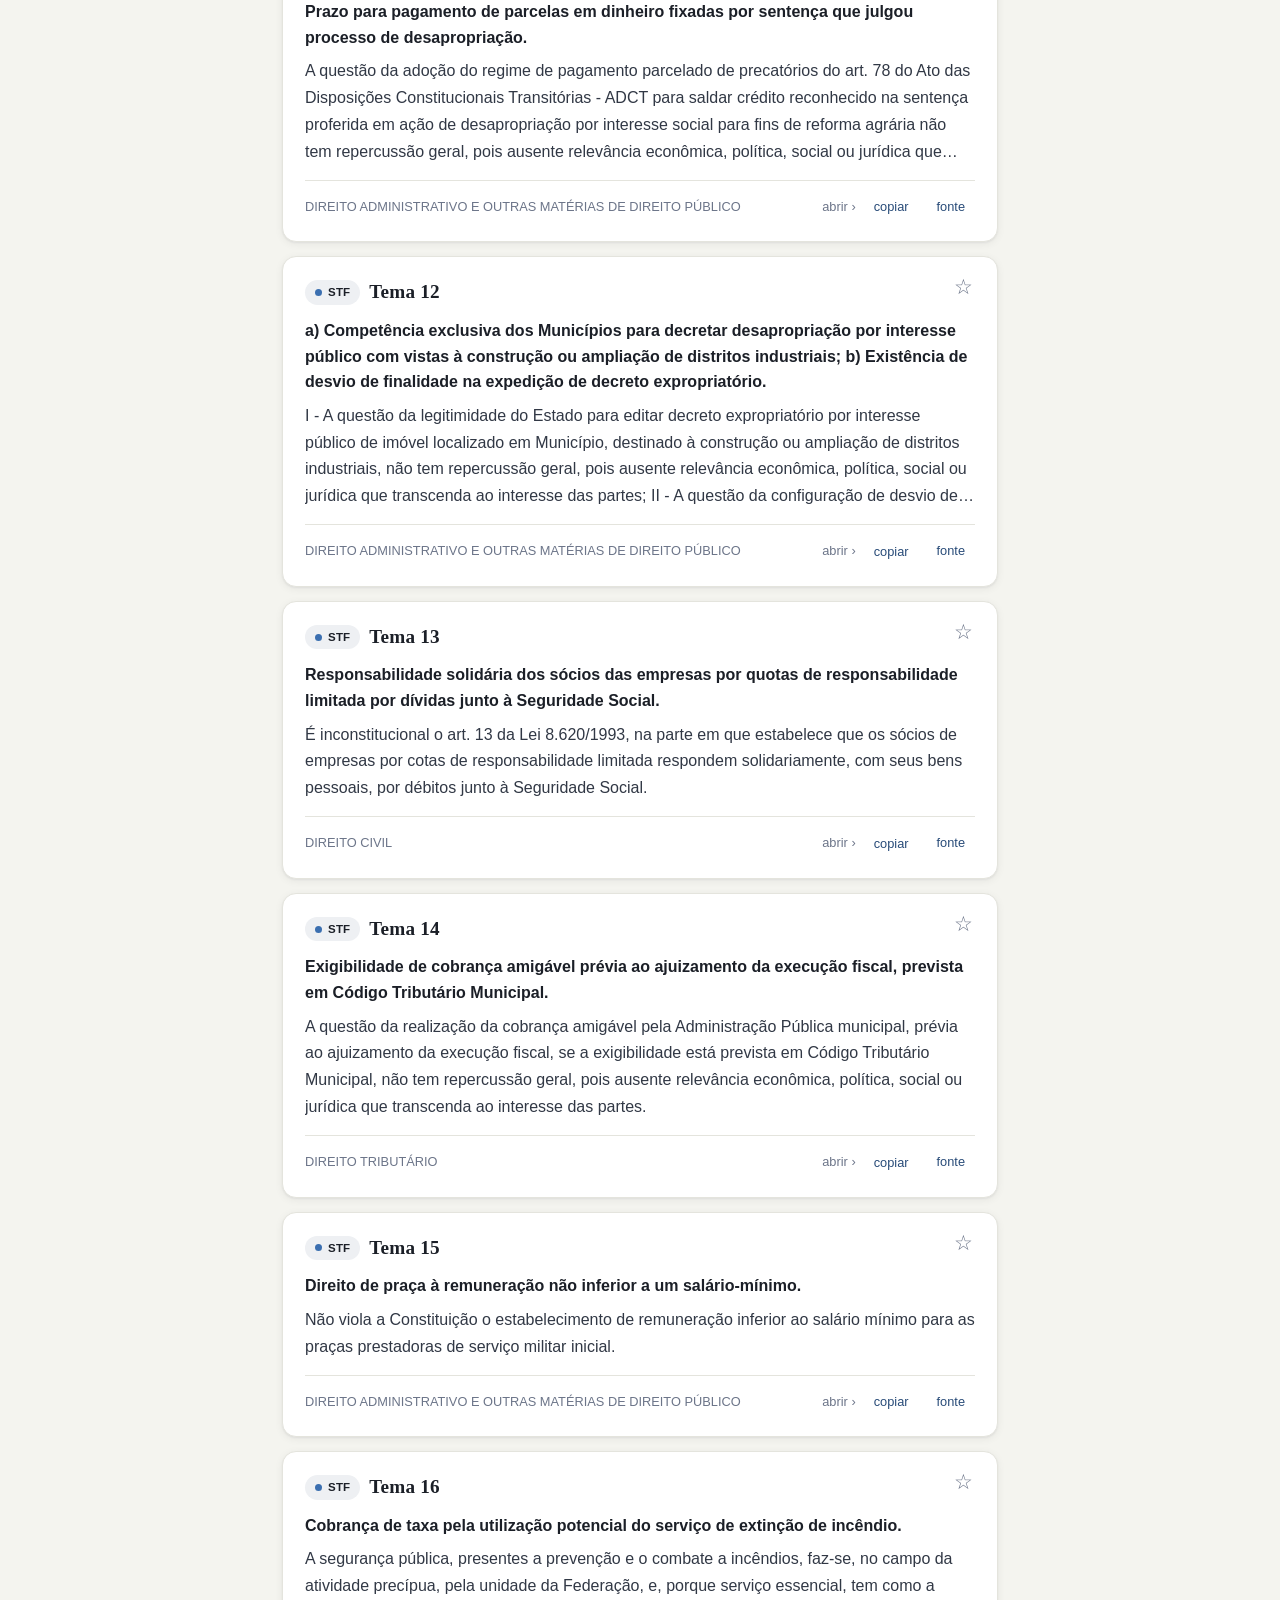
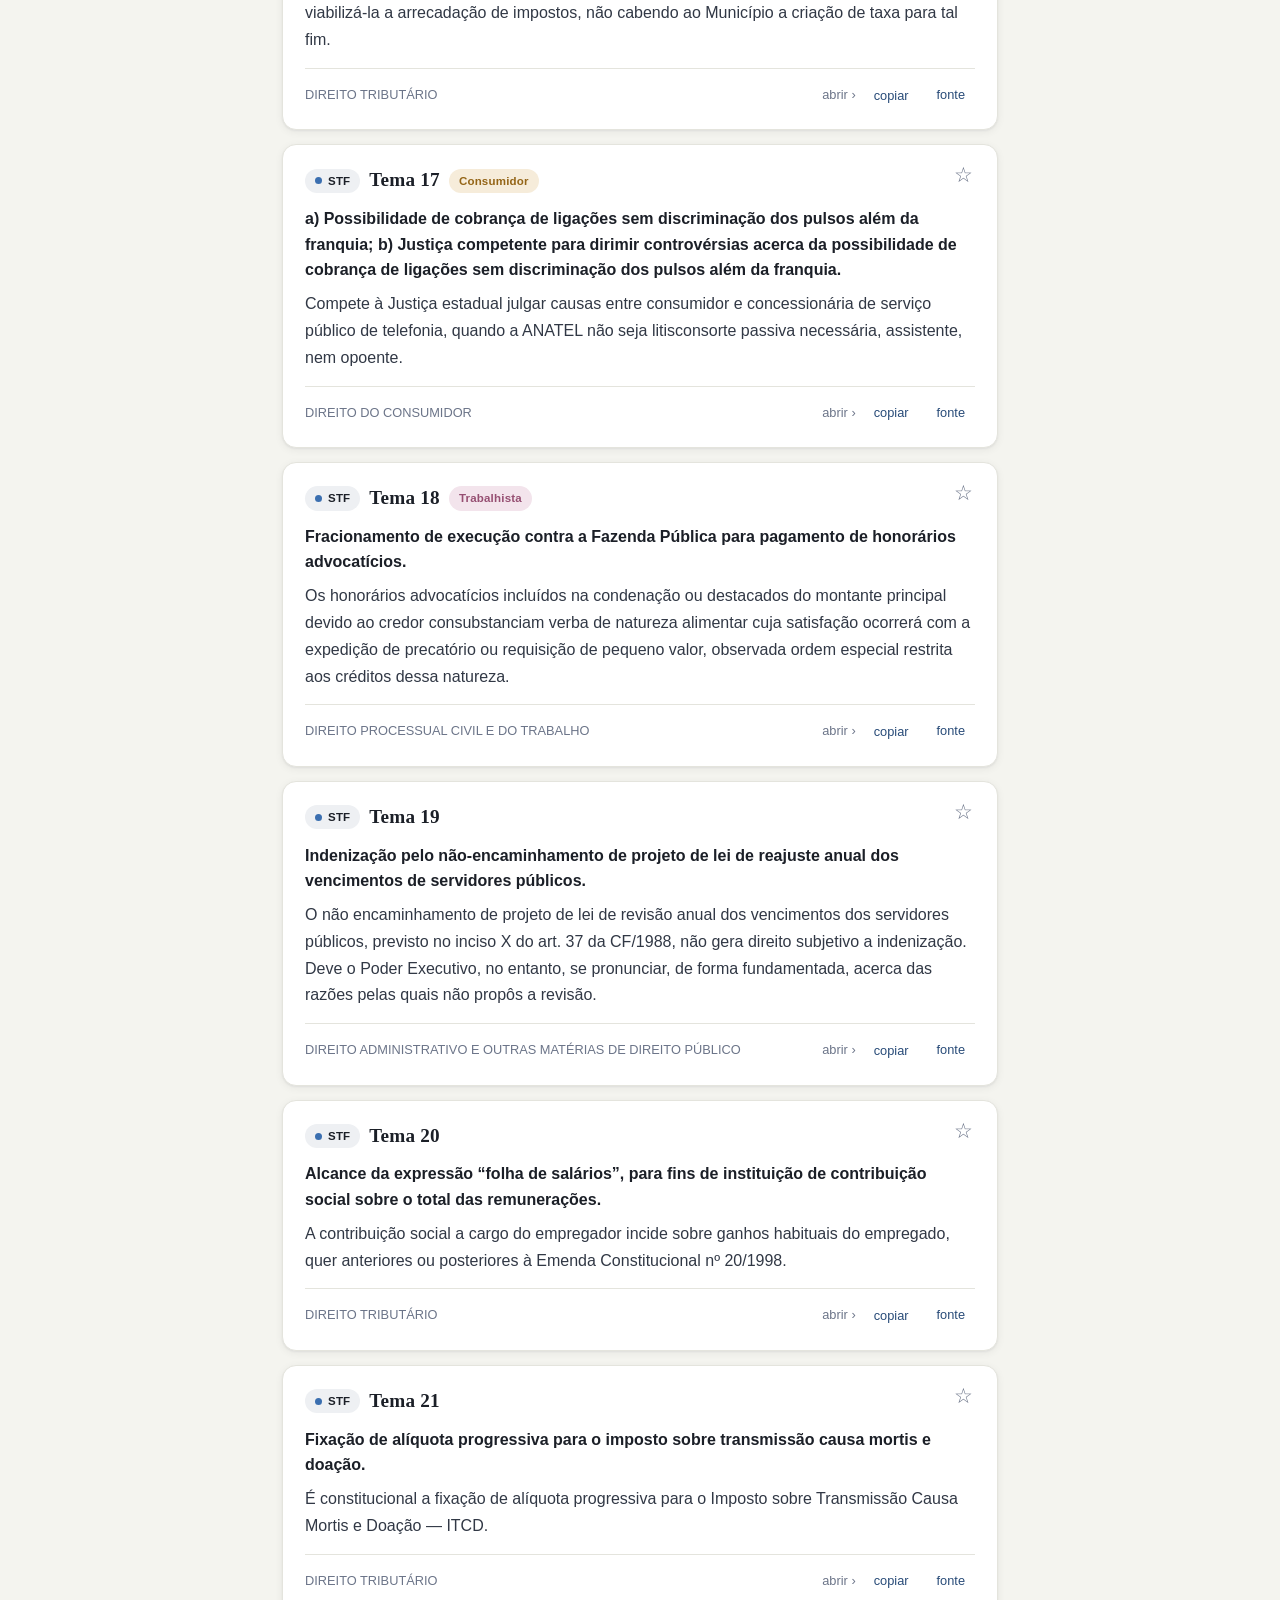
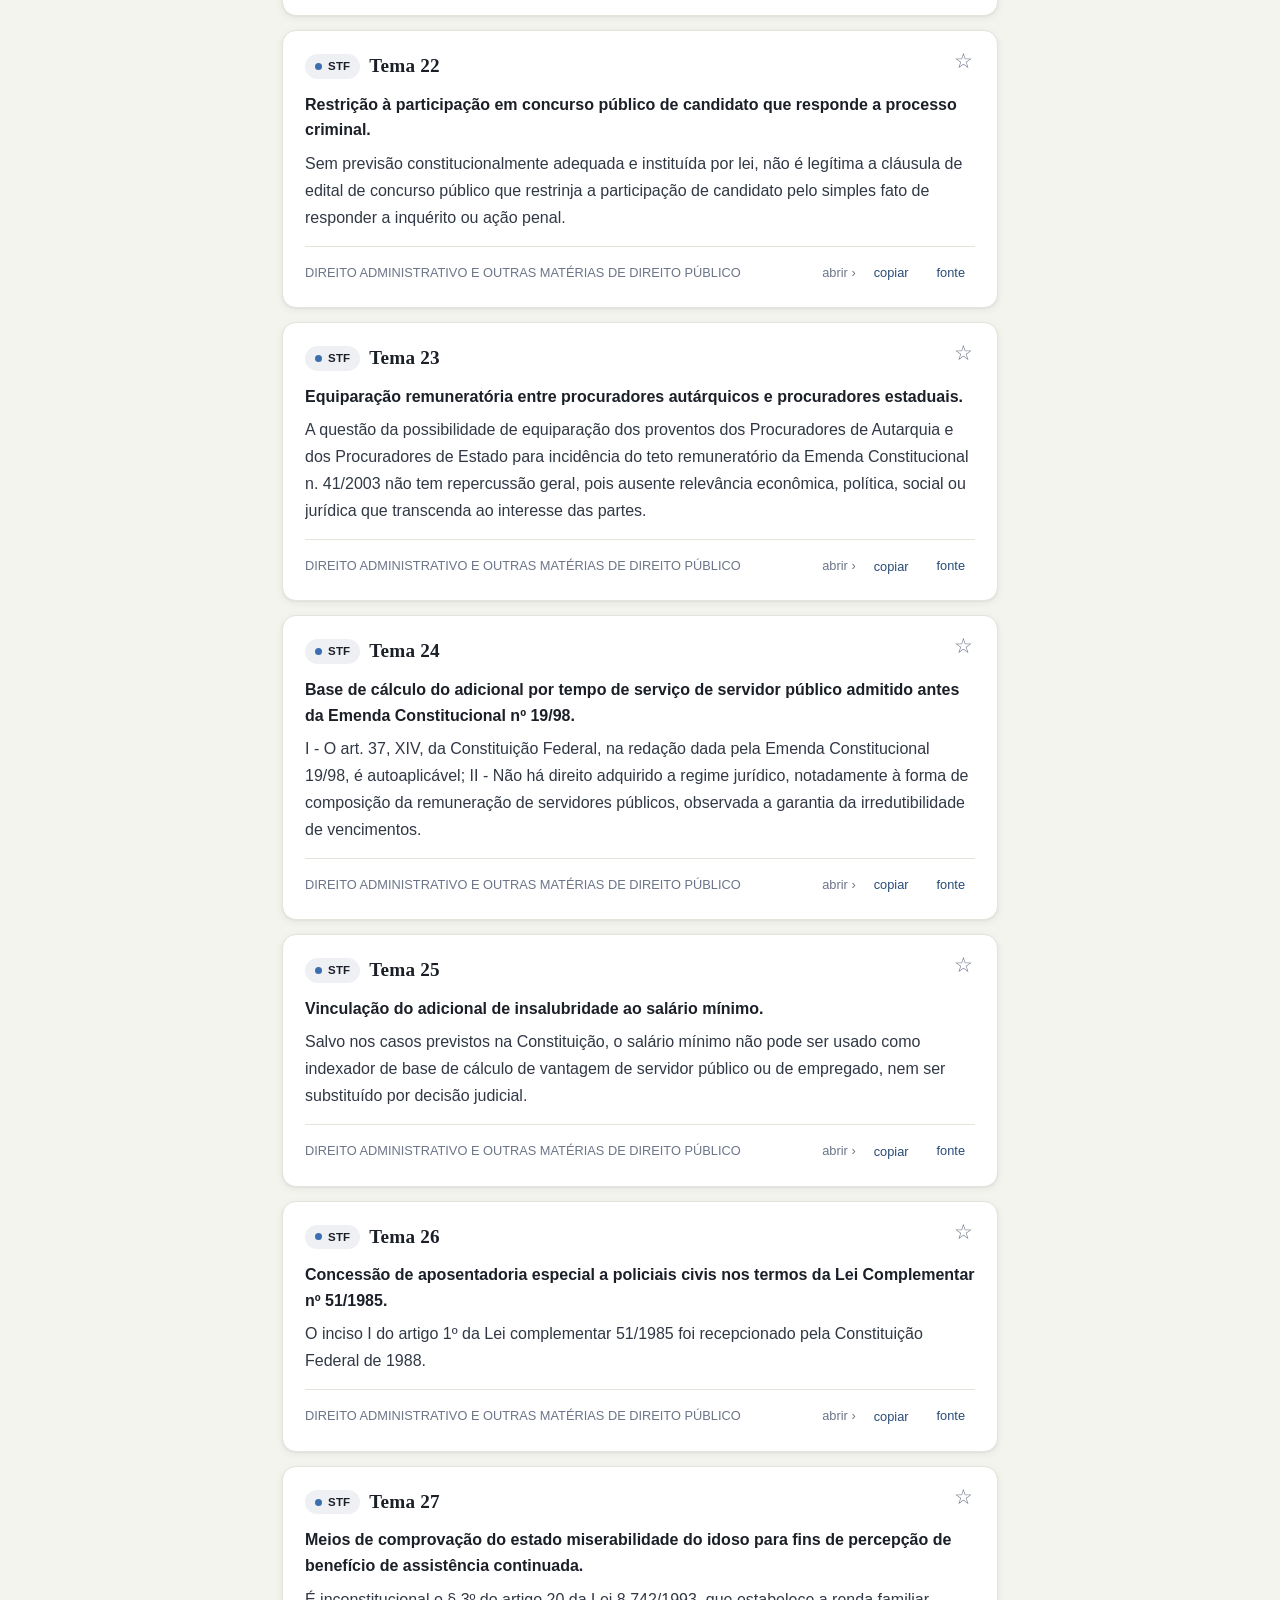
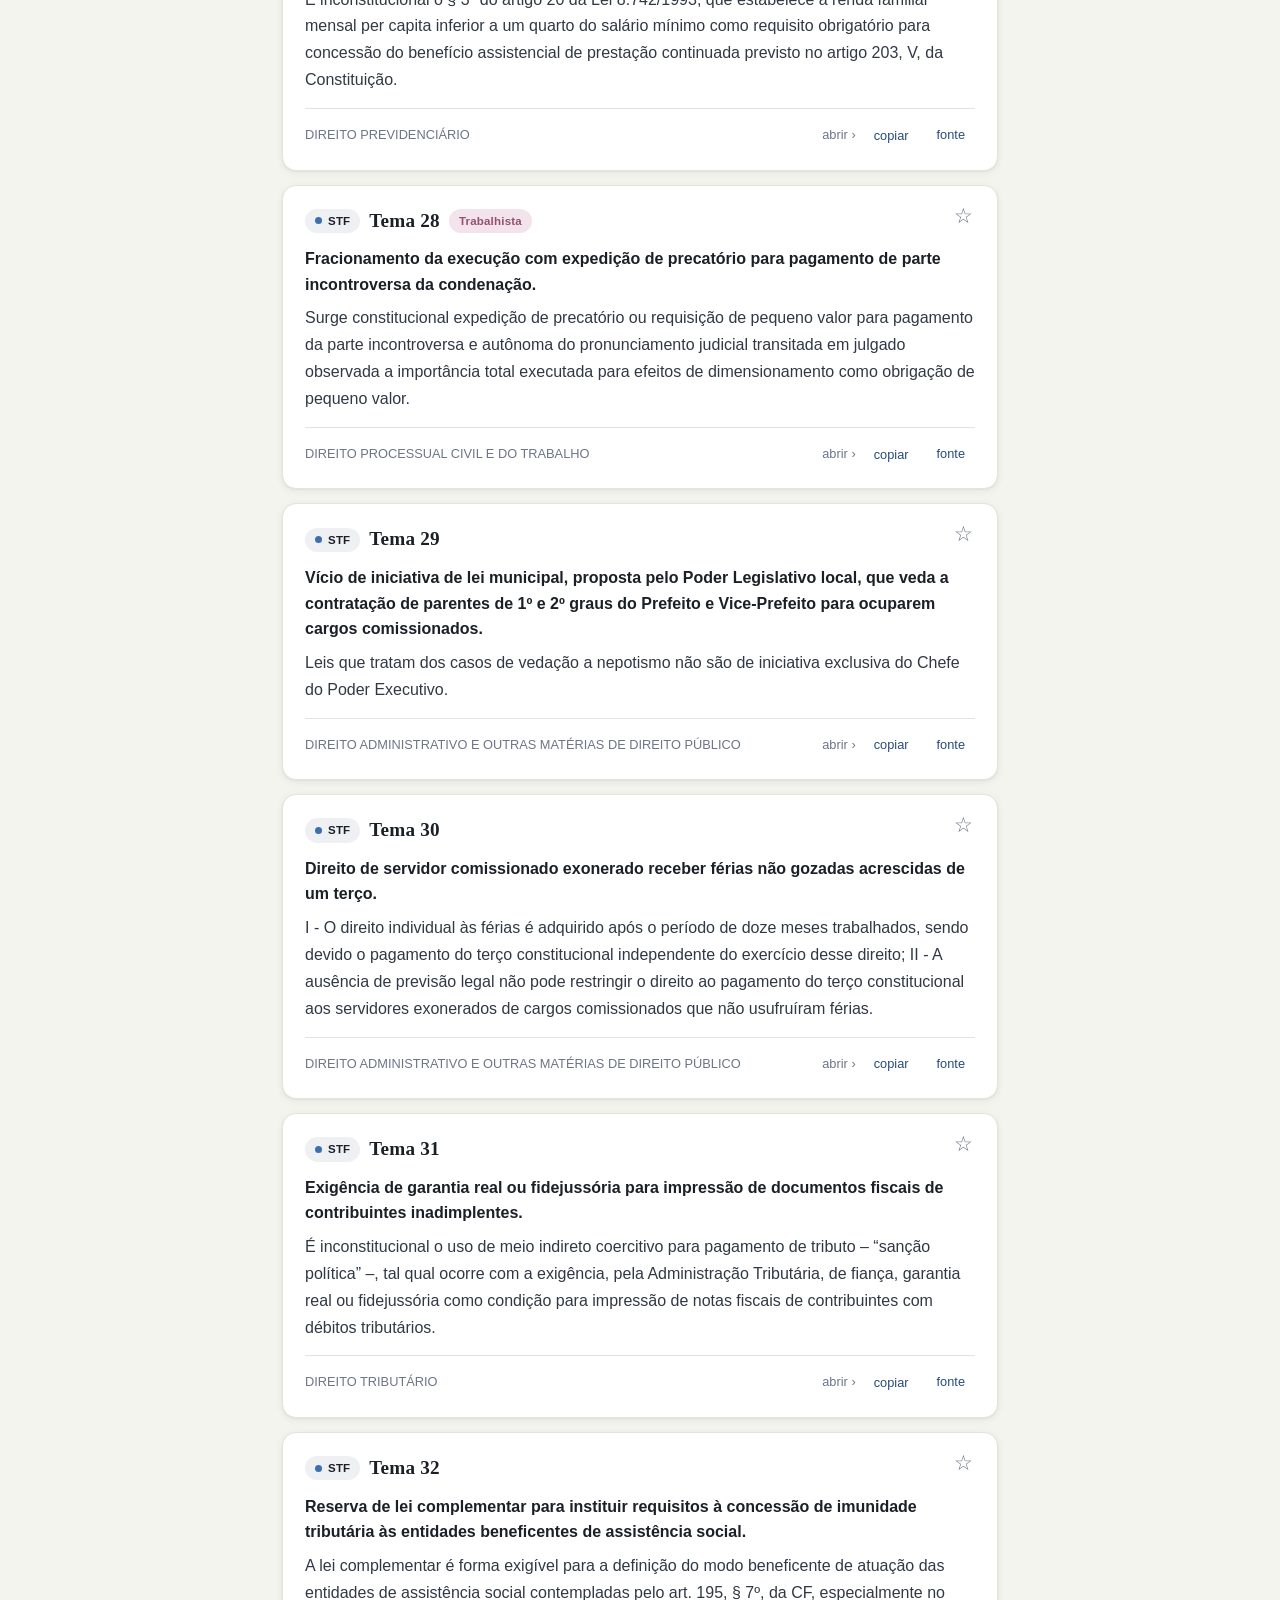
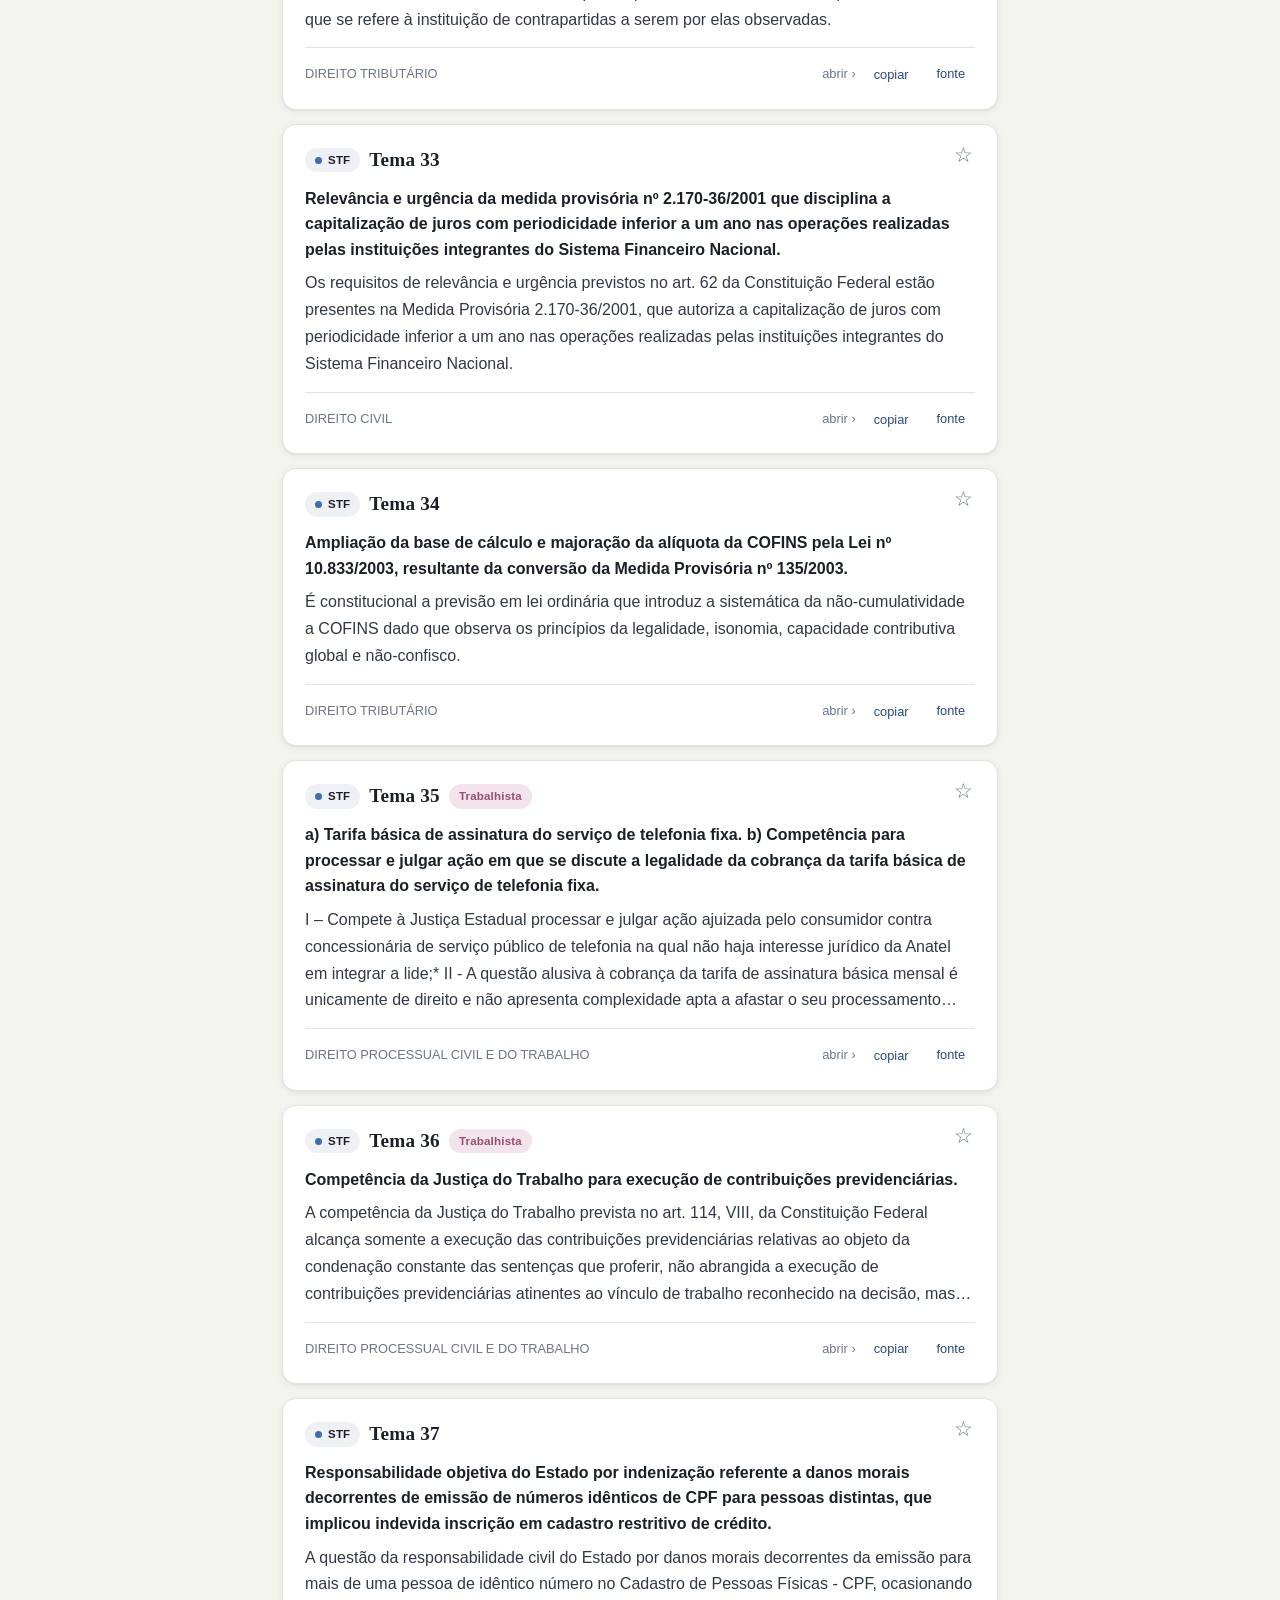
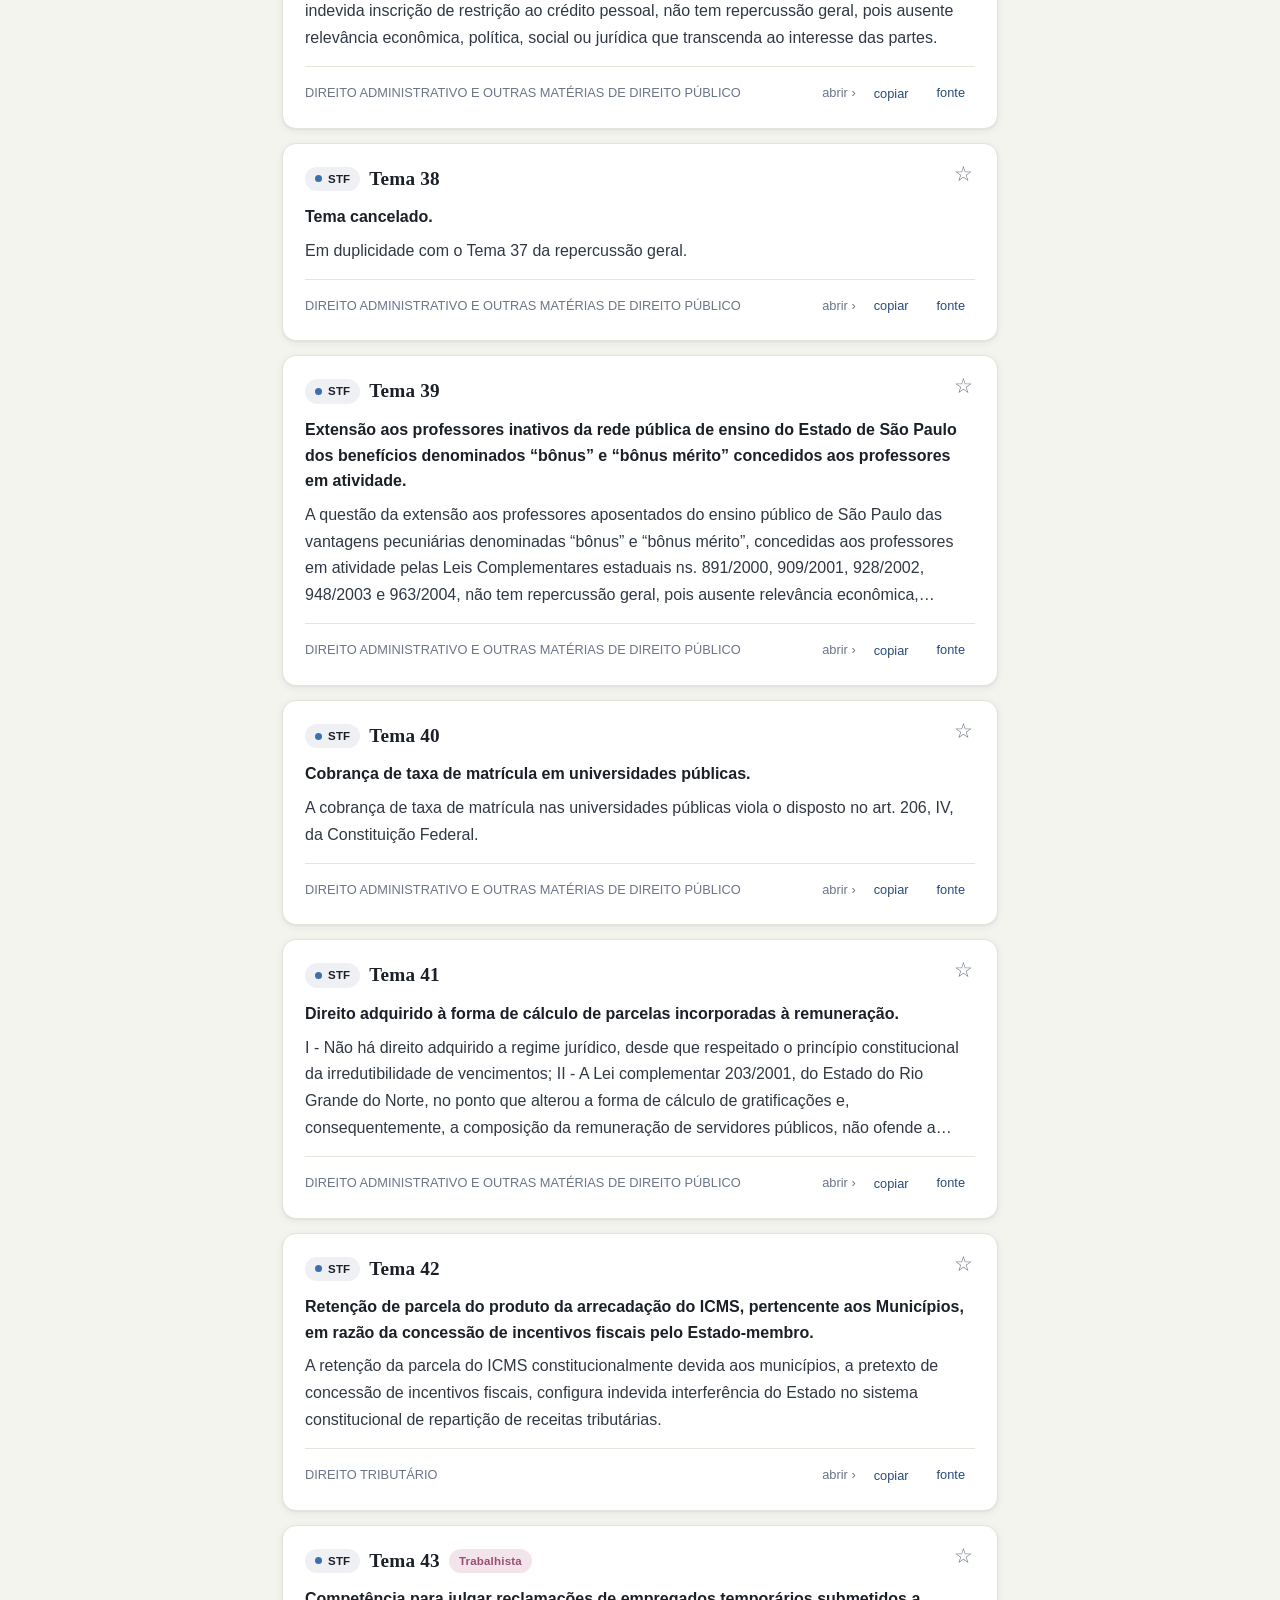
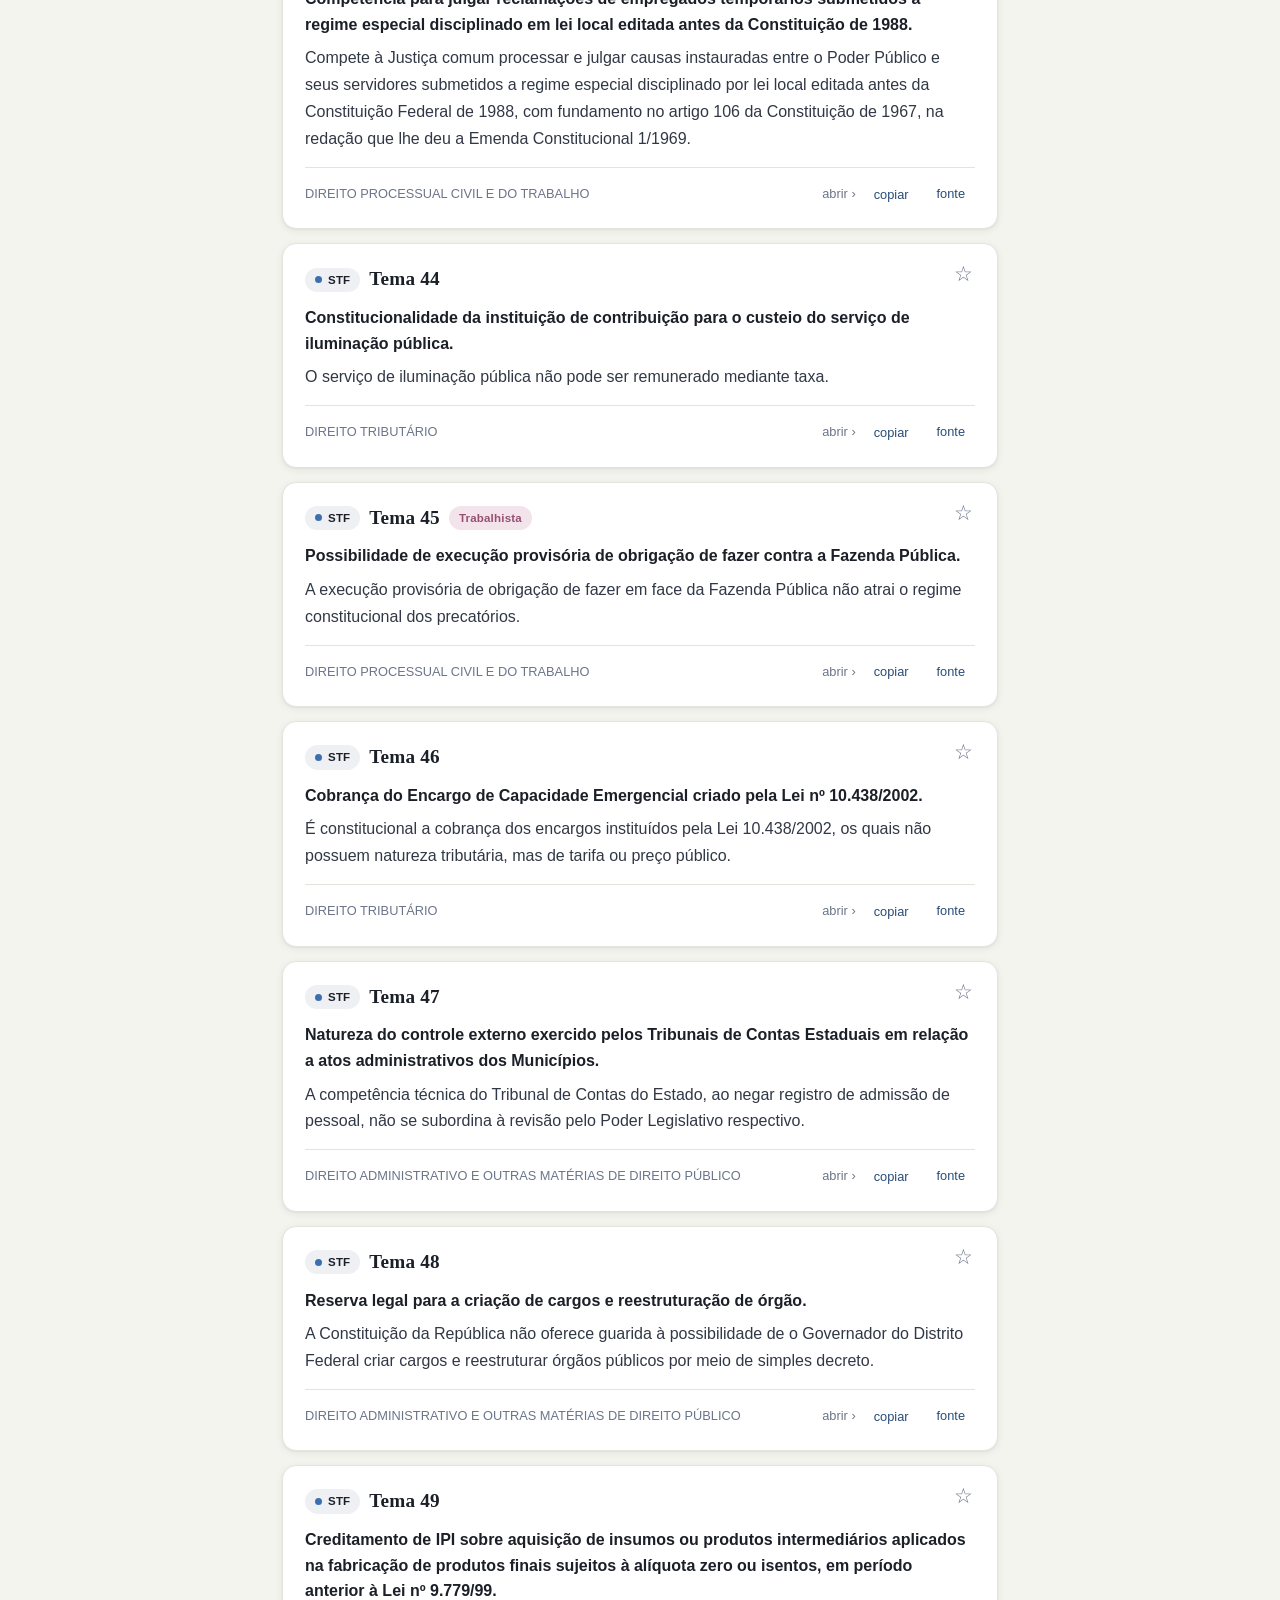
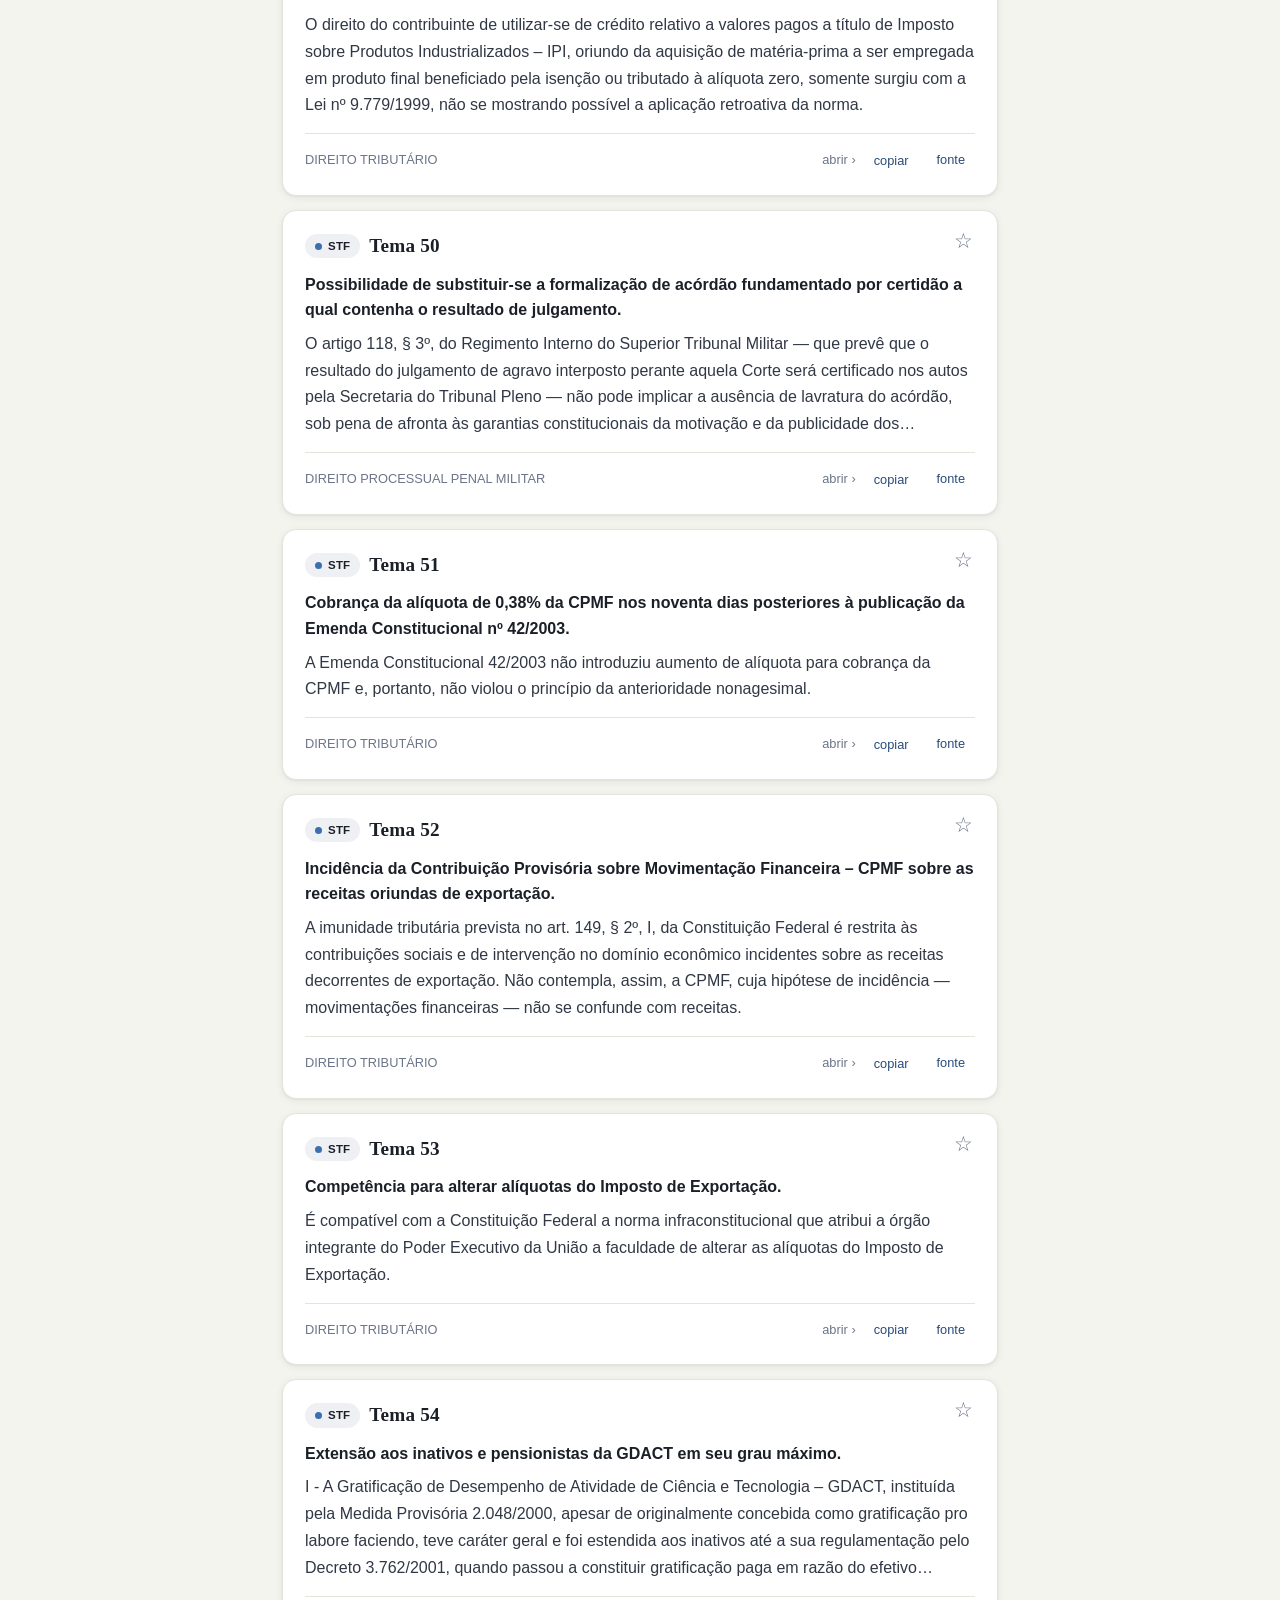
==== commit 38204490: "Adiciona Súmulas do TJMT (2) — Centro-Oeste completo - 2 súmulas do Tribunal Pleno do TJMT. A fonte " ====
--- a/index.html
+++ b/index.html
@@ -5,7 +5,7 @@
   <meta name="viewport" content="width=device-width, initial-scale=1.0" />
   <title>Jurisprudência — Súmulas e Julgados</title>
   <meta name="theme-color" content="#284b78" />
-  <meta name="description" content="Consulta offline de súmulas e julgados (STF, STJ, TST, TJSP, TJRJ, TJMG, TJES, TJRS, TJSC, TJDFT, TJMS, TJGO)." />
+  <meta name="description" content="Consulta offline de súmulas e julgados (STF, STJ, TST, TJSP, TJRJ, TJMG, TJES, TJRS, TJSC, TJDFT, TJMS, TJGO, TJMT)." />
   <link rel="manifest" href="manifest.webmanifest" />
   <link rel="icon" type="image/svg+xml" href="icon.svg" />
   <link rel="apple-touch-icon" href="icon-512.png" />
@@ -21,7 +21,7 @@
         <span class="brand-mark">§</span>
         <div>
           <h1>Jurisprudência</h1>
-          <p class="subtitle">Súmulas e julgados — STF · STJ · TST · TJSP · TJRJ · TJMG · TJES · TJRS · TJSC · TJDFT · TJMS · TJGO</p>
+          <p class="subtitle">Súmulas e julgados — STF · STJ · TST · TJSP · TJRJ · TJMG · TJES · TJRS · TJSC · TJDFT · TJMS · TJGO · TJMT</p>
         </div>
       </div>
       <div class="topbar-right">
@@ -114,6 +114,7 @@
   <script src="data/tjdft-je-sumulas.js"></script>
   <script src="data/tjms-sumulas.js"></script>
   <script src="data/tjgo-sumulas.js"></script>
+  <script src="data/tjmt-sumulas.js"></script>
   <script src="app.js"></script>
 
   <!-- PWA: registra o service worker para uso offline e instalação -->
--- a/styles.css
+++ b/styles.css
@@ -28,6 +28,7 @@
   --tjdft: #8455ad;
   --tjms: #b06a2f;
   --tjgo: #3d8b5f;
+  --tjmt: #a84a86;
 
   --mat-consumidor-bg: #f6ecda;
   --mat-consumidor-fg: #946517;
@@ -74,6 +75,7 @@
   --tjdft: #b394de;
   --tjms: #d89a5b;
   --tjgo: #5fbf8a;
+  --tjmt: #d47ab5;
 
   --mat-consumidor-bg: rgba(224, 164, 88, 0.16);
   --mat-consumidor-fg: #e0a458;
@@ -361,6 +363,7 @@
 .tag-tribunal[data-t="TJDFT"]::before { background: var(--tjdft); }
 .tag-tribunal[data-t="TJMS"]::before { background: var(--tjms); }
 .tag-tribunal[data-t="TJGO"]::before { background: var(--tjgo); }
+.tag-tribunal[data-t="TJMT"]::before { background: var(--tjmt); }
 
 .tag-num { display: none; } /* substituída por .card-num */
 .tag-materia[data-m="Consumidor"] { background: var(--mat-consumidor-bg); color: var(--mat-consumidor-fg); }
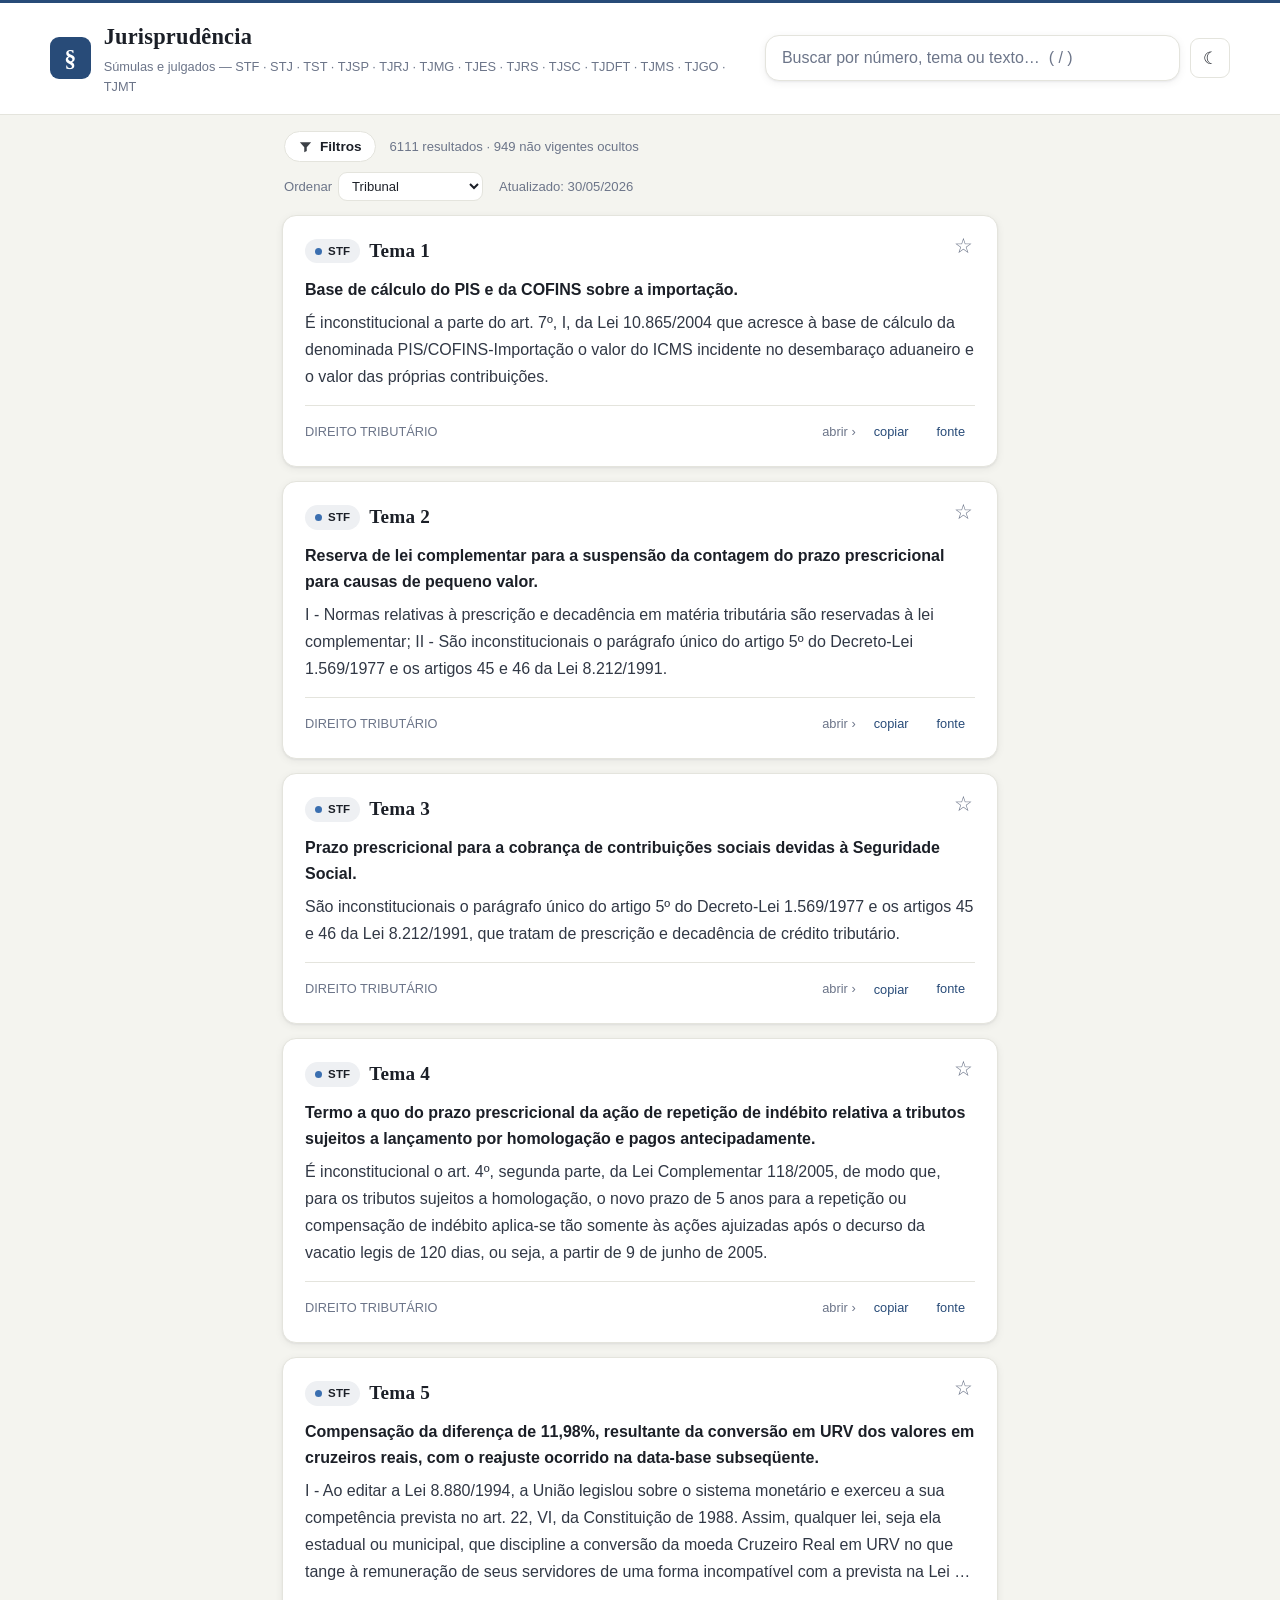
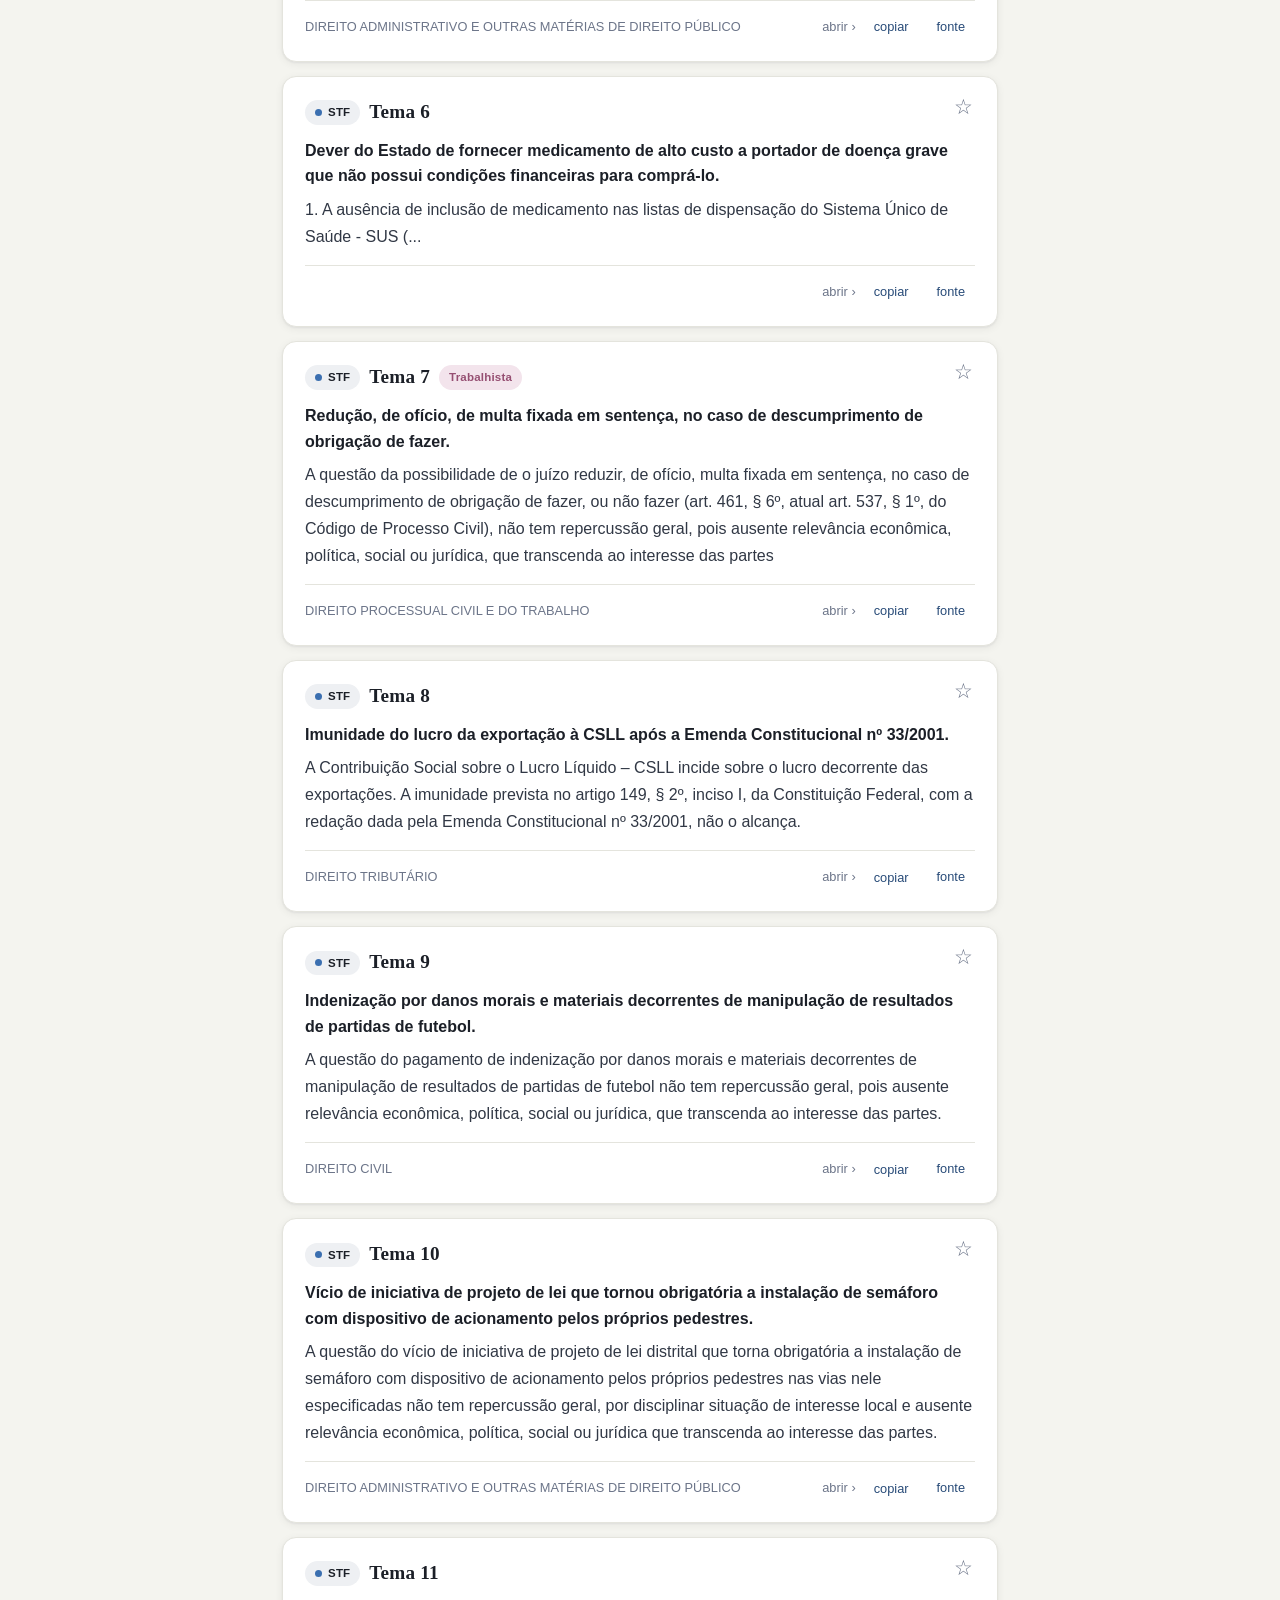
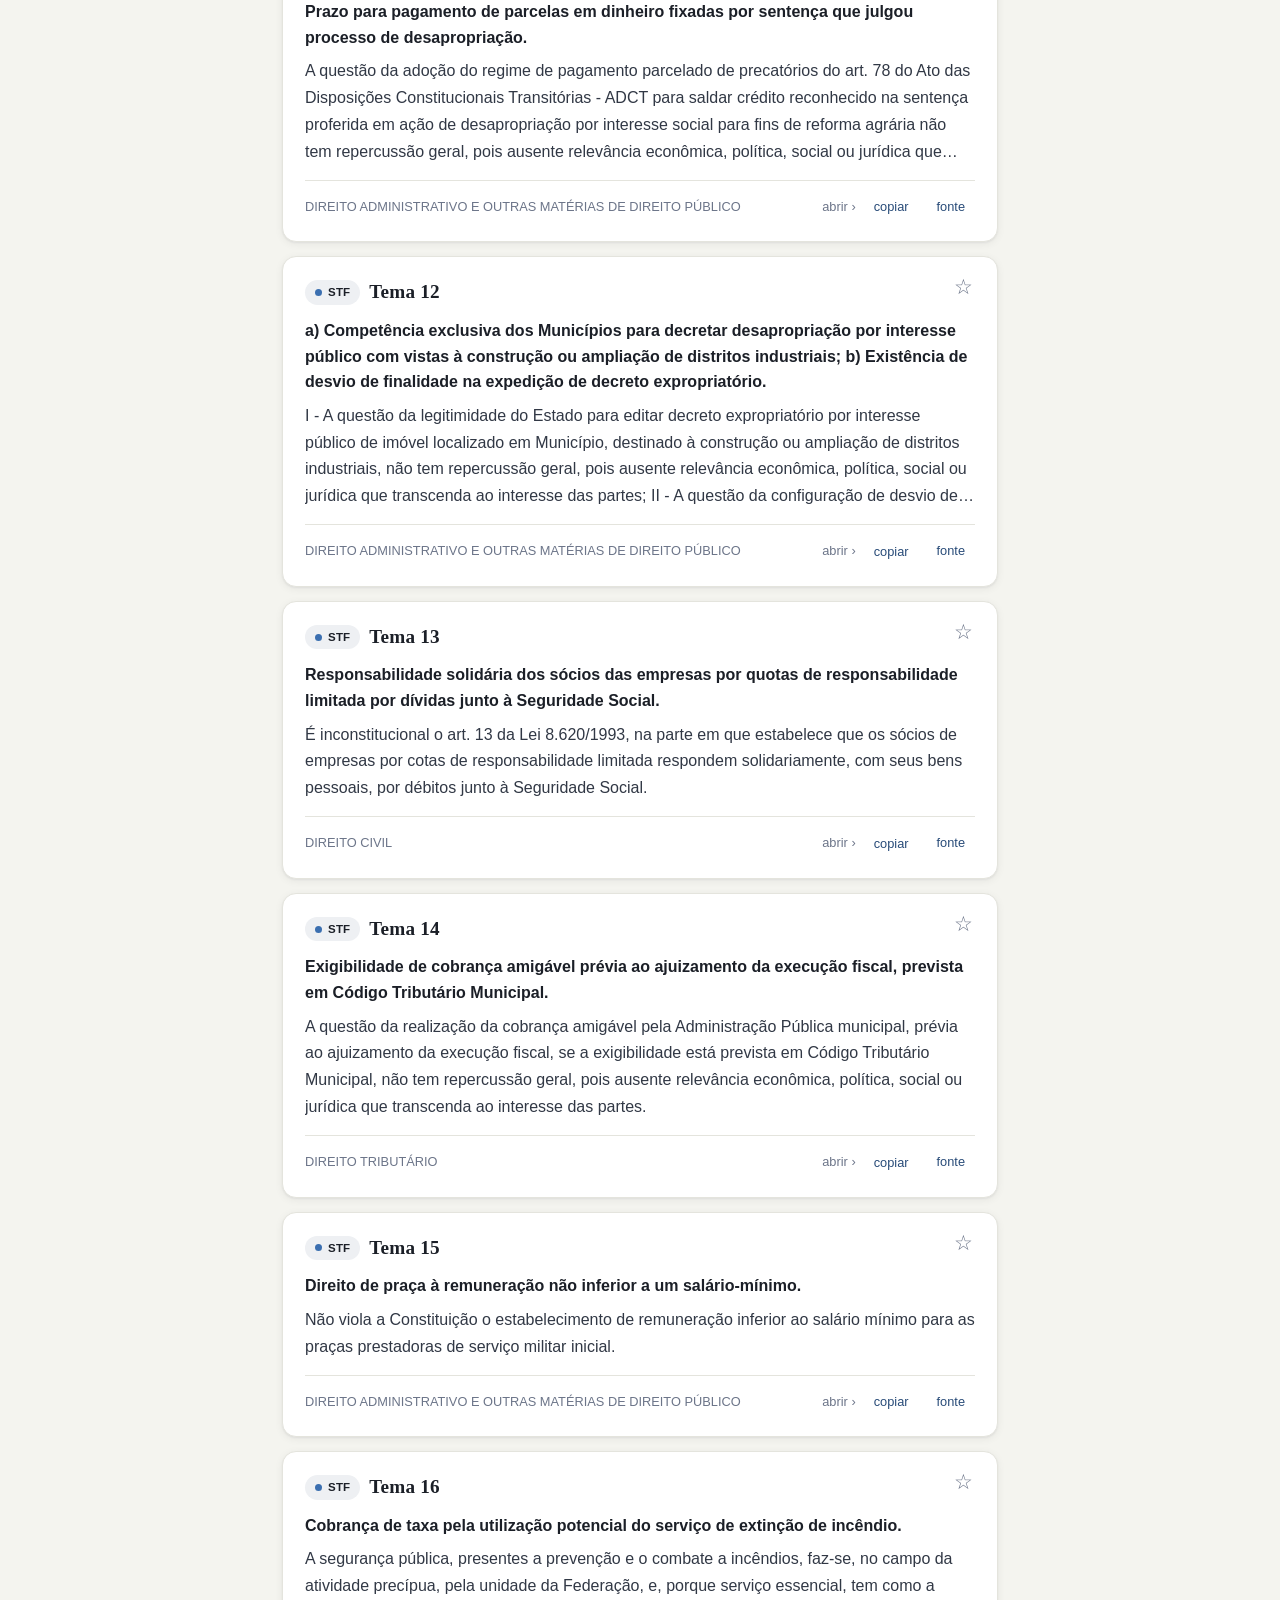
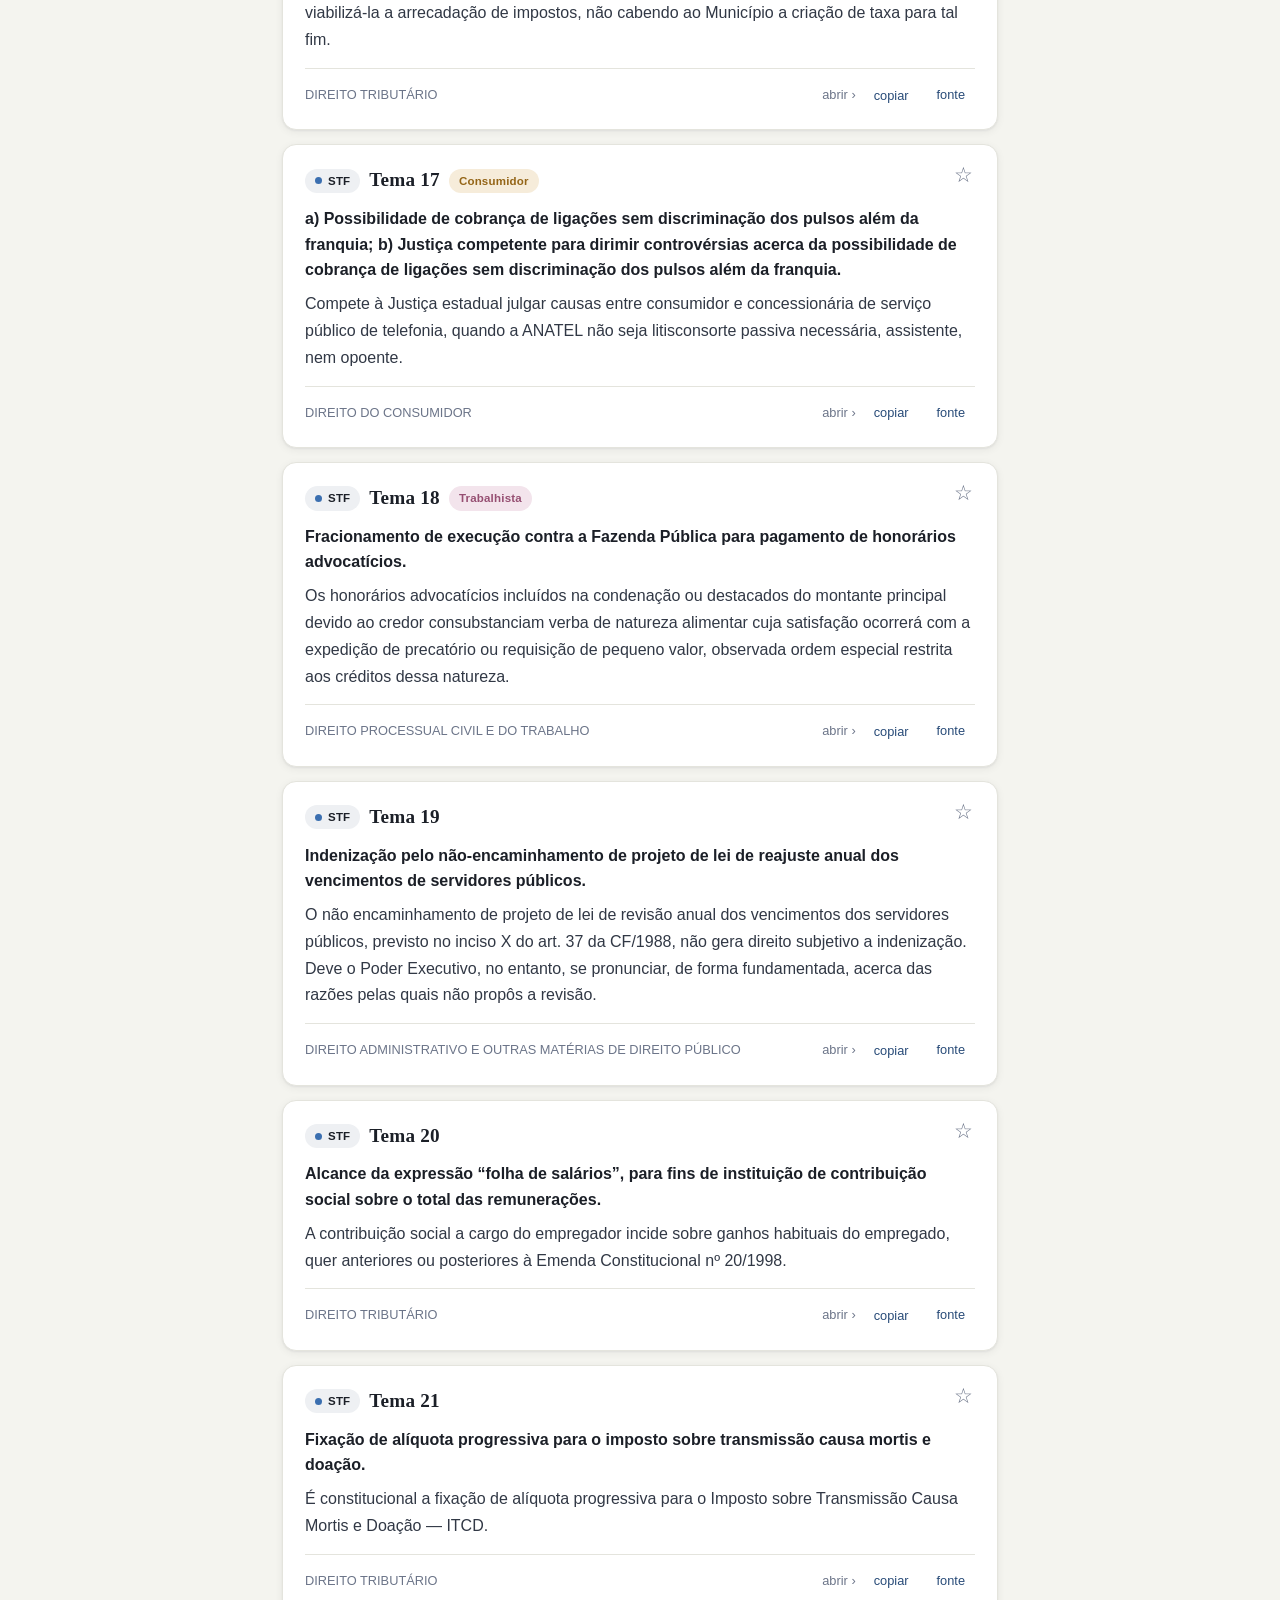
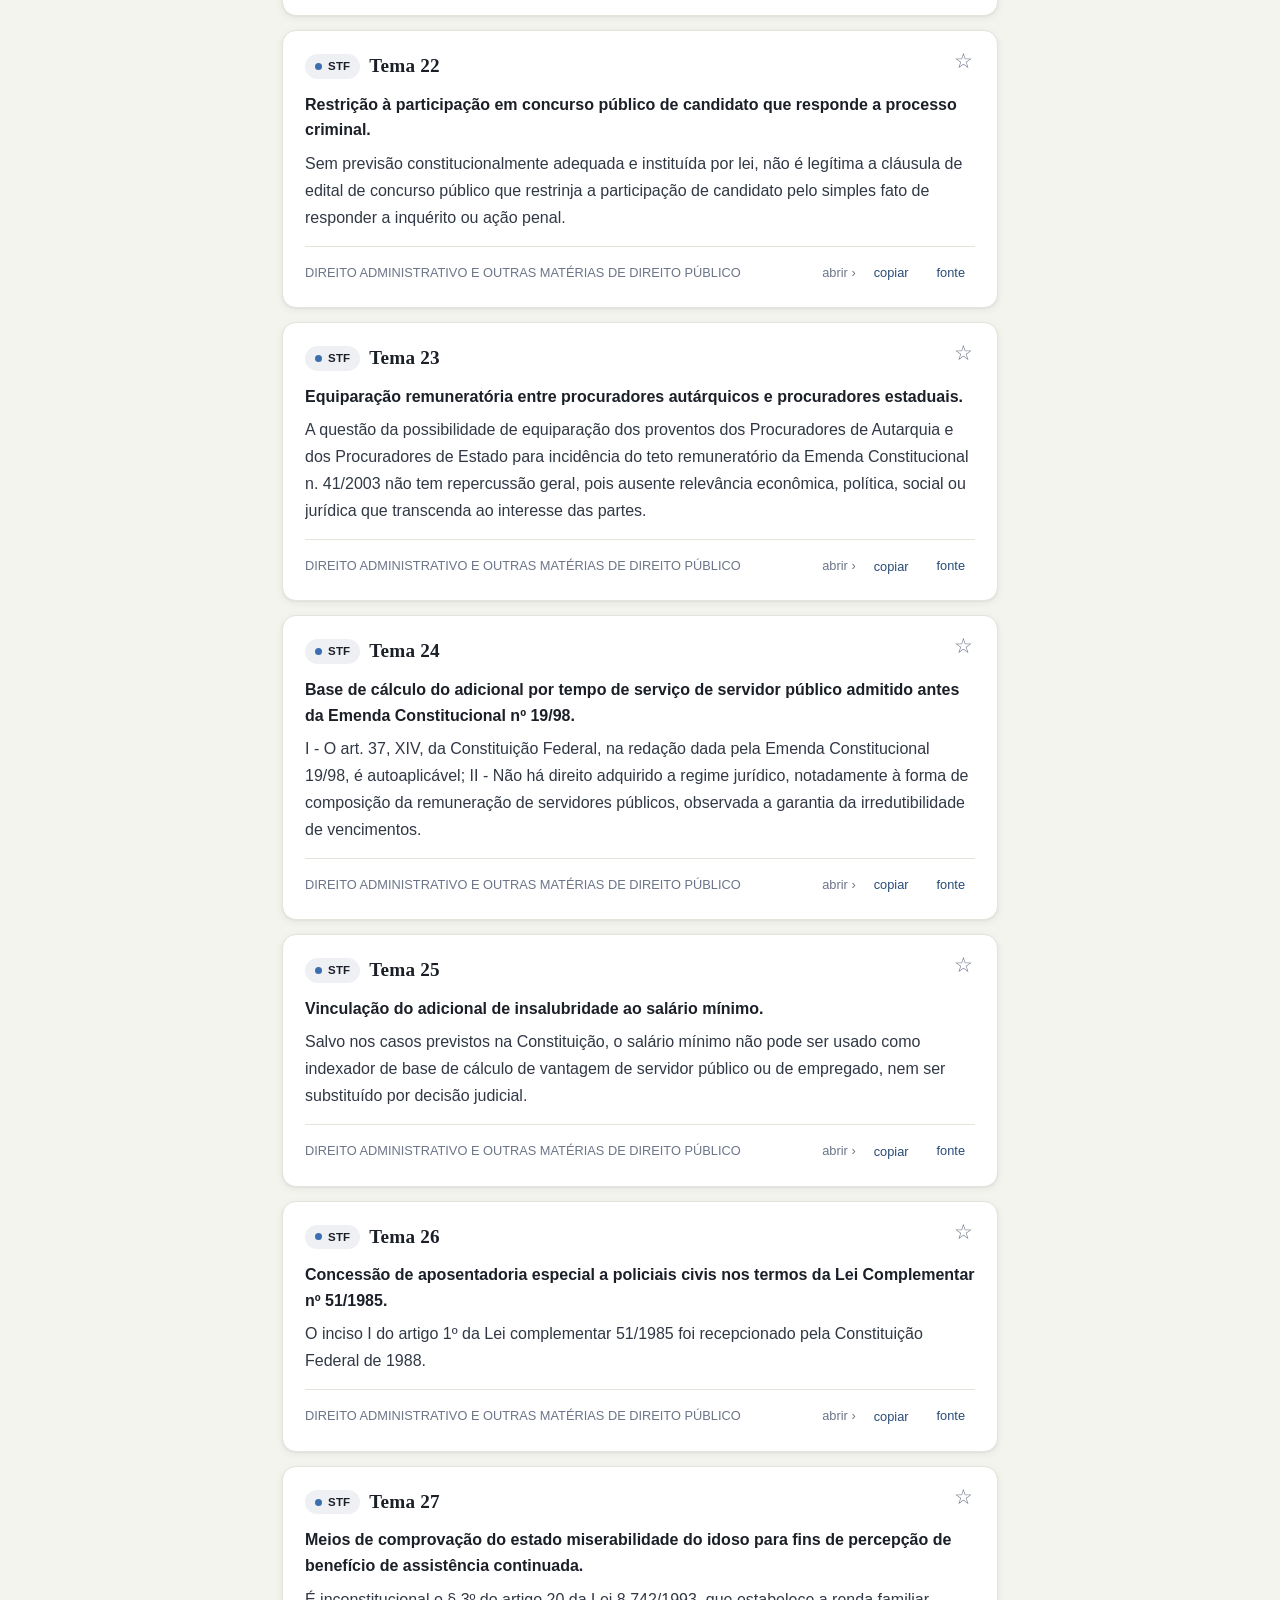
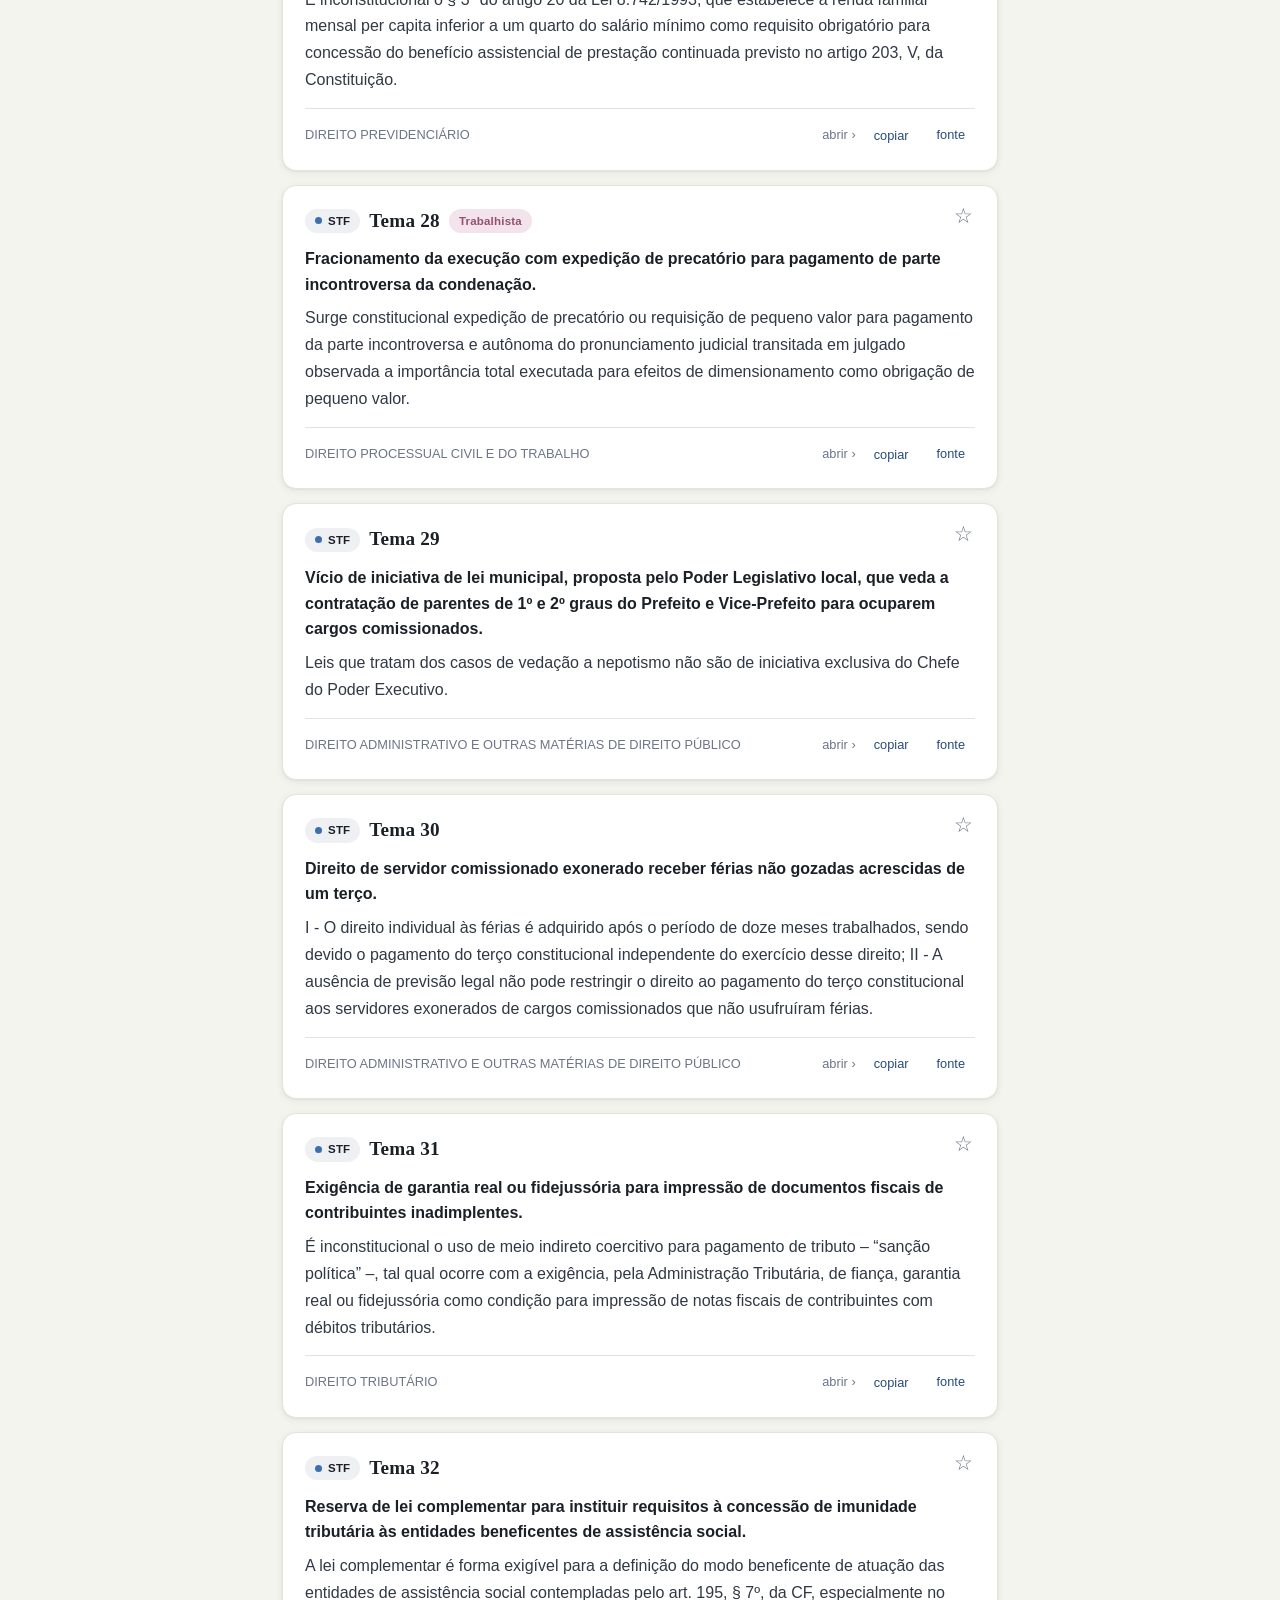
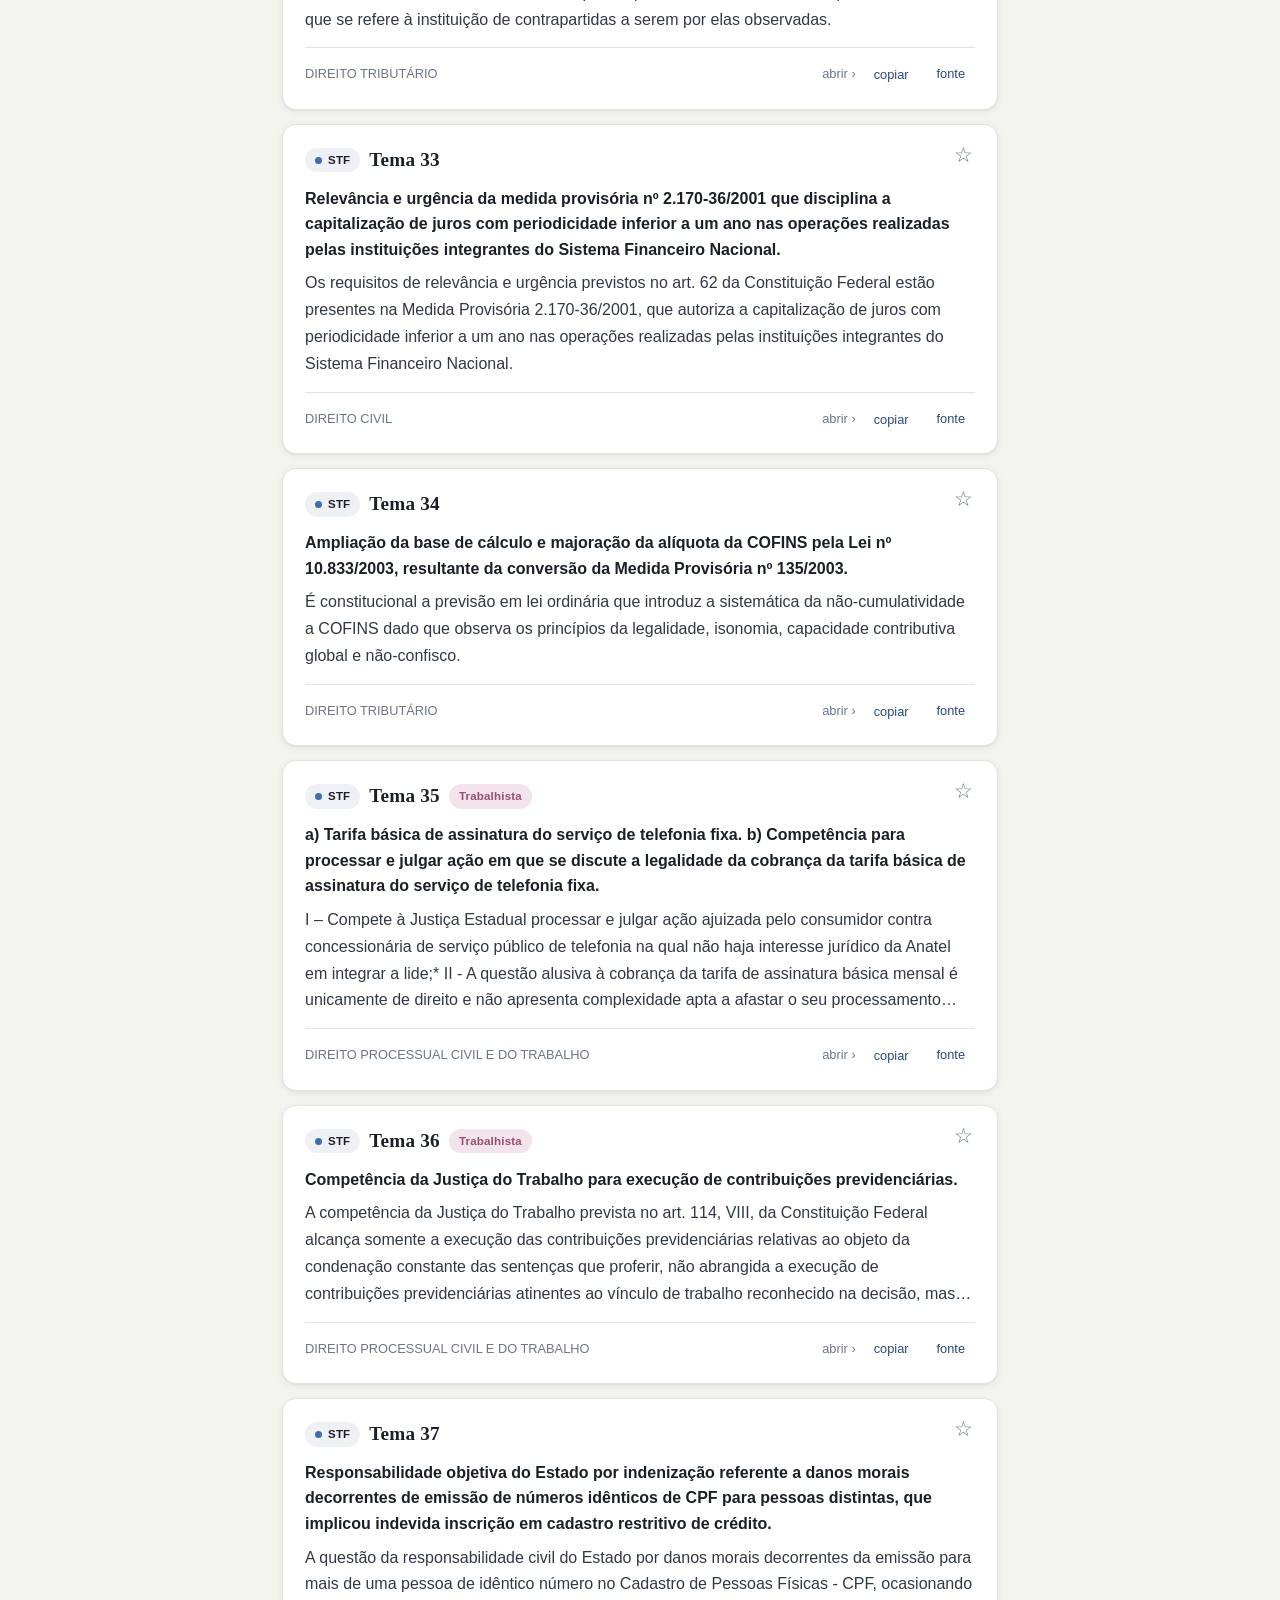
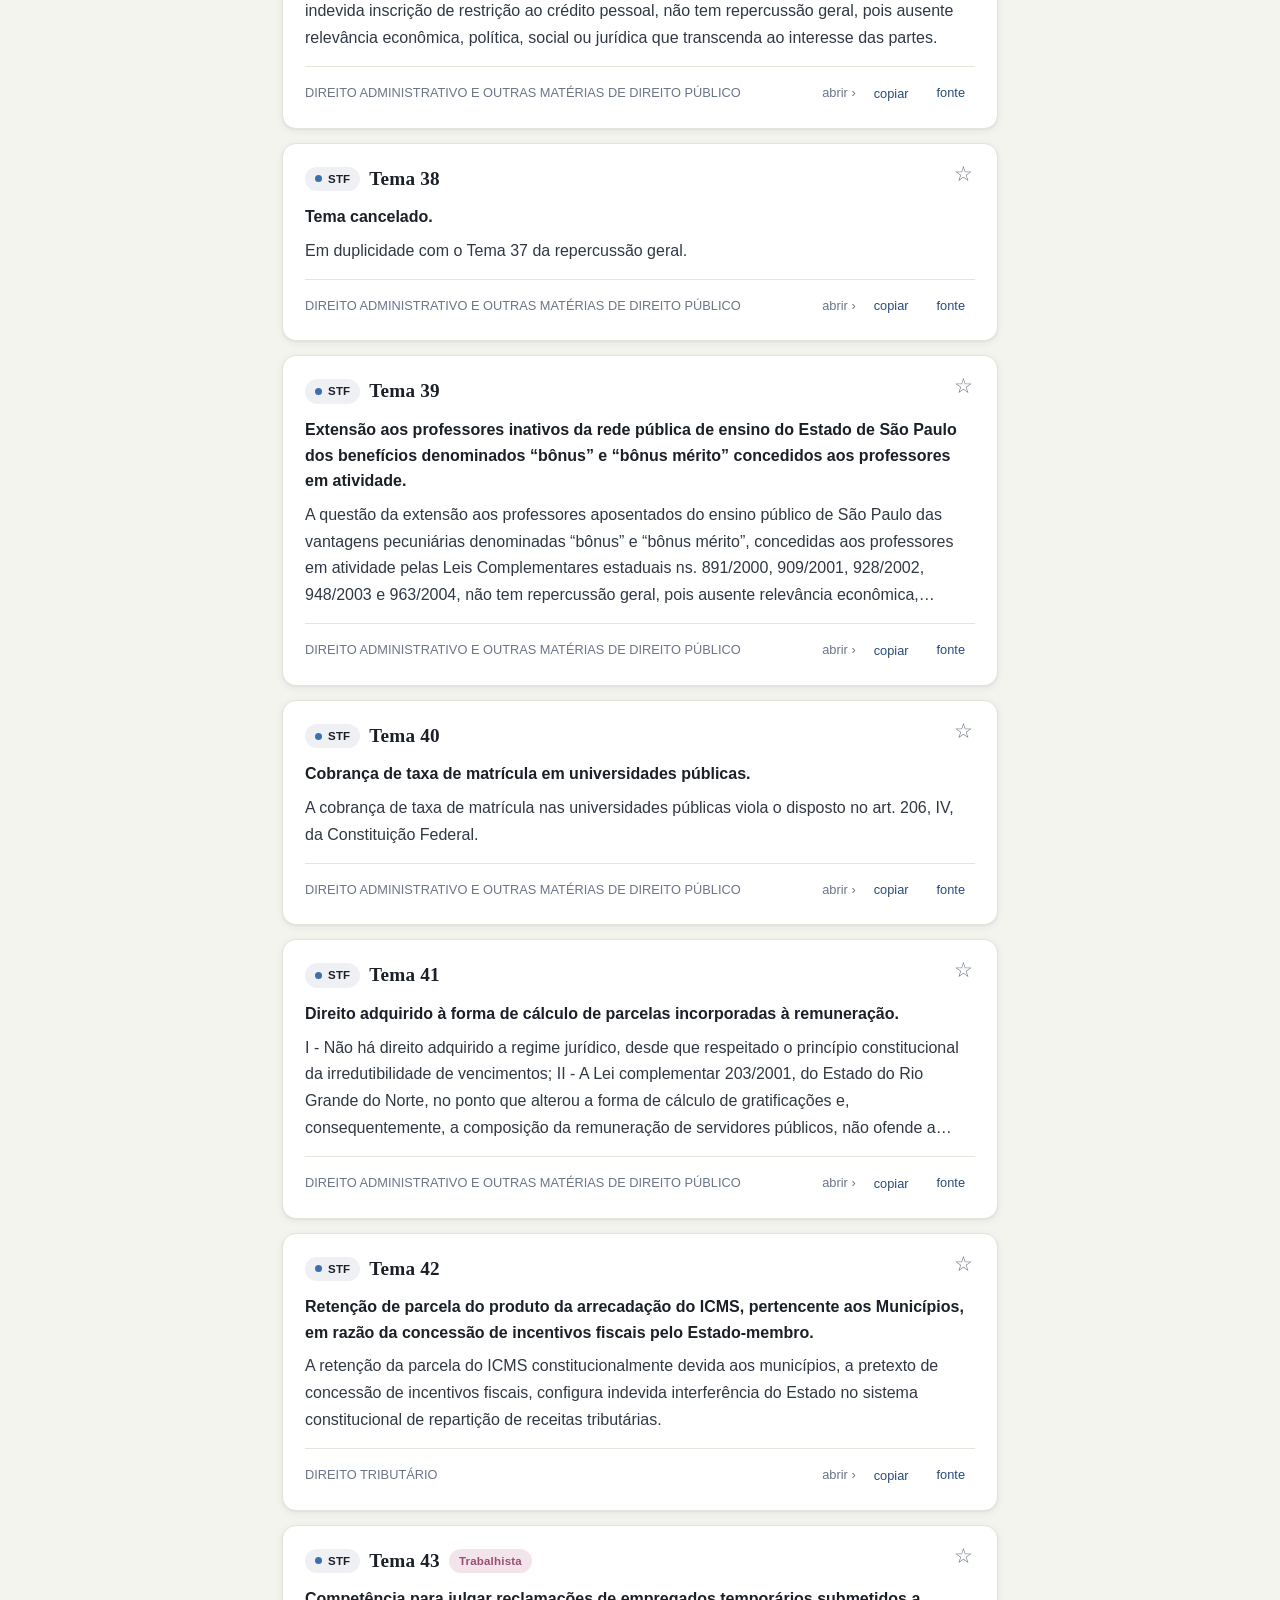
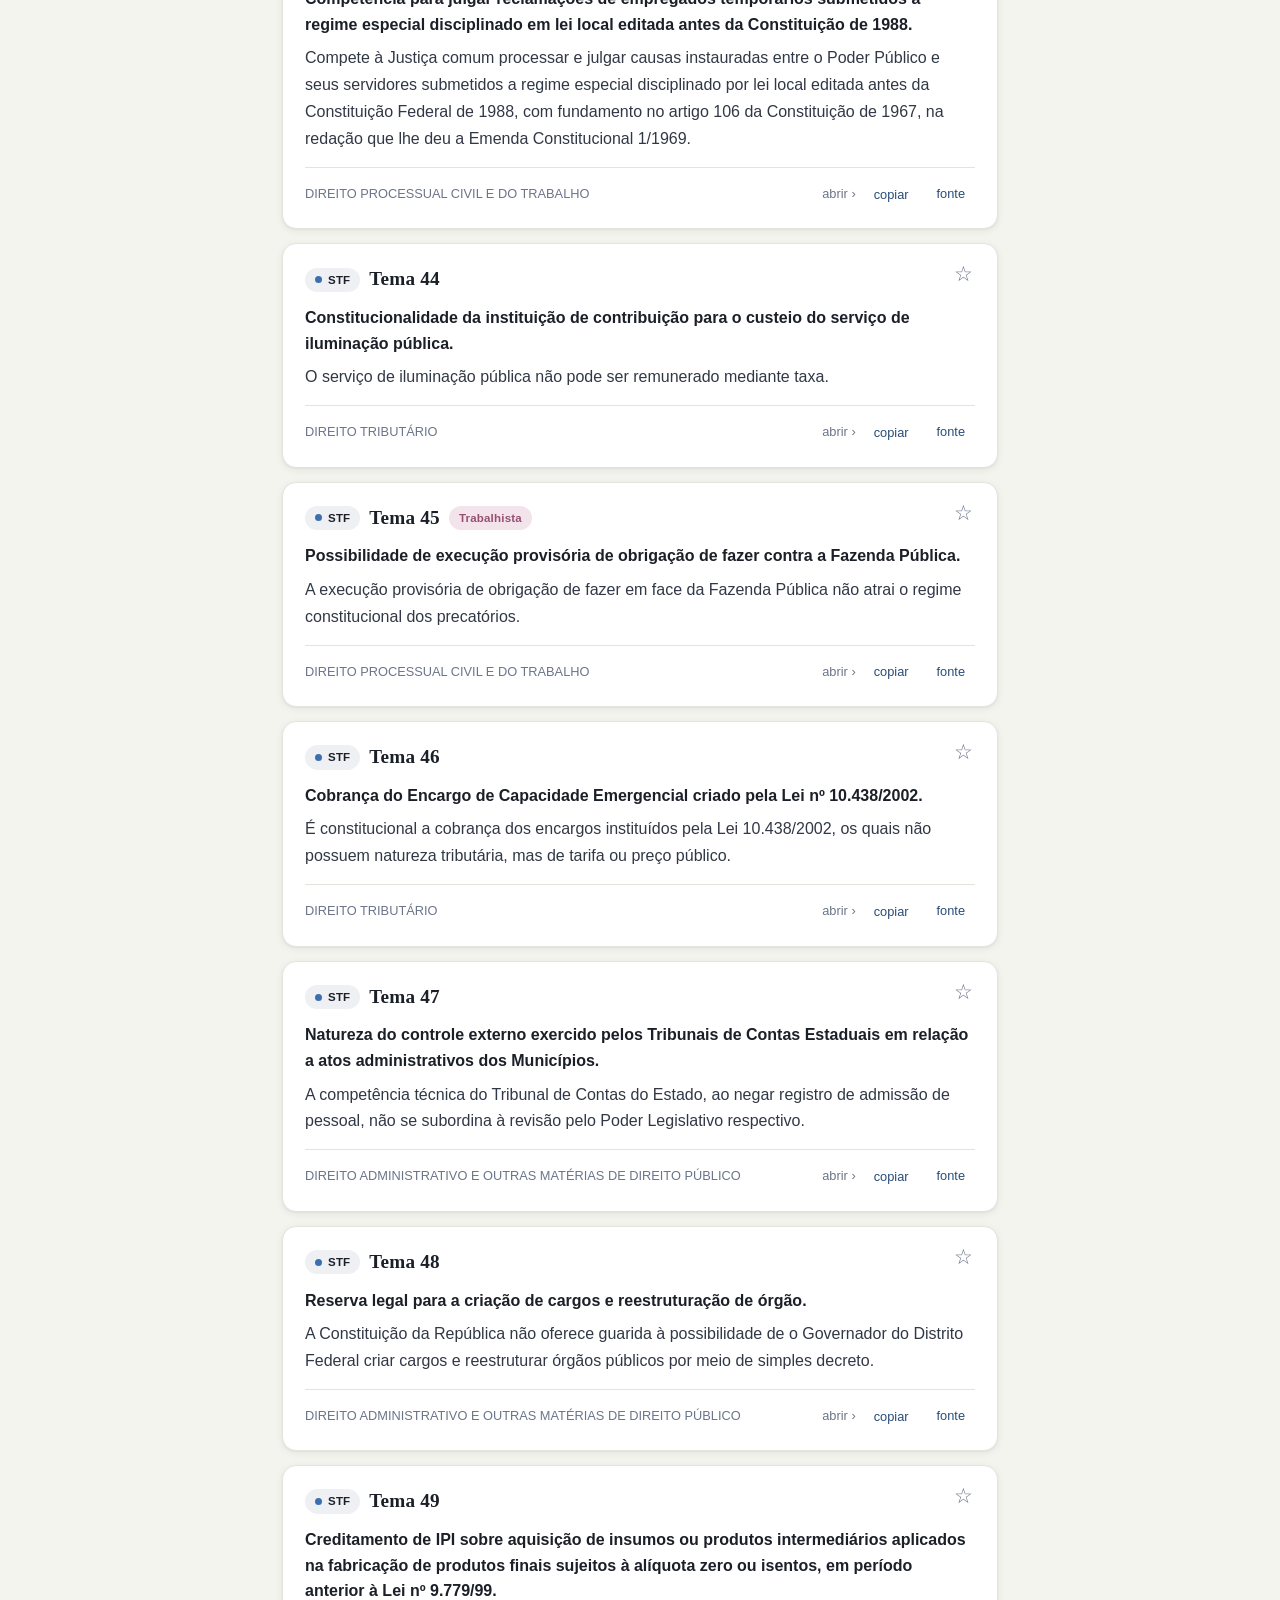
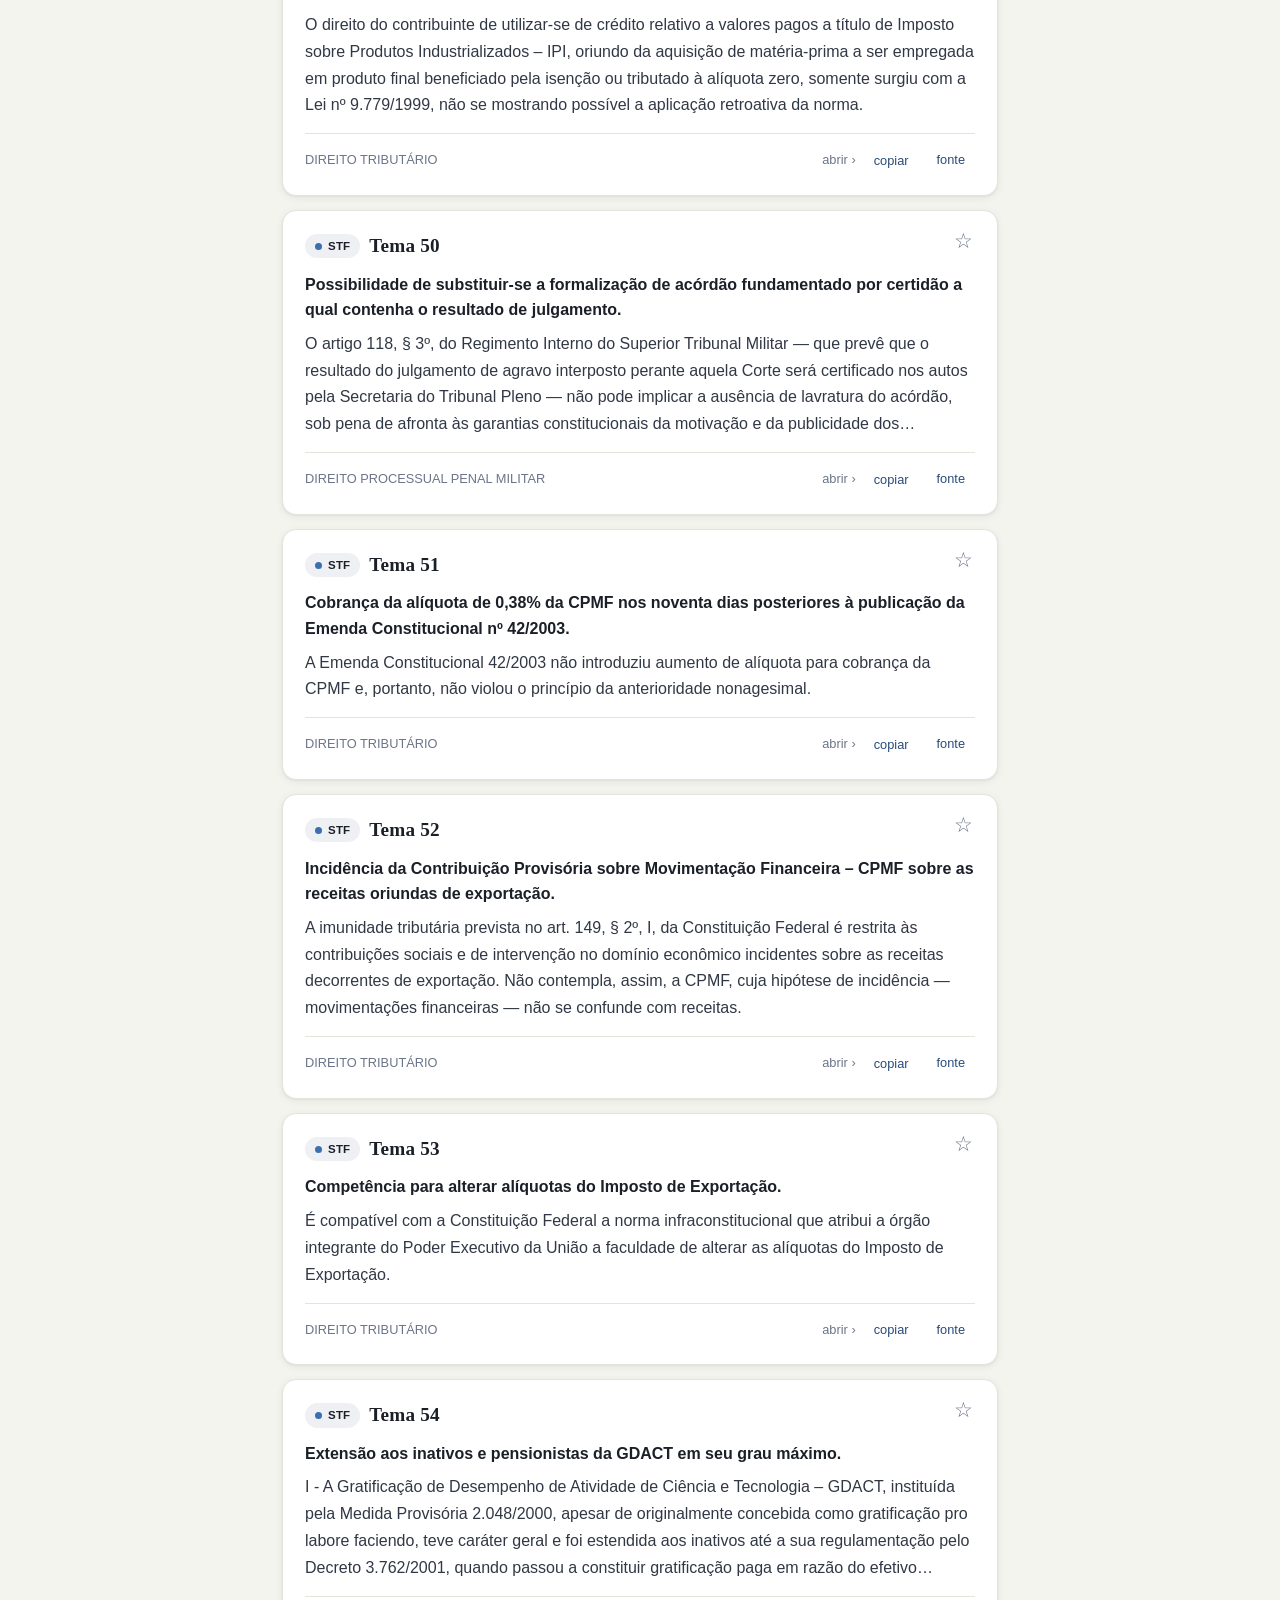
==== commit 341bd9a0: "Adiciona camada de ressalvas (conteúdo superado sem cancelamento formal) Mecanismo para o caso em qu" ====
--- a/index.html
+++ b/index.html
@@ -115,6 +115,7 @@
   <script src="data/tjms-sumulas.js"></script>
   <script src="data/tjgo-sumulas.js"></script>
   <script src="data/tjmt-sumulas.js"></script>
+  <script src="data/ressalvas.js"></script>
   <script src="app.js"></script>
 
   <!-- PWA: registra o service worker para uso offline e instalação -->
--- a/styles.css
+++ b/styles.css
@@ -15,6 +15,7 @@
   --accent-soft: #e7eef7; /* fundo do chip ativo */
   --gold: #b8860b;        /* favoritos */
   --danger: #b23b30;
+  --warn: #a85a0b;        /* ressalva (conteúdo superado, sem cancelamento) */
 
   --stf: #3b6fb0;
   --stj: #2e8b6b;
@@ -62,6 +63,7 @@
   --accent-soft: #1c2940;
   --gold: #f0c44a;
   --danger: #e0675a;
+  --warn: #e0a24b;
 
   --stf: #5b95e6;
   --stj: #45b487;
@@ -374,6 +376,8 @@
 /* Alerta unificado para qualquer verbete não vigente (cancelado/superado/revogado/suspenso). */
 .tag-alerta { background: rgba(178, 59, 48, 0.14); color: var(--danger); font-weight: 600; }
 .card-alerta { border-left: 3px solid var(--danger); }
+.tag-ressalva { background: rgba(168, 90, 11, 0.16); color: var(--warn); font-weight: 600; }
+.card-ressalva:not(.card-alerta) { border-left: 3px solid var(--warn); }
 
 /* Toggle "Só vigentes": verde = estado seguro; vermelho quando inclui não vigentes. */
 .chip-vig.active { border-color: var(--stj); color: var(--stj); background: rgba(46, 139, 107, 0.10); }
@@ -392,6 +396,20 @@
   line-height: 1.45;
 }
 
+/* Faixa âmbar de ressalva: conteúdo superado por tribunal superior/lei, sem
+   cancelamento formal (verbete segue "Vigente", mas com advertência). */
+.sumula-ressalva {
+  background: rgba(168, 90, 11, 0.10);
+  border: 1px solid rgba(168, 90, 11, 0.35);
+  border-left: 4px solid var(--warn);
+  color: var(--warn);
+  padding: 12px 16px;
+  border-radius: 8px;
+  margin-bottom: 16px;
+  font-size: 0.95rem;
+  line-height: 1.45;
+}
+
 .star {
   background: none;
   border: none;
